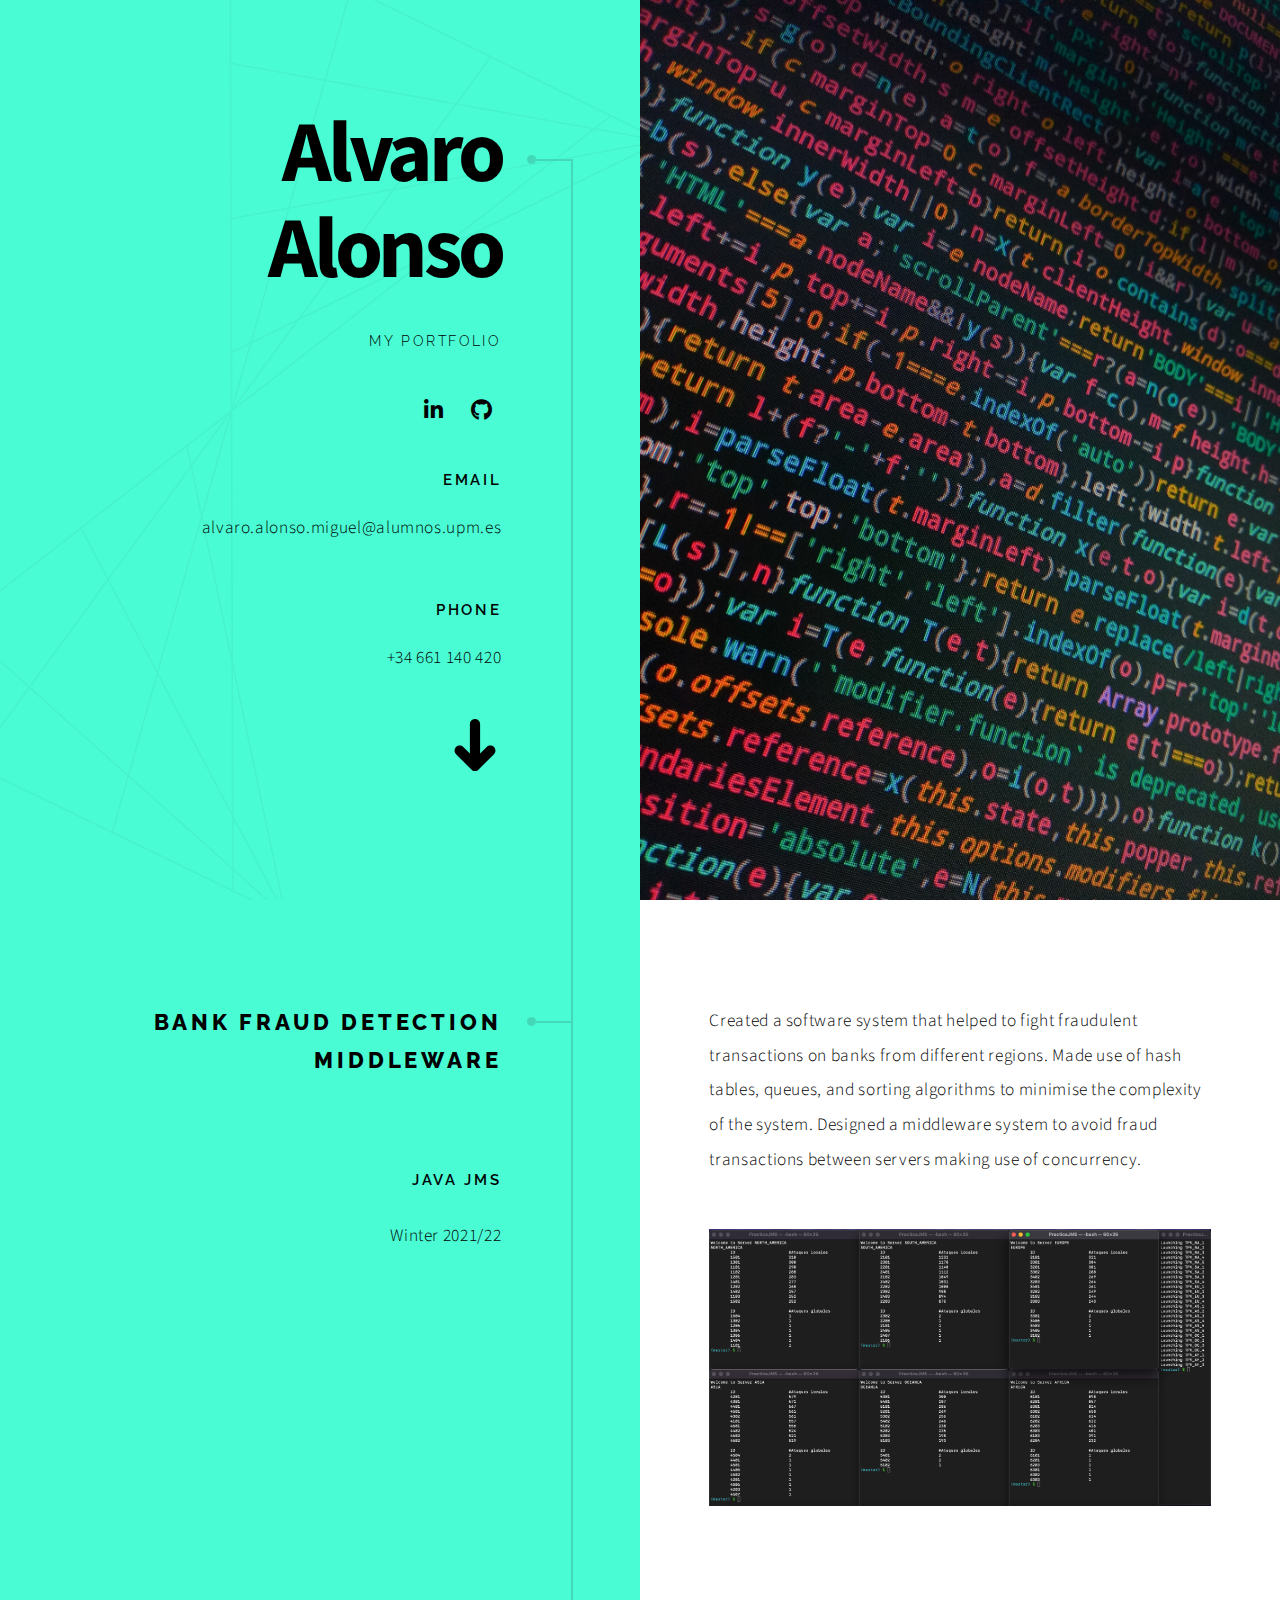
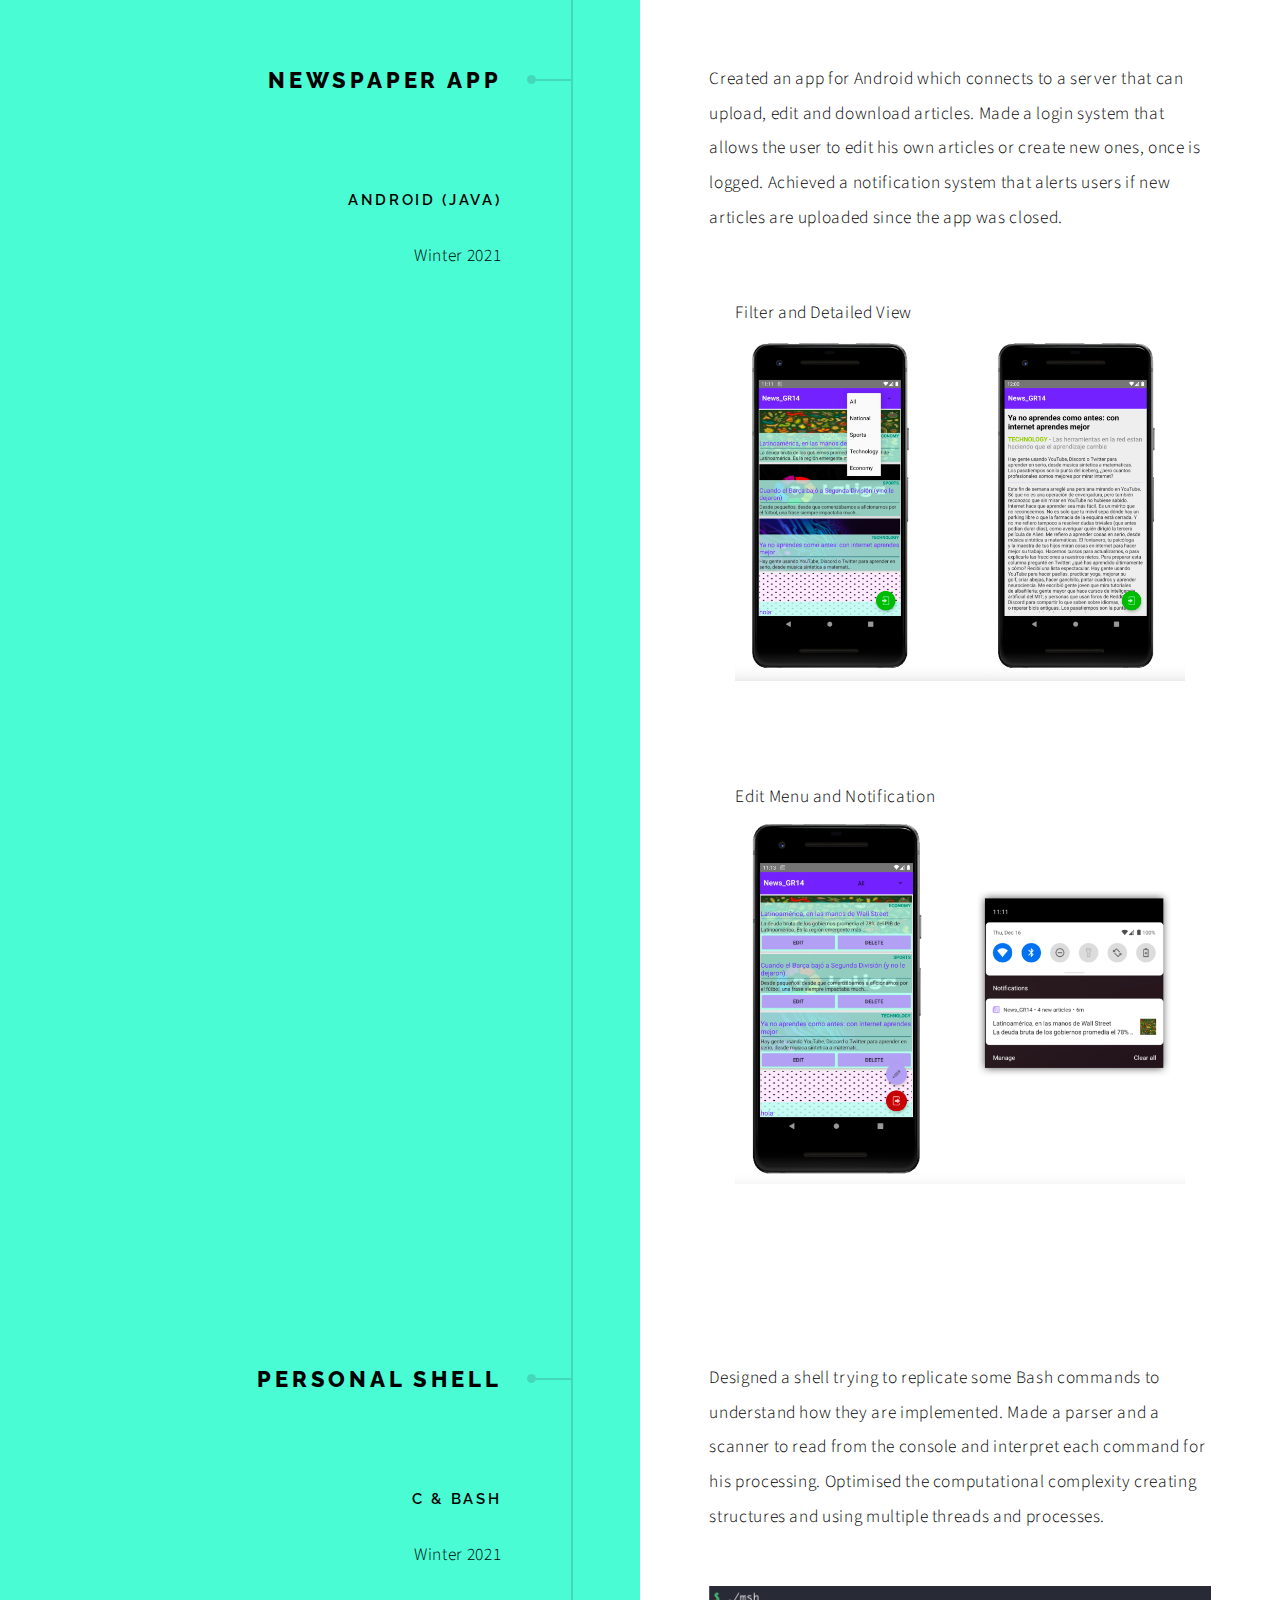
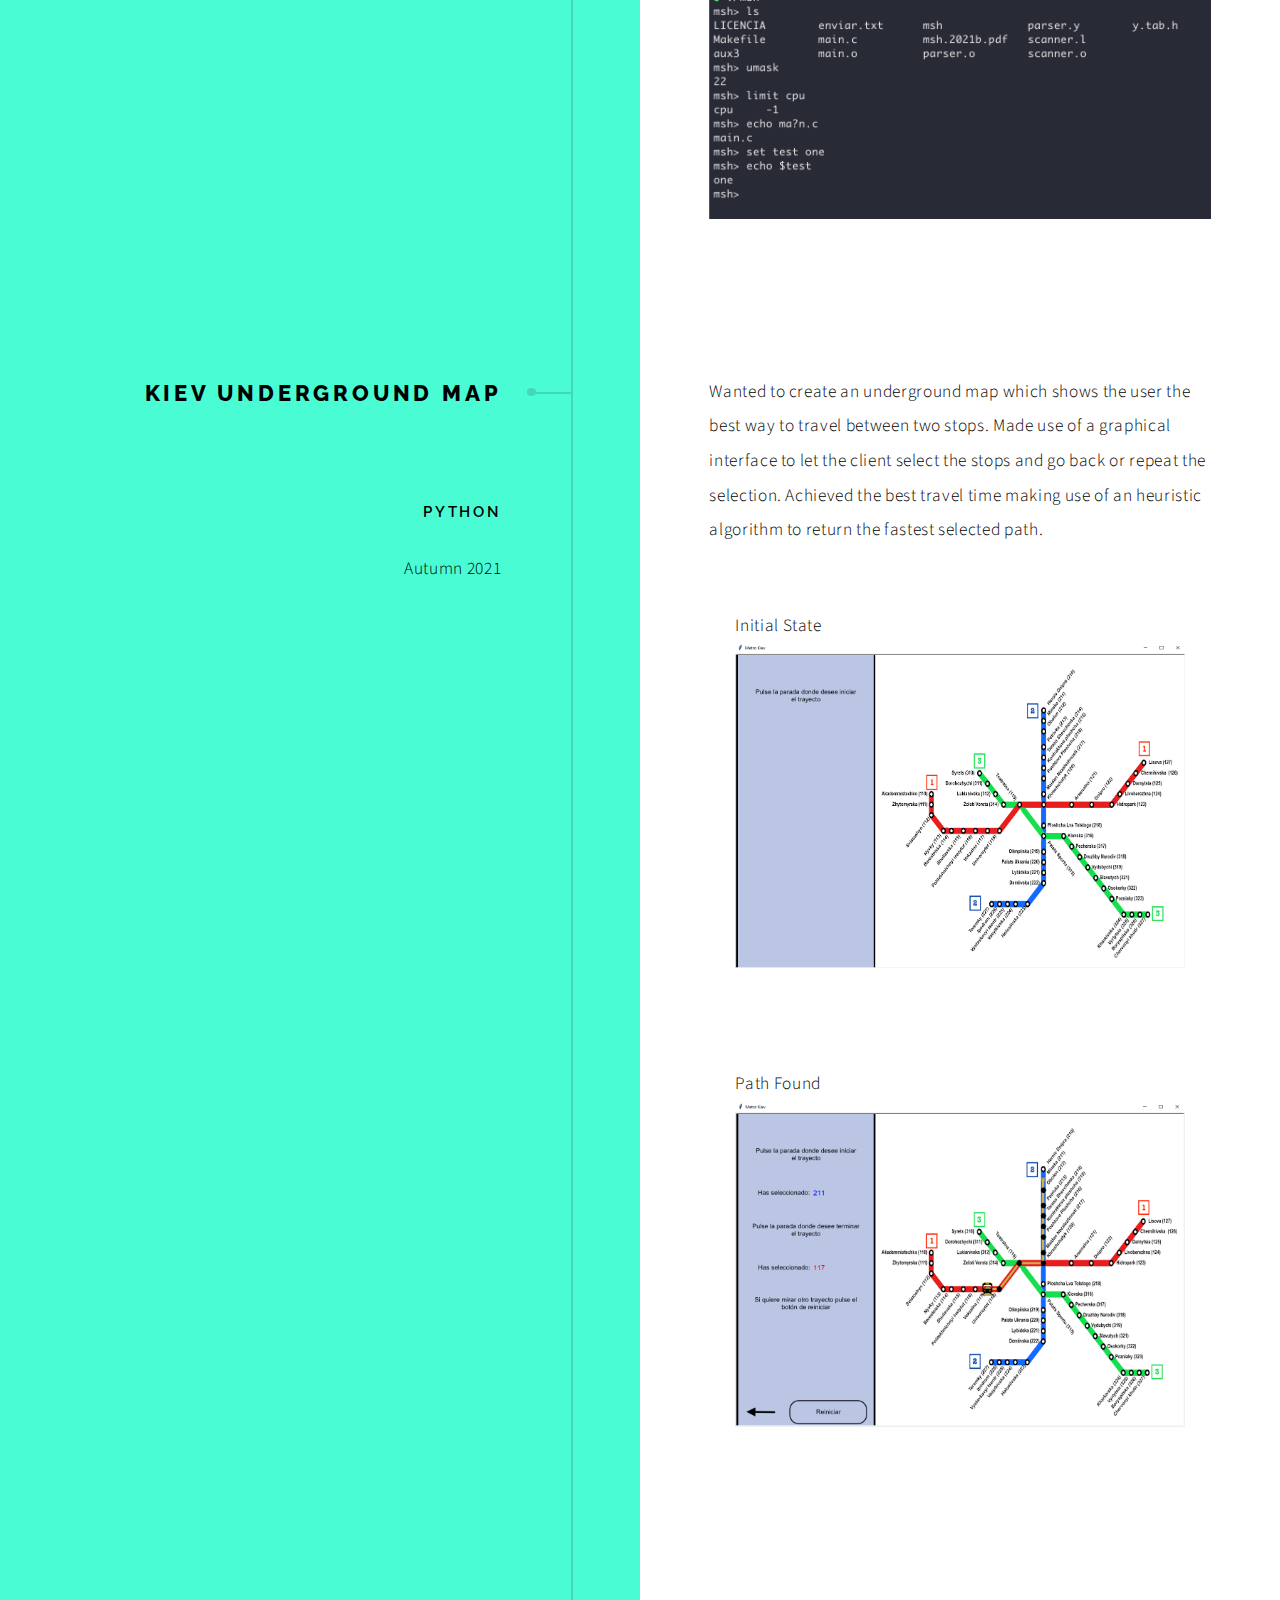
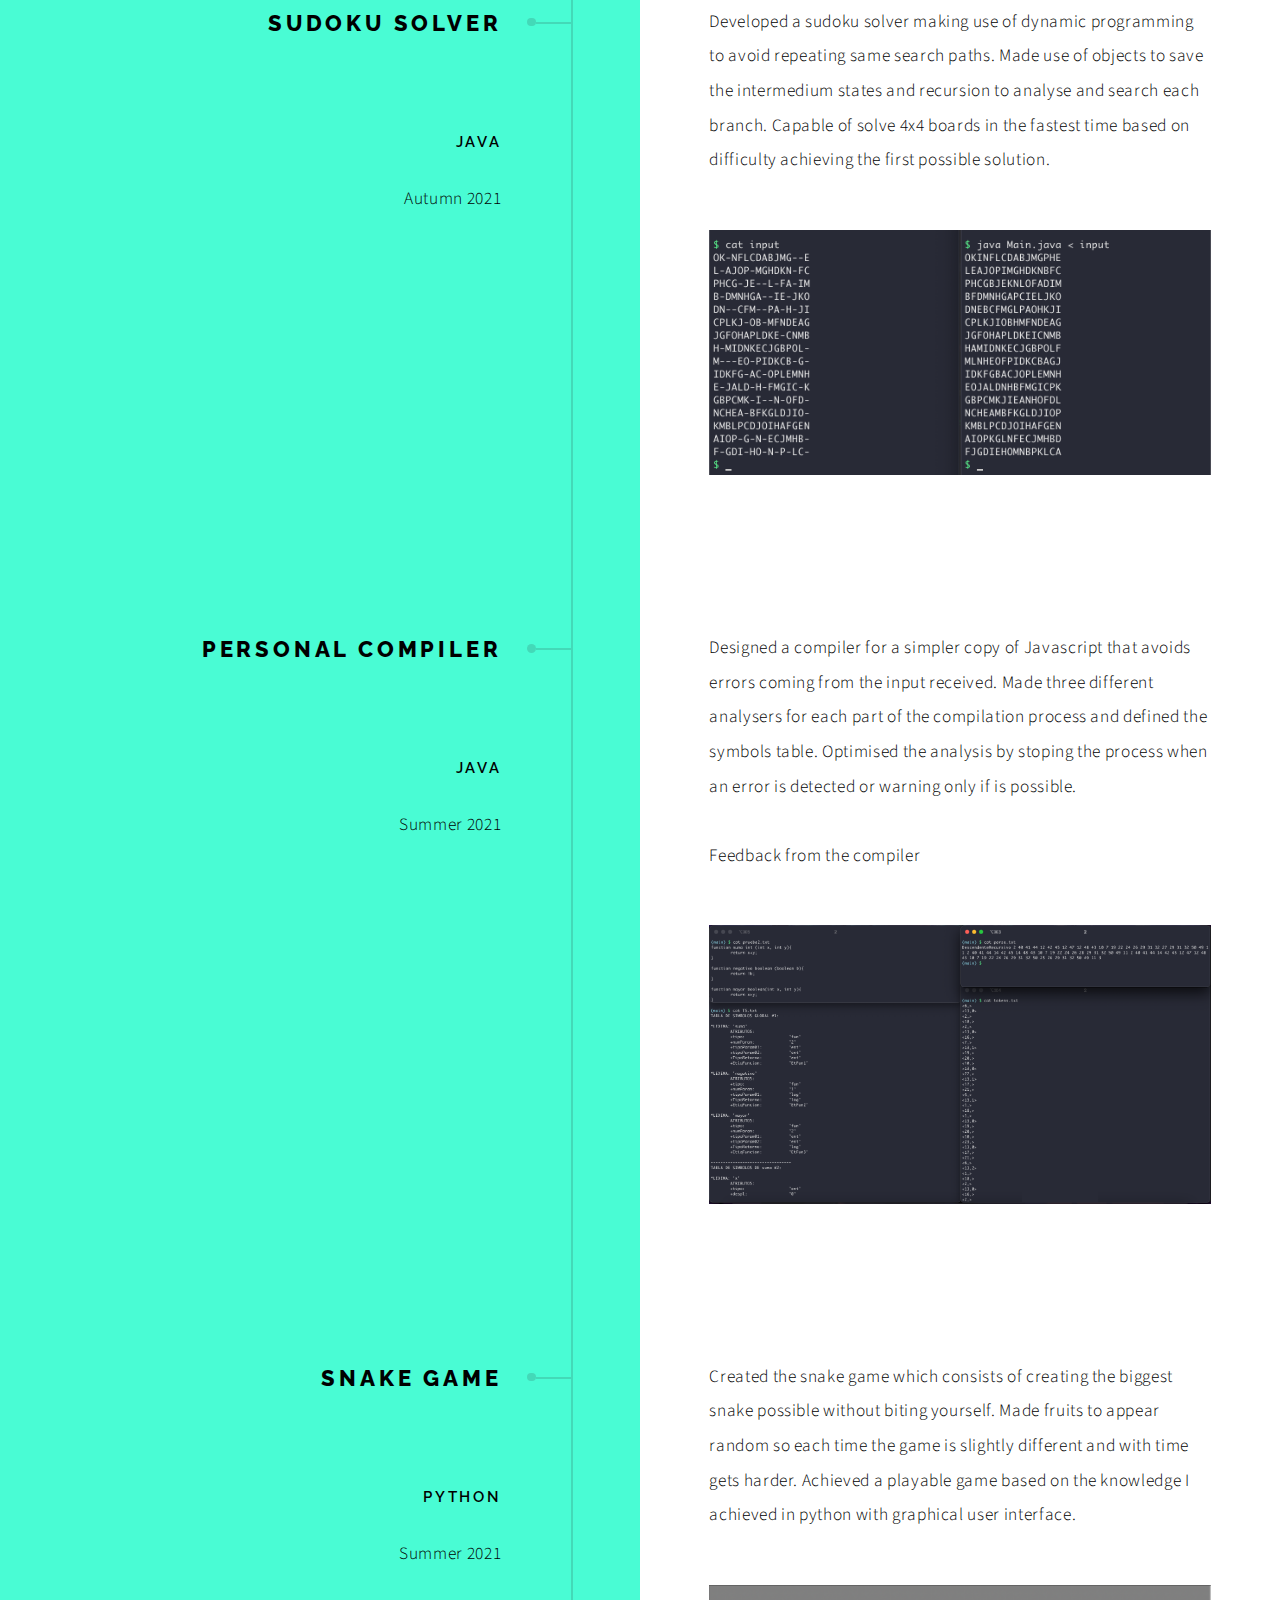
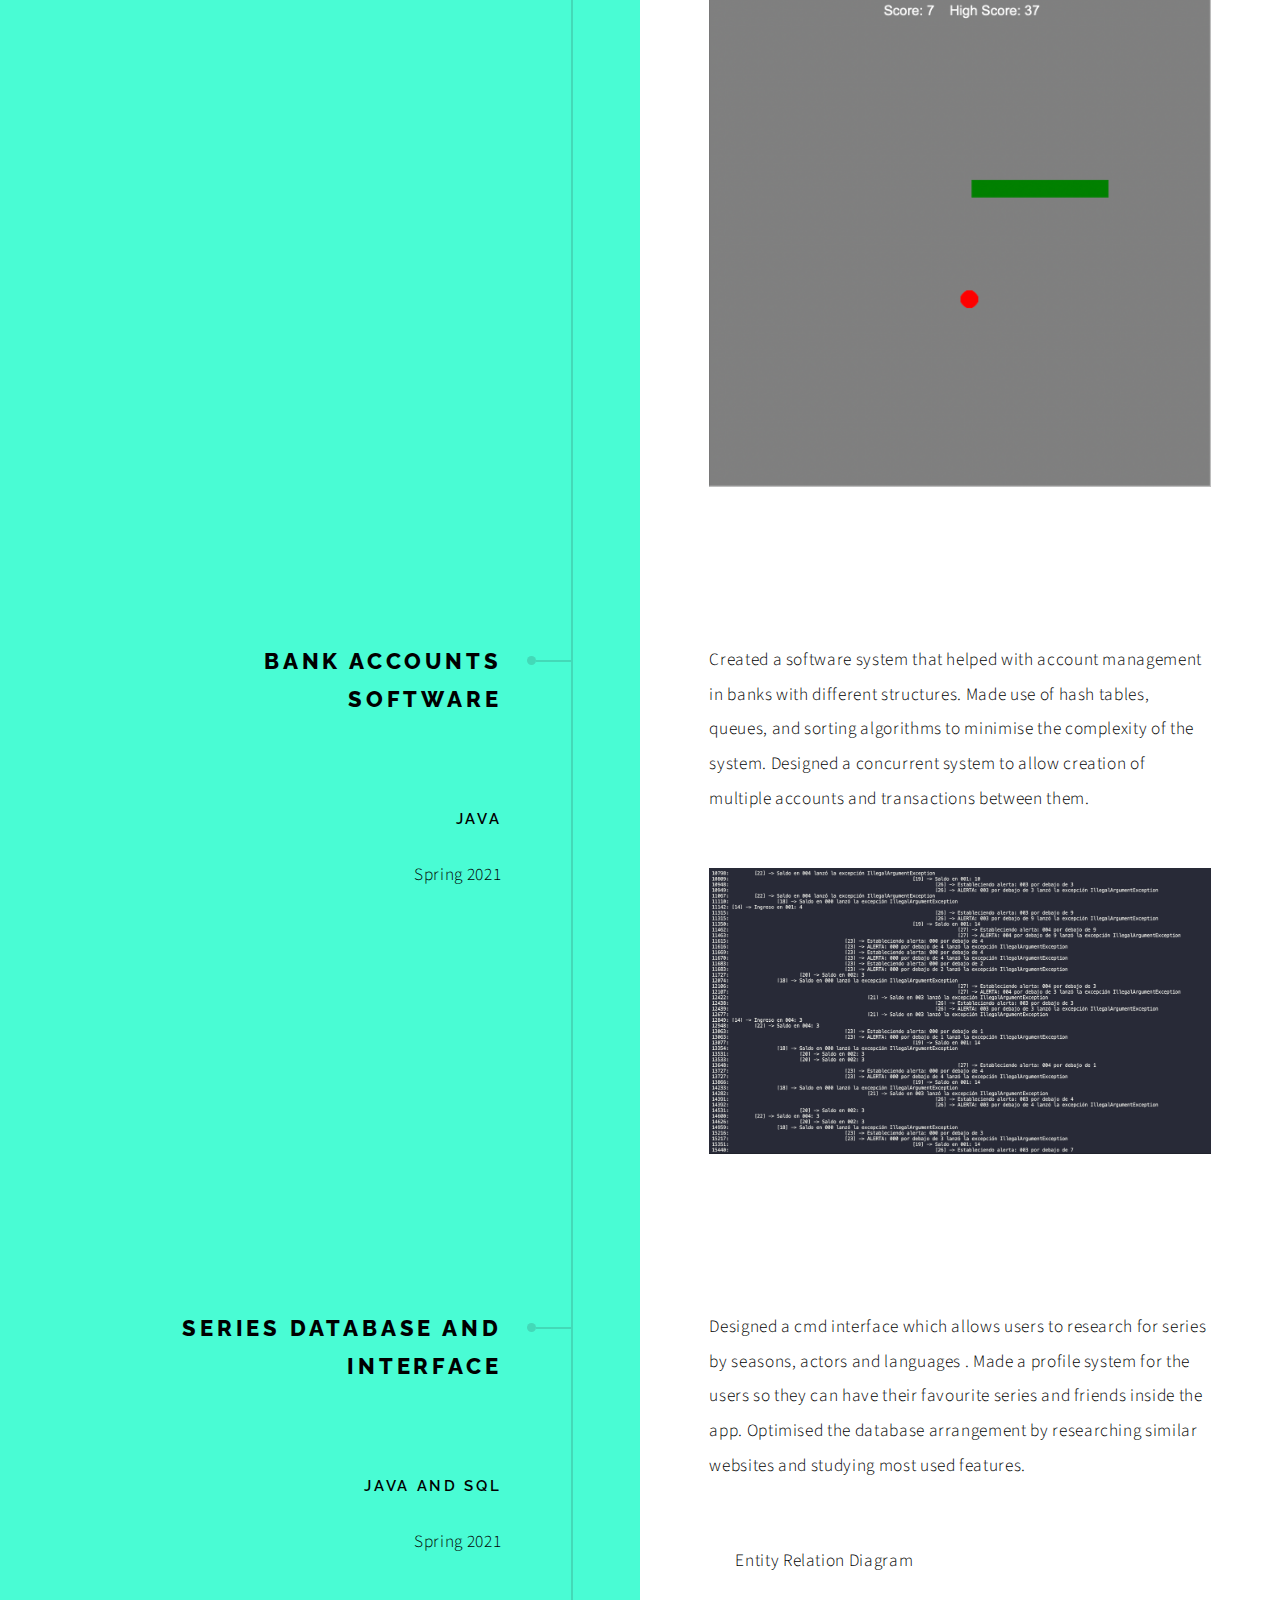
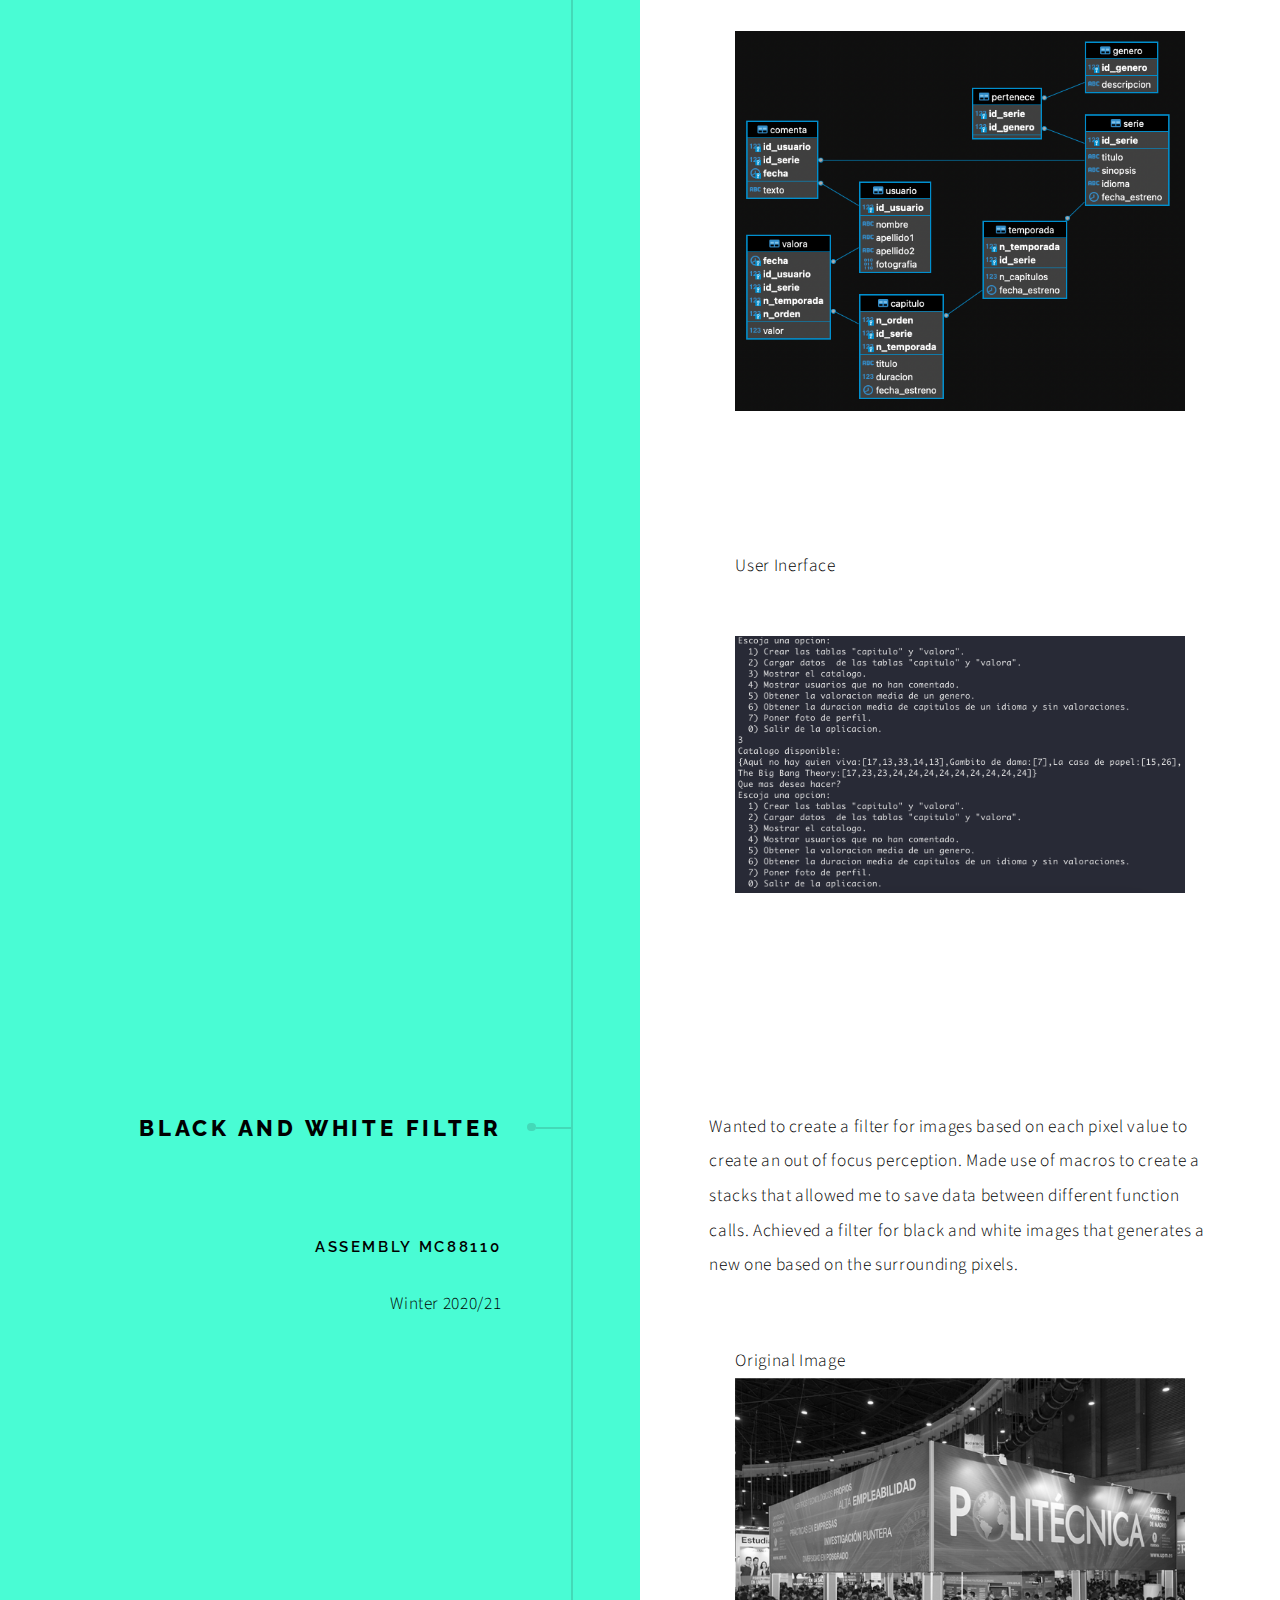
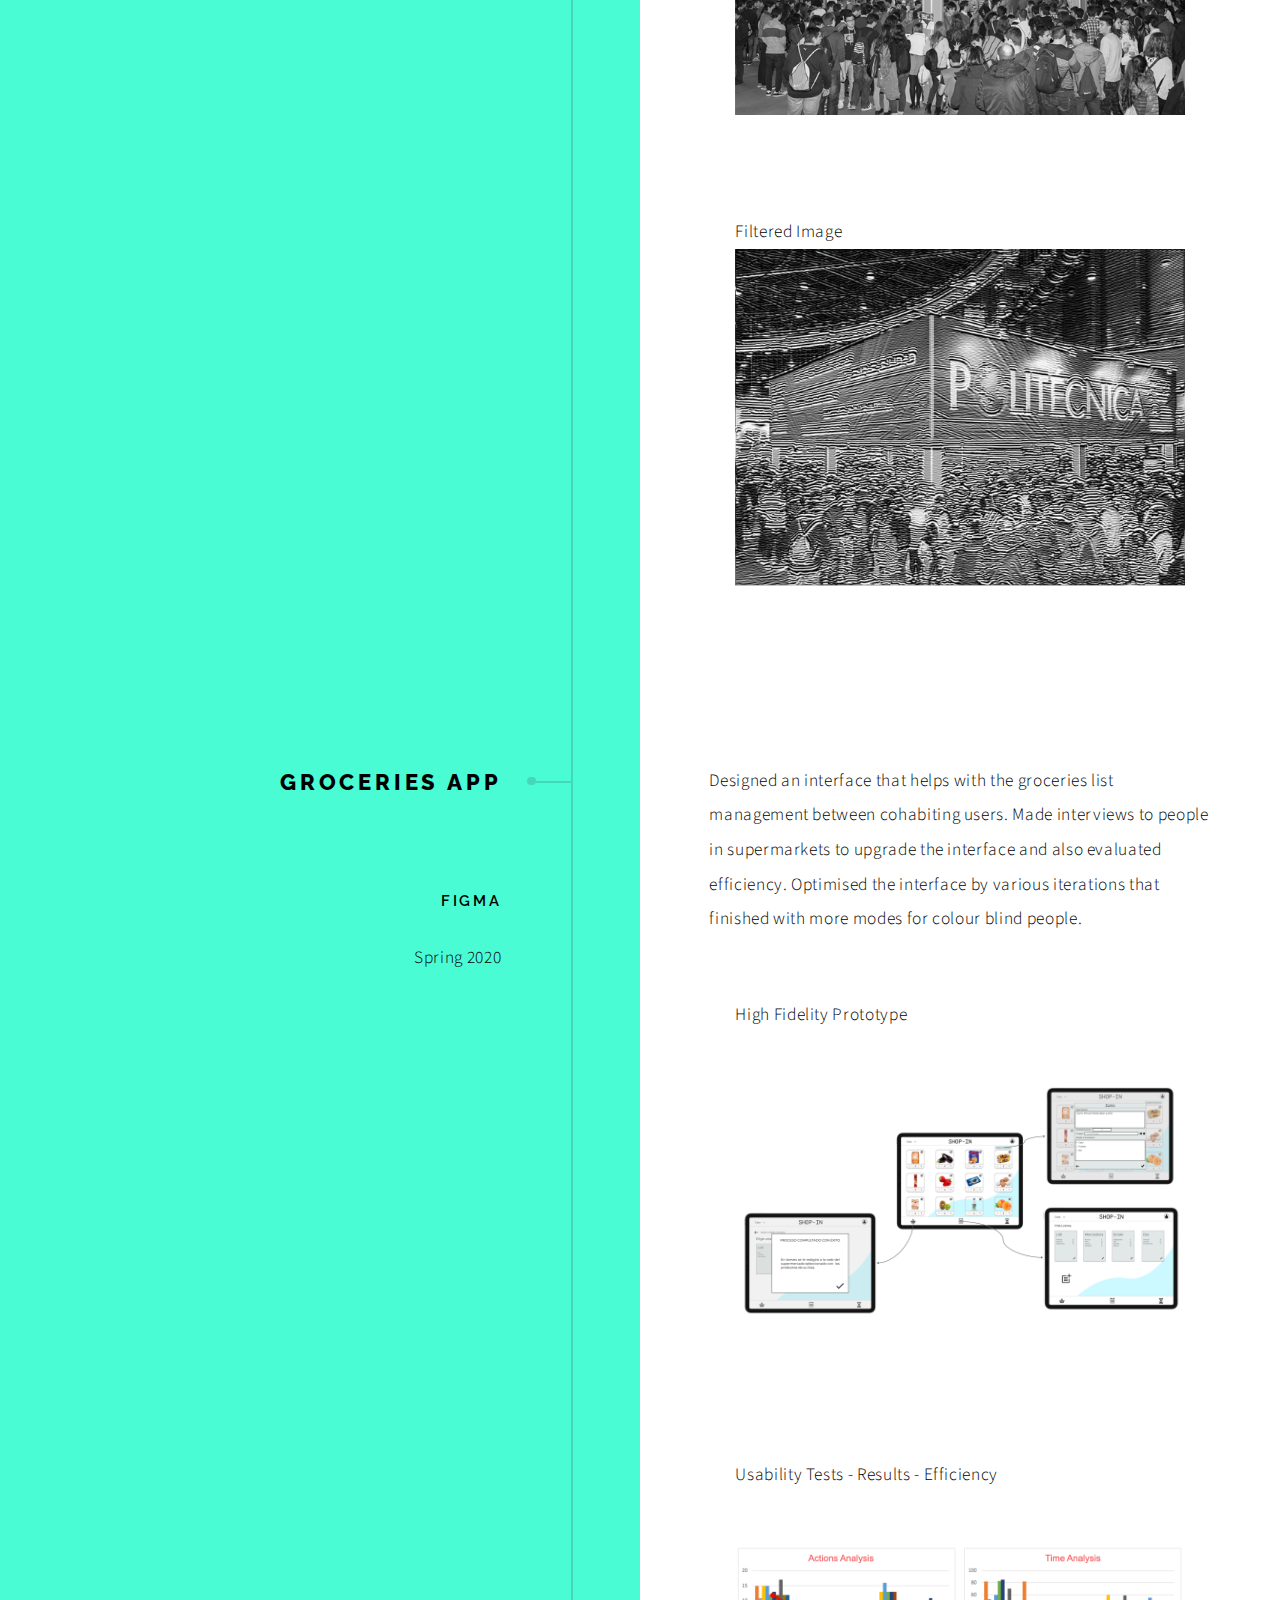
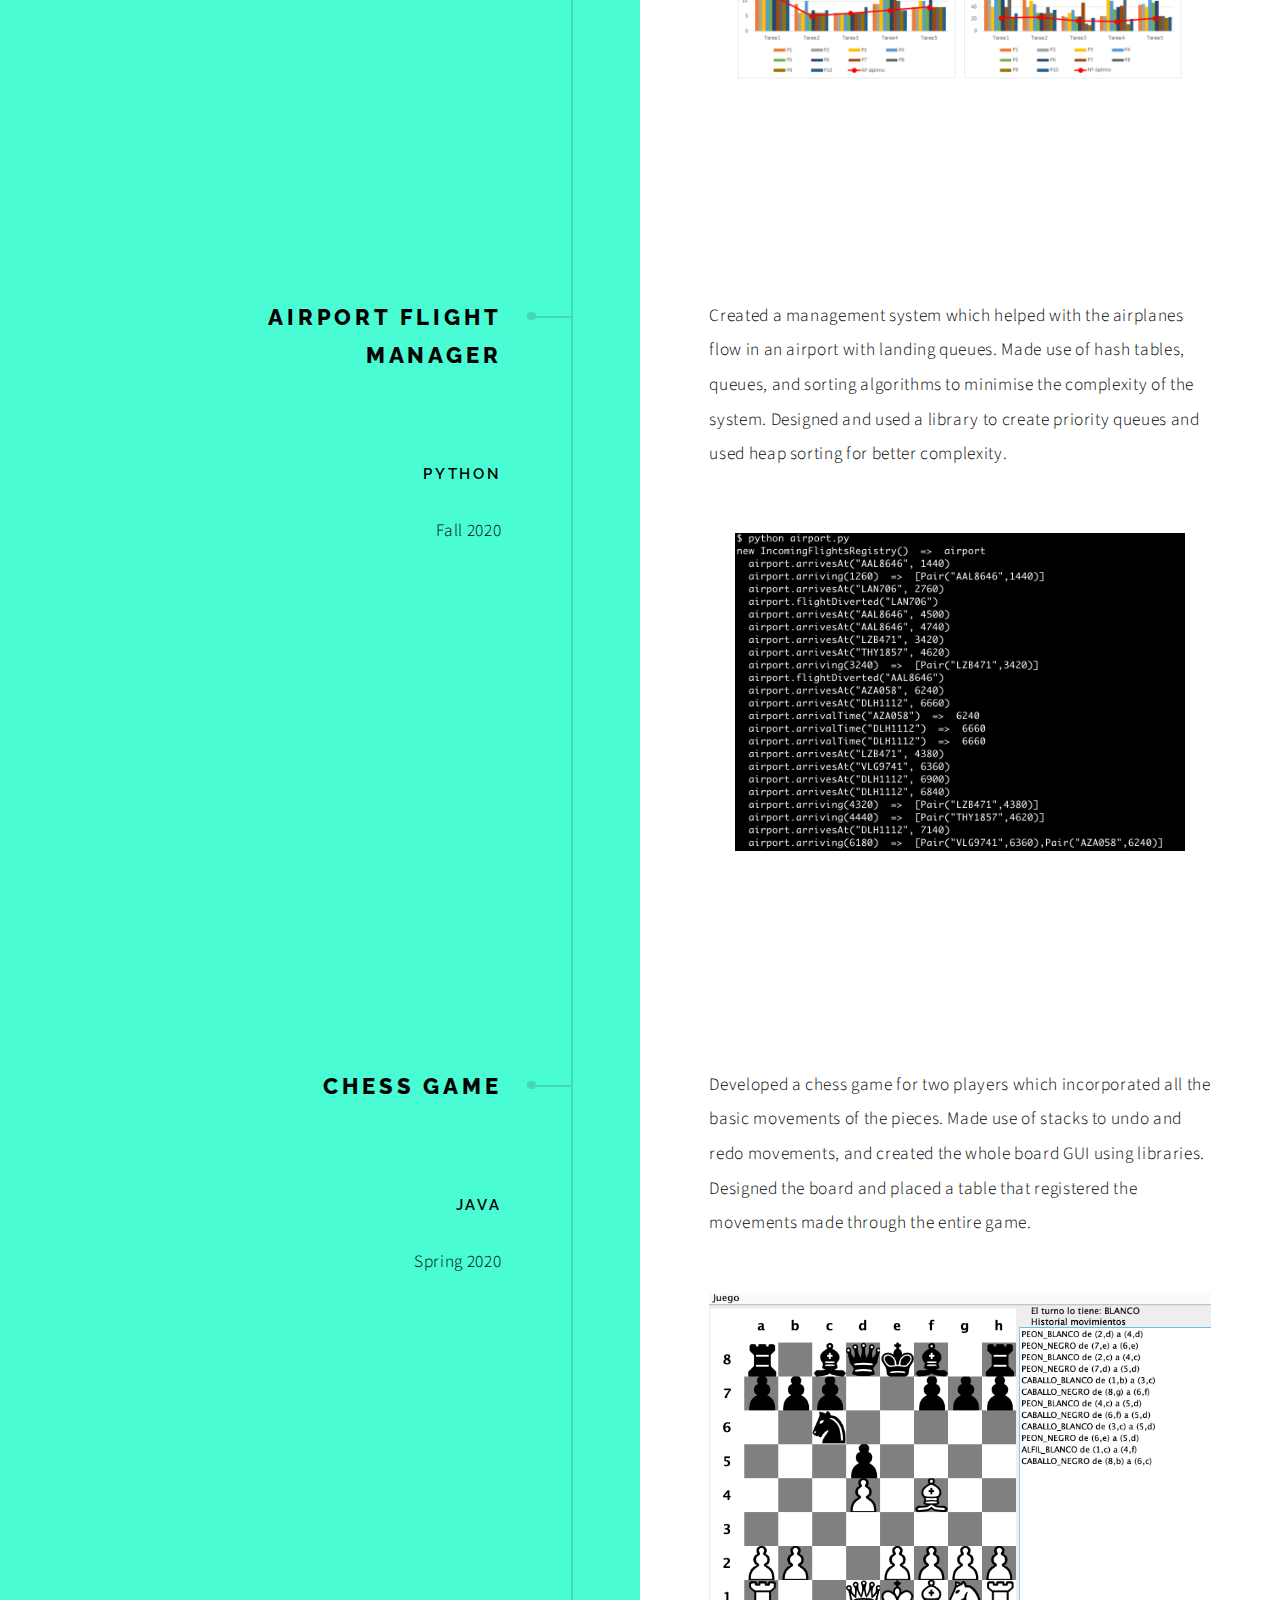
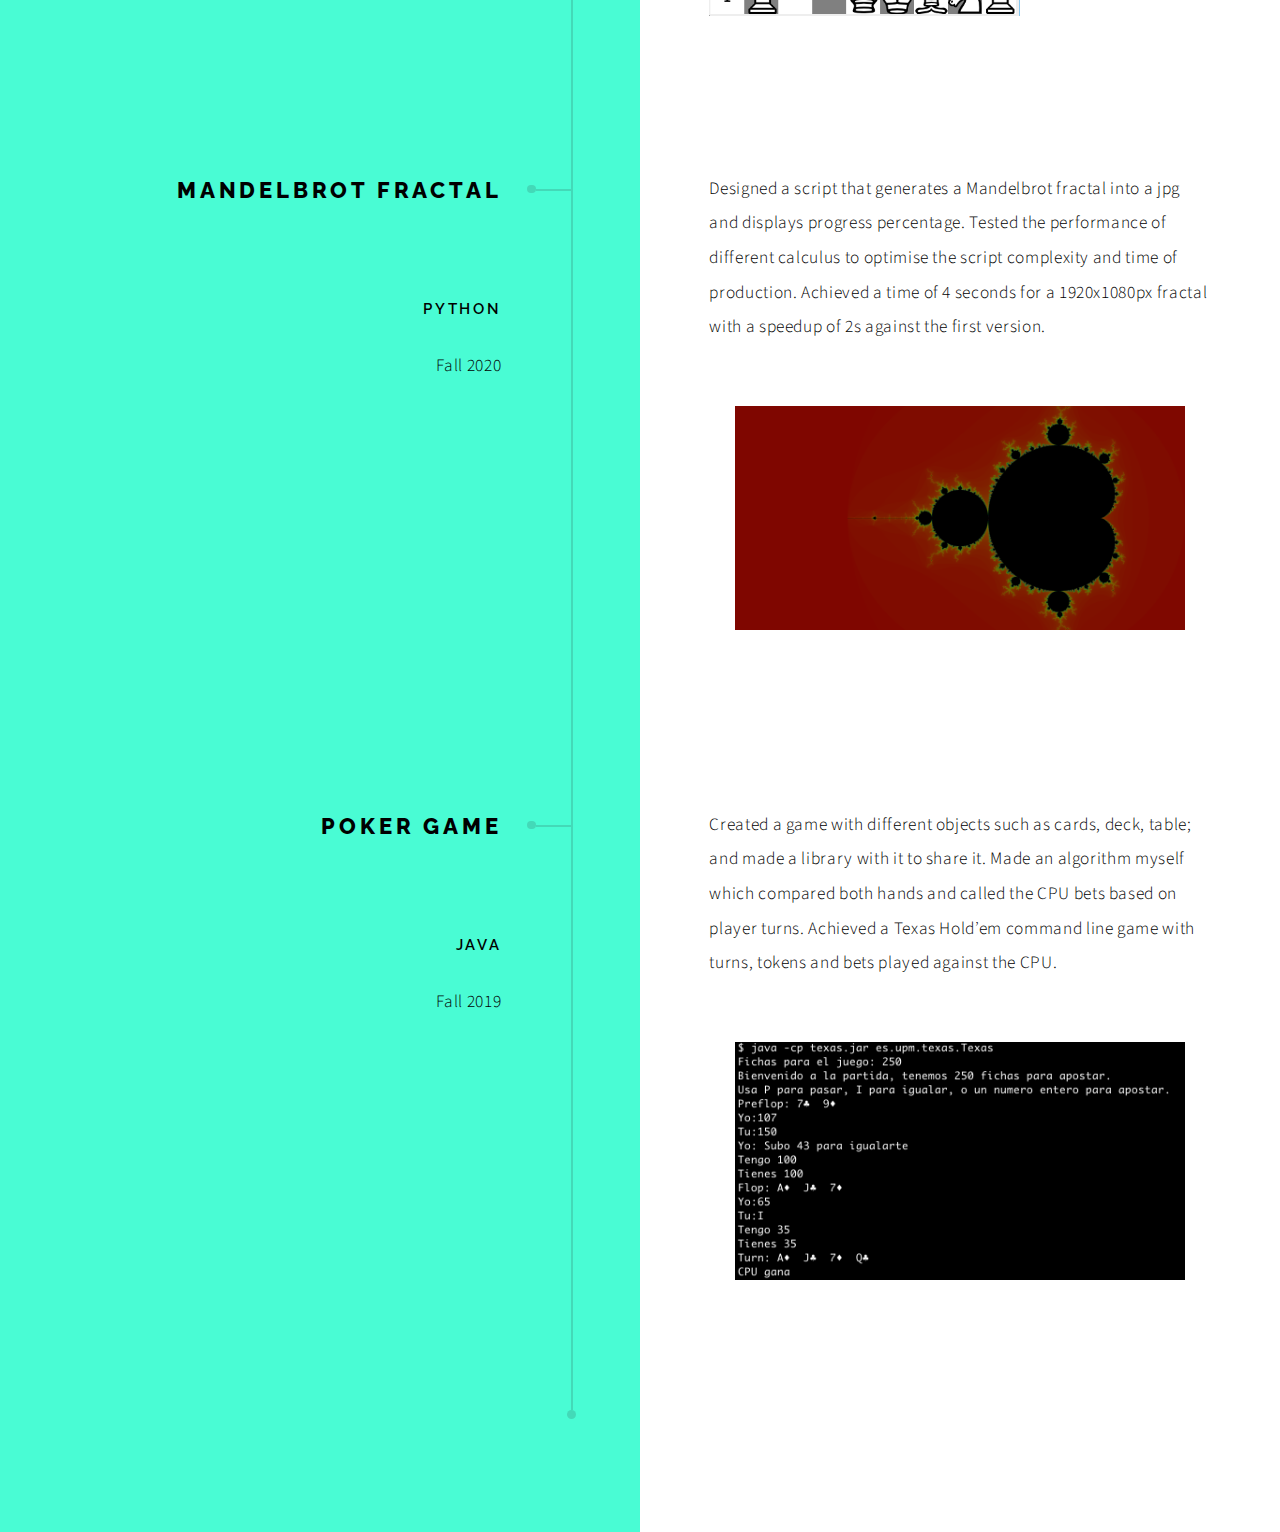
==== index.html @ 6610f08a "Middleware Bank Fraud Section" ====
<!DOCTYPE HTML>
<!--
	Paradigm Shift by HTML5 UP
	html5up.net | @ajlkn
	Free for personal and commercial use under the CCA 3.0 license (html5up.net/license)
-->
<html>
	<head>
		<title>Alvaro Alonso</title>
		<meta charset="utf-8" />
		<meta name="viewport" content="width=device-width, initial-scale=1, user-scalable=no" />
		<meta name="description" content="" />
		<meta name="keywords" content="" />
		<link rel="stylesheet" href="assets/css/main.css" />
	</head>
	<body class="is-preload">

		<!-- Wrapper -->
			<div id="wrapper">

				<!-- Intro -->
					<section class="intro">
						<header>
							<h1>Alvaro Alonso</h1>
							<p>My portfolio</p>
							<ul class ="icons">
								<li><a href="https://www.linkedin.com/in/alvaro-alonso-miguel" class="icon brands fa-linkedin-in"><span class="label">LinkedIn</span></a></li>
								<li><a href="https://github.com/AlvaroAlonso-0" class="icon brands fa-github"><span class="label">GitHub</span></a></li>
							</ul>
							<ul class="items">
								<li>
									<h3>Email</h3><p> alvaro.alonso.miguel@alumnos.upm.es </p>
								</li>
								<li>
									<h3>Phone</h3><p>+34 661 140 420</p>
								</li>
							</ul>
							<ul class="actions">
								<li><a href="#first" class="arrow scrolly"><span class="label">Next</span></a></li>
							</ul>
						</header>
						<div class="content">
							<span class="image fill" data-position="center"><img src="images/portada.jpg" alt="Cover" /></span>
						</div>
					</section>
				
				<!-- Section -->
				<section id="first">
					<header>
						<h2>Bank Fraud Detection Middleware</h2>
						<h3>Java JMS</h3>
						<p> Winter 2021/22</p>
					</header>
					<div class="content">
						<p>Created a software system that helped to fight fraudulent transactions on banks from different regions. Made use of hash tables, queues, and sorting algorithms to minimise the complexity of the system. Designed a middleware system to avoid fraud transactions between servers making use of concurrency.</p>
						<span class="image main"><img src="images/bank_fraud/bank_fraud.png" alt="middleware" /></span>
					</div>
				</section>

				<!-- Section -->
				<section>
					<header>
						<h2>Newspaper App</h2>
						<h3>Android (Java)</h3>
						<p> Winter 2021</p>
					</header>
					<div class="content">
						<p>Created an app for Android which connects to a server that can upload, edit and download articles. Made a login system that allows the user to edit his own articles or create new ones, once is logged. Achieved a notification system that alerts users if new articles are uploaded since the app was closed.</p>
						<div class="box">
							<figure>
								<figcaption>Filter and Detailed View</figcaption>
								<img src="images/newspaper_app/main_and_detailed.png" alt="Main and Detailed" /></a>
						</div>	
						</figure>
						<div class="box">
							<figure>
								<figcaption>Edit Menu and Notification</figcaption>
								<img src="images/newspaper_app/edit_and_notification.png" alt="Edit and Notification" /></a>
							</figure>
						</div>
					</div>
				</section>

				<!-- Section -->
				<section>
					<header>
						<h2>Personal Shell</h2>
						<h3>C & Bash</h3>
						<p> Winter 2021</p>
					</header>
					<div class="content">
						<p>Designed a shell trying to replicate some Bash commands to understand how they are implemented. Made a parser and a scanner to read from the console and interpret each command for his processing. Optimised the computational complexity creating structures and using multiple threads and processes.</p>
						<span class="image main"><img src="images/minishell/minishell.png" alt="minishell" /></span>
					</div>
				</section>

				<!-- Section -->
				<section>
					<header>
						<h2>Kiev Underground Map</h2>
						<h3>Python</h3>
						<p> Autumn 2021</p>
					</header>
					<div class="content">
						<p>Wanted to create an underground map which shows the user the best way to travel between two stops. Made use of a graphical interface to let the client select the stops and go back or repeat the selection. Achieved the best travel time making use of an heuristic algorithm to return the fastest selected path.</p>
						<div class="box">
							<figure>
								<figcaption>Initial State</figcaption>
								<img src="images/metro/init.png" alt="Initial" /></a>
						</div>	
						</figure>
						<div class="box">
							<figure>
								<figcaption>Path Found</figcaption>
								<img src="images/metro/end.png" alt="Path found" /></a>
							</figure>
						</div>
					</div>
				</section>

				<!-- Section -->
				<section>
					<header>
						<h2>Sudoku Solver</h2>
						<h3>Java</h3>
						<p> Autumn 2021</p>
					</header>
					<div class="content">
						<p>Developed a sudoku solver making use of dynamic programming to avoid repeating same search paths. Made use of objects to save the intermedium states and recursion to analyse and search each branch. Capable of solve 4x4 boards in the fastest time based on difficulty achieving the first possible solution.</p>
						<span class="image main"><img src="images/sudoku/sudoku.png" alt="Sudoku" /></span>
					</div>
				</section>

				<!-- Section -->
				<section>
					<header>
						<h2>Personal Compiler</h2>
						<h3>Java</h3>
						<p> Summer 2021</p>
					</header>
					<div class="content">
						<p>Designed a compiler for a simpler copy of Javascript that avoids errors coming from the input received. Made three different analysers for each part of the compilation process and defined the symbols table. Optimised the analysis by stoping the process when an error is detected or warning only if is possible.</p>
						<figure>
							<figcaption>Feedback from the compiler</figcaption>
							<a class="image main"><img src="images/compiler/compiler.png" alt="Compiler"/></a>
						</figure>
					</div>
				</section>
				
				<!-- Section -->
				<section>
					<header>
						<h2>Snake Game</h2>
						<h3>Python</h3>
						<p> Summer 2021</p>
					</header>
					<div class="content">
						<p>Created the snake game which consists of creating the biggest snake possible without biting yourself. Made fruits to appear random so each time the game is slightly different and with time gets harder. Achieved a playable game based on the knowledge I achieved in python with graphical user interface.</p>
						<span class="image main"><img src="images/snake/snake_gui.png" alt="Snake" /></span>
					</div>
				</section>

				<!-- Section -->
				<section>
					<header>
						<h2>Bank Accounts Software</h2>
						<h3>Java</h3>
						<p> Spring 2021</p>
					</header>
					<div class="content">
						<p>Created a software system that helped with account management in banks with different structures. Made use of hash tables, queues, and sorting algorithms to minimise the complexity of the system. Designed a concurrent system to allow creation of multiple accounts and transactions between them.</p>
						<span class="image main"><img src="images/bank/bank_cmd.png" alt="Snake" /></span>
					</div>
				</section>

				<!-- Section -->
				<section>
					<header>
						<h2>Series Database and Interface</h2>
						<h3>Java and SQL</h3>
						<p> Spring 2021</p>
					</header>
					<div class="content">
						<p>Designed a cmd interface which allows users to research for series by seasons, actors and languages . Made a profile system for the users so they can have their favourite series and friends inside the app. Optimised the database arrangement by researching similar websites and studying most used features.</p>
						<div class="box">
							<figure>
								<figcaption>Entity Relation Diagram</figcaption>
								<a class="image main"><img src="images/series_database/er_diagram.png"  alt="ERDiagram" /></a>
							</figure>
						</div>
						<div class="box">
							<figure>
								<figcaption>User Inerface</figcaption>	
								<a class="image main"><img src="images/series_database/interface.png" alt="User Interface" /></a>
							</figure>
						</div>
					</div>
				</section>

				<!-- Section -->
					<section>
						<header>
							<h2>Black and White Filter</h2>
							<h3>Assembly MC88110</h3>
							<p> Winter 2020/21</p>
						</header>
						<div class="content">
							<p>Wanted to create a filter for images based on each pixel value to create an out of focus perception. Made use of macros to create a stacks that allowed me to save data between different function calls. Achieved a filter for black and white images that generates a new one based on the surrounding pixels.</p>
							<div class="box">
								<figure>
									<figcaption>Original Image</figcaption>
									<img src="images/filter/filter_original.png" alt="Original Image" /></a>
							</div>	
							</figure>
							<div class="box">
								<figure>
									<figcaption>Filtered Image</figcaption>
									<img src="images/filter/filter_filtrada.png" alt="Filtered Image" /></a>
								</figure>
							</div>
						</div>
					</section>

				<!-- Section -->
					<section>
						<header>
							<h2>Groceries App</h2>
							<h3>Figma</h3>
							<p> Spring 2020</p>
						</header>
						<div class="content">
							<p>Designed an interface that helps with the groceries list management between cohabiting users. Made interviews to people in supermarkets to upgrade the interface and also evaluated efficiency. Optimised the interface by various iterations that finished with more modes for colour blind people.</p>
							<div class="box">
								<figure>
									<figcaption>High Fidelity Prototype</figcaption>
									<a class="image main"><img src="images/ipo/ipo_modelo.png"  alt="HFPrototype" /></a>
								</figure>
							</div>
							<div class="box">
								<figure>
									<figcaption>Usability Tests - Results - Efficiency</figcaption>	
									<a class="image main"><img src="images/ipo/ipo_estadisticas.png" alt="Usability Test" /></a>
								</figure>
							</div>
						</div>
					</section>
				
				<!-- Section -->
					<section>
						<header>
							<h2>Airport Flight Manager</h2>
							<h3>Python</h3>
							<p> Fall 2020</p>
						</header>
						<div class="content">
							<p>Created a management system which helped with the airplanes flow in an airport with landing queues. Made use of hash tables, queues, and sorting algorithms to minimise the complexity of the system. Designed and used a library to create priority queues and used heap sorting for better complexity.</p>
							<div class="box">
								<span class="image main"><img src="images/airport/airport_console.png" alt="Airport Console" /></span>			
							</div>
						</div>
					</section>
			
				<!-- Section -->
					<section>
						<header>
							<h2>Chess Game</h2>
							<h3>Java</h3>
							<p> Spring 2020</p>
						</header>
						<div class="content">
							<p>Developed a chess game for two players which incorporated all the basic movements of the pieces. Made use of stacks to undo and redo movements, and created the whole board GUI using libraries. Designed the board and placed a table that registered the movements made through the entire game.</p>
							<span class="image main"><img src="images/chess/chess_gui.png" alt="Chess" /></span>			
						</div>
					</section>

				<!-- Section -->
					<section>
						<header>
							<h2>Mandelbrot Fractal</h2>
							<h3>Python</h3>
							<p> Fall 2020</p>
						</header>
						<div class="content">
							<p>Designed a script that generates a Mandelbrot fractal into a jpg and displays progress percentage. Tested the performance of different calculus to optimise the script complexity and time of production. Achieved a time of 4 seconds for a 1920x1080px fractal with a speedup of 2s against the first version.</p>
							<div class="box">
								<img src="images/fractal/fractal_image.png"  alt="Fractal" />
							</div>
						</div>
					</section>

				<!-- Section -->
					<section>
						<header>
							<h2>POKER GAME</h2>
							<h3>Java</h3>
							<p> Fall 2019</p>
						</header>
						<div class="content">
							<p>Created a game with different objects such as cards, deck, table; and made a library with it to share it. Made an algorithm myself which compared both hands and called the CPU bets based on player turns. Achieved a Texas Hold’em command line game with turns, tokens and bets played against the CPU.</p>
							<div class="box">
								<span class="image main"><img src="images/poker/poker_consola.png" alt="Poker Console" /></span>			
							</div>
						</div>
					</section>

			</div>
		
		<!-- Scripts -->
			<script src="assets/js/jquery.min.js"></script>
			<script src="assets/js/jquery.scrolly.min.js"></script>
			<script src="assets/js/browser.min.js"></script>
			<script src="assets/js/breakpoints.min.js"></script>
			<script src="assets/js/util.js"></script>
			<script src="assets/js/main.js"></script>

	</body>
</html>
---- assets/css/main.css ----
@import url(fontawesome-all.min.css);
@import url("https://fonts.googleapis.com/css?family=Source+Sans+Pro:300,600,700,300i,600i,700i|Raleway:600,800");

/*
	Paradigm Shift by HTML5 UP
	html5up.net | @ajlkn
	Free for personal and commercial use under the CCA 3.0 license (html5up.net/license)
*/

html, body, div, span, applet, object,
iframe, h1, h2, h3, h4, h5, h6, p, blockquote,
pre, a, abbr, acronym, address, big, cite,
code, del, dfn, em, img, ins, kbd, q, s, samp,
small, strike, strong, sub, sup, tt, var, b,
u, i, center, dl, dt, dd, ol, ul, li, fieldset,
form, label, legend, table, caption, tbody,
tfoot, thead, tr, th, td, article, aside,
canvas, details, embed, figure, figcaption,
footer, header, hgroup, menu, nav, output, ruby,
section, summary, time, mark, audio, video {
	margin: 0;
	padding: 0;
	border: 0;
	font-size: 100%;
	font: inherit;
	vertical-align: baseline;}

article, aside, details, figcaption, figure,
footer, header, hgroup, menu, nav, section {
	display: block;}

body {
	line-height: 1;
}

ol, ul {
	list-style: none;
}

blockquote, q {
	quotes: none;
}

	blockquote:before, blockquote:after, q:before, q:after {
		content: '';
		content: none;
	}

table {
	border-collapse: collapse;
	border-spacing: 0;
}

body {
	-webkit-text-size-adjust: none;
}

mark {
	background-color: transparent;
	color: inherit;
}

input::-moz-focus-inner {
	border: 0;
	padding: 0;
}

input, select, textarea {
	-moz-appearance: none;
	-webkit-appearance: none;
	-ms-appearance: none;
	appearance: none;
}

/* Basic */

	@-ms-viewport {
		width: device-width;
	}

	body {
		-ms-overflow-style: scrollbar;
	}

	@media screen and (max-width: 480px) {

		html, body {
			min-width: 320px;
		}

	}

	html {
		box-sizing: border-box;
	}

	*, *:before, *:after {
		box-sizing: inherit;
	}

	html {
		overflow-x: hidden;
	}

	body {
		background: #ffffff;
		overflow-x: hidden;
	}

		body.is-preload *, body.is-preload *:before, body.is-preload *:after {
			-moz-animation: none !important;
			-webkit-animation: none !important;
			-ms-animation: none !important;
			animation: none !important;
			-moz-transition: none !important;
			-webkit-transition: none !important;
			-ms-transition: none !important;
			transition: none !important;
		}

/* Typography */

	html {
		font-size: 18pt;
	}

		@media screen and (max-width: 1920px) {

			html {
				font-size: 13pt;
			}

		}

		@media screen and (max-width: 1152px) {

			html {
				font-size: 14pt;
			}

		}

		@media screen and (max-width: 736px) {

			html {
				font-size: 12pt;
			}

		}

		@media screen and (max-width: 480px) {

			html {
				font-size: 11pt;
			}

		}

	body {
		background-color: #ffffff;
		color: #000000;
	}

	body, input, select, textarea {
		color: #000000;
		font-family: "Source Sans Pro", Helvetica, sans-serif;
		font-size: 1rem;
		font-weight: 300;
		letter-spacing: 0.0375em;
		line-height: 2;
	}

	a {
		-moz-transition: border-bottom-color 0.25s ease-in-out;
		-webkit-transition: border-bottom-color 0.25s ease-in-out;
		-ms-transition: border-bottom-color 0.25s ease-in-out;
		transition: border-bottom-color 0.25s ease-in-out;
		text-decoration: none;
		color: #000000;
		border-bottom: dotted 1px;
	}

		a:hover {
			text-decoration: none;
			border-bottom-color: transparent;
		}

	strong, b {
		font-weight: 600;
		color: #000000;
	}

	em, i {
		font-style: italic;
	}

	p {
		margin: 0 0 2rem 0;
	}

	h1, h2, h3, h4, h5, h6 {
		color: #000000;
		font-family: "Raleway", Helvetica, sans-serif;
		font-weight: 600;
		letter-spacing: 0.175em;
		line-height: 1.75;
		margin: 0 0 1.5rem 0;
		text-transform: uppercase;
	}

		h1 a, h2 a, h3 a, h4 a, h5 a, h6 a {
			color: inherit;
			text-decoration: none;
		}

	h1 {
		font-family: "Source Sans Pro", Helvetica, sans-serif;
		font-size: 5rem;
		font-weight: 700;
		letter-spacing: -0.05em;
		line-height: 1.1;
		margin: 0 0 1.5rem 0;
		text-transform: none;
	}

	h2 {
		font-size: 1.25rem;
		font-weight: 800;
		margin: 0 0 2rem 0;
	}

	h3 {
		font-size: 0.875rem;
	}

	h4 {
		font-size: 0.875rem;
	}

	h5 {
		font-size: 0.75rem;
	}

	h6 {
		font-size: 0.625rem;
	}

	@media screen and (max-width: 736px) {

		h1 {
			font-size: 4.5rem;
			line-height: 1.1;
		}

		h2 {
			font-size: 1.25rem;
			line-height: 1.7;
		}

		h3 {
			font-size: 0.9rem;
		}

		h4 {
			font-size: 0.75rem;
		}

		h5 {
			font-size: 0.675rem;
		}

	}

	@media screen and (max-width: 360px) {

		h1 {
			font-size: 3.75rem;
		}

		h2 {
			font-size: 1.125rem;
		}

		h3 {
			font-size: 0.8rem;
		}

		h4 {
			font-size: 0.675rem;
		}

		h5 {
			font-size: 0.675rem;
		}

	}

	sub {
		font-size: 0.8rem;
		position: relative;
		top: 0.5rem;
	}

	sup {
		font-size: 0.8rem;
		position: relative;
		top: -0.5rem;
	}

	blockquote {
		border-left: solid 0.5rem rgba(144, 144, 144, 0.25);
		font-style: italic;
		margin: 0 0 2rem 0;
		padding: 1rem 0 1rem 2rem;
	}

	code {
		background: rgba(144, 144, 144, 0.1);
		border-radius: 0.325rem;
		font-family: "Courier New", monospace;
		font-size: 0.9rem;
		margin: 0 0.25rem;
		padding: 0.25rem 0.65rem;
	}

	pre {
		-webkit-overflow-scrolling: touch;
		font-family: "Courier New", monospace;
		font-size: 0.9rem;
		margin: 0 0 2rem 0;
		width: 100%;
	}

		pre code {
			display: block;
			line-height: 1.75;
			padding: 1rem 1.5rem;
			overflow-x: auto;
		}

	hr {
		border: 0;
		border-bottom: solid 2px rgba(144, 144, 144, 0.25);
		margin: 3rem 0;
	}

		hr.major {
			margin: 5rem 0;
		}

		@media screen and (max-width: 736px) {

			hr.major {
				margin: 3rem 0;
			}

		}

/* Row */

	.row {
		display: flex;
		flex-wrap: wrap;
		box-sizing: border-box;
		align-items: stretch;
	}

		.row > * {
			box-sizing: border-box;
		}

		.row.gtr-uniform > * > :last-child {
			margin-bottom: 0;
		}

		.row.aln-left {
			justify-content: flex-start;
		}

		.row.aln-center {
			justify-content: center;
		}

		.row.aln-right {
			justify-content: flex-end;
		}

		.row.aln-top {
			align-items: flex-start;
		}

		.row.aln-middle {
			align-items: center;
		}

		.row.aln-bottom {
			align-items: flex-end;
		}

		.row > .imp {
			order: -1;
		}

		.row > .col-1 {
			width: 8.33333%;
		}

		.row > .off-1 {
			margin-left: 8.33333%;
		}

		.row > .col-2 {
			width: 16.66667%;
		}

		.row > .off-2 {
			margin-left: 16.66667%;
		}

		.row > .col-3 {
			width: 25%;
		}

		.row > .off-3 {
			margin-left: 25%;
		}

		.row > .col-4 {
			width: 33.33333%;
		}

		.row > .off-4 {
			margin-left: 33.33333%;
		}

		.row > .col-5 {
			width: 41.66667%;
		}

		.row > .off-5 {
			margin-left: 41.66667%;
		}

		.row > .col-6 {
			width: 50%;
		}

		.row > .off-6 {
			margin-left: 50%;
		}

		.row > .col-7 {
			width: 58.33333%;
		}

		.row > .off-7 {
			margin-left: 58.33333%;
		}

		.row > .col-8 {
			width: 66.66667%;
		}

		.row > .off-8 {
			margin-left: 66.66667%;
		}

		.row > .col-9 {
			width: 75%;
		}

		.row > .off-9 {
			margin-left: 75%;
		}

		.row > .col-10 {
			width: 83.33333%;
		}

		.row > .off-10 {
			margin-left: 83.33333%;
		}

		.row > .col-11 {
			width: 91.66667%;
		}

		.row > .off-11 {
			margin-left: 91.66667%;
		}

		.row > .col-12 {
			width: 100%;
		}

		.row > .off-12 {
			margin-left: 100%;
		}

		.row.gtr-0 {
			margin-top: 0;
			margin-left: 0rem;
		}

			.row.gtr-0 > * {
				padding: 0 0 0 0rem;
			}

			.row.gtr-0.gtr-uniform {
				margin-top: 0rem;
			}

				.row.gtr-0.gtr-uniform > * {
					padding-top: 0rem;
				}

		.row.gtr-25 {
			margin-top: 0;
			margin-left: -0.5rem;
		}

			.row.gtr-25 > * {
				padding: 0 0 0 0.5rem;
			}

			.row.gtr-25.gtr-uniform {
				margin-top: -0.5rem;
			}

				.row.gtr-25.gtr-uniform > * {
					padding-top: 0.5rem;
				}

		.row.gtr-50 {
			margin-top: 0;
			margin-left: -1rem;
		}

			.row.gtr-50 > * {
				padding: 0 0 0 1rem;
			}

			.row.gtr-50.gtr-uniform {
				margin-top: -1rem;
			}

				.row.gtr-50.gtr-uniform > * {
					padding-top: 1rem;
				}

		.row {
			margin-top: 0;
			margin-left: -2rem;
		}

			.row > * {
				padding: 0 0 0 2rem;
			}

			.row.gtr-uniform {
				margin-top: -2rem;
			}

				.row.gtr-uniform > * {
					padding-top: 2rem;
				}

		.row.gtr-150 {
			margin-top: 0;
			margin-left: -3rem;
		}

			.row.gtr-150 > * {
				padding: 0 0 0 3rem;
			}

			.row.gtr-150.gtr-uniform {
				margin-top: -3rem;
			}

				.row.gtr-150.gtr-uniform > * {
					padding-top: 3rem;
				}

		.row.gtr-200 {
			margin-top: 0;
			margin-left: -4rem;
		}

			.row.gtr-200 > * {
				padding: 0 0 0 4rem;
			}

			.row.gtr-200.gtr-uniform {
				margin-top: -4rem;
			}

				.row.gtr-200.gtr-uniform > * {
					padding-top: 4rem;
				}

		@media screen and (max-width: 1920px) {

			.row {
				display: flex;
				flex-wrap: wrap;
				box-sizing: border-box;
				align-items: stretch;
			}

				.row > * {
					box-sizing: border-box;
				}

				.row.gtr-uniform > * > :last-child {
					margin-bottom: 0;
				}

				.row.aln-left {
					justify-content: flex-start;
				}

				.row.aln-center {
					justify-content: center;
				}

				.row.aln-right {
					justify-content: flex-end;
				}

				.row.aln-top {
					align-items: flex-start;
				}

				.row.aln-middle {
					align-items: center;
				}

				.row.aln-bottom {
					align-items: flex-end;
				}

				.row > .imp-xlarge {
					order: -1;
				}

				.row > .col-1-xlarge {
					width: 8.33333%;
				}

				.row > .off-1-xlarge {
					margin-left: 8.33333%;
				}

				.row > .col-2-xlarge {
					width: 16.66667%;
				}

				.row > .off-2-xlarge {
					margin-left: 16.66667%;
				}

				.row > .col-3-xlarge {
					width: 25%;
				}

				.row > .off-3-xlarge {
					margin-left: 25%;
				}

				.row > .col-4-xlarge {
					width: 33.33333%;
				}

				.row > .off-4-xlarge {
					margin-left: 33.33333%;
				}

				.row > .col-5-xlarge {
					width: 41.66667%;
				}

				.row > .off-5-xlarge {
					margin-left: 41.66667%;
				}

				.row > .col-6-xlarge {
					width: 50%;
				}

				.row > .off-6-xlarge {
					margin-left: 50%;
				}

				.row > .col-7-xlarge {
					width: 58.33333%;
				}

				.row > .off-7-xlarge {
					margin-left: 58.33333%;
				}

				.row > .col-8-xlarge {
					width: 66.66667%;
				}

				.row > .off-8-xlarge {
					margin-left: 66.66667%;
				}

				.row > .col-9-xlarge {
					width: 75%;
				}

				.row > .off-9-xlarge {
					margin-left: 75%;
				}

				.row > .col-10-xlarge {
					width: 83.33333%;
				}

				.row > .off-10-xlarge {
					margin-left: 83.33333%;
				}

				.row > .col-11-xlarge {
					width: 91.66667%;
				}

				.row > .off-11-xlarge {
					margin-left: 91.66667%;
				}

				.row > .col-12-xlarge {
					width: 100%;
				}

				.row > .off-12-xlarge {
					margin-left: 100%;
				}

				.row.gtr-0 {
					margin-top: 0;
					margin-left: 0rem;
				}

					.row.gtr-0 > * {
						padding: 0 0 0 0rem;
					}

					.row.gtr-0.gtr-uniform {
						margin-top: 0rem;
					}

						.row.gtr-0.gtr-uniform > * {
							padding-top: 0rem;
						}

				.row.gtr-25 {
					margin-top: 0;
					margin-left: -0.5rem;
				}

					.row.gtr-25 > * {
						padding: 0 0 0 0.5rem;
					}

					.row.gtr-25.gtr-uniform {
						margin-top: -0.5rem;
					}

						.row.gtr-25.gtr-uniform > * {
							padding-top: 0.5rem;
						}

				.row.gtr-50 {
					margin-top: 0;
					margin-left: -1rem;
				}

					.row.gtr-50 > * {
						padding: 0 0 0 1rem;
					}

					.row.gtr-50.gtr-uniform {
						margin-top: -1rem;
					}

						.row.gtr-50.gtr-uniform > * {
							padding-top: 1rem;
						}

				.row {
					margin-top: 0;
					margin-left: -2rem;
				}

					.row > * {
						padding: 0 0 0 2rem;
					}

					.row.gtr-uniform {
						margin-top: -2rem;
					}

						.row.gtr-uniform > * {
							padding-top: 2rem;
						}

				.row.gtr-150 {
					margin-top: 0;
					margin-left: -3rem;
				}

					.row.gtr-150 > * {
						padding: 0 0 0 3rem;
					}

					.row.gtr-150.gtr-uniform {
						margin-top: -3rem;
					}

						.row.gtr-150.gtr-uniform > * {
							padding-top: 3rem;
						}

				.row.gtr-200 {
					margin-top: 0;
					margin-left: -4rem;
				}

					.row.gtr-200 > * {
						padding: 0 0 0 4rem;
					}

					.row.gtr-200.gtr-uniform {
						margin-top: -4rem;
					}

						.row.gtr-200.gtr-uniform > * {
							padding-top: 4rem;
						}

		}

		@media screen and (max-width: 1280px) {

			.row {
				display: flex;
				flex-wrap: wrap;
				box-sizing: border-box;
				align-items: stretch;
			}

				.row > * {
					box-sizing: border-box;
				}

				.row.gtr-uniform > * > :last-child {
					margin-bottom: 0;
				}

				.row.aln-left {
					justify-content: flex-start;
				}

				.row.aln-center {
					justify-content: center;
				}

				.row.aln-right {
					justify-content: flex-end;
				}

				.row.aln-top {
					align-items: flex-start;
				}

				.row.aln-middle {
					align-items: center;
				}

				.row.aln-bottom {
					align-items: flex-end;
				}

				.row > .imp-large {
					order: -1;
				}

				.row > .col-1-large {
					width: 8.33333%;
				}

				.row > .off-1-large {
					margin-left: 8.33333%;
				}

				.row > .col-2-large {
					width: 16.66667%;
				}

				.row > .off-2-large {
					margin-left: 16.66667%;
				}

				.row > .col-3-large {
					width: 25%;
				}

				.row > .off-3-large {
					margin-left: 25%;
				}

				.row > .col-4-large {
					width: 33.33333%;
				}

				.row > .off-4-large {
					margin-left: 33.33333%;
				}

				.row > .col-5-large {
					width: 41.66667%;
				}

				.row > .off-5-large {
					margin-left: 41.66667%;
				}

				.row > .col-6-large {
					width: 50%;
				}

				.row > .off-6-large {
					margin-left: 50%;
				}

				.row > .col-7-large {
					width: 58.33333%;
				}

				.row > .off-7-large {
					margin-left: 58.33333%;
				}

				.row > .col-8-large {
					width: 66.66667%;
				}

				.row > .off-8-large {
					margin-left: 66.66667%;
				}

				.row > .col-9-large {
					width: 75%;
				}

				.row > .off-9-large {
					margin-left: 75%;
				}

				.row > .col-10-large {
					width: 83.33333%;
				}

				.row > .off-10-large {
					margin-left: 83.33333%;
				}

				.row > .col-11-large {
					width: 91.66667%;
				}

				.row > .off-11-large {
					margin-left: 91.66667%;
				}

				.row > .col-12-large {
					width: 100%;
				}

				.row > .off-12-large {
					margin-left: 100%;
				}

				.row.gtr-0 {
					margin-top: 0;
					margin-left: 0rem;
				}

					.row.gtr-0 > * {
						padding: 0 0 0 0rem;
					}

					.row.gtr-0.gtr-uniform {
						margin-top: 0rem;
					}

						.row.gtr-0.gtr-uniform > * {
							padding-top: 0rem;
						}

				.row.gtr-25 {
					margin-top: 0;
					margin-left: -0.375rem;
				}

					.row.gtr-25 > * {
						padding: 0 0 0 0.375rem;
					}

					.row.gtr-25.gtr-uniform {
						margin-top: -0.375rem;
					}

						.row.gtr-25.gtr-uniform > * {
							padding-top: 0.375rem;
						}

				.row.gtr-50 {
					margin-top: 0;
					margin-left: -0.75rem;
				}

					.row.gtr-50 > * {
						padding: 0 0 0 0.75rem;
					}

					.row.gtr-50.gtr-uniform {
						margin-top: -0.75rem;
					}

						.row.gtr-50.gtr-uniform > * {
							padding-top: 0.75rem;
						}

				.row {
					margin-top: 0;
					margin-left: -1.5rem;
				}

					.row > * {
						padding: 0 0 0 1.5rem;
					}

					.row.gtr-uniform {
						margin-top: -1.5rem;
					}

						.row.gtr-uniform > * {
							padding-top: 1.5rem;
						}

				.row.gtr-150 {
					margin-top: 0;
					margin-left: -2.25rem;
				}

					.row.gtr-150 > * {
						padding: 0 0 0 2.25rem;
					}

					.row.gtr-150.gtr-uniform {
						margin-top: -2.25rem;
					}

						.row.gtr-150.gtr-uniform > * {
							padding-top: 2.25rem;
						}

				.row.gtr-200 {
					margin-top: 0;
					margin-left: -3rem;
				}

					.row.gtr-200 > * {
						padding: 0 0 0 3rem;
					}

					.row.gtr-200.gtr-uniform {
						margin-top: -3rem;
					}

						.row.gtr-200.gtr-uniform > * {
							padding-top: 3rem;
						}

		}

		@media screen and (max-width: 1152px) {

			.row {
				display: flex;
				flex-wrap: wrap;
				box-sizing: border-box;
				align-items: stretch;
			}

				.row > * {
					box-sizing: border-box;
				}

				.row.gtr-uniform > * > :last-child {
					margin-bottom: 0;
				}

				.row.aln-left {
					justify-content: flex-start;
				}

				.row.aln-center {
					justify-content: center;
				}

				.row.aln-right {
					justify-content: flex-end;
				}

				.row.aln-top {
					align-items: flex-start;
				}

				.row.aln-middle {
					align-items: center;
				}

				.row.aln-bottom {
					align-items: flex-end;
				}

				.row > .imp-medium {
					order: -1;
				}

				.row > .col-1-medium {
					width: 8.33333%;
				}

				.row > .off-1-medium {
					margin-left: 8.33333%;
				}

				.row > .col-2-medium {
					width: 16.66667%;
				}

				.row > .off-2-medium {
					margin-left: 16.66667%;
				}

				.row > .col-3-medium {
					width: 25%;
				}

				.row > .off-3-medium {
					margin-left: 25%;
				}

				.row > .col-4-medium {
					width: 33.33333%;
				}

				.row > .off-4-medium {
					margin-left: 33.33333%;
				}

				.row > .col-5-medium {
					width: 41.66667%;
				}

				.row > .off-5-medium {
					margin-left: 41.66667%;
				}

				.row > .col-6-medium {
					width: 50%;
				}

				.row > .off-6-medium {
					margin-left: 50%;
				}

				.row > .col-7-medium {
					width: 58.33333%;
				}

				.row > .off-7-medium {
					margin-left: 58.33333%;
				}

				.row > .col-8-medium {
					width: 66.66667%;
				}

				.row > .off-8-medium {
					margin-left: 66.66667%;
				}

				.row > .col-9-medium {
					width: 75%;
				}

				.row > .off-9-medium {
					margin-left: 75%;
				}

				.row > .col-10-medium {
					width: 83.33333%;
				}

				.row > .off-10-medium {
					margin-left: 83.33333%;
				}

				.row > .col-11-medium {
					width: 91.66667%;
				}

				.row > .off-11-medium {
					margin-left: 91.66667%;
				}

				.row > .col-12-medium {
					width: 100%;
				}

				.row > .off-12-medium {
					margin-left: 100%;
				}

				.row.gtr-0 {
					margin-top: 0;
					margin-left: 0rem;
				}

					.row.gtr-0 > * {
						padding: 0 0 0 0rem;
					}

					.row.gtr-0.gtr-uniform {
						margin-top: 0rem;
					}

						.row.gtr-0.gtr-uniform > * {
							padding-top: 0rem;
						}

				.row.gtr-25 {
					margin-top: 0;
					margin-left: -0.375rem;
				}

					.row.gtr-25 > * {
						padding: 0 0 0 0.375rem;
					}

					.row.gtr-25.gtr-uniform {
						margin-top: -0.375rem;
					}

						.row.gtr-25.gtr-uniform > * {
							padding-top: 0.375rem;
						}

				.row.gtr-50 {
					margin-top: 0;
					margin-left: -0.75rem;
				}

					.row.gtr-50 > * {
						padding: 0 0 0 0.75rem;
					}

					.row.gtr-50.gtr-uniform {
						margin-top: -0.75rem;
					}

						.row.gtr-50.gtr-uniform > * {
							padding-top: 0.75rem;
						}

				.row {
					margin-top: 0;
					margin-left: -1.5rem;
				}

					.row > * {
						padding: 0 0 0 1.5rem;
					}

					.row.gtr-uniform {
						margin-top: -1.5rem;
					}

						.row.gtr-uniform > * {
							padding-top: 1.5rem;
						}

				.row.gtr-150 {
					margin-top: 0;
					margin-left: -2.25rem;
				}

					.row.gtr-150 > * {
						padding: 0 0 0 2.25rem;
					}

					.row.gtr-150.gtr-uniform {
						margin-top: -2.25rem;
					}

						.row.gtr-150.gtr-uniform > * {
							padding-top: 2.25rem;
						}

				.row.gtr-200 {
					margin-top: 0;
					margin-left: -3rem;
				}

					.row.gtr-200 > * {
						padding: 0 0 0 3rem;
					}

					.row.gtr-200.gtr-uniform {
						margin-top: -3rem;
					}

						.row.gtr-200.gtr-uniform > * {
							padding-top: 3rem;
						}

		}

		@media screen and (max-width: 736px) {

			.row {
				display: flex;
				flex-wrap: wrap;
				box-sizing: border-box;
				align-items: stretch;
			}

				.row > * {
					box-sizing: border-box;
				}

				.row.gtr-uniform > * > :last-child {
					margin-bottom: 0;
				}

				.row.aln-left {
					justify-content: flex-start;
				}

				.row.aln-center {
					justify-content: center;
				}

				.row.aln-right {
					justify-content: flex-end;
				}

				.row.aln-top {
					align-items: flex-start;
				}

				.row.aln-middle {
					align-items: center;
				}

				.row.aln-bottom {
					align-items: flex-end;
				}

				.row > .imp-small {
					order: -1;
				}

				.row > .col-1-small {
					width: 8.33333%;
				}

				.row > .off-1-small {
					margin-left: 8.33333%;
				}

				.row > .col-2-small {
					width: 16.66667%;
				}

				.row > .off-2-small {
					margin-left: 16.66667%;
				}

				.row > .col-3-small {
					width: 25%;
				}

				.row > .off-3-small {
					margin-left: 25%;
				}

				.row > .col-4-small {
					width: 33.33333%;
				}

				.row > .off-4-small {
					margin-left: 33.33333%;
				}

				.row > .col-5-small {
					width: 41.66667%;
				}

				.row > .off-5-small {
					margin-left: 41.66667%;
				}

				.row > .col-6-small {
					width: 50%;
				}

				.row > .off-6-small {
					margin-left: 50%;
				}

				.row > .col-7-small {
					width: 58.33333%;
				}

				.row > .off-7-small {
					margin-left: 58.33333%;
				}

				.row > .col-8-small {
					width: 66.66667%;
				}

				.row > .off-8-small {
					margin-left: 66.66667%;
				}

				.row > .col-9-small {
					width: 75%;
				}

				.row > .off-9-small {
					margin-left: 75%;
				}

				.row > .col-10-small {
					width: 83.33333%;
				}

				.row > .off-10-small {
					margin-left: 83.33333%;
				}

				.row > .col-11-small {
					width: 91.66667%;
				}

				.row > .off-11-small {
					margin-left: 91.66667%;
				}

				.row > .col-12-small {
					width: 100%;
				}

				.row > .off-12-small {
					margin-left: 100%;
				}

				.row.gtr-0 {
					margin-top: 0;
					margin-left: 0rem;
				}

					.row.gtr-0 > * {
						padding: 0 0 0 0rem;
					}

					.row.gtr-0.gtr-uniform {
						margin-top: 0rem;
					}

						.row.gtr-0.gtr-uniform > * {
							padding-top: 0rem;
						}

				.row.gtr-25 {
					margin-top: 0;
					margin-left: -0.3125rem;
				}

					.row.gtr-25 > * {
						padding: 0 0 0 0.3125rem;
					}

					.row.gtr-25.gtr-uniform {
						margin-top: -0.3125rem;
					}

						.row.gtr-25.gtr-uniform > * {
							padding-top: 0.3125rem;
						}

				.row.gtr-50 {
					margin-top: 0;
					margin-left: -0.625rem;
				}

					.row.gtr-50 > * {
						padding: 0 0 0 0.625rem;
					}

					.row.gtr-50.gtr-uniform {
						margin-top: -0.625rem;
					}

						.row.gtr-50.gtr-uniform > * {
							padding-top: 0.625rem;
						}

				.row {
					margin-top: 0;
					margin-left: -1.25rem;
				}

					.row > * {
						padding: 0 0 0 1.25rem;
					}

					.row.gtr-uniform {
						margin-top: -1.25rem;
					}

						.row.gtr-uniform > * {
							padding-top: 1.25rem;
						}

				.row.gtr-150 {
					margin-top: 0;
					margin-left: -1.875rem;
				}

					.row.gtr-150 > * {
						padding: 0 0 0 1.875rem;
					}

					.row.gtr-150.gtr-uniform {
						margin-top: -1.875rem;
					}

						.row.gtr-150.gtr-uniform > * {
							padding-top: 1.875rem;
						}

				.row.gtr-200 {
					margin-top: 0;
					margin-left: -2.5rem;
				}

					.row.gtr-200 > * {
						padding: 0 0 0 2.5rem;
					}

					.row.gtr-200.gtr-uniform {
						margin-top: -2.5rem;
					}

						.row.gtr-200.gtr-uniform > * {
							padding-top: 2.5rem;
						}

		}

		@media screen and (max-width: 480px) {

			.row {
				display: flex;
				flex-wrap: wrap;
				box-sizing: border-box;
				align-items: stretch;
			}

				.row > * {
					box-sizing: border-box;
				}

				.row.gtr-uniform > * > :last-child {
					margin-bottom: 0;
				}

				.row.aln-left {
					justify-content: flex-start;
				}

				.row.aln-center {
					justify-content: center;
				}

				.row.aln-right {
					justify-content: flex-end;
				}

				.row.aln-top {
					align-items: flex-start;
				}

				.row.aln-middle {
					align-items: center;
				}

				.row.aln-bottom {
					align-items: flex-end;
				}

				.row > .imp-xsmall {
					order: -1;
				}

				.row > .col-1-xsmall {
					width: 8.33333%;
				}

				.row > .off-1-xsmall {
					margin-left: 8.33333%;
				}

				.row > .col-2-xsmall {
					width: 16.66667%;
				}

				.row > .off-2-xsmall {
					margin-left: 16.66667%;
				}

				.row > .col-3-xsmall {
					width: 25%;
				}

				.row > .off-3-xsmall {
					margin-left: 25%;
				}

				.row > .col-4-xsmall {
					width: 33.33333%;
				}

				.row > .off-4-xsmall {
					margin-left: 33.33333%;
				}

				.row > .col-5-xsmall {
					width: 41.66667%;
				}

				.row > .off-5-xsmall {
					margin-left: 41.66667%;
				}

				.row > .col-6-xsmall {
					width: 50%;
				}

				.row > .off-6-xsmall {
					margin-left: 50%;
				}

				.row > .col-7-xsmall {
					width: 58.33333%;
				}

				.row > .off-7-xsmall {
					margin-left: 58.33333%;
				}

				.row > .col-8-xsmall {
					width: 66.66667%;
				}

				.row > .off-8-xsmall {
					margin-left: 66.66667%;
				}

				.row > .col-9-xsmall {
					width: 75%;
				}

				.row > .off-9-xsmall {
					margin-left: 75%;
				}

				.row > .col-10-xsmall {
					width: 83.33333%;
				}

				.row > .off-10-xsmall {
					margin-left: 83.33333%;
				}

				.row > .col-11-xsmall {
					width: 91.66667%;
				}

				.row > .off-11-xsmall {
					margin-left: 91.66667%;
				}

				.row > .col-12-xsmall {
					width: 100%;
				}

				.row > .off-12-xsmall {
					margin-left: 100%;
				}

				.row.gtr-0 {
					margin-top: 0;
					margin-left: 0rem;
				}

					.row.gtr-0 > * {
						padding: 0 0 0 0rem;
					}

					.row.gtr-0.gtr-uniform {
						margin-top: 0rem;
					}

						.row.gtr-0.gtr-uniform > * {
							padding-top: 0rem;
						}

				.row.gtr-25 {
					margin-top: 0;
					margin-left: -0.3125rem;
				}

					.row.gtr-25 > * {
						padding: 0 0 0 0.3125rem;
					}

					.row.gtr-25.gtr-uniform {
						margin-top: -0.3125rem;
					}

						.row.gtr-25.gtr-uniform > * {
							padding-top: 0.3125rem;
						}

				.row.gtr-50 {
					margin-top: 0;
					margin-left: -0.625rem;
				}

					.row.gtr-50 > * {
						padding: 0 0 0 0.625rem;
					}

					.row.gtr-50.gtr-uniform {
						margin-top: -0.625rem;
					}

						.row.gtr-50.gtr-uniform > * {
							padding-top: 0.625rem;
						}

				.row {
					margin-top: 0;
					margin-left: -1.25rem;
				}

					.row > * {
						padding: 0 0 0 1.25rem;
					}

					.row.gtr-uniform {
						margin-top: -1.25rem;
					}

						.row.gtr-uniform > * {
							padding-top: 1.25rem;
						}

				.row.gtr-150 {
					margin-top: 0;
					margin-left: -1.875rem;
				}

					.row.gtr-150 > * {
						padding: 0 0 0 1.875rem;
					}

					.row.gtr-150.gtr-uniform {
						margin-top: -1.875rem;
					}

						.row.gtr-150.gtr-uniform > * {
							padding-top: 1.875rem;
						}

				.row.gtr-200 {
					margin-top: 0;
					margin-left: -2.5rem;
				}

					.row.gtr-200 > * {
						padding: 0 0 0 2.5rem;
					}

					.row.gtr-200.gtr-uniform {
						margin-top: -2.5rem;
					}

						.row.gtr-200.gtr-uniform > * {
							padding-top: 2.5rem;
						}

		}

/* Box */

	.box {
		border: solid 2px rgba(144, 144, 144, 0.25);
		border-radius: 0.325rem;
		margin-bottom: 2rem;
		padding: 1.5rem;
	}

		.box > :last-child {
			margin-bottom: 0;
		}

		.box.alt {
			border: 0;
			border-radius: 0;
			padding: 0;
		}

/* Button */

	input[type="submit"],
	input[type="reset"],
	input[type="button"],
	button,
	.button {
		-moz-appearance: none;
		-webkit-appearance: none;
		-ms-appearance: none;
		appearance: none;
		-moz-transition: background-color 0.25s ease-in-out, box-shadow 0.25s ease-in-out, color 0.25s ease-in-out;
		-webkit-transition: background-color 0.25s ease-in-out, box-shadow 0.25s ease-in-out, color 0.25s ease-in-out;
		-ms-transition: background-color 0.25s ease-in-out, box-shadow 0.25s ease-in-out, color 0.25s ease-in-out;
		transition: background-color 0.25s ease-in-out, box-shadow 0.25s ease-in-out, color 0.25s ease-in-out;
		background-color: transparent;
		border-radius: 0.325rem;
		border: 0;
		box-shadow: inset 0 0 0 2px rgba(144, 144, 144, 0.25);
		color: #000000 !important;
		cursor: pointer;
		display: inline-block;
		font-family: "Raleway", Helvetica, sans-serif;
		font-size: 0.6rem;
		font-weight: 600;
		height: 3rem;
		letter-spacing: 0.175em;
		line-height: 3rem;
		padding: 0 2rem;
		text-align: center;
		text-decoration: none;
		text-transform: uppercase;
		white-space: nowrap;
	}

		input[type="submit"]:hover,
		input[type="reset"]:hover,
		input[type="button"]:hover,
		button:hover,
		.button:hover {
			box-shadow: inset 0 0 0 2px #2ee4bb;
			color: #2ee4bb !important;
		}

		input[type="submit"]:active,
		input[type="reset"]:active,
		input[type="button"]:active,
		button:active,
		.button:active {
			background-color: rgba(73, 252, 212, 0.25);
			box-shadow: inset 0 0 0 2px #2ee4bb;
			color: #2ee4bb !important;
		}

		input[type="submit"].small,
		input[type="reset"].small,
		input[type="button"].small,
		button.small,
		.button.small {
			font-size: 0.5rem;
			height: 2.25rem;
			line-height: 2.25rem;
			padding: 0 1.25rem;
		}

		input[type="submit"].large,
		input[type="reset"].large,
		input[type="button"].large,
		button.large,
		.button.large {
			font-size: 0.7rem;
			height: 3.2625rem;
			line-height: 3.2625rem;
			padding: 0 3.25rem;
		}

		input[type="submit"].wide,
		input[type="reset"].wide,
		input[type="button"].wide,
		button.wide,
		.button.wide {
			min-width: 13rem;
		}

		input[type="submit"].icon:before,
		input[type="reset"].icon:before,
		input[type="button"].icon:before,
		button.icon:before,
		.button.icon:before {
			margin-right: 0.5rem;
		}

		input[type="submit"].fit,
		input[type="reset"].fit,
		input[type="button"].fit,
		button.fit,
		.button.fit {
			width: 100%;
		}

		input[type="submit"].disabled, input[type="submit"]:disabled,
		input[type="reset"].disabled,
		input[type="reset"]:disabled,
		input[type="button"].disabled,
		input[type="button"]:disabled,
		button.disabled,
		button:disabled,
		.button.disabled,
		.button:disabled {
			pointer-events: none;
			opacity: 0.25;
		}

		input[type="submit"].primary,
		input[type="reset"].primary,
		input[type="button"].primary,
		button.primary,
		.button.primary {
			background-color: #49fcd4;
			box-shadow: none;
			color: #000000 !important;
		}

			input[type="submit"].primary:hover,
			input[type="reset"].primary:hover,
			input[type="button"].primary:hover,
			button.primary:hover,
			.button.primary:hover {
				background-color: #93ffe7;
			}

			input[type="submit"].primary:active,
			input[type="reset"].primary:active,
			input[type="button"].primary:active,
			button.primary:active,
			.button.primary:active {
				background-color: #44f2cb;
			}

		@media screen and (max-width: 736px) {

			input[type="submit"],
			input[type="reset"],
			input[type="button"],
			button,
			.button {
				font-size: 0.7rem;
				height: 3.3rem;
				line-height: 3.3rem;
			}

				input[type="submit"].large,
				input[type="reset"].large,
				input[type="button"].large,
				button.large,
				.button.large {
					font-size: 0.8rem;
					height: 3.75rem;
					line-height: 3.75rem;
				}

				input[type="submit"].small,
				input[type="reset"].small,
				input[type="button"].small,
				button.small,
				.button.small {
					font-size: 0.6rem;
					height: 3rem;
					line-height: 3rem;
				}

		}

/* Form */

	form {
		margin: 0 0 2rem 0;
	}

		form > :last-child {
			margin-bottom: 0;
		}

		form > .fields {
			display: -moz-flex;
			display: -webkit-flex;
			display: -ms-flex;
			display: flex;
			-moz-flex-wrap: wrap;
			-webkit-flex-wrap: wrap;
			-ms-flex-wrap: wrap;
			flex-wrap: wrap;
			margin: -2rem 0 2rem -2rem;
			width: calc(100% + 4rem);
		}

			form > .fields > .field {
				-moz-flex-grow: 0;
				-webkit-flex-grow: 0;
				-ms-flex-grow: 0;
				flex-grow: 0;
				-moz-flex-shrink: 0;
				-webkit-flex-shrink: 0;
				-ms-flex-shrink: 0;
				flex-shrink: 0;
				padding: 2rem 0 0 2rem;
				width: calc(100% - 2rem);
			}

				form > .fields > .field > :last-child {
					margin-bottom: 0;
				}

				form > .fields > .field.half {
					width: calc(50% - 1rem);
				}

				form > .fields > .field.third {
					width: calc(100%/3 - 0.66667rem);
				}

				form > .fields > .field.quarter {
					width: calc(25% - 0.5rem);
				}

		@media screen and (max-width: 480px) {

			form > .fields {
				margin: -1.5rem 0 2rem -1.5rem;
				width: calc(100% + 3rem);
			}

				form > .fields > .field {
					padding: 1.5rem 0 0 1.5rem;
					width: calc(100% - 1.5rem);
				}

					form > .fields > .field.half {
						width: calc(100% - 1.5rem);
					}

					form > .fields > .field.third {
						width: calc(100% - 1.5rem);
					}

					form > .fields > .field.quarter {
						width: calc(100% - 1.5rem);
					}

		}

	input[type="text"],
	input[type="password"],
	input[type="email"],
	input[type="tel"],
	input[type="search"],
	input[type="url"],
	select,
	textarea {
		-moz-appearance: none;
		-webkit-appearance: none;
		-ms-appearance: none;
		appearance: none;
		border-radius: 0.325rem;
		border: solid 2px rgba(144, 144, 144, 0.25);
		color: inherit;
		display: block;
		outline: 0;
		padding: 0 1rem;
		text-decoration: none;
		width: 100%;
	}

		input[type="text"]:invalid,
		input[type="password"]:invalid,
		input[type="email"]:invalid,
		input[type="tel"]:invalid,
		input[type="search"]:invalid,
		input[type="url"]:invalid,
		select:invalid,
		textarea:invalid {
			box-shadow: none;
		}

		input[type="text"]:focus,
		input[type="password"]:focus,
		input[type="email"]:focus,
		input[type="tel"]:focus,
		input[type="search"]:focus,
		input[type="url"]:focus,
		select:focus,
		textarea:focus {
			border-color: #2ee4bb;
		}

	label {
		color: #000000;
		display: block;
		font-family: "Raleway", Helvetica, sans-serif;
		font-size: 0.75rem;
		font-weight: 600;
		letter-spacing: 0.175em;
		line-height: 1.75;
		margin: 0 0 1rem 0;
		text-transform: uppercase;
	}

	input[type="text"],
	input[type="password"],
	input[type="email"],
	input[type="tel"],
	input[type="search"],
	input[type="url"] {
		height: 3rem;
	}

	select {
		background-image: url("data:image/svg+xml;charset=utf8,%3Csvg xmlns='http://www.w3.org/2000/svg' width='40' height='40' preserveAspectRatio='none' viewBox='0 0 40 40'%3E%3Cpath d='M9.4,12.3l10.4,10.4l10.4-10.4c0.2-0.2,0.5-0.4,0.9-0.4c0.3,0,0.6,0.1,0.9,0.4l3.3,3.3c0.2,0.2,0.4,0.5,0.4,0.9 c0,0.4-0.1,0.6-0.4,0.9L20.7,31.9c-0.2,0.2-0.5,0.4-0.9,0.4c-0.3,0-0.6-0.1-0.9-0.4L4.3,17.3c-0.2-0.2-0.4-0.5-0.4-0.9 c0-0.4,0.1-0.6,0.4-0.9l3.3-3.3c0.2-0.2,0.5-0.4,0.9-0.4S9.1,12.1,9.4,12.3z' fill='rgba(144, 144, 144, 0.25)' /%3E%3C/svg%3E");
		background-position: calc(100% - 1rem) center;
		background-repeat: no-repeat;
		background-size: 1.25rem;
		height: 3rem;
		padding-right: 3rem;
		text-overflow: ellipsis;
	}

		select option {
			background-color: #ffffff;
			color: #000000;
		}

		select:focus::-ms-value {
			background-color: transparent;
		}

		select::-ms-expand {
			display: none;
		}

	textarea {
		padding: 0.75rem 1rem;
	}

	input[type="checkbox"],
	input[type="radio"] {
		-moz-appearance: none;
		-webkit-appearance: none;
		-ms-appearance: none;
		appearance: none;
		display: block;
		float: left;
		margin-right: -2rem;
		opacity: 0;
		width: 1rem;
		z-index: -1;
	}

		input[type="checkbox"] + label,
		input[type="radio"] + label {
			text-decoration: none;
			color: #000000;
			cursor: pointer;
			display: inline-block;
			font-family: "Source Sans Pro", Helvetica, sans-serif;
			font-size: 1rem;
			font-weight: 300;
			letter-spacing: 0.0375em;
			padding-left: 2.675rem;
			padding-right: 0.875rem;
			position: relative;
			text-transform: none;
		}

			input[type="checkbox"] + label:before,
			input[type="radio"] + label:before {
				-moz-osx-font-smoothing: grayscale;
				-webkit-font-smoothing: antialiased;
				display: inline-block;
				font-style: normal;
				font-variant: normal;
				text-rendering: auto;
				line-height: 1;
				text-transform: none !important;
				font-family: 'Font Awesome 5 Free';
				font-weight: 900;
			}

			input[type="checkbox"] + label:before,
			input[type="radio"] + label:before {
				border-radius: 0.325rem;
				border: solid 2px rgba(144, 144, 144, 0.25);
				content: '';
				display: inline-block;
				font-size: 0.8rem;
				height: 2.25rem;
				left: 0;
				line-height: 2.25rem;
				position: absolute;
				text-align: center;
				top: -0.15rem;
				width: 2.25rem;
			}

		input[type="checkbox"]:checked + label:before,
		input[type="radio"]:checked + label:before {
			content: '\f00c';
			background-color: #49fcd4;
			border-color: #49fcd4;
			color: #ffffff;
		}

		input[type="checkbox"]:focus + label:before,
		input[type="radio"]:focus + label:before {
			border-color: #49fcd4;
			box-shadow: 0 0 0 1px #49fcd4;
		}

	input[type="checkbox"] + label:before {
		border-radius: 0.325rem;
	}

	input[type="radio"] + label:before {
		border-radius: 100%;
	}

	::-webkit-input-placeholder {
		opacity: 1.0;
		color: rgba(0, 0, 0, 0.25) !important;
	}

	:-moz-placeholder {
		opacity: 1.0;
		color: rgba(0, 0, 0, 0.25) !important;
	}

	::-moz-placeholder {
		opacity: 1.0;
		color: rgba(0, 0, 0, 0.25) !important;
	}

	:-ms-input-placeholder {
		opacity: 1.0;
		color: rgba(0, 0, 0, 0.25) !important;
	}

	@media screen and (max-width: 736px) {

		label {
			font-size: 0.675rem;
		}

		input[type="checkbox"] + label,
		input[type="radio"] + label {
			font-size: 1rem;
		}

	}

	@media screen and (max-width: 360px) {

		label {
			font-size: 0.675rem;
		}

		input[type="checkbox"] + label,
		input[type="radio"] + label {
			font-size: 1rem;
		}

	}

/* Icon */

	.icon {
		text-decoration: none;
		border-bottom: none;
		position: relative;
	}

		.icon:before {
			-moz-osx-font-smoothing: grayscale;
			-webkit-font-smoothing: antialiased;
			display: inline-block;
			font-style: normal;
			font-variant: normal;
			text-rendering: auto;
			line-height: 1;
			text-transform: none !important;
			font-family: 'Font Awesome 5 Free';
			font-weight: 400;
		}

		.icon > .label {
			display: none;
		}

		.icon.solid:before {
			font-weight: 900;
		}

		.icon.brands:before {
			font-family: 'Font Awesome 5 Brands';
		}

/* Box */
	.box{
		width:auto;
		height:auto;
		border: 0px;
	}
	img{
		width: 100%;
		height: 100%;
	}

/* Image */
	.image {
		border: 0;
		display: inline-block;
		position: relative;
	}

		.image img {
			display: block;
		}

		.image[data-position] img {
			-moz-object-fit: cover;
			-webkit-object-fit: cover;
			-ms-object-fit: cover;
			object-fit: cover;
			display: block;
			position: absolute;
			top: 0;
			left: 0;
			width: 100%;
			height: 100%;
		}

		.image[data-position="top left"] img {
			-moz-object-position: top left;
			-webkit-object-position: top left;
			-ms-object-position: top left;
			object-position: top left;
		}

		.image[data-position="top"] img {
			-moz-object-position: top;
			-webkit-object-position: top;
			-ms-object-position: top;
			object-position: top;
		}

		.image[data-position="top right"] img {
			-moz-object-position: top right;
			-webkit-object-position: top right;
			-ms-object-position: top right;
			object-position: top right;
		}

		.image[data-position="right"] img {
			-moz-object-position: right;
			-webkit-object-position: right;
			-ms-object-position: right;
			object-position: right;
		}

		.image[data-position="bottom right"] img {
			-moz-object-position: bottom right;
			-webkit-object-position: bottom right;
			-ms-object-position: bottom right;
			object-position: bottom right;
		}

		.image[data-position="bottom"] img {
			-moz-object-position: bottom;
			-webkit-object-position: bottom;
			-ms-object-position: bottom;
			object-position: bottom;
		}

		.image[data-position="bottom left"] img {
			-moz-object-position: bottom left;
			-webkit-object-position: bottom left;
			-ms-object-position: bottom left;
			object-position: bottom left;
		}

		.image[data-position="left"] img {
			-moz-object-position: left;
			-webkit-object-position: left;
			-ms-object-position: left;
			object-position: left;
		}

		.image[data-position="center"] img {
			-moz-object-position: center;
			-webkit-object-position: center;
			-ms-object-position: center;
			object-position: center;
		}

		.image[data-position="25% 25%"] img {
			-moz-object-position: 25% 25%;
			-webkit-object-position: 25% 25%;
			-ms-object-position: 25% 25%;
			object-position: 25% 25%;
		}

		.image[data-position="75% 25%"] img {
			-moz-object-position: 75% 25%;
			-webkit-object-position: 75% 25%;
			-ms-object-position: 75% 25%;
			object-position: 75% 25%;
		}

		.image[data-position="75% 75%"] img {
			-moz-object-position: 75% 75%;
			-webkit-object-position: 75% 75%;
			-ms-object-position: 75% 75%;
			object-position: 75% 75%;
		}

		.image[data-position="25% 75%"] img {
			-moz-object-position: 25% 75%;
			-webkit-object-position: 25% 75%;
			-ms-object-position: 25% 75%;
			object-position: 25% 75%;
		}

		.image.left, .image.right {
			max-width: 40%;
		}

			.image.left img, .image.right img {
				width: 100%;
			}

		.image.left {
			float: left;
			margin: 0 2rem 2rem 0;
			top: 0.25rem;
		}

		.image.right {
			float: right;
			margin: 0 0 2rem 2rem;
			top: 0.25rem;
		}

		.image.fit {
			display: block;
			margin: 0 0 2rem 0;
			width: 100%;
		}

			.image.fit img {
				width: 100%;
			}

		.image.main {
			display: block;
			margin: 3rem 0;
			width: 100%;
		}

			.image.main img {
				width: 100%;
			}

			.image.main:first-child {
				margin-top: 0;
			}

		.image.fill {
			height: 100%;
			left: 0;
			position: absolute;
			top: 0;
			width: 100%;
		}

			.image.fill img {
				height: 100%;
				left: 0;
				position: absolute;
				top: 0;
				width: 100%;
			}

/* List */

	ol {
		list-style: decimal;
		margin: 0 0 2rem 0;
		padding-left: 1.25rem;
	}

		ol li {
			padding-left: 0.25rem;
		}

	ul {
		list-style: disc;
		margin: 0 0 2rem 0;
		padding-left: 1rem;
	}

		ul li {
			padding-left: 0.325rem;
		}

		ul.alt {
			list-style: none;
			padding-left: 0;
		}

			ul.alt > li {
				border-top: solid 1px rgba(144, 144, 144, 0.25);
				padding: 0.75rem 0;
			}

				ul.alt > li:first-child {
					border-top: 0;
					padding-top: 0;
				}

				ul.alt > li:last-child {
					padding-bottom: 0;
				}

		ul.items {
			list-style: none;
			padding-left: 0;
		}

			ul.items > li {
				padding-left: 0;
				margin: 0 0 3rem 0;
			}

				ul.items > li > h3 {
					margin: 0 0 1rem 0;
				}

				ul.items > li > :last-child {
					margin-bottom: 0;
				}

				ul.items > li:last-child {
					margin-bottom: 0;
				}

		@media screen and (max-width: 736px) {

			ul.items > li {
				margin: 0 0 2rem 0;
			}

		}

	dl {
		margin: 0 0 2rem 0;
	}

		dl dt {
			display: block;
			font-weight: 600;
			margin: 0 0 1rem 0;
		}

		dl dd {
			margin-left: 1.5rem;
		}

/* Actions */

	ul.actions {
		display: -moz-flex;
		display: -webkit-flex;
		display: -ms-flex;
		display: flex;
		cursor: default;
		list-style: none;
		margin-left: -1rem;
		padding-left: 0;
	}

		ul.actions li {
			padding: 0 0 0 1rem;
			vertical-align: middle;
		}

		ul.actions.special {
			-moz-justify-content: center;
			-webkit-justify-content: center;
			-ms-justify-content: center;
			justify-content: center;
			width: 100%;
			margin-left: 0;
		}

			ul.actions.special li:first-child {
				padding-left: 0;
			}

		ul.actions.stacked {
			-moz-flex-direction: column;
			-webkit-flex-direction: column;
			-ms-flex-direction: column;
			flex-direction: column;
			margin-left: 0;
		}

			ul.actions.stacked li {
				padding: 1.3rem 0 0 0;
			}

				ul.actions.stacked li:first-child {
					padding-top: 0;
				}

		ul.actions.fit {
			width: calc(100% + 1rem);
		}

			ul.actions.fit li {
				-moz-flex-grow: 1;
				-webkit-flex-grow: 1;
				-ms-flex-grow: 1;
				flex-grow: 1;
				-moz-flex-shrink: 1;
				-webkit-flex-shrink: 1;
				-ms-flex-shrink: 1;
				flex-shrink: 1;
				width: 100%;
			}

				ul.actions.fit li > * {
					width: 100%;
				}

			ul.actions.fit.stacked {
				width: 100%;
			}

		@media screen and (max-width: 480px) {

			ul.actions:not(.fixed) {
				-moz-flex-direction: column;
				-webkit-flex-direction: column;
				-ms-flex-direction: column;
				flex-direction: column;
				margin-left: 0;
				width: 100% !important;
			}

				ul.actions:not(.fixed) li {
					-moz-flex-grow: 1;
					-webkit-flex-grow: 1;
					-ms-flex-grow: 1;
					flex-grow: 1;
					-moz-flex-shrink: 1;
					-webkit-flex-shrink: 1;
					-ms-flex-shrink: 1;
					flex-shrink: 1;
					padding: 1rem 0 0 0;
					text-align: center;
					width: 100%;
				}

					ul.actions:not(.fixed) li > * {
						width: 100%;
					}

					ul.actions:not(.fixed) li:first-child {
						padding-top: 0;
					}

					ul.actions:not(.fixed) li input[type="submit"],
					ul.actions:not(.fixed) li input[type="reset"],
					ul.actions:not(.fixed) li input[type="button"],
					ul.actions:not(.fixed) li button,
					ul.actions:not(.fixed) li .button {
						width: 100%;
					}

						ul.actions:not(.fixed) li input[type="submit"].icon:before,
						ul.actions:not(.fixed) li input[type="reset"].icon:before,
						ul.actions:not(.fixed) li input[type="button"].icon:before,
						ul.actions:not(.fixed) li button.icon:before,
						ul.actions:not(.fixed) li .button.icon:before {
							margin-left: -0.5rem;
						}

		}

/* Icons */

	ul.icons {
		cursor: default;
		list-style: none;
		padding-left: 0;
	}

		ul.icons li {
			display: inline-block;
		}

			ul.icons li:last-child {
				padding-right: 0;
			}

			ul.icons li .icon {
				-moz-transition: background-color 0.25s ease-in-out;
				-webkit-transition: background-color 0.25s ease-in-out;
				-ms-transition: background-color 0.25s ease-in-out;
				transition: background-color 0.25s ease-in-out;
				width: 2.25rem;
				height: 2.25rem;
				text-align: center;
				line-height: 2.25rem;
				border-radius: 2.25rem;
				display: inline-block;
			}

				ul.icons li .icon:before {
					font-size: 1.25rem;
				}

				ul.icons li .icon:hover {
					background-color: rgba(144, 144, 144, 0.1);
				}

/* Table */

	.table-wrapper {
		-webkit-overflow-scrolling: touch;
		overflow-x: auto;
	}

	table {
		margin: 0 0 2rem 0;
		width: 100%;
	}

		table tbody tr {
			border: solid 1px rgba(144, 144, 144, 0.25);
			border-left: 0;
			border-right: 0;
		}

			table tbody tr:nth-child(2n + 1) {
				background-color: rgba(144, 144, 144, 0.1);
			}

		table td {
			padding: 0.75rem 0.75rem;
		}

		table th {
			color: #000000;
			font-size: 0.9rem;
			font-weight: 600;
			padding: 0 0.75rem 0.75rem 0.75rem;
			text-align: left;
		}

		table thead {
			border-bottom: solid 2px rgba(144, 144, 144, 0.25);
		}

		table tfoot {
			border-top: solid 2px rgba(144, 144, 144, 0.25);
		}

		table.alt {
			border-collapse: separate;
		}

			table.alt tbody tr td {
				border: solid 1px rgba(144, 144, 144, 0.25);
				border-left-width: 0;
				border-top-width: 0;
			}

				table.alt tbody tr td:first-child {
					border-left-width: 1px;
				}

			table.alt tbody tr:first-child td {
				border-top-width: 1px;
			}

			table.alt thead {
				border-bottom: 0;
			}

			table.alt tfoot {
				border-top: 0;
			}

/* Arrow */

	a.arrow {
		border-bottom: 0;
		display: inline-block;
		height: 4rem;
		position: relative;
		width: 6rem;
	}

		a.arrow .label {
			display: none;
		}

		a.arrow:before {
			background-image: url("data:image/svg+xml;charset=utf8,%3Csvg xmlns='http://www.w3.org/2000/svg' x='0px' y='0px' viewBox='0 0 512 512'%3E%3Cpath d='M442.53,346.28L293.65,495.16c-0.33,0.33-0.7,0.62-1.05,0.94c-9.16,9.77-22.15,15.9-36.6,15.9 c-14.44,0-27.43-6.13-36.59-15.88c-0.35-0.33-0.72-0.62-1.06-0.96L69.47,346.28c-19.62-19.62-19.62-51.44,0-71.05 c19.62-19.62,51.43-19.62,71.06,0l65.23,65.23V50.24C205.76,22.5,228.25,0,256,0s50.24,22.5,50.24,50.24v290.21l65.23-65.23 c19.62-19.62,51.43-19.62,71.05,0C462.15,294.84,462.15,326.66,442.53,346.28z' fill='%23000000' /%3E%3C/svg%3E");
			background-position: center;
			background-repeat: no-repeat;
			background-size: contain;
			content: '';
			display: inline-block;
			height: 100%;
			position: relative;
			width: 3rem;
		}

/* Gallery */

	@-moz-keyframes gallery-modal-spinner {
		0% {
			-moz-transform: rotate(0deg);
			-webkit-transform: rotate(0deg);
			-ms-transform: rotate(0deg);
			transform: rotate(0deg);
		}

		100% {
			-moz-transform: rotate(360deg);
			-webkit-transform: rotate(360deg);
			-ms-transform: rotate(360deg);
			transform: rotate(360deg);
		}
	}

	@-webkit-keyframes gallery-modal-spinner {
		0% {
			-moz-transform: rotate(0deg);
			-webkit-transform: rotate(0deg);
			-ms-transform: rotate(0deg);
			transform: rotate(0deg);
		}

		100% {
			-moz-transform: rotate(360deg);
			-webkit-transform: rotate(360deg);
			-ms-transform: rotate(360deg);
			transform: rotate(360deg);
		}
	}

	@-ms-keyframes gallery-modal-spinner {
		0% {
			-moz-transform: rotate(0deg);
			-webkit-transform: rotate(0deg);
			-ms-transform: rotate(0deg);
			transform: rotate(0deg);
		}

		100% {
			-moz-transform: rotate(360deg);
			-webkit-transform: rotate(360deg);
			-ms-transform: rotate(360deg);
			transform: rotate(360deg);
		}
	}

	@keyframes gallery-modal-spinner {
		0% {
			-moz-transform: rotate(0deg);
			-webkit-transform: rotate(0deg);
			-ms-transform: rotate(0deg);
			transform: rotate(0deg);
		}

		100% {
			-moz-transform: rotate(360deg);
			-webkit-transform: rotate(360deg);
			-ms-transform: rotate(360deg);
			transform: rotate(360deg);
		}
	}

	.gallery {
		display: flex;
		flex-wrap: wrap;
		margin: -1.25rem 0 0 -1.25rem;
		width: calc(100% + 1.25rem);
	}

		.gallery a {
			border-bottom: 0;
			display: block;
			margin: 1.25rem 0 0 1.25rem;
			outline: 0;
			position: relative;
			width: calc(50% - 1.25rem);
		}

			.gallery a img {
				display: block;
				height: 25vw;
				min-height: 18rem;
				object-fit: cover;
				object-position: center;
				width: 100%;
			}

			.gallery a.landscape {
				width: 100%;
			}

				.gallery a.landscape img {
					height: 30vw;
				}

			.gallery a.portrait img {
				height: 30vw;
			}

		.gallery .modal {
			display: -moz-flex;
			display: -webkit-flex;
			display: -ms-flex;
			display: flex;
			-moz-align-items: center;
			-webkit-align-items: center;
			-ms-align-items: center;
			align-items: center;
			-moz-justify-content: center;
			-webkit-justify-content: center;
			-ms-justify-content: center;
			justify-content: center;
			pointer-events: none;
			-moz-user-select: none;
			-webkit-user-select: none;
			-ms-user-select: none;
			user-select: none;
			-moz-transition: opacity 0.5s ease, visibility 0.5s, z-index 0.5s;
			-webkit-transition: opacity 0.5s ease, visibility 0.5s, z-index 0.5s;
			-ms-transition: opacity 0.5s ease, visibility 0.5s, z-index 0.5s;
			transition: opacity 0.5s ease, visibility 0.5s, z-index 0.5s;
			-webkit-tap-highlight-color: rgba(0, 0, 0, 0);
			background-color: rgba(255, 255, 255, 0.875);
			height: 100%;
			left: 0;
			opacity: 0;
			outline: 0;
			position: fixed;
			top: 0;
			visibility: none;
			width: 100%;
			z-index: 0;
		}

			.gallery .modal:before {
				-moz-animation: gallery-modal-spinner 1s infinite linear;
				-webkit-animation: gallery-modal-spinner 1s infinite linear;
				-ms-animation: gallery-modal-spinner 1s infinite linear;
				animation: gallery-modal-spinner 1s infinite linear;
				-moz-transition: opacity 0.25s ease;
				-webkit-transition: opacity 0.25s ease;
				-ms-transition: opacity 0.25s ease;
				transition: opacity 0.25s ease;
				-moz-transition-delay: 0.5s;
				-webkit-transition-delay: 0.5s;
				-ms-transition-delay: 0.5s;
				transition-delay: 0.5s;
				background-image: url("data:image/svg+xml;charset=utf8,%3Csvg xmlns='http://www.w3.org/2000/svg' xmlns:xlink='http://www.w3.org/1999/xlink' width='96px' height='96px' viewBox='0 0 96 96' zoomAndPan='disable'%3E%3Cstyle%3Ecircle %7Bfill: transparent%3B stroke: %23000000%3B stroke-width: 2px%3B %7D%3C/style%3E%3Cdefs%3E%3CclipPath id='corner'%3E%3Cpolygon points='0,0 48,0 48,48 96,48 96,96 0,96' /%3E%3C/clipPath%3E%3C/defs%3E%3Cg clip-path='url(%23corner)'%3E%3Ccircle cx='48' cy='48' r='32'/%3E%3C/g%3E%3C/svg%3E");
				background-position: center;
				background-repeat: no-repeat;
				background-size: 4rem;
				content: '';
				display: block;
				height: 4rem;
				left: 50%;
				margin: -2rem 0 0 -2rem;
				opacity: 0;
				position: absolute;
				top: 50%;
				width: 4rem;
			}

			.gallery .modal:after {
				background-image: url("data:image/svg+xml;charset=utf8,%3Csvg xmlns='http://www.w3.org/2000/svg' xmlns:xlink='http://www.w3.org/1999/xlink' width='64px' height='64px' viewBox='0 0 64 64' zoomAndPan='disable'%3E%3Cstyle%3Eline %7Bstroke: %23000000%3Bstroke-width: 2px%3B%7D%3C/style%3E%3Cline x1='20' y1='20' x2='44' y2='44' /%3E%3Cline x1='20' y1='44' x2='44' y2='20' /%3E%3C/svg%3E");
				background-position: center;
				background-repeat: no-repeat;
				background-size: 3rem;
				content: '';
				cursor: pointer;
				display: block;
				height: 4rem;
				position: absolute;
				right: 0.5rem;
				top: 0.5rem;
				width: 4rem;
			}

			.gallery .modal .inner {
				-moz-transform: translateY(0.75rem);
				-webkit-transform: translateY(0.75rem);
				-ms-transform: translateY(0.75rem);
				transform: translateY(0.75rem);
				-moz-transition: opacity 0.25s ease, -moz-transform 0.25s ease;
				-webkit-transition: opacity 0.25s ease, -webkit-transform 0.25s ease;
				-ms-transition: opacity 0.25s ease, -ms-transform 0.25s ease;
				transition: opacity 0.25s ease, transform 0.25s ease;
				opacity: 0;
			}

				.gallery .modal .inner img {
					box-shadow: 0 1rem 3rem 0 rgba(0, 0, 0, 0.35);
					display: block;
					max-height: 90vh;
					max-width: 90vw;
				}

			.gallery .modal.visible {
				pointer-events: auto;
				opacity: 1;
				visibility: visible;
				z-index: 11000;
			}

				.gallery .modal.visible:before {
					opacity: 1;
				}

			.gallery .modal.loaded .inner {
				-moz-transform: translateY(0);
				-webkit-transform: translateY(0);
				-ms-transform: translateY(0);
				transform: translateY(0);
				-moz-transition: opacity 0.5s ease, -moz-transform 0.5s ease;
				-webkit-transition: opacity 0.5s ease, -webkit-transform 0.5s ease;
				-ms-transition: opacity 0.5s ease, -ms-transform 0.5s ease;
				transition: opacity 0.5s ease, transform 0.5s ease;
				opacity: 1;
			}

			.gallery .modal.loaded:before {
				-moz-transition-delay: 0s;
				-webkit-transition-delay: 0s;
				-ms-transition-delay: 0s;
				transition-delay: 0s;
				opacity: 0;
			}

		@media screen and (max-width: 1152px) {

			.gallery a img {
				height: 20rem;
			}

			.gallery a.landscape img {
				height: 25rem;
			}

			.gallery a.portrait img {
				height: 25rem;
			}

			.gallery .modal .inner img {
				max-width: 100vw;
			}

		}

		@media screen and (max-width: 736px) {

			.gallery {
				margin: -0.625rem 0 0 -0.625rem;
				width: calc(100% + 0.625rem);
			}

				.gallery a {
					margin: 0.625rem 0 0 0.625rem;
					width: calc(50% - 0.625rem);
				}

					.gallery a img {
						height: 20rem;
					}

					.gallery a.landscape img {
						height: 20rem;
					}

					.gallery a.portrait img {
						height: 30rem;
					}

		}

		@media screen and (max-width: 480px) {

			.gallery a img {
				height: 12rem;
				min-height: 0;
			}

			.gallery a.landscape img {
				height: 12rem;
			}

			.gallery a.portrait img {
				height: 14rem;
			}

		}

/* Feature Icons */

	ul.feature-icons {
		display: flex;
		flex-wrap: wrap;
		list-style: none;
		margin: 3rem 0;
		padding-left: 0;
	}

		ul.feature-icons:first-child {
			margin-top: 0;
		}

		ul.feature-icons li {
			margin: 2.5rem 0 0 0;
			padding: 0.5rem 0 0 4.5rem;
			position: relative;
			width: 50%;
		}

			ul.feature-icons li:before {
				background-image: url("data:image/svg+xml;charset=utf8,%3Csvg xmlns='http://www.w3.org/2000/svg' x='0px' y='0px' viewBox='0 0 512 512'%3E%3Cpath d='M256,0l221.7,128v256L256,512L34.3,384V128L256,0z' fill='rgba(144, 144, 144, 0.1)' /%3E%3C/svg%3E");
				background-position: center;
				background-repeat: no-repeat;
				background-size: contain;
				color: #000000;
				display: block;
				font-size: 1.25rem;
				height: 3.25rem;
				left: 0;
				line-height: 3.25rem;
				position: absolute;
				text-align: center;
				top: 0;
				width: 3.25rem;
			}

			ul.feature-icons li:nth-child(1), ul.feature-icons li:nth-child(2) {
				margin-top: 0;
			}

		@media screen and (max-width: 736px) {

			ul.feature-icons {
				margin: 0 0 3rem 0;
			}

				ul.feature-icons li {
					width: 100%;
				}

					ul.feature-icons li:nth-child(2) {
						margin-top: 2rem;
					}

		}

/* Wrapper */

	#wrapper {
		position: relative;
		width: 100vw;
		padding: 0 0 10rem 0;
	}

		#wrapper:before {
			background-attachment: fixed;
			background-color: #49fcd4;
			background-image: url("data:image/svg+xml;charset=utf8,%3Csvg xmlns='http://www.w3.org/2000/svg' viewBox='0 0 920 1750' x='0px' y='0px'%3E %3Cpath style='fill: rgba(67, 217, 184, 0.25)' d='M889.72,1137.55l-2.91-0.75l-364.39,282.94l-0.7-0.9l-0.51,0.11l-94.77-451.5l-32.51-15.75l-16.73-8.11l0,0.68 l-1.46,0l0-1.39l-1.89-0.92l-112.41-54.47l-0.29,1.03l-1.41-0.37l0.37-1.31l-34.14-16.54l-98.56-47.76l-0.59,0.81l-1.16-0.88 l0.42-0.57L11.43,766.33l-0.25,0.2l-0.9-1.15l102.87-79.98l0.08-0.1l0.02,0.02l116.68-90.72l-0.18-0.34l1.3-0.66l0.05,0.09 l100.5-78.14l-0.07-0.32l0.65-0.14l42.3-32.89l-0.15-54.54l-0.59,0.29l-0.64-1.31l1.23-0.6l-0.01-4.54l-0.33-122.47l-0.99,0.18 l-0.28-1.43l1.27-0.23l-0.4-147.49l-0.87-0.16l0.28-1.43l0.58,0.1l-0.35-127.48l-0.13-0.06l0.64-1.31L489.97,76.8l0.73,0.19 l-0.04,0.14l132.63,65.11l0.33-0.45l1.16,0.88l-0.16,0.22l114.21,56.07l0.45-0.35l0.72,0.93l47.89,23.51l2.76-1.36l0.56,4.61 l-3.32-1.63L571.52,330.88L375.95,482.93l0.66,239.95l51.12,243.57l222.53,107.83l236.23,60.93l2.27-1.77 M375.8,425.34l17.25-8.47 l36.13-127.75l-53.73,9.66L375.8,425.34z M551,241.05l38.19-52.2l-123.83-22.27l-34.13,120.68l98.99-17.81L551,241.05z M532.3,269.09l151.34-27.22l37.63-29.25l-130.48-23.47L532.3,269.09z M303.38,733.9l-2.36-4.48l-44.18-83.78L182.5,747.25 l40.78,36.46l52.69,47.11L303.38,733.9z M277.18,831.91l56.95,50.93L375.69,920l-0.13-49.23l-71.19-135L277.18,831.91z M303.96,731.86l41.93-148.25l-9.74-46.39L257.8,644.33L303.96,731.86z M304.94,733.73l9.55,18.12l61.05,115.78l-0.39-144.6 l-16.9-80.53l-11.71-55.81L304.94,733.73z M375.21,211.79l0.23,85.51l54.17-9.74l34.29-121.23l-88.87-15.98L375.21,211.79z M430.78,288.83l-17.88,63.21L394.81,416l44.01-21.6l90.15-123.23L430.78,288.83z M287.76,898.62l87.99,42.64l-0.05-19.29 l-91.37-81.71l-7.59-6.78l-14.88,52.59L287.76,898.62z M174.26,843.62l86.26,41.8l15-53.03l-93.89-83.95l-53.34,72.91L174.26,843.62 z M113.18,687.22L12.71,765.33l55.69,26.99l58.56,28.38l53.58-73.24l-34.83-31.14L113.18,687.22z M230.62,595.92l-116.27,90.4 l63.02,56.36l4.03,3.61l74.67-102.08l-7.47-14.17L230.62,595.92z M331.94,517.15l-100.15,77.86l25.25,47.88l78.71-107.59l-1.71-8.14 L331.94,517.15z M333.22,516.15l2.02,9.64l1.66,7.92l34.65-47.37L333.22,516.15z M337.31,535.63l9.43,44.95l26.67-94.3 L337.31,535.63z M347.39,583.66l27.74,132.16l-0.62-228.04L347.39,583.66z M374.7,21.83l0.35,127.02l89.27,16.06l24.61-87 L374.7,21.83z M490.25,78.56l-22.26,78.7l-2.24,7.91l124.39,22.37l10.23-13.99l22.04-30.12L490.25,78.56z M623.74,144.09 l-12.29,16.8l-19.71,26.95l131.07,23.58l14.73-11.45L623.74,144.09z M739,200.67l-13.3,10.34l-0.96,0.74l58.14,10.46L739,200.67z M723.19,212.96l-25.33,19.69l-11.14,8.66l97.03-17.45L723.19,212.96z M782.89,225.5l-98.64,17.74l-107.06,83.23L782.89,225.5z M631.68,282.26l49.48-38.47l-150.1,27l-89.41,122.22l129.1-63.37L631.68,282.26z M565.06,334.05l-125.28,61.5l-45.94,62.8 l-14.96,20.44L565.06,334.05z M425.31,412.87l11.65-15.93l-42.69,20.96l-13.66,48.3l-3.58,12.67L425.31,412.87z M392.51,418.76 l-16.71,8.2l0.01,4.72l0.12,45.68L392.51,418.76z M377.21,941.96l21.37,10.36l24.14,11.7l-45.56-40.74L377.21,941.96z M377.15,921.31l34.83,31.15l12.57,11.24l-47.53-90.14L377.15,921.31z M376.63,730.07l0.38,140.33l48.29,91.59L376.63,730.07z M806.29,1197.48l75.8-58.86l-28.56,11.47l-25.6,10.28l14.96,7.25l-0.64,1.31l-16.16-7.83l-124.76,50.1l40.56,36.27L806.29,1197.48z M522.43,1146.18l58.88,111.66l52.71-21.17l64.61-25.95l-75.11-67.17L522.43,1146.18z M621.92,1142.14l-115.78-103.53l-46.8-12.07 l62.33,118.2l7.06-0.18L621.92,1142.14z M700.14,1210.12l124.19-49.87l-42.89-20.78l-155.8,4.04L700.14,1210.12z M679.7,1295.77 l61.03-47.39l-40.9-36.57l-117.85,47.32l42.09,79.82L679.7,1295.77z M522.48,1417.85l1.83-1.42l98.6-76.56l-42.28-80.19 l-84.25,33.83L522.48,1417.85z M496.08,1292.06l83.87-33.68l-59.14-112.16l-55.04,1.43L496.08,1292.06z M465.46,1146.2l54.58-1.42 l-62.61-118.74l-18.03-4.65l0.36-1.41l16.74,4.32l-27.63-52.4L465.46,1146.2z M458.42,1024.79l45.35,11.7l-74.14-66.29 L458.42,1024.79z M431.46,969.87l75.38,67.41l136.26,35.15L431.46,969.87z M649.76,1075.65l-140.54-36.25l114.83,102.68l154.53-4.01 L649.76,1075.65z M656.92,1077.5l124.84,60.5l51.97-1.35l47.7-1.24L656.92,1077.5z M784.62,1139.38l41.54,20.13l56.45-22.67 L784.62,1139.38z'/%3E %3C/svg%3E");
			background-position: -50% 10%;
			background-repeat: repeat-y;
			background-size: 75% auto;
			content: '';
			display: block;
			height: 100%;
			left: 0;
			position: absolute;
			top: 0;
			width: 50vw;
			z-index: -1;
		}

		#wrapper section {
			display: grid;
			grid-template-areas: "header content" "footer content";
			grid-template-columns: 50vw 50vw;
			grid-template-rows: 1fr;
		}

			#wrapper section:first-child {
				margin-top: 0;
			}

			#wrapper section > header {
				grid-area: header;
				justify-self: end;
				text-align: right;
			}

				#wrapper section > header h2 {
					margin: 0 0 5rem 0;
				}

				#wrapper section > header h1 + p {
					font-family: "Raleway", Helvetica, sans-serif;
					font-size: 0.8rem;
					letter-spacing: 0.175em;
					line-height: 2.5;
					text-transform: uppercase;
				}

				#wrapper section > header ul.actions {
					justify-content: flex-end;
				}

			#wrapper section > .content {
				grid-area: content;
				max-width: 60rem;
				position: relative;
			}

			#wrapper section > footer {
				grid-area: footer;
				text-align: right;
			}

				#wrapper section > footer ul.actions {
					justify-content: flex-end;
				}

		#wrapper > section {
			position: relative;
		}

			#wrapper > section > header:before {
				background: #43d9b8;
				content: '';
				display: block;
				margin-top: 1rem;
				position: absolute;
				width: 2px;
			}

			#wrapper > section > header h1, #wrapper > section > header h2 {
				position: relative;
			}

				#wrapper > section > header h1:before, #wrapper > section > header h2:before {
					background: #43d9b8;
					content: '';
					display: block;
					height: 2px;
					position: absolute;
					top: 1rem;
				}

				#wrapper > section > header h1:after, #wrapper > section > header h2:after {
					background: #43d9b8;
					border-radius: 0.5rem;
					content: '';
					display: block;
					height: 0.5rem;
					position: absolute;
					top: 0.75rem;
					width: 0.5rem;
				}

			#wrapper > section > header h1 {
				margin-top: -2rem;
			}

				#wrapper > section > header h1:before {
					top: 3rem;
				}

				#wrapper > section > header h1:after {
					top: 2.75rem;
				}

			#wrapper > section > .content > section {
				position: relative;
			}

				#wrapper > section > .content > section:first-child {
					margin-top: 6rem;
				}

			#wrapper > section.intro {
				align-items: center;
			}

				#wrapper > section.intro > header {
					padding-top: 4rem;
					width: 100%;
				}

					#wrapper > section.intro > header > * {
						margin-left: auto;
					}

					#wrapper > section.intro > header:before {
						left: auto;
					}

				#wrapper > section.intro > .content {
					height: 100vh;
					max-width: none;
				}

			#wrapper > section:last-of-type > header:before {
				height: 100%;
			}

			#wrapper > section:last-of-type > header:after {
				background: #43d9b8;
				border-radius: 0.5rem;
				bottom: -1.5rem;
				content: '';
				display: block;
				height: 0.5rem;
				position: absolute;
				width: 0.5rem;
				z-index: 1;
			}

		#wrapper .copyright {
			color: rgba(0, 0, 0, 0.25);
			font-size: 1rem;
			left: 50vw;
			position: relative;
			width: 50vw;
		}

			#wrapper .copyright a {
				color: inherit;
			}

		#wrapper section {
			margin: 7.5rem 0 0 0;
		}

			#wrapper section > header {
				padding: 0 10rem 0 5rem;
				width: 35rem;
			}

			#wrapper section > .content {
				padding: 0 5rem;
			}

			#wrapper section > footer {
				padding: 0 10rem;
			}

		#wrapper > section > header:before {
			height: calc(100% + 10rem);
			left: calc(50vw - 5rem);
		}

		#wrapper > section > header h1:before, #wrapper > section > header h2:before {
			right: -5rem;
			width: 2.5rem;
		}

		#wrapper > section > header h1:after, #wrapper > section > header h2:after {
			right: -2.5rem;
		}

		#wrapper > section > .content > section {
			left: calc(-50vw - 5rem);
		}

			#wrapper > section > .content > section > header {
				width: 32rem;
			}

		#wrapper > section.intro > header > * {
			width: 20rem;
		}

		#wrapper > section.intro > header:before {
			margin-left: calc(50vw - 10rem);
		}

		@media screen and (max-width: 1152px) {

			#wrapper > section.intro > header > * {
				width: 100%;
			}

			#wrapper > section.intro > header:before {
				margin-left: 0;
			}

		}

		#wrapper > section:last-of-type > header:after {
			left: calc(50vw - 5rem - 0.25rem + 1px);
		}

		#wrapper .copyright {
			padding: 0 5rem;
		}

		@media screen and (max-width: 1280px) {

			#wrapper {
				padding: 0 0 8rem 0;
			}

				#wrapper section {
					margin: 6rem 0 0 0;
				}

					#wrapper section > header {
						padding: 0 8rem 0 4rem;
						width: 33rem;
					}

					#wrapper section > .content {
						padding: 0 4rem;
					}

					#wrapper section > footer {
						padding: 0 8rem;
					}

				#wrapper > section > header:before {
					height: calc(100% + 8rem);
					left: calc(50vw - 4rem);
				}

				#wrapper > section > header h1:before, #wrapper > section > header h2:before {
					right: -4rem;
					width: 2rem;
				}

				#wrapper > section > header h1:after, #wrapper > section > header h2:after {
					right: -2rem;
				}

				#wrapper > section > .content > section {
					left: calc(-50vw - 4rem);
				}

					#wrapper > section > .content > section > header {
						width: 30rem;
					}

				#wrapper > section.intro > header > * {
					width: 21rem;
				}

				#wrapper > section.intro > header:before {
					margin-left: calc(50vw - 8rem);
				}

		}

		@media screen and (max-width: 1280px) and (max-width: 1152px) {

			#wrapper > section.intro > header > * {
				width: 100%;
			}

			#wrapper > section.intro > header:before {
				margin-left: 0;
			}

		}

		@media screen and (max-width: 1280px) {

				#wrapper > section:last-of-type > header:after {
					left: calc(50vw - 4rem - 0.25rem + 1px);
				}

				#wrapper .copyright {
					padding: 0 4rem;
				}

		}

		@media screen and (max-width: 1152px) {

			#wrapper {
				padding: 0;
			}

				#wrapper:before {
					display: none;
				}

				#wrapper section {
					grid-template-areas: "header" "content" "footer";
					grid-template-columns: 1fr;
					grid-template-rows: 3fr;
				}

					#wrapper section > header {
						justify-self: start;
						padding: 0;
						text-align: left;
						width: 100%;
					}

						#wrapper section > header ul.actions {
							justify-content: flex-start;
						}

					#wrapper section > .content {
						padding: 0;
						width: 100%;
						overflow-x: hidden;
					}

					#wrapper section > footer {
						padding: 0;
						text-align: left;
					}

						#wrapper section > footer ul.actions {
							justify-content: flex-start;
						}

				#wrapper > section {
					margin: 0;
				}

					#wrapper > section > header {
						background-attachment: fixed;
						background-color: #49fcd4;
						background-image: url("data:image/svg+xml;charset=utf8,%3Csvg xmlns='http://www.w3.org/2000/svg' viewBox='0 0 920 1750' x='0px' y='0px'%3E %3Cpath style='fill: rgba(67, 217, 184, 0.5)' d='M889.72,1137.55l-2.91-0.75l-364.39,282.94l-0.7-0.9l-0.51,0.11l-94.77-451.5l-32.51-15.75l-16.73-8.11l0,0.68 l-1.46,0l0-1.39l-1.89-0.92l-112.41-54.47l-0.29,1.03l-1.41-0.37l0.37-1.31l-34.14-16.54l-98.56-47.76l-0.59,0.81l-1.16-0.88 l0.42-0.57L11.43,766.33l-0.25,0.2l-0.9-1.15l102.87-79.98l0.08-0.1l0.02,0.02l116.68-90.72l-0.18-0.34l1.3-0.66l0.05,0.09 l100.5-78.14l-0.07-0.32l0.65-0.14l42.3-32.89l-0.15-54.54l-0.59,0.29l-0.64-1.31l1.23-0.6l-0.01-4.54l-0.33-122.47l-0.99,0.18 l-0.28-1.43l1.27-0.23l-0.4-147.49l-0.87-0.16l0.28-1.43l0.58,0.1l-0.35-127.48l-0.13-0.06l0.64-1.31L489.97,76.8l0.73,0.19 l-0.04,0.14l132.63,65.11l0.33-0.45l1.16,0.88l-0.16,0.22l114.21,56.07l0.45-0.35l0.72,0.93l47.89,23.51l2.76-1.36l0.56,4.61 l-3.32-1.63L571.52,330.88L375.95,482.93l0.66,239.95l51.12,243.57l222.53,107.83l236.23,60.93l2.27-1.77 M375.8,425.34l17.25-8.47 l36.13-127.75l-53.73,9.66L375.8,425.34z M551,241.05l38.19-52.2l-123.83-22.27l-34.13,120.68l98.99-17.81L551,241.05z M532.3,269.09l151.34-27.22l37.63-29.25l-130.48-23.47L532.3,269.09z M303.38,733.9l-2.36-4.48l-44.18-83.78L182.5,747.25 l40.78,36.46l52.69,47.11L303.38,733.9z M277.18,831.91l56.95,50.93L375.69,920l-0.13-49.23l-71.19-135L277.18,831.91z M303.96,731.86l41.93-148.25l-9.74-46.39L257.8,644.33L303.96,731.86z M304.94,733.73l9.55,18.12l61.05,115.78l-0.39-144.6 l-16.9-80.53l-11.71-55.81L304.94,733.73z M375.21,211.79l0.23,85.51l54.17-9.74l34.29-121.23l-88.87-15.98L375.21,211.79z M430.78,288.83l-17.88,63.21L394.81,416l44.01-21.6l90.15-123.23L430.78,288.83z M287.76,898.62l87.99,42.64l-0.05-19.29 l-91.37-81.71l-7.59-6.78l-14.88,52.59L287.76,898.62z M174.26,843.62l86.26,41.8l15-53.03l-93.89-83.95l-53.34,72.91L174.26,843.62 z M113.18,687.22L12.71,765.33l55.69,26.99l58.56,28.38l53.58-73.24l-34.83-31.14L113.18,687.22z M230.62,595.92l-116.27,90.4 l63.02,56.36l4.03,3.61l74.67-102.08l-7.47-14.17L230.62,595.92z M331.94,517.15l-100.15,77.86l25.25,47.88l78.71-107.59l-1.71-8.14 L331.94,517.15z M333.22,516.15l2.02,9.64l1.66,7.92l34.65-47.37L333.22,516.15z M337.31,535.63l9.43,44.95l26.67-94.3 L337.31,535.63z M347.39,583.66l27.74,132.16l-0.62-228.04L347.39,583.66z M374.7,21.83l0.35,127.02l89.27,16.06l24.61-87 L374.7,21.83z M490.25,78.56l-22.26,78.7l-2.24,7.91l124.39,22.37l10.23-13.99l22.04-30.12L490.25,78.56z M623.74,144.09 l-12.29,16.8l-19.71,26.95l131.07,23.58l14.73-11.45L623.74,144.09z M739,200.67l-13.3,10.34l-0.96,0.74l58.14,10.46L739,200.67z M723.19,212.96l-25.33,19.69l-11.14,8.66l97.03-17.45L723.19,212.96z M782.89,225.5l-98.64,17.74l-107.06,83.23L782.89,225.5z M631.68,282.26l49.48-38.47l-150.1,27l-89.41,122.22l129.1-63.37L631.68,282.26z M565.06,334.05l-125.28,61.5l-45.94,62.8 l-14.96,20.44L565.06,334.05z M425.31,412.87l11.65-15.93l-42.69,20.96l-13.66,48.3l-3.58,12.67L425.31,412.87z M392.51,418.76 l-16.71,8.2l0.01,4.72l0.12,45.68L392.51,418.76z M377.21,941.96l21.37,10.36l24.14,11.7l-45.56-40.74L377.21,941.96z M377.15,921.31l34.83,31.15l12.57,11.24l-47.53-90.14L377.15,921.31z M376.63,730.07l0.38,140.33l48.29,91.59L376.63,730.07z M806.29,1197.48l75.8-58.86l-28.56,11.47l-25.6,10.28l14.96,7.25l-0.64,1.31l-16.16-7.83l-124.76,50.1l40.56,36.27L806.29,1197.48z M522.43,1146.18l58.88,111.66l52.71-21.17l64.61-25.95l-75.11-67.17L522.43,1146.18z M621.92,1142.14l-115.78-103.53l-46.8-12.07 l62.33,118.2l7.06-0.18L621.92,1142.14z M700.14,1210.12l124.19-49.87l-42.89-20.78l-155.8,4.04L700.14,1210.12z M679.7,1295.77 l61.03-47.39l-40.9-36.57l-117.85,47.32l42.09,79.82L679.7,1295.77z M522.48,1417.85l1.83-1.42l98.6-76.56l-42.28-80.19 l-84.25,33.83L522.48,1417.85z M496.08,1292.06l83.87-33.68l-59.14-112.16l-55.04,1.43L496.08,1292.06z M465.46,1146.2l54.58-1.42 l-62.61-118.74l-18.03-4.65l0.36-1.41l16.74,4.32l-27.63-52.4L465.46,1146.2z M458.42,1024.79l45.35,11.7l-74.14-66.29 L458.42,1024.79z M431.46,969.87l75.38,67.41l136.26,35.15L431.46,969.87z M649.76,1075.65l-140.54-36.25l114.83,102.68l154.53-4.01 L649.76,1075.65z M656.92,1077.5l124.84,60.5l51.97-1.35l47.7-1.24L656.92,1077.5z M784.62,1139.38l41.54,20.13l56.45-22.67 L784.62,1139.38z'/%3E %3C/svg%3E");
						background-position: 25% 50%;
						background-repeat: repeat-y;
						background-size: 40rem auto;
					}

						#wrapper > section > header > * {
							max-width: 25rem;
						}

						#wrapper > section > header > :last-child {
							margin-bottom: 0;
						}

						#wrapper > section > header:before {
							display: none;
						}

						#wrapper > section > header h1:before, #wrapper > section > header h2:before {
							display: none;
						}

						#wrapper > section > header h1:after, #wrapper > section > header h2:after {
							display: none;
						}

					#wrapper > section > .content > :last-child {
						margin-bottom: 0;
					}

					#wrapper > section > .content > section {
						left: 0;
					}

						#wrapper > section > .content > section:first-child {
							margin-top: 0;
						}

						#wrapper > section > .content > section > header {
							width: 100%;
						}

						#wrapper > section > .content > section:last-child {
							margin-bottom: 0;
						}

					#wrapper > section > footer > :last-child {
						margin-bottom: 0;
					}

					#wrapper > section.intro {
						margin-bottom: 0;
					}

						#wrapper > section.intro > header {
							margin-bottom: 0;
						}

							#wrapper > section.intro > header ul.actions {
								display: none;
							}

							#wrapper > section.intro > header > * {
								margin-left: 0;
								margin-right: 0;
								width: 100%;
							}

							#wrapper > section.intro > header > ul.actions {
								margin-left: -1rem;
							}

							#wrapper > section.intro > header:before {
								margin-left: 0;
							}

					#wrapper > section:last-of-type > header:after {
						display: none;
					}

				#wrapper .copyright {
					left: 0;
					width: 100%;
				}

				#wrapper section {
					margin: 6rem 0 0 0;
				}

				#wrapper > section {
					margin: 0;
				}

					#wrapper > section > header {
						padding: 4rem 4rem;
					}

					#wrapper > section > .content {
						padding: 4rem 4rem;
					}

						#wrapper > section > .content > section {
							margin: 4rem 0;
						}

					#wrapper > section > footer {
						padding: 0 4rem 4rem 4rem;
					}

					#wrapper > section.intro > header {
						padding: 8rem 4rem 5rem 4rem;
					}

				#wrapper .copyright {
					padding: 0 4rem 4rem 4rem;
				}

		}

		@media screen and (max-width: 736px) {

			#wrapper section {
				margin: 3rem 0 0 0;
			}

			#wrapper > section {
				margin: 0;
			}

				#wrapper > section > header {
					padding: 3rem 2rem;
				}

				#wrapper > section > .content {
					padding: 3rem 2rem;
				}

					#wrapper > section > .content > section {
						margin: 3rem 0;
					}

				#wrapper > section > footer {
					padding: 0 2rem 3rem 2rem;
				}

				#wrapper > section.intro > header {
					padding: 5.5rem 2rem 2.5rem 2rem;
				}

			#wrapper .copyright {
				padding: 0 2rem 2rem 2rem;
			}

		}

		@media screen and (max-width: 360px) {

			#wrapper section {
				margin: 2.25rem 0 0 0;
			}

			#wrapper > section {
				margin: 0;
			}

				#wrapper > section > header {
					padding: 2.25rem 1.5rem;
				}

				#wrapper > section > .content {
					padding: 2.25rem 1.5rem;
				}

					#wrapper > section > .content > section {
						margin: 2.25rem 0;
					}

				#wrapper > section > footer {
					padding: 0 1.5rem 2.25rem 1.5rem;
				}

				#wrapper > section.intro > header {
					padding: 4.875rem 1.5rem 1.875rem 1.5rem;
				}

			#wrapper .copyright {
				padding: 0 1.5rem 1.5rem 1.5rem;
			}

		}

	body.is-mobile #wrapper:before {
		background-attachment: scroll;
		background-position: 50% -3%;
		background-repeat: repeat-y;
		background-size: 150% auto;
	}

	body.is-mobile #wrapper > section > header {
		background-attachment: scroll;
		background-position: 25% 50%;
	}

	body.is-mobile #wrapper > section.intro > header {
		background-position: 25% 23%;
	}

	#wrapper:before {
		transition: opacity 1s ease;
	}

		body.is-preload #wrapper:before {
			opacity: 0;
		}

	#wrapper > section.intro {
		transition: opacity 1s ease;
		opacity: 1;
	}

		#wrapper > section.intro > header {
			transition: transform 1s ease;
		}

		#wrapper > section.intro > .content {
			transition: transform 1s ease;
		}

		body.is-preload #wrapper > section.intro {
			opacity: 0;
		}

			body.is-preload #wrapper > section.intro > header {
				transform: translateY(1rem);
			}

			body.is-preload #wrapper > section.intro > .content {
				transform: translateY(-1rem);
			}

		@media screen and (max-width: 1280px) {

			#wrapper > section.intro > header > * {
				transition: transform 1s ease, opacity 1s ease;
			}

			body.is-preload #wrapper > section.intro > header {
				transform: none;
			}

				body.is-preload #wrapper > section.intro > header > * {
					transform: translate(-0.5rem);
					opacity: 0;
				}

			body.is-preload #wrapper > section.intro > .content {
				transform: none;
			}

		}

	body.is-ie #wrapper section {
		display: flex;
		flex-wrap: wrap;
	}

		body.is-ie #wrapper section > header {
			width: 50%;
		}

		body.is-ie #wrapper section > .content {
			width: 50%;
		}

		body.is-ie #wrapper section > footer {
			width: 50%;
			text-align: left;
			margin-left: 50%;
			padding: 5rem;
		}

	body.is-ie #wrapper > section > .content > section {
		width: 100vw;
	}

	@media screen and (max-width: 1280px) {

		body.is-ie #wrapper section > footer {
			padding: 4rem;
		}

	}
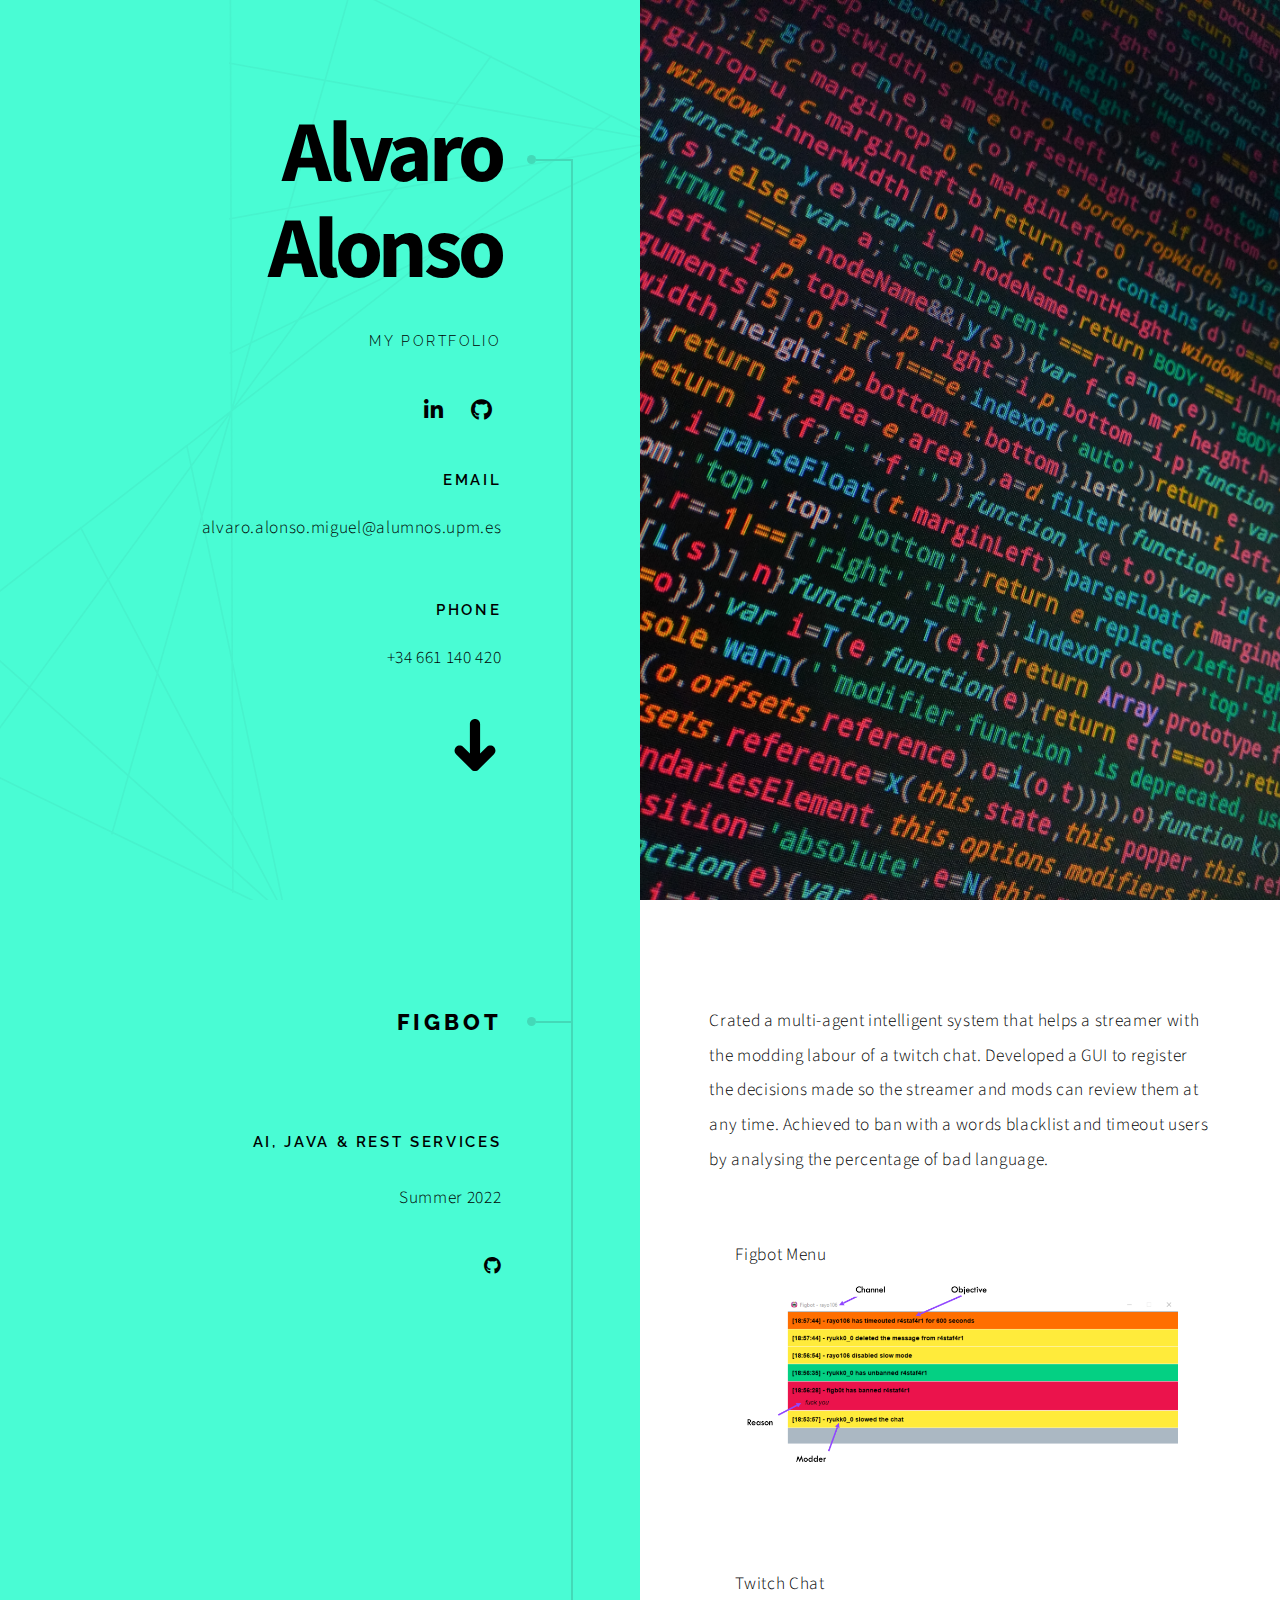
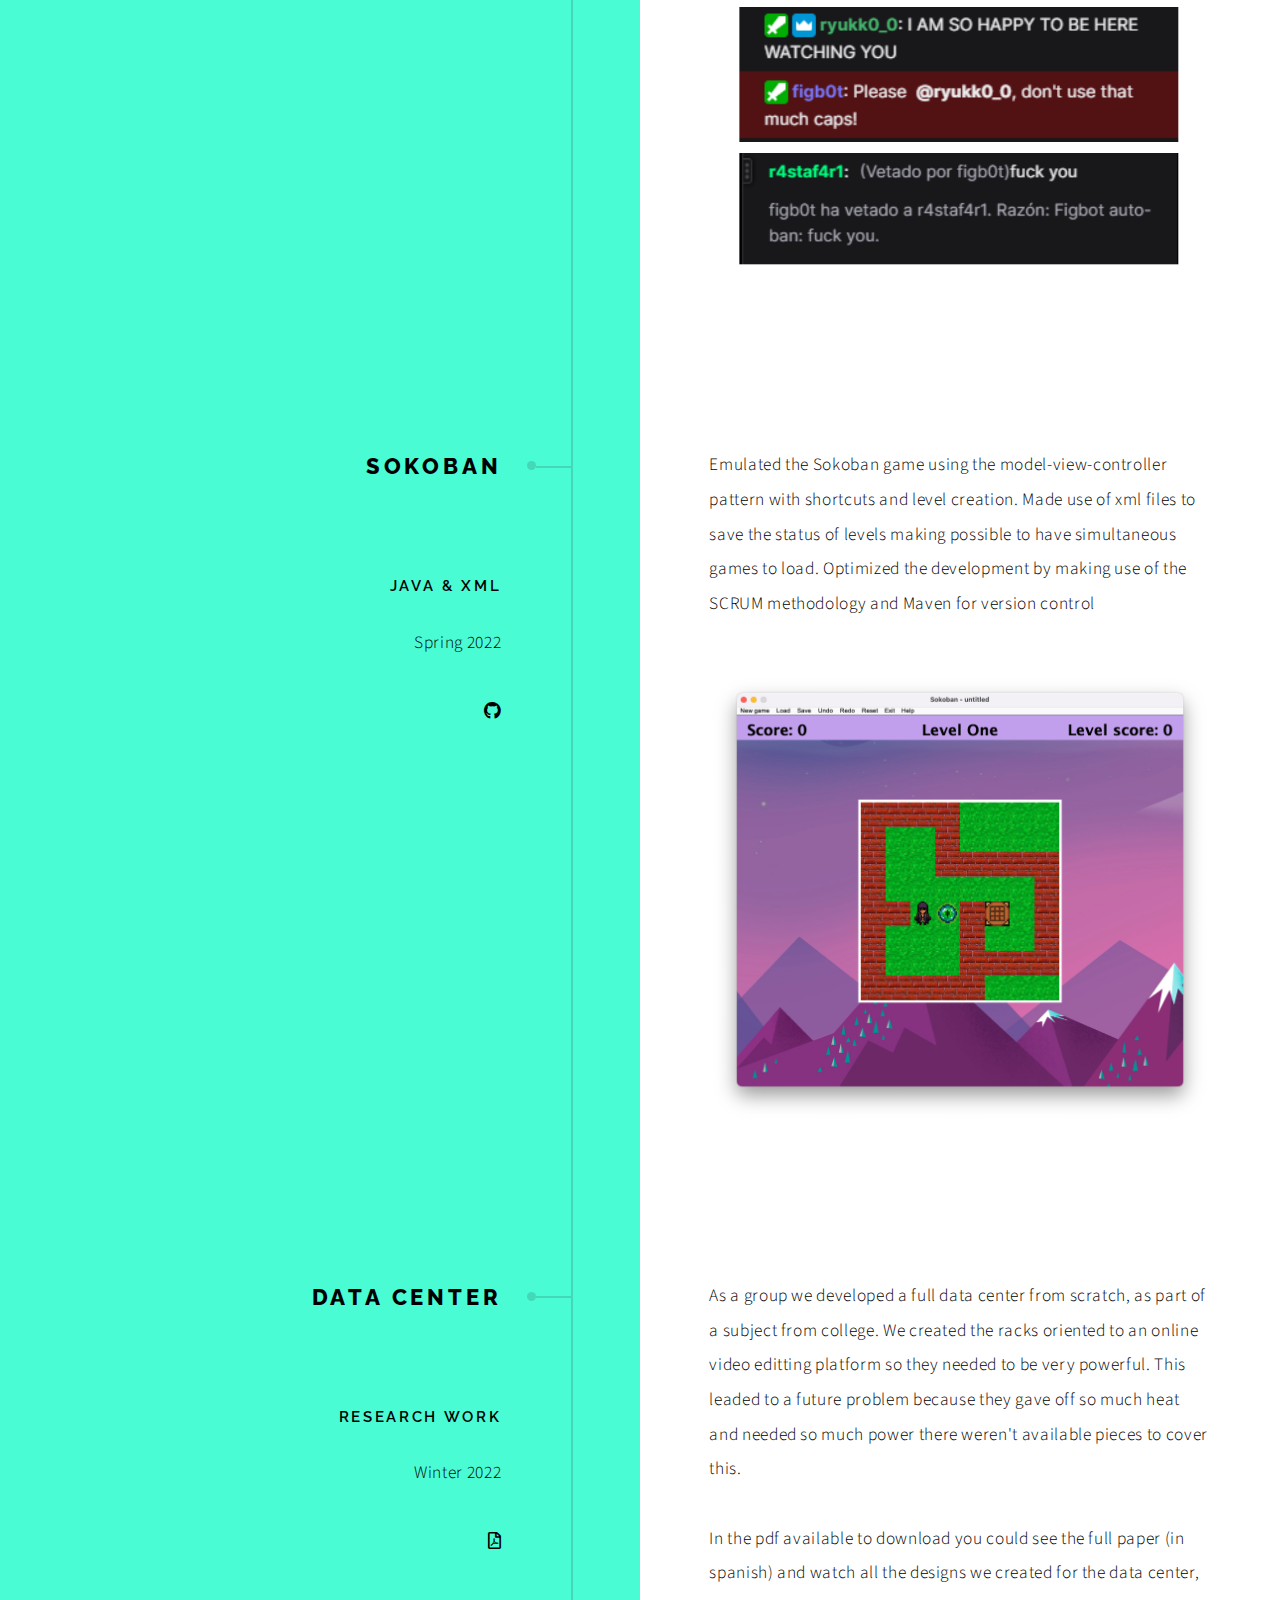
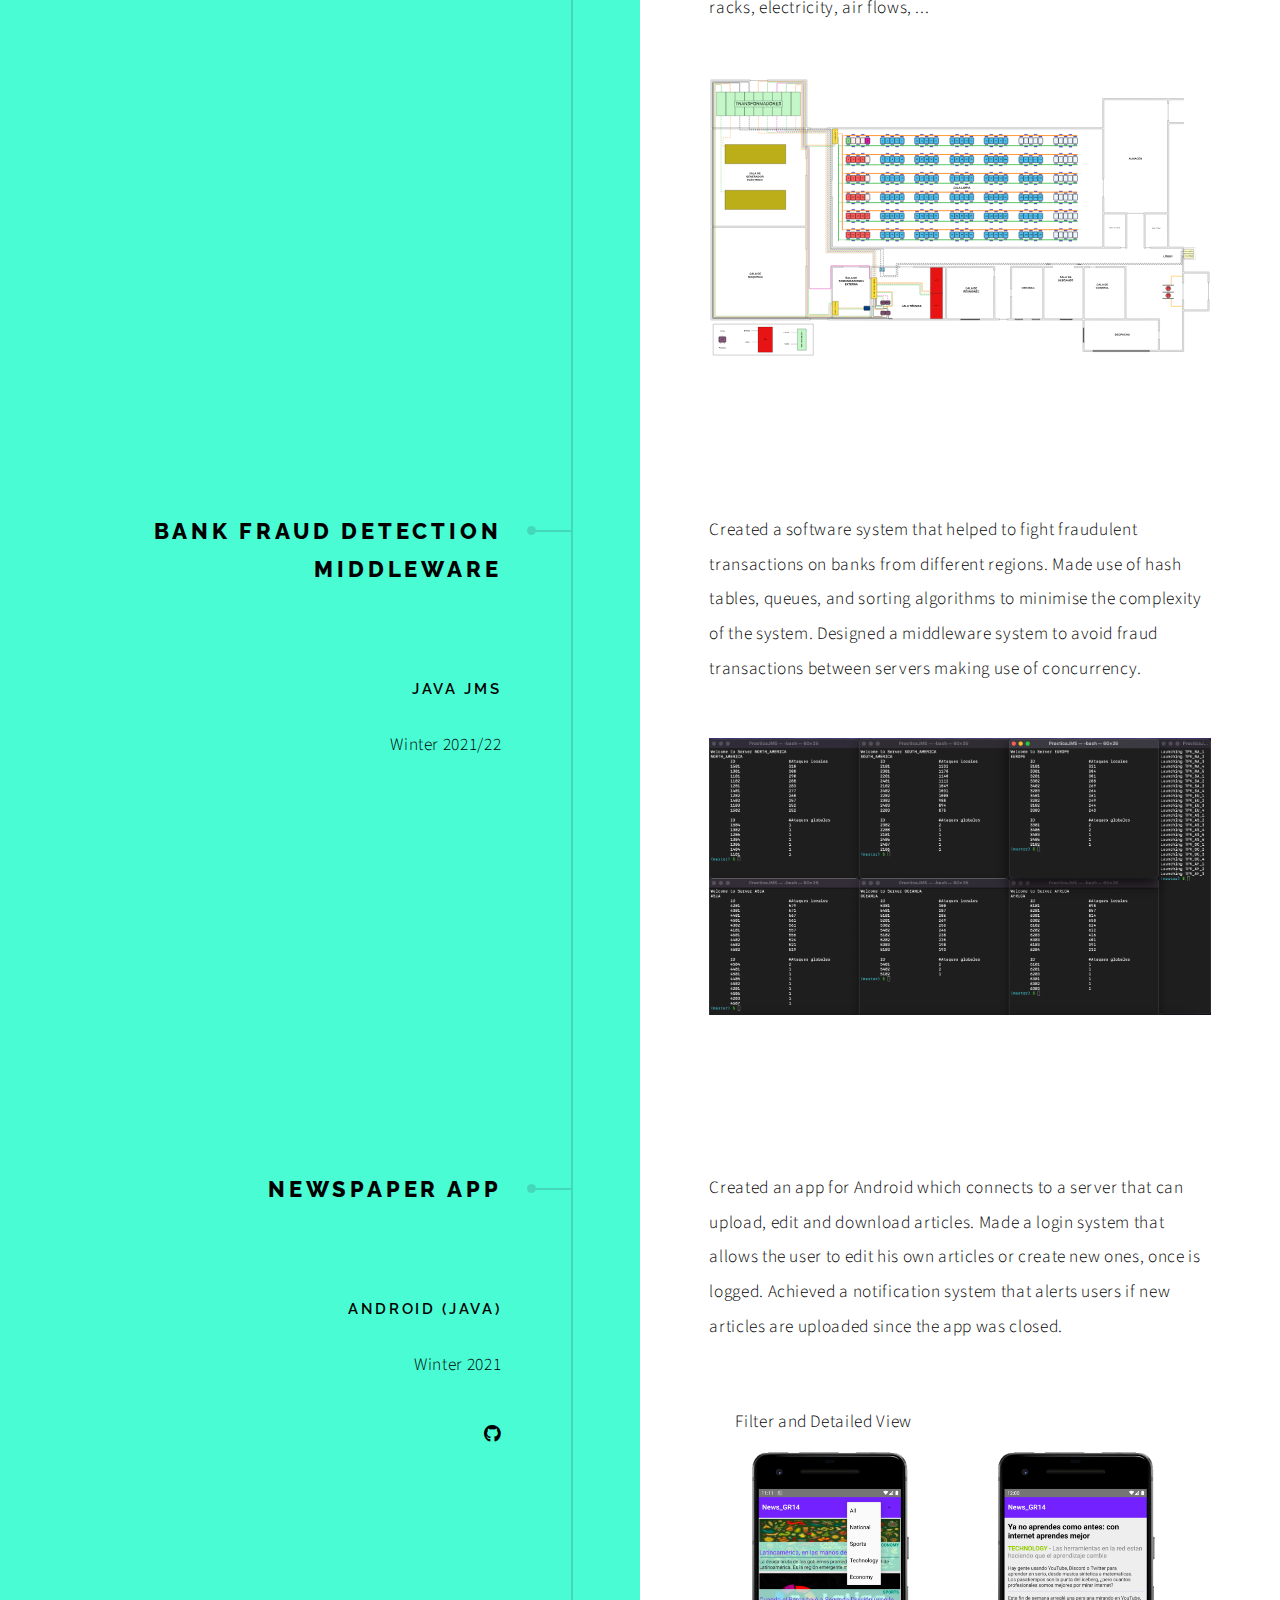
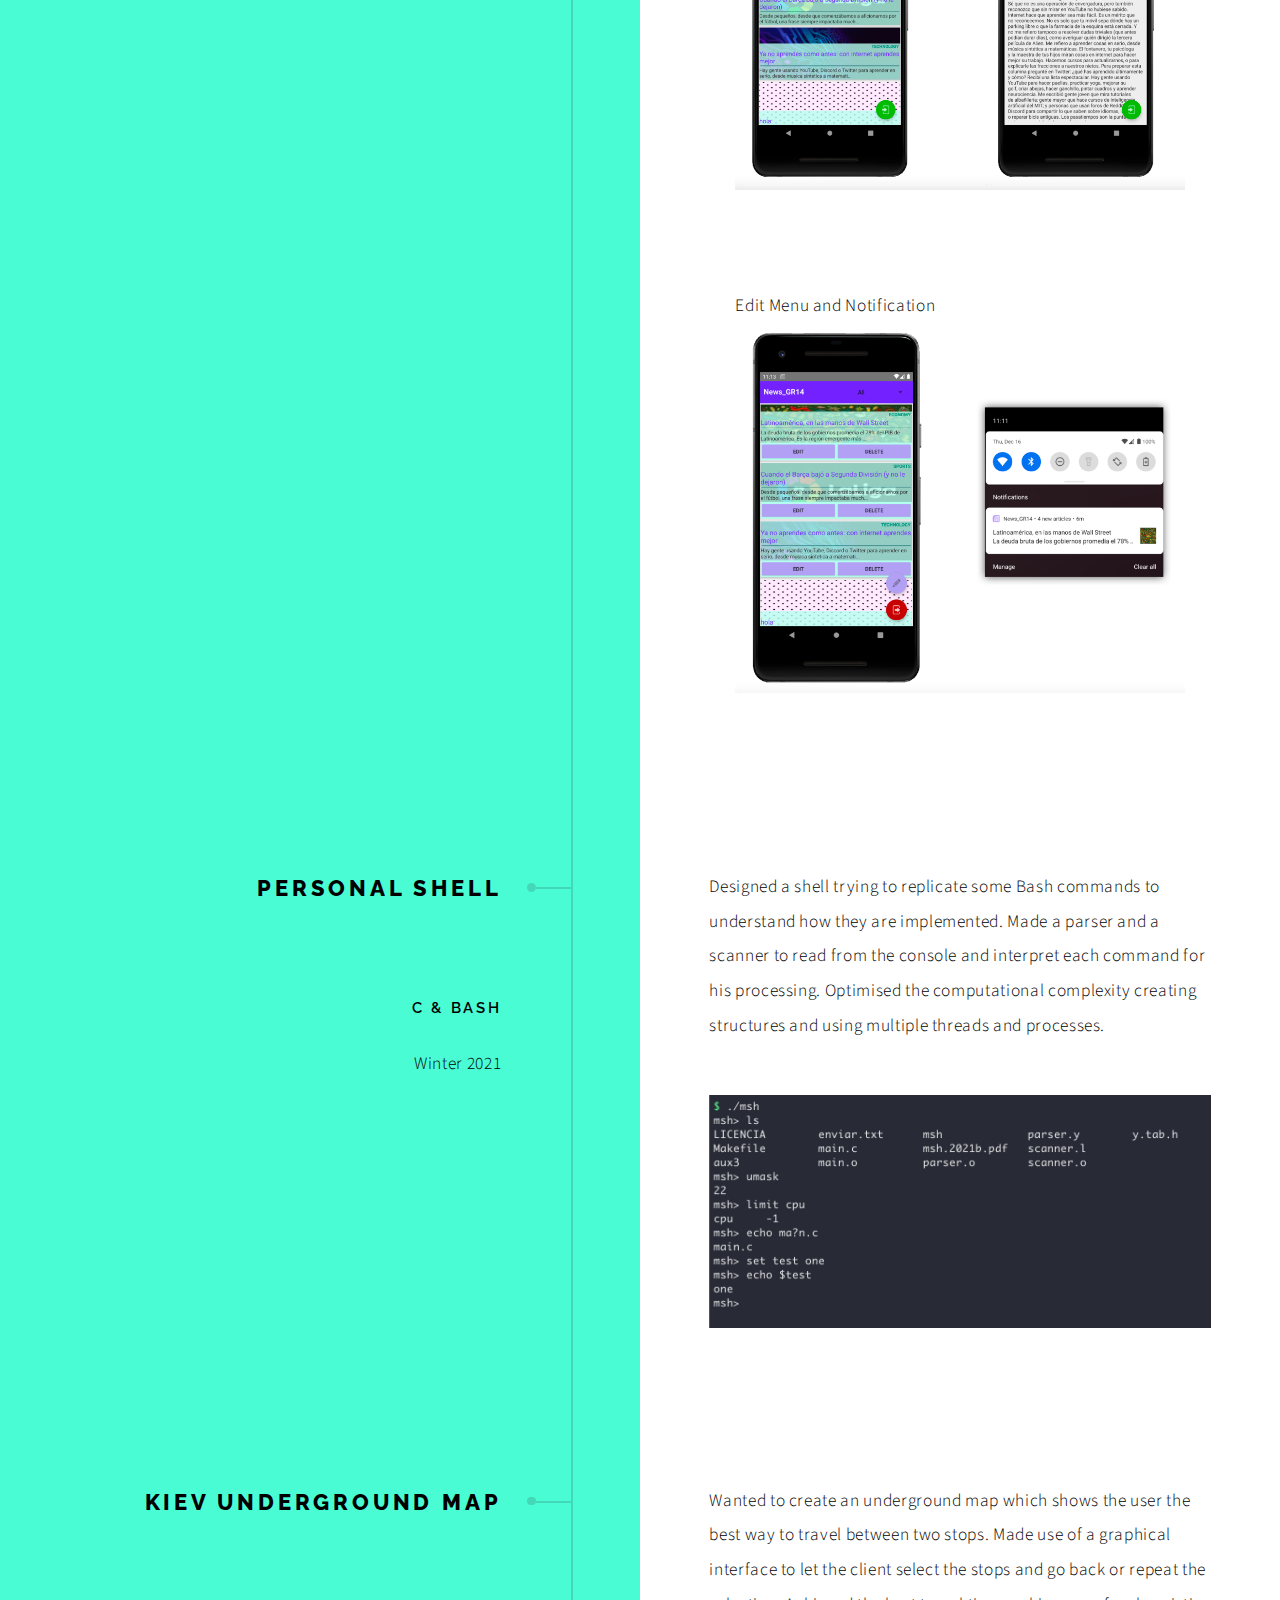
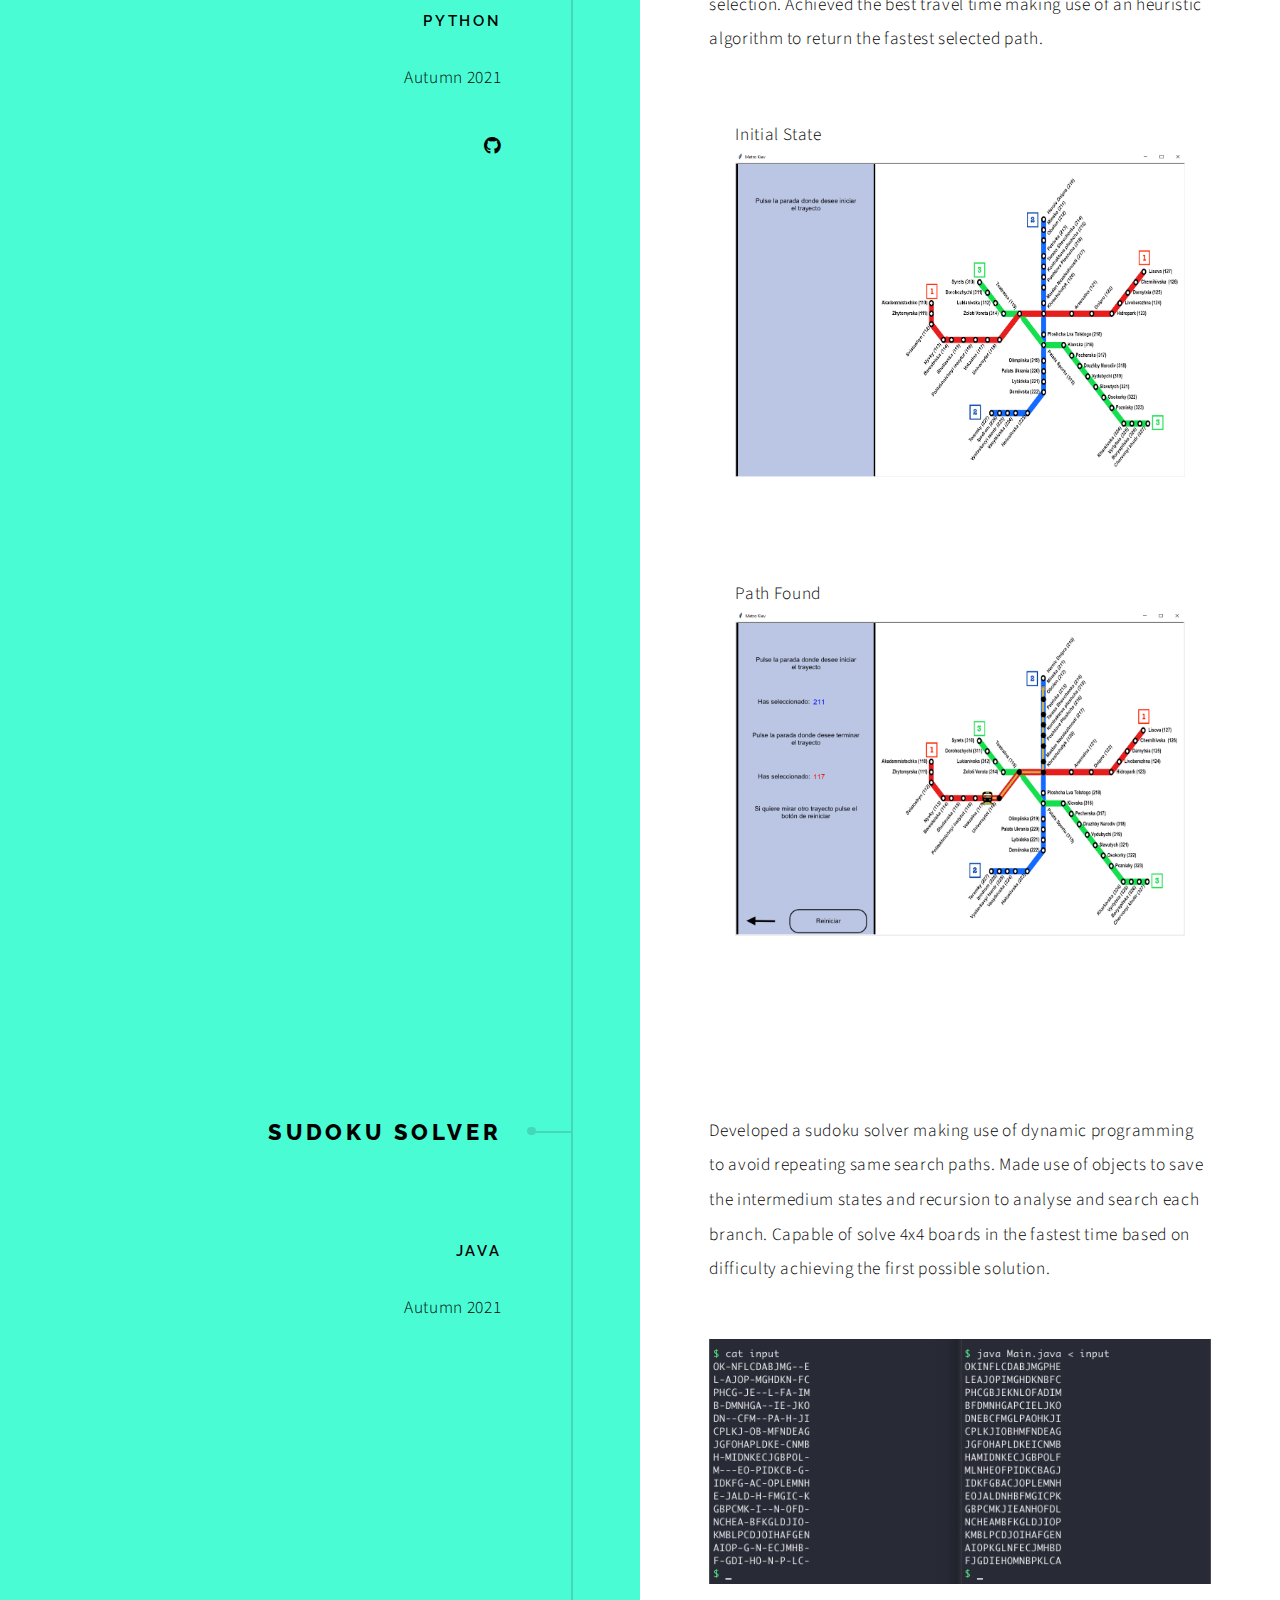
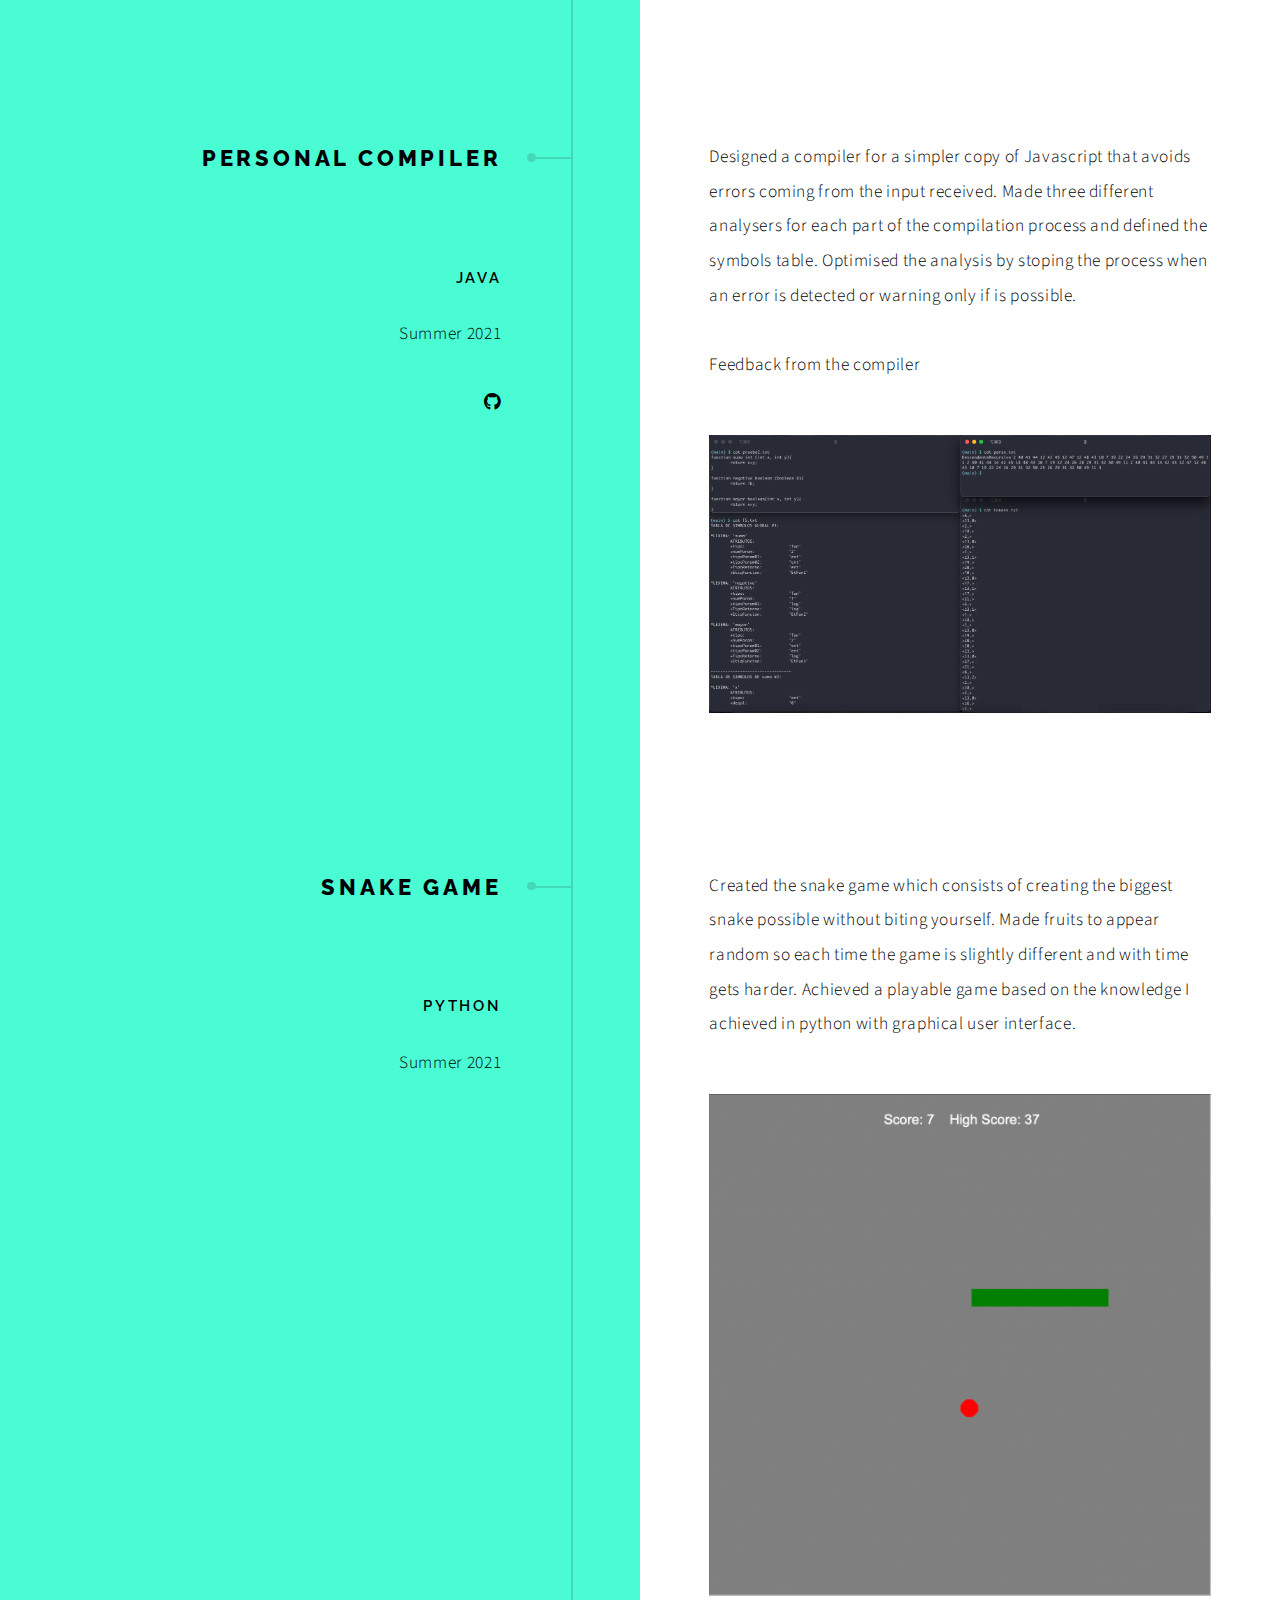
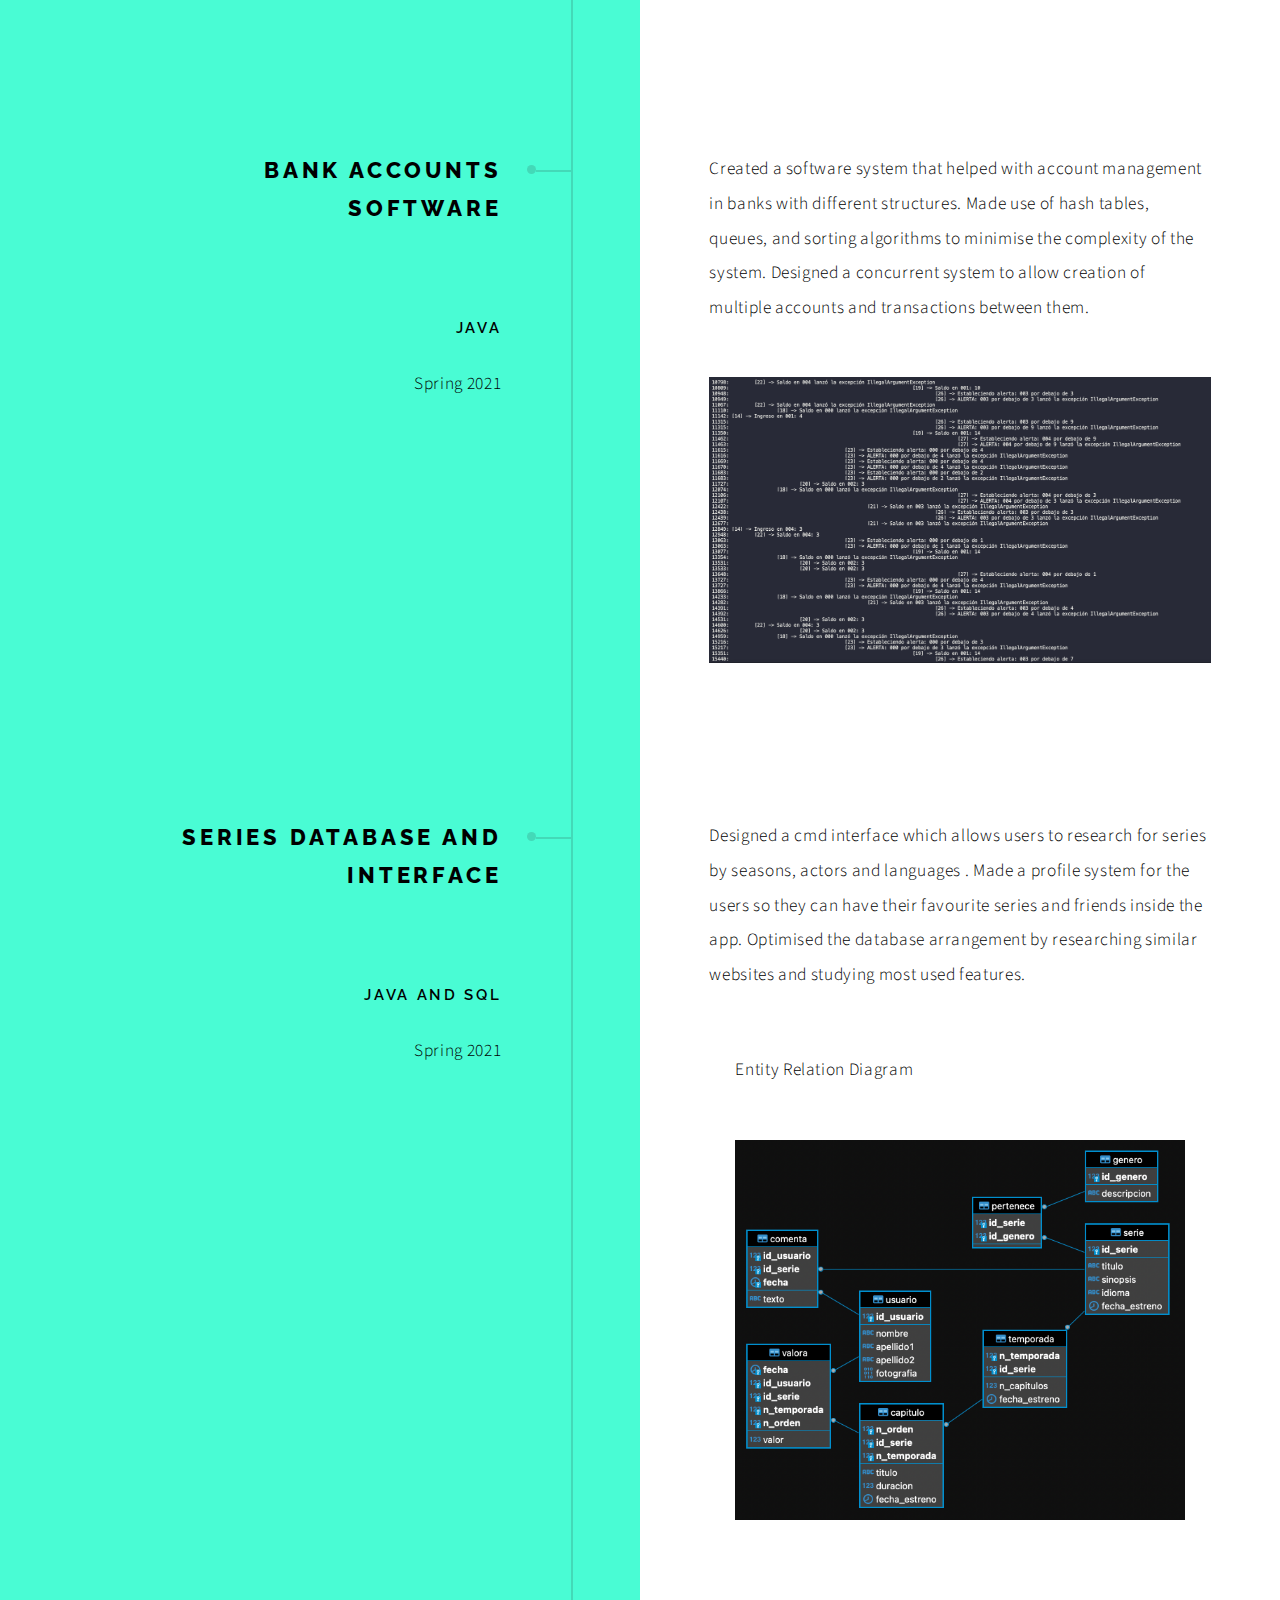
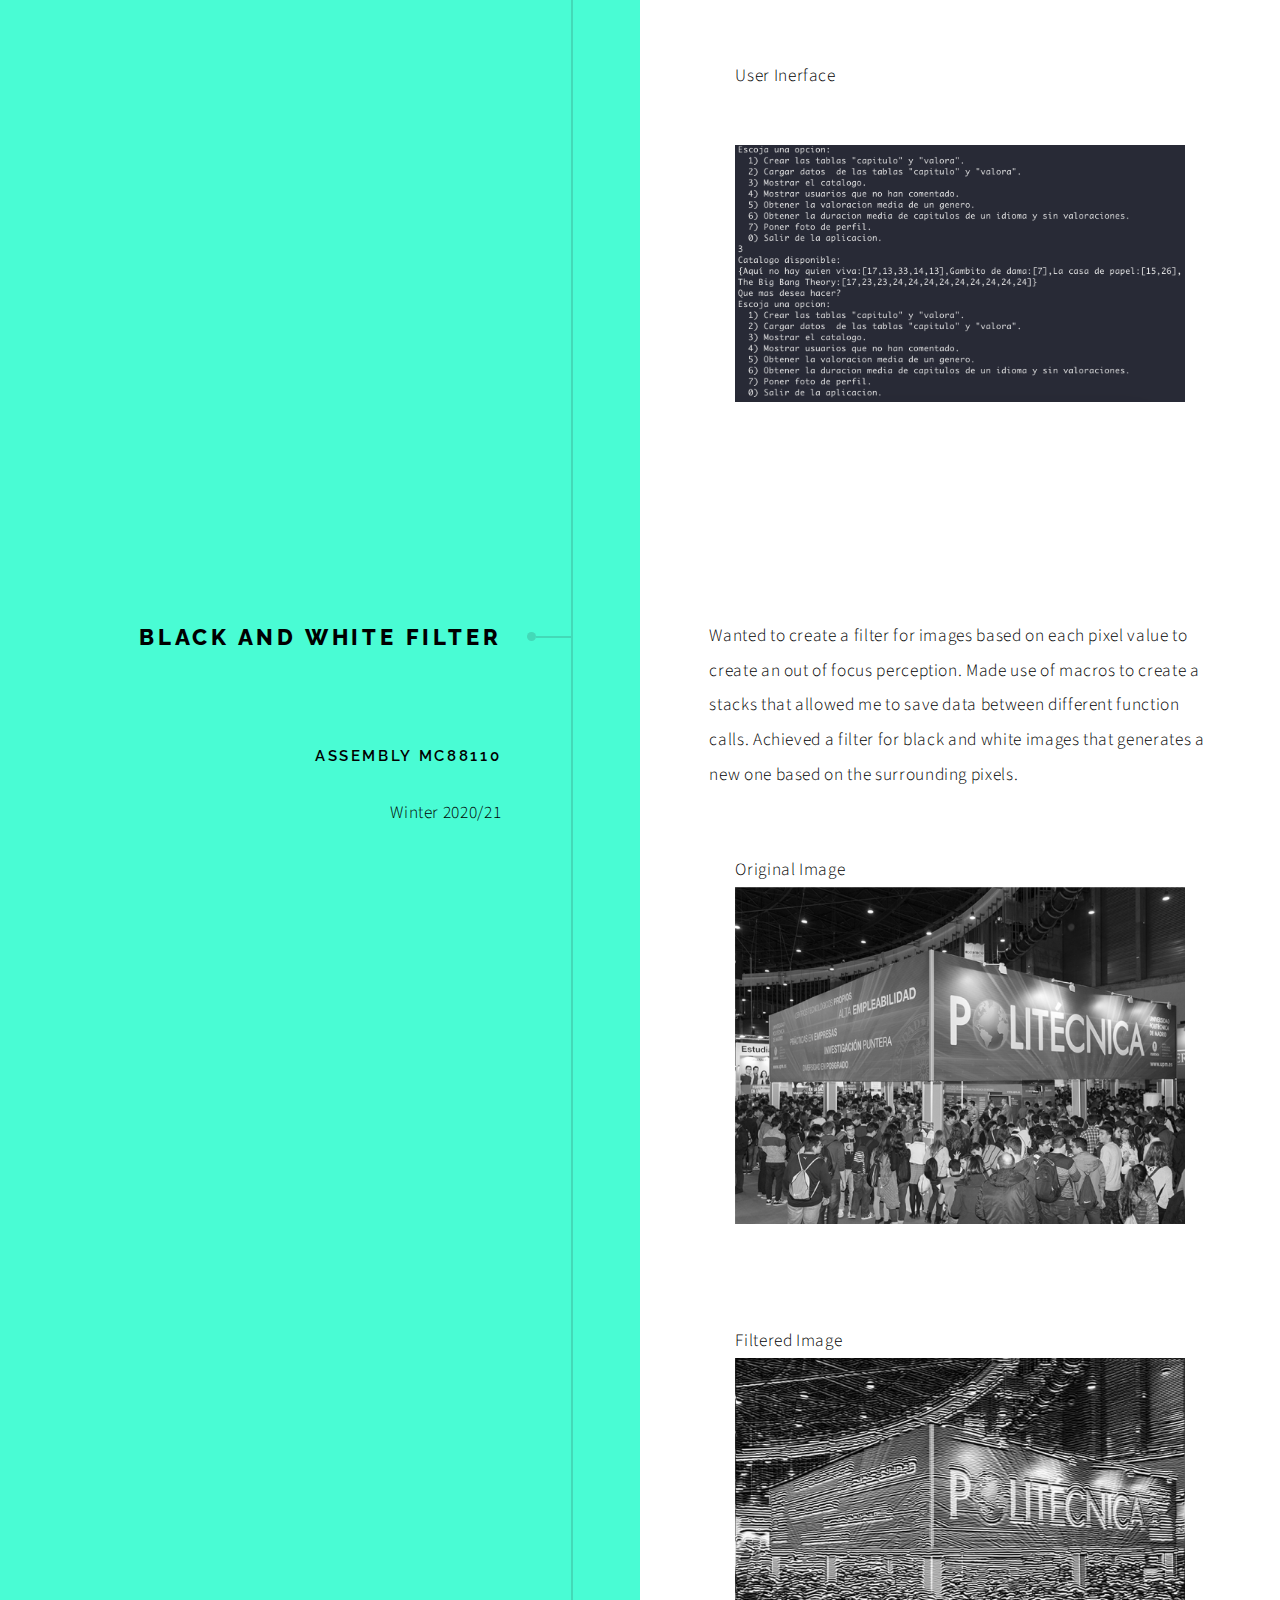
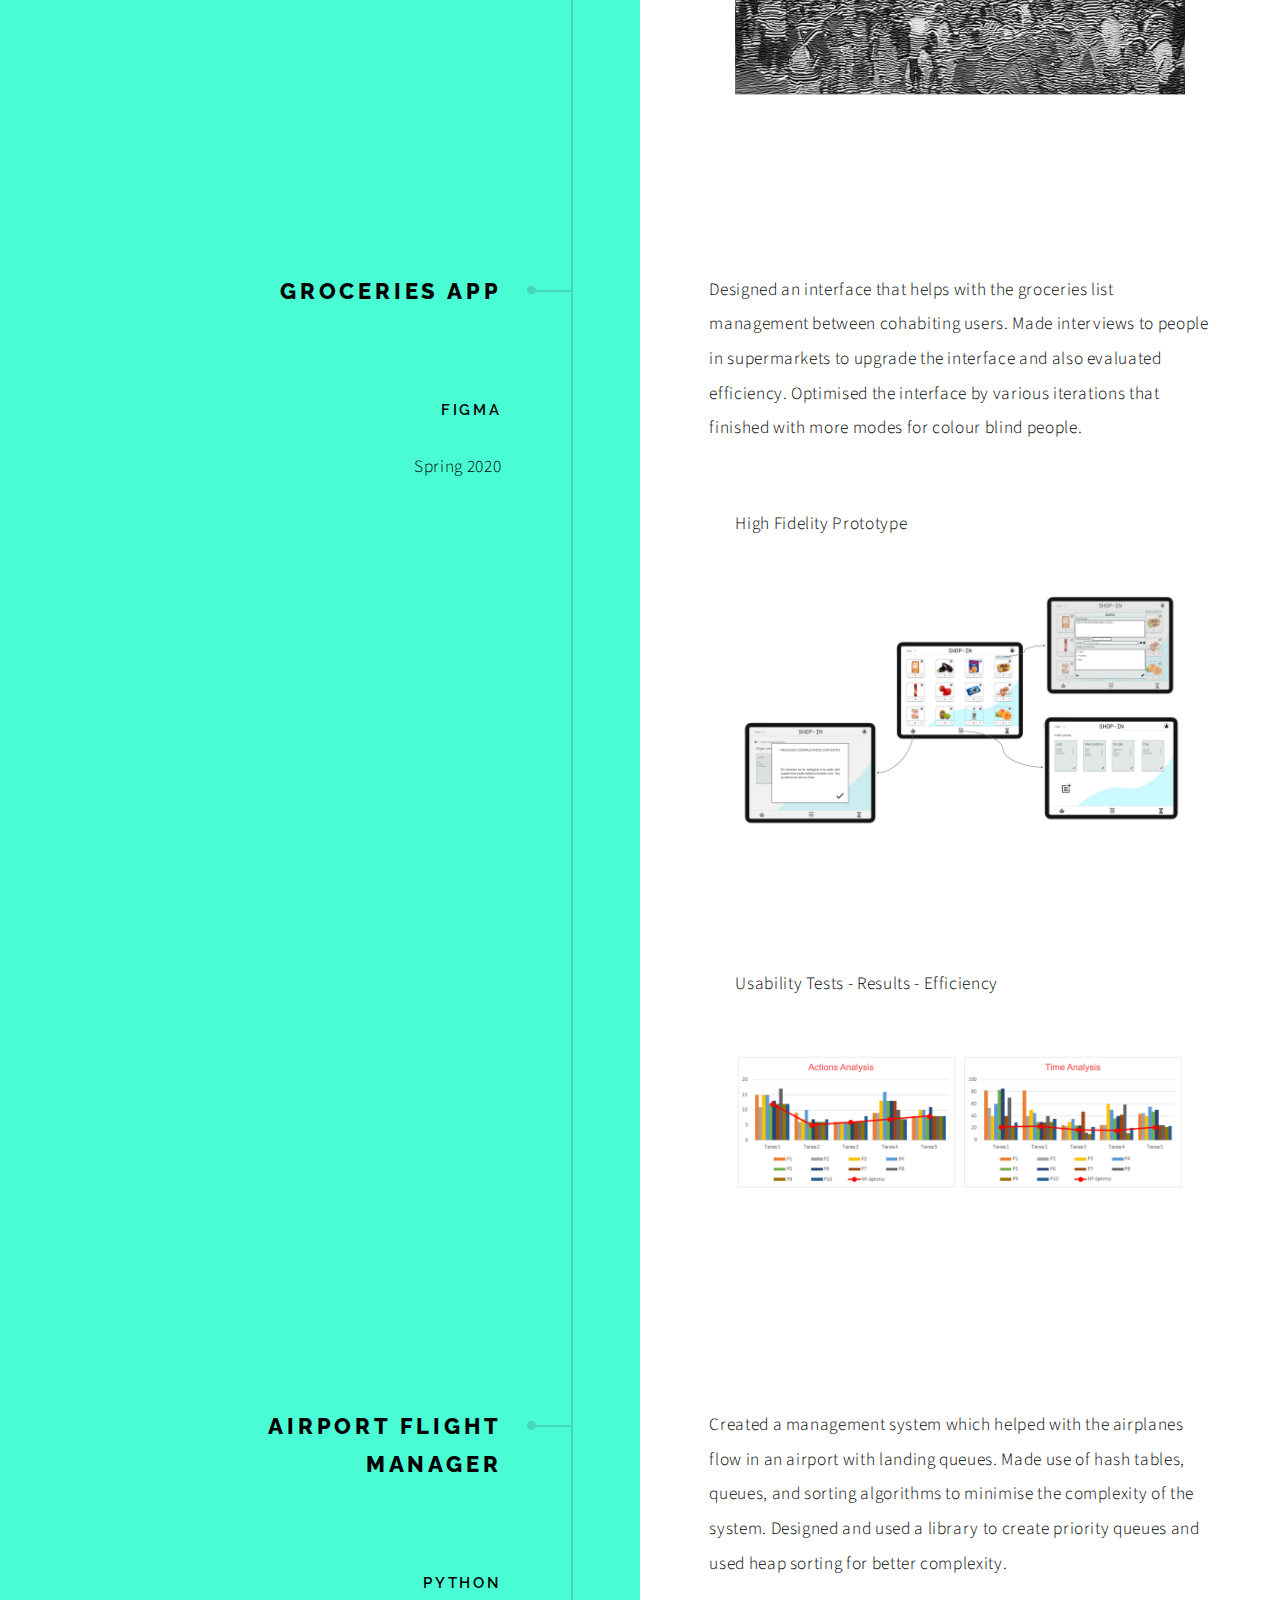
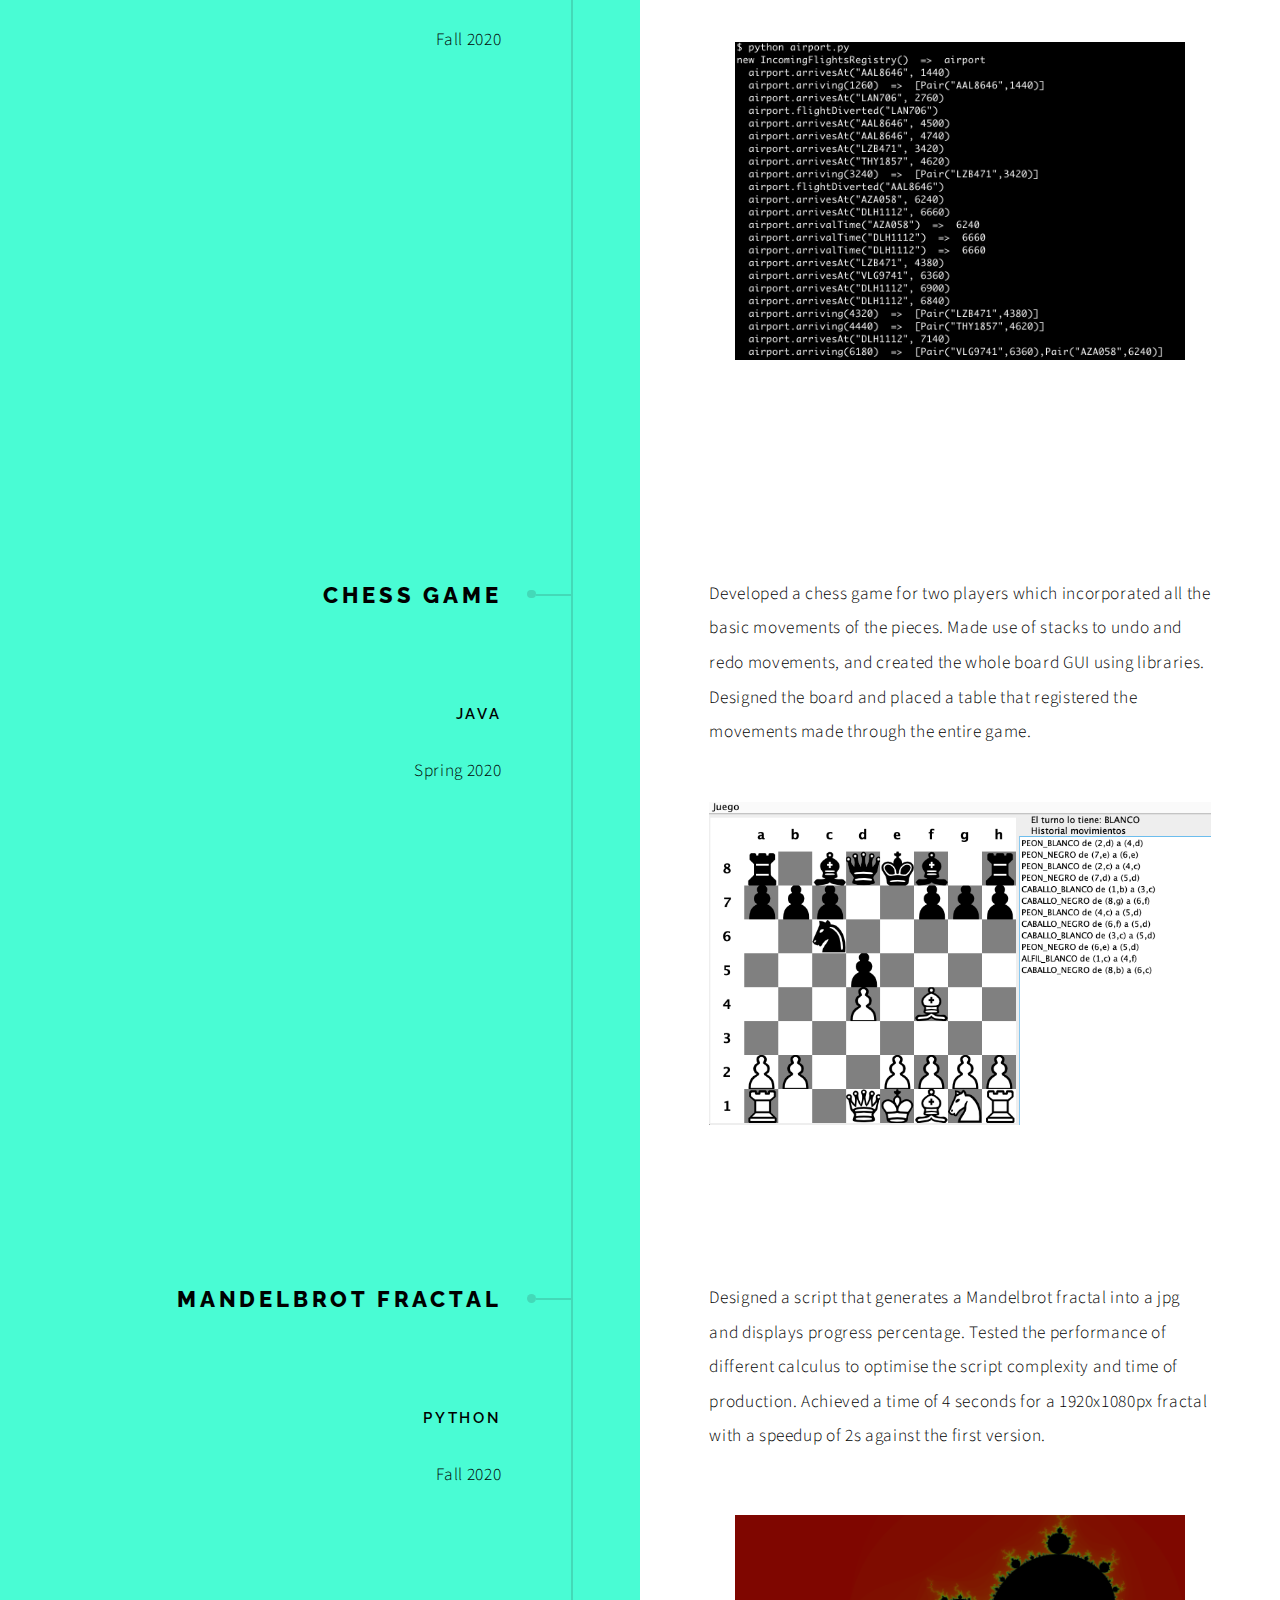
==== commit 4c22f7d7: "Some projects from winter, spring and summer" ====
--- a/index.html
+++ b/index.html
@@ -47,6 +47,60 @@
 				<!-- Section -->
 				<section id="first">
 					<header>
+						<h2>Figbot</h2>
+						<h3>AI, Java & Rest Services</h3>
+						<p> Summer 2022</p>
+						<a href="https://github.com/AlvaroAlonso-0/Figbot" class="icon brands fa-github"><span class="label">GitHub</span></a>
+					</header>
+					<div class="content">
+						<p>Crated a multi-agent intelligent system that helps a streamer with the modding labour of a twitch chat. Developed a GUI to register the decisions made so the streamer and mods can review them at any time. Achieved to ban with a words blacklist and timeout users by analysing the percentage of bad language.</p>
+						<div class="box">
+							<figure>
+								<figcaption>Figbot Menu</figcaption>
+								<img src="images/figbot/figbot_menu.png" alt="Menu" /></a>
+						</div>	
+						</figure>
+						<div class="box">
+							<figure>
+								<figcaption>Twitch Chat</figcaption>
+								<img src="images/figbot/figbot_screenshot.png" alt="Twitch Chat" /></a>
+							</figure>
+						</div>
+					</div>
+				</section>
+
+				<!-- Section -->
+				<section>
+					<header>
+						<h2>Sokoban</h2>
+						<h3>Java & XML</h3>
+						<p> Spring 2022</p>
+						<a href="https://github.com/AlvaroAlonso-0/Sokoban" class="icon brands fa-github"><span class="label">GitHub</span></a>
+					</header>
+					<div class="content">
+						<p>Emulated the Sokoban game using the model-view-controller pattern with shortcuts and level creation. Made use of xml files to save the status of levels making possible to have simultaneous games to load. Optimized the development by making use of the SCRUM methodology and Maven for version control</p>
+						<span class="image main"><img src="images/sokoban/sokoban.png" alt="sokoban" /></span>
+					</div>
+				</section>
+
+				<!-- Section -->
+				<section>
+					<header>
+						<h2>Data Center</h2>
+						<h3>Research Work</h3>
+						<p> Winter 2022</p>
+						<a href="images/cpd/Data_Center_Project.pdf" class="icon regular fa-file-pdf" download><span class="label">PDF</span></a>
+					</header>
+					<div class="content">
+						<p>As a group we developed a full data center from scratch, as part of a subject from college. We created the racks oriented to an online video editting platform so they needed to be very powerful. This leaded to a future problem because they gave off so much heat and needed so much power there weren't available pieces to cover this.</p>
+						<p>In the pdf available to download you could see the full paper (in spanish) and watch all the designs we created for the data center, racks, electricity, air flows, ...</p>
+						<span class="image main"><img src="images/cpd/Planos_CPD_-_Plano_electrico_6.svg" alt="cpd" /></span>
+					</div>
+				</section>
+
+				<!-- Section -->
+				<section>
+					<header>
 						<h2>Bank Fraud Detection Middleware</h2>
 						<h3>Java JMS</h3>
 						<p> Winter 2021/22</p>
@@ -63,6 +117,7 @@
 						<h2>Newspaper App</h2>
 						<h3>Android (Java)</h3>
 						<p> Winter 2021</p>
+						<a href="https://github.com/Rulo401/PMD_Grupo14" class="icon brands fa-github"><span class="label">GitHub</span></a>
 					</header>
 					<div class="content">
 						<p>Created an app for Android which connects to a server that can upload, edit and download articles. Made a login system that allows the user to edit his own articles or create new ones, once is logged. Achieved a notification system that alerts users if new articles are uploaded since the app was closed.</p>
@@ -100,6 +155,7 @@
 						<h2>Kiev Underground Map</h2>
 						<h3>Python</h3>
 						<p> Autumn 2021</p>
+						<a href="https://github.com/AlvaroAlonso-0/KievUndergroundApp" class="icon brands fa-github"><span class="label">GitHub</span></a>
 					</header>
 					<div class="content">
 						<p>Wanted to create an underground map which shows the user the best way to travel between two stops. Made use of a graphical interface to let the client select the stops and go back or repeat the selection. Achieved the best travel time making use of an heuristic algorithm to return the fastest selected path.</p>
@@ -137,6 +193,7 @@
 						<h2>Personal Compiler</h2>
 						<h3>Java</h3>
 						<p> Summer 2021</p>
+						<a href="https://github.com/AlvaroAlonso-0/JavaScript-PDL-Compiler" class="icon brands fa-github"><span class="label">GitHub</span></a>
 					</header>
 					<div class="content">
 						<p>Designed a compiler for a simpler copy of Javascript that avoids errors coming from the input received. Made three different analysers for each part of the compilation process and defined the symbols table. Optimised the analysis by stoping the process when an error is detected or warning only if is possible.</p>
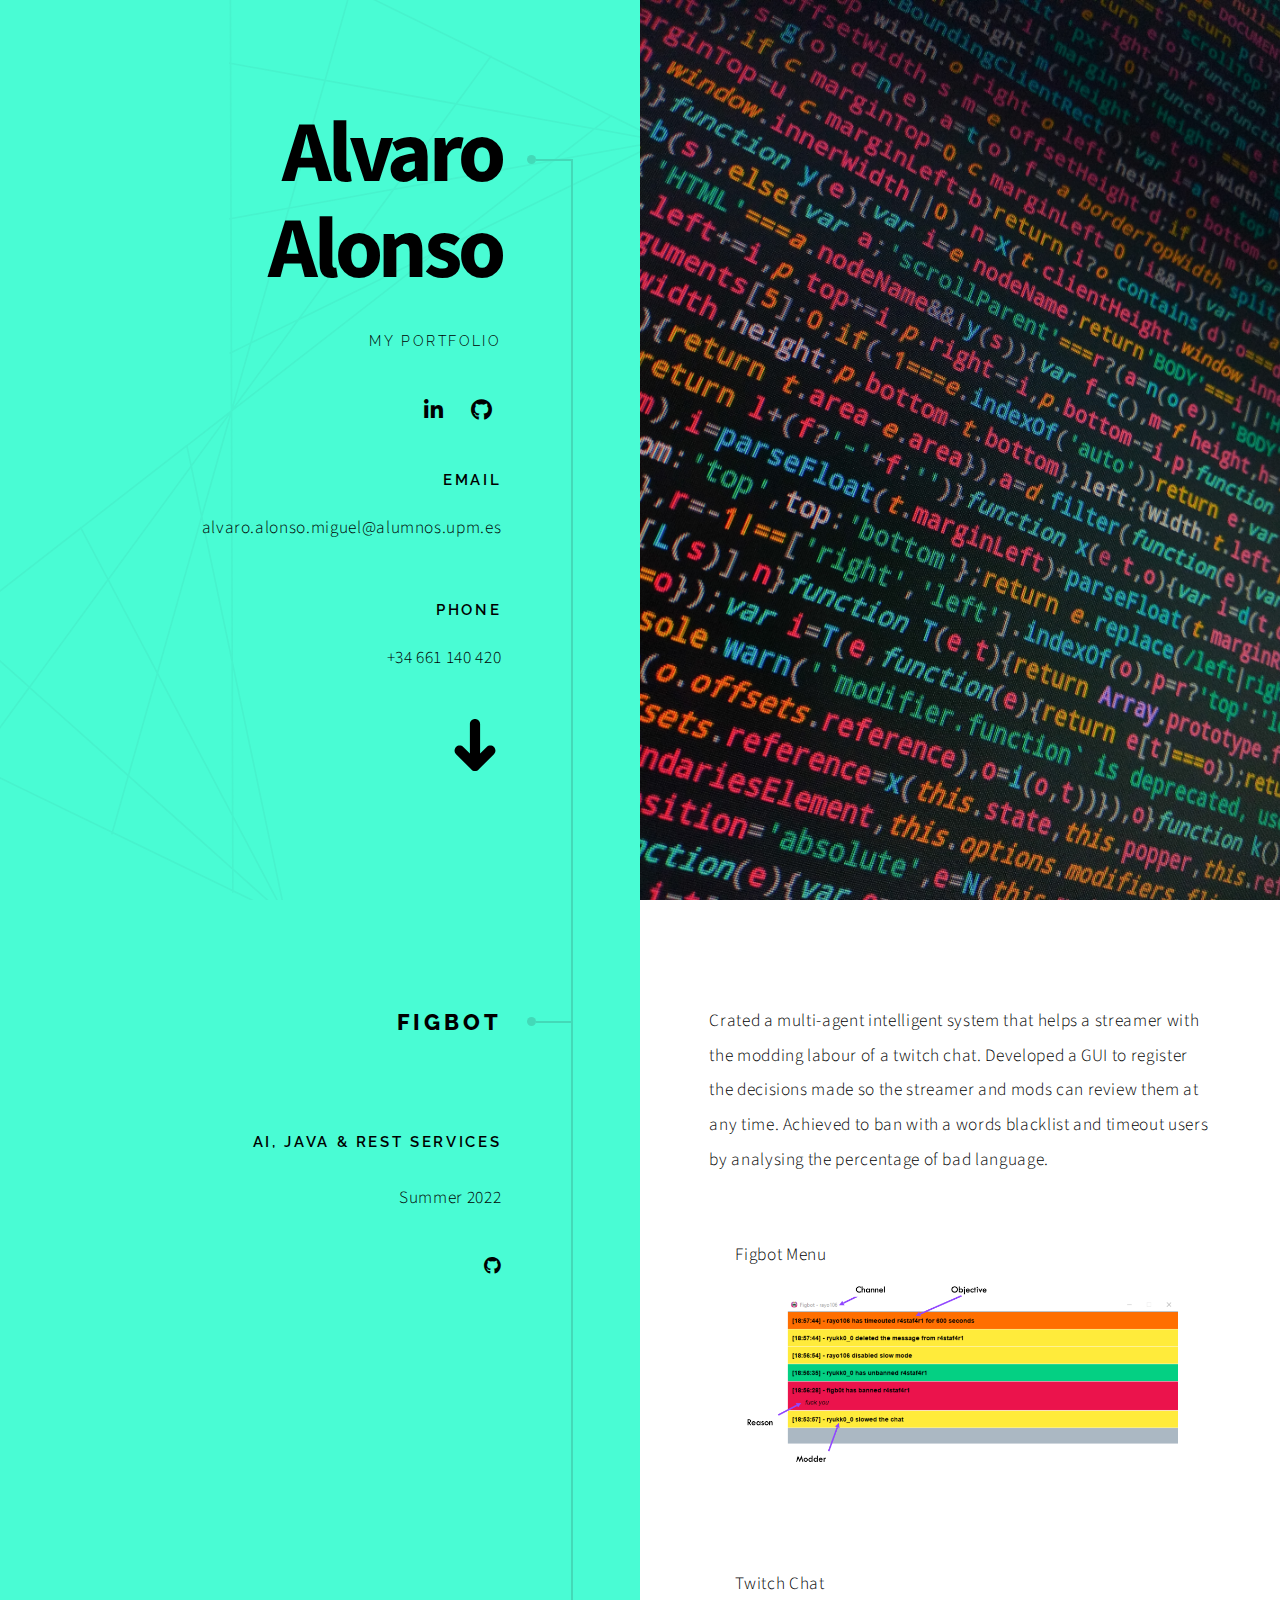
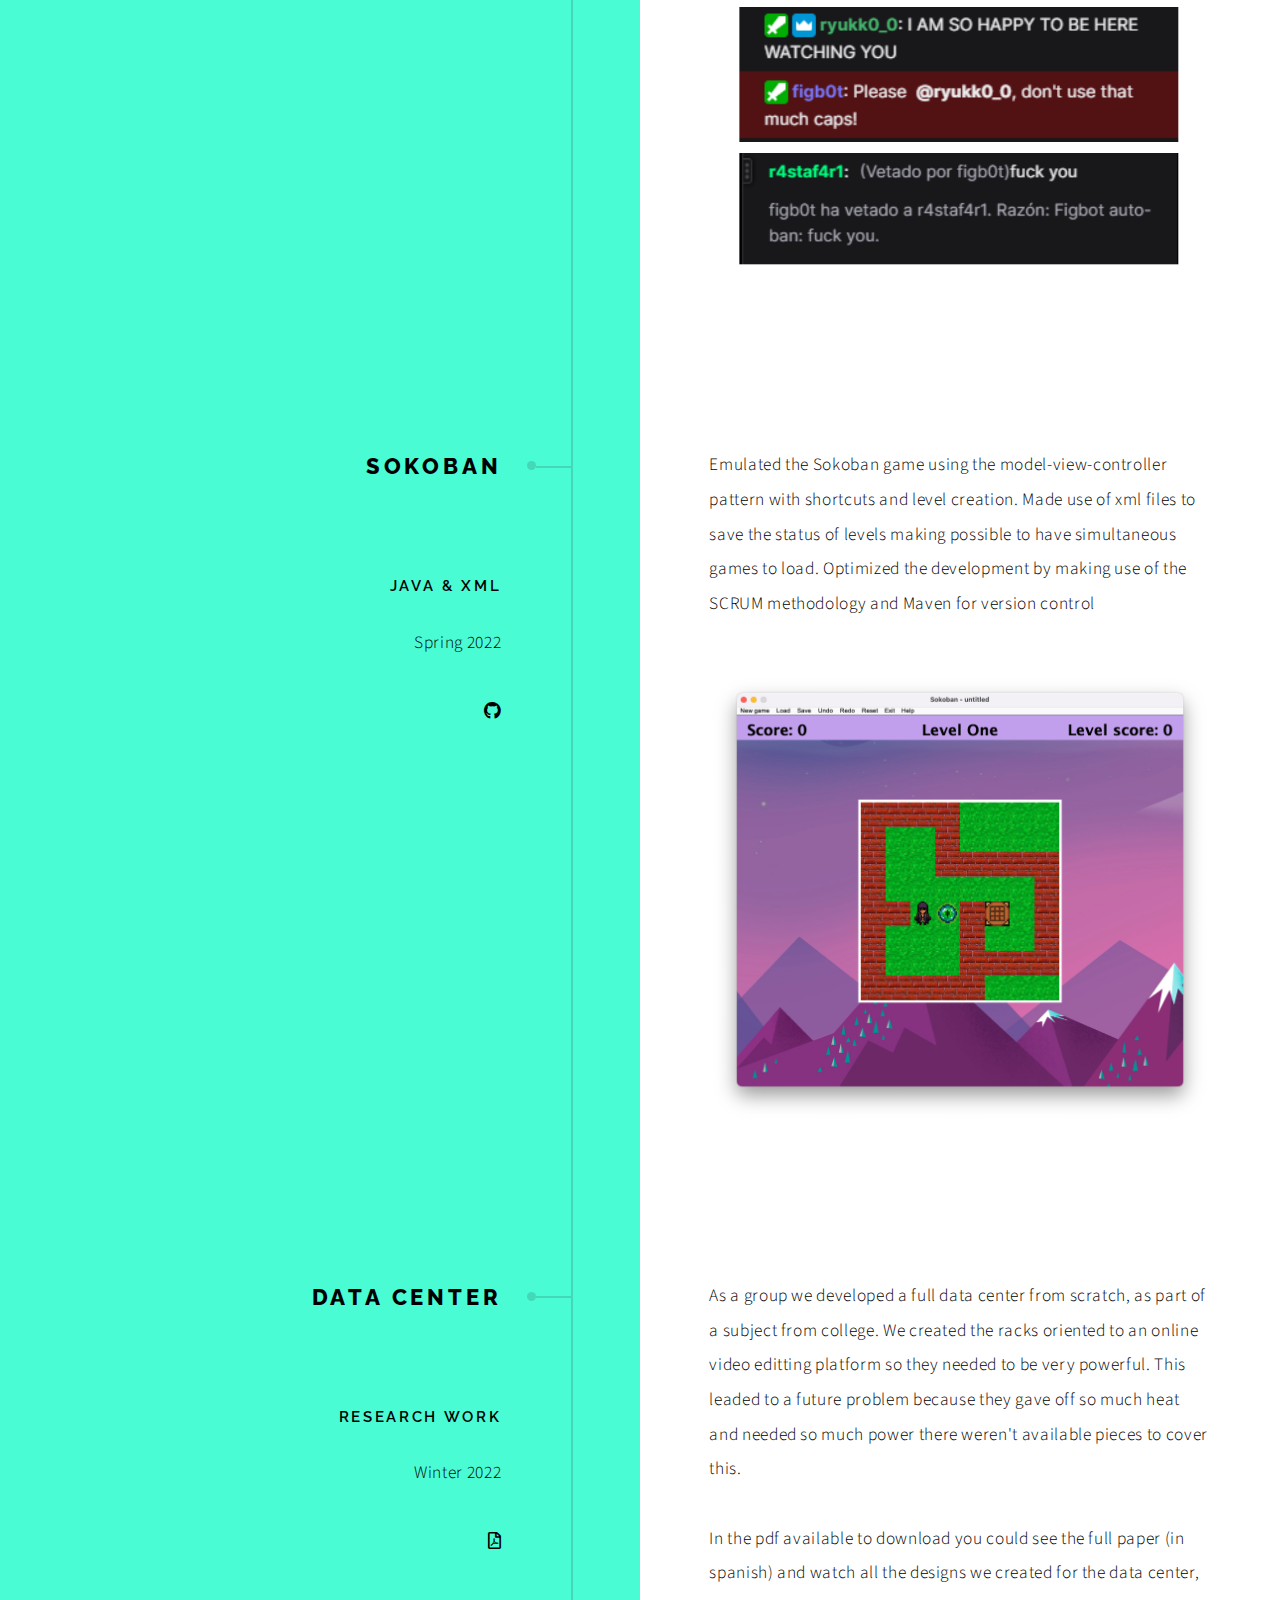
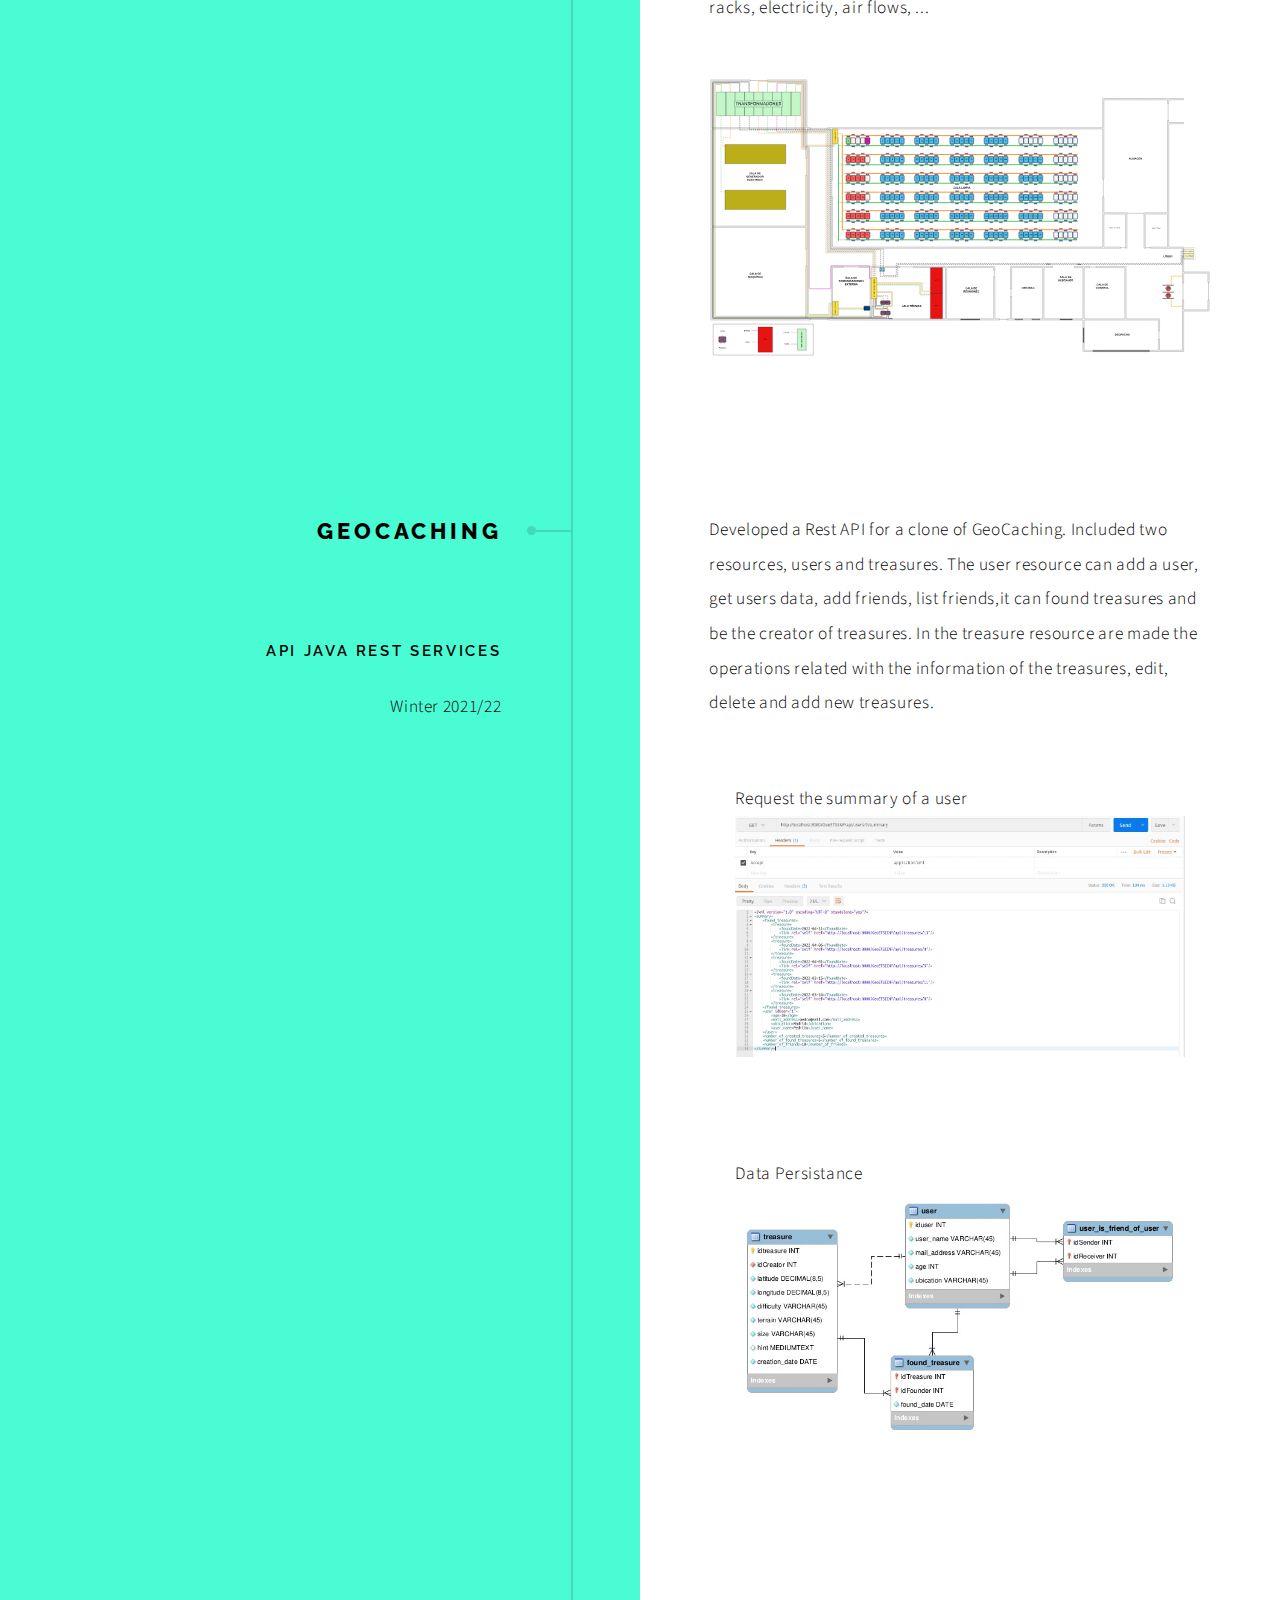
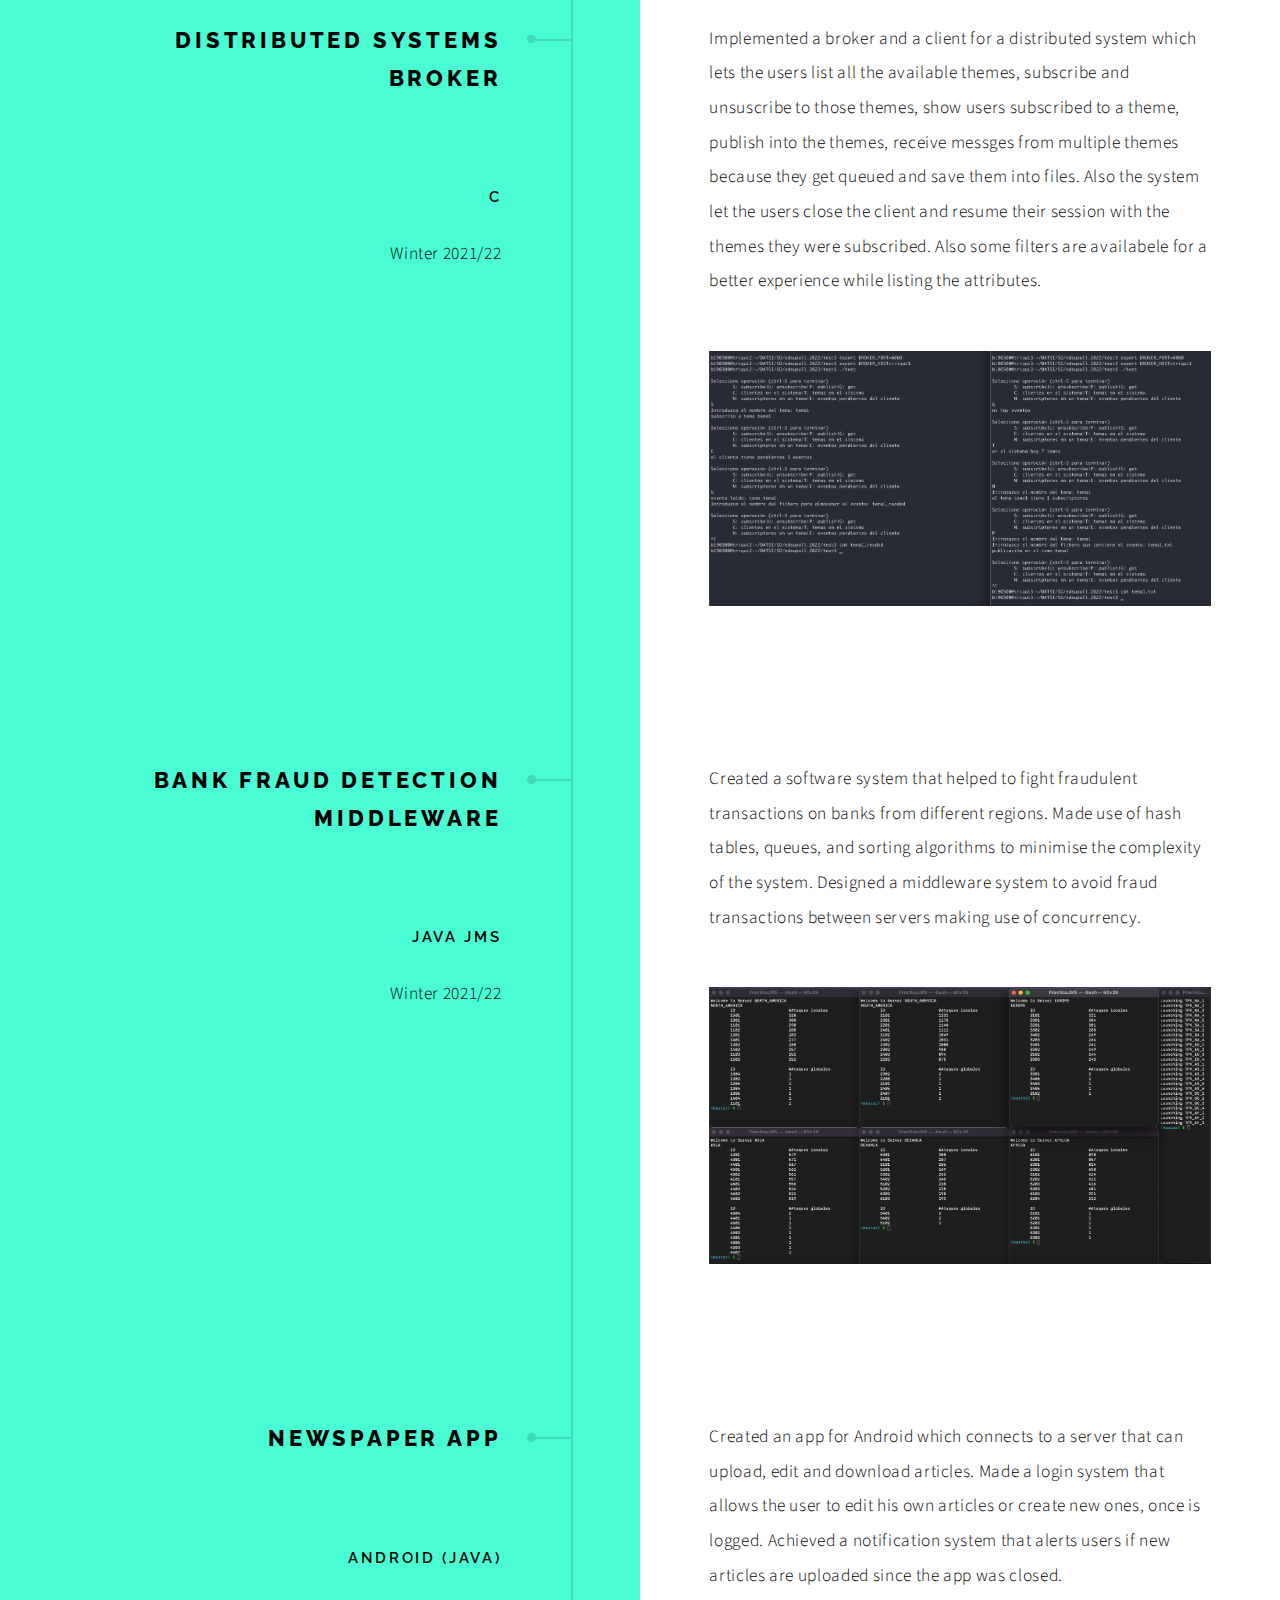
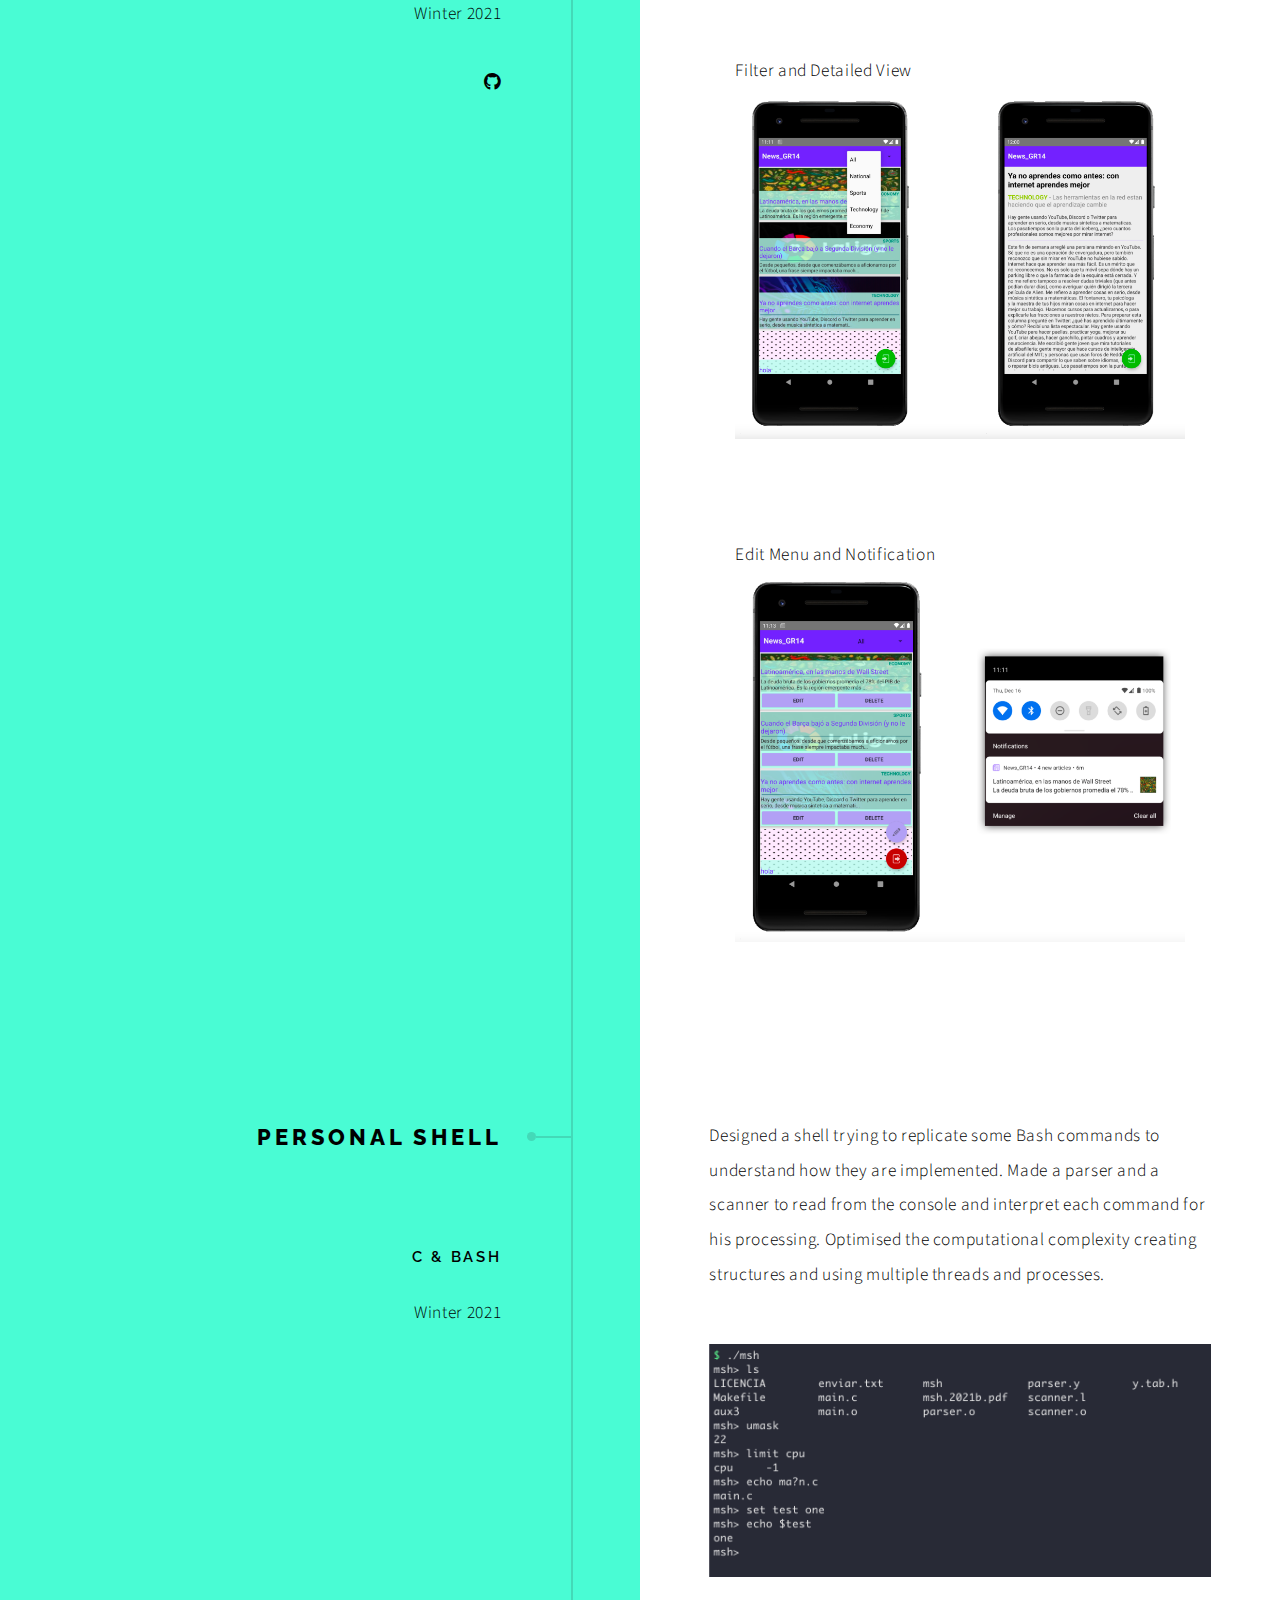
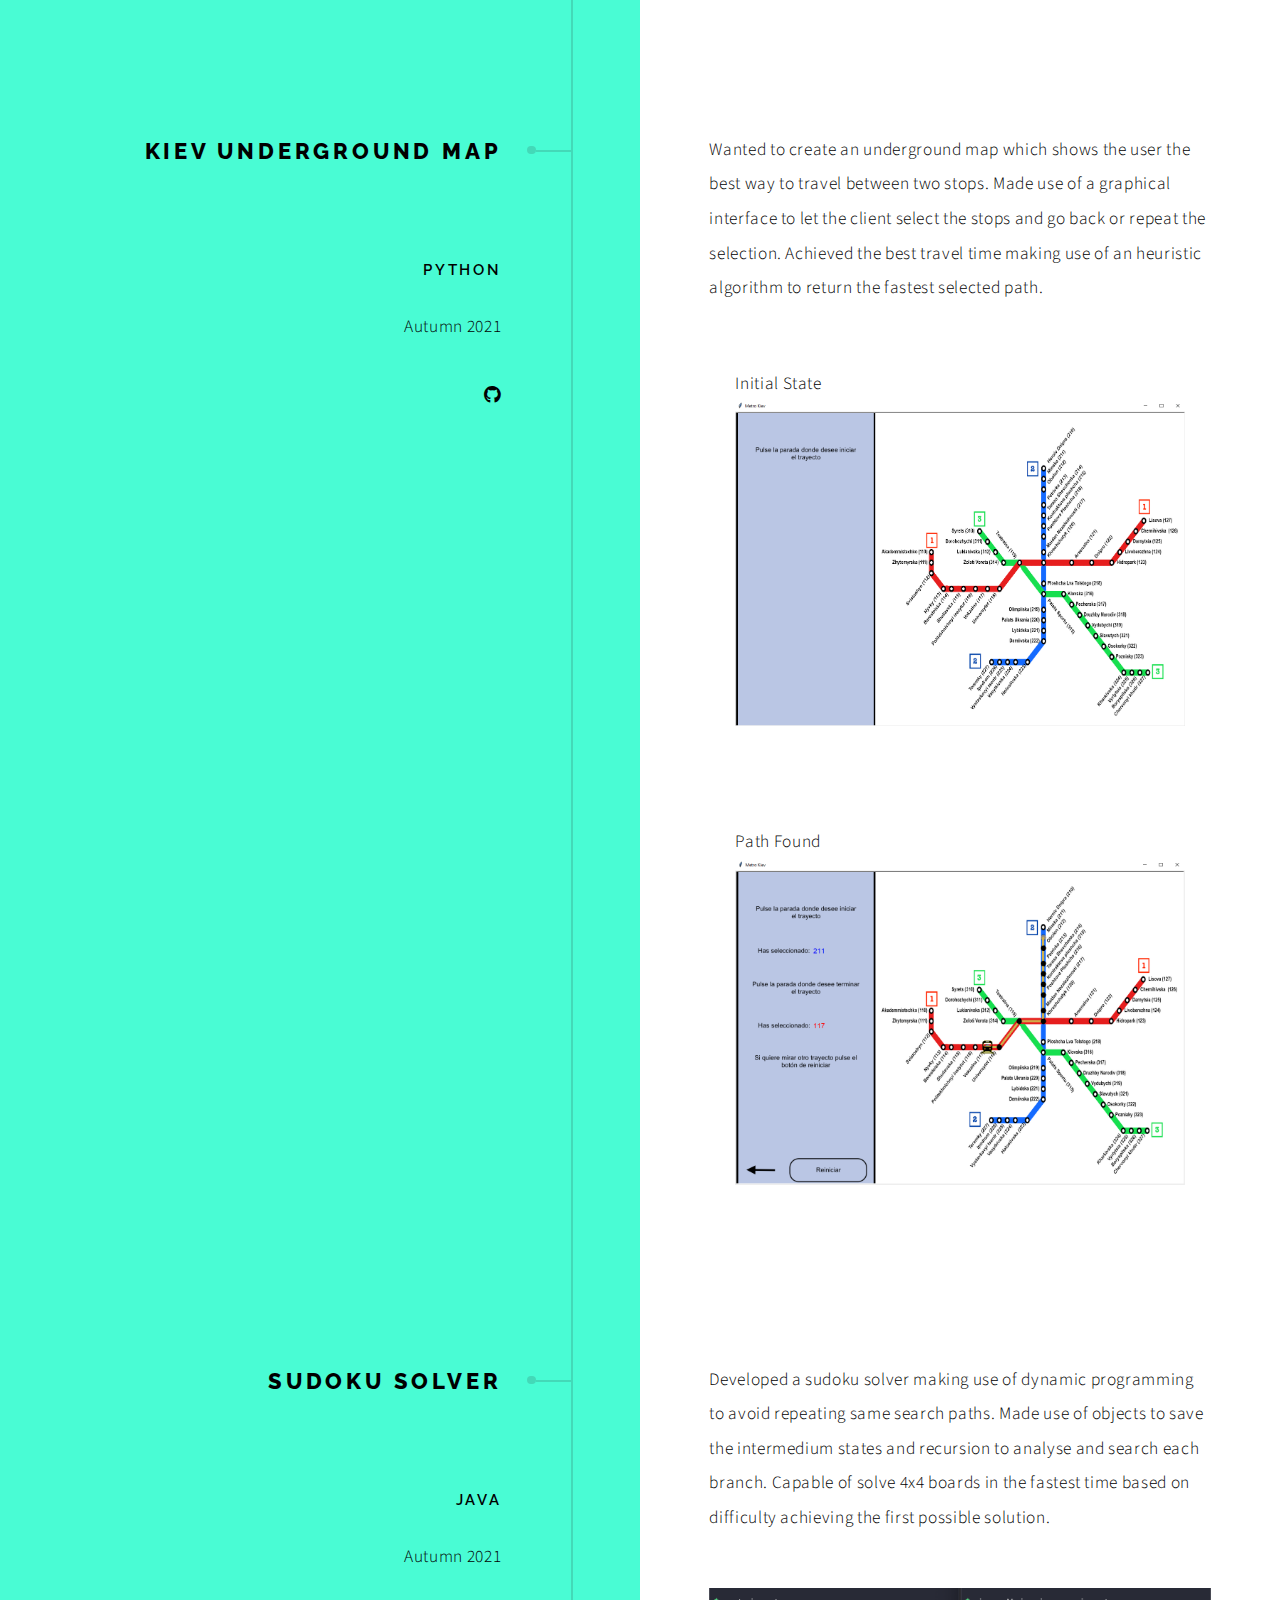
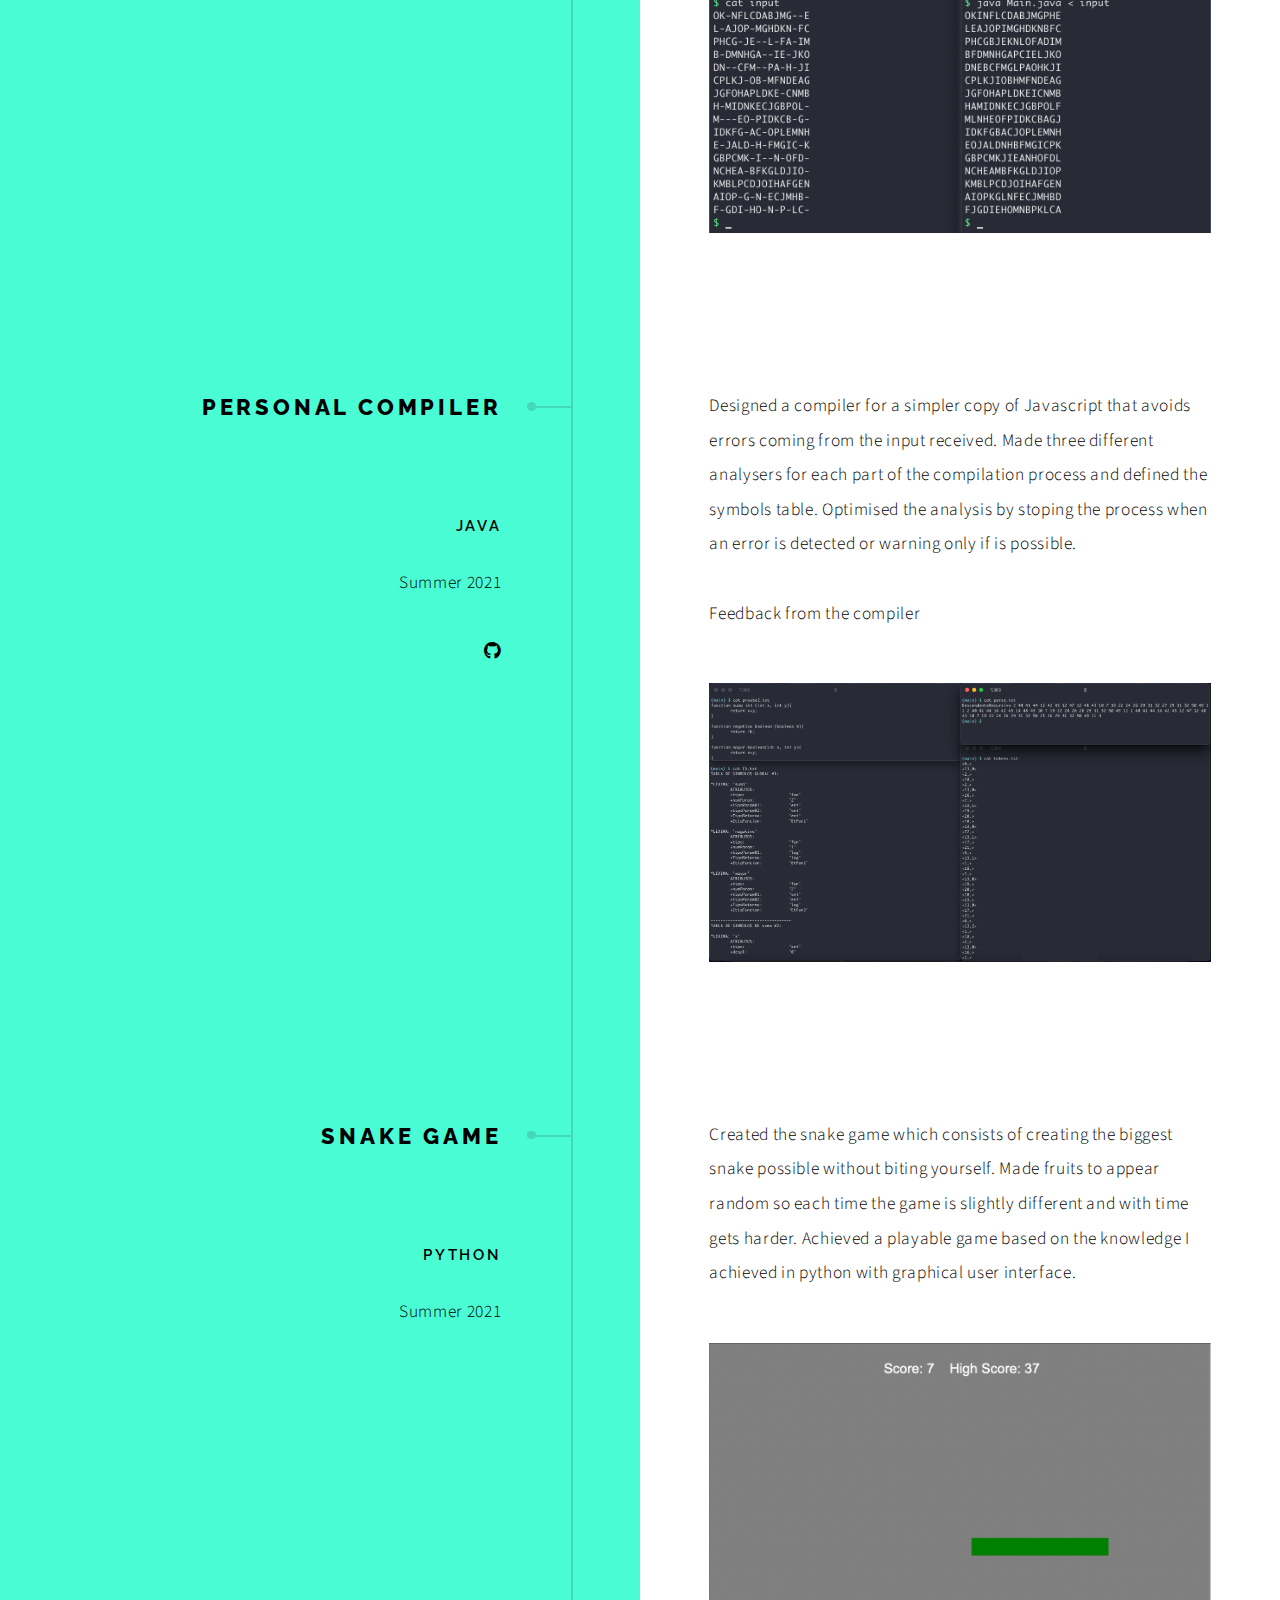
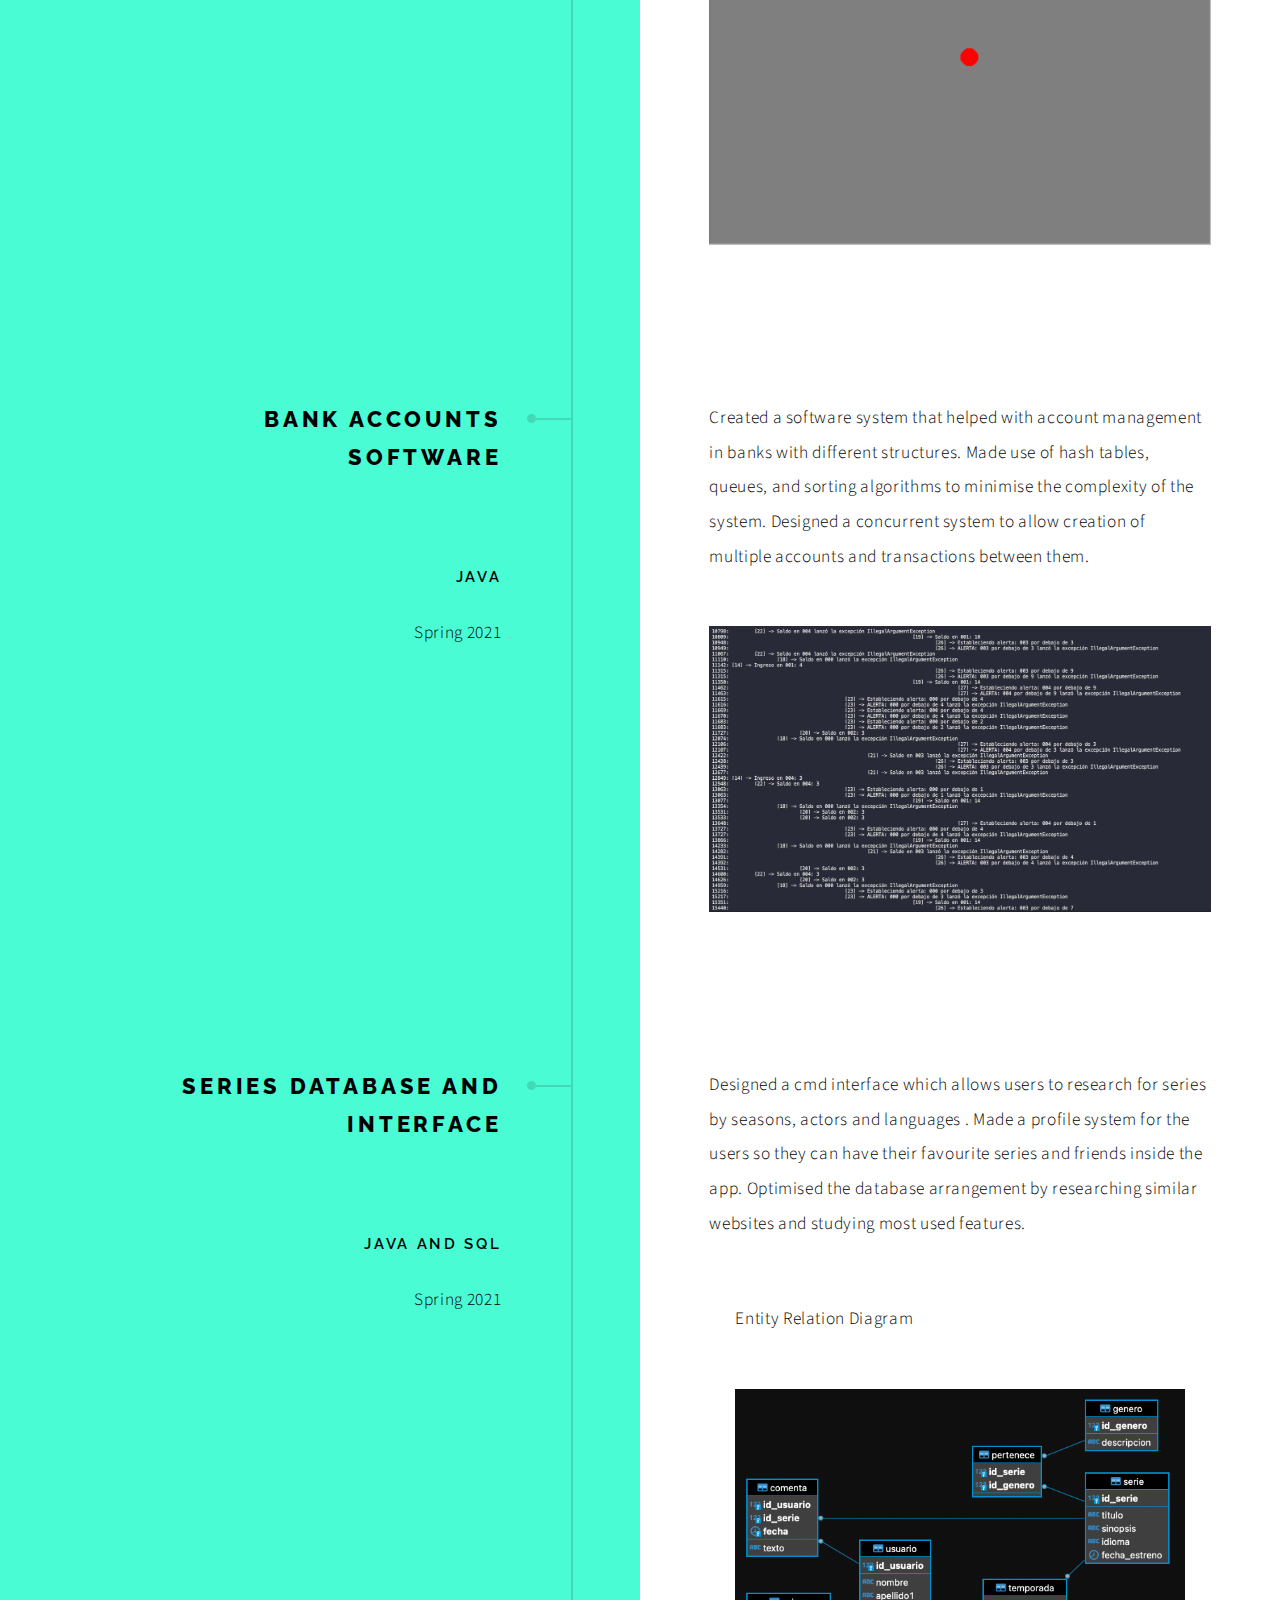
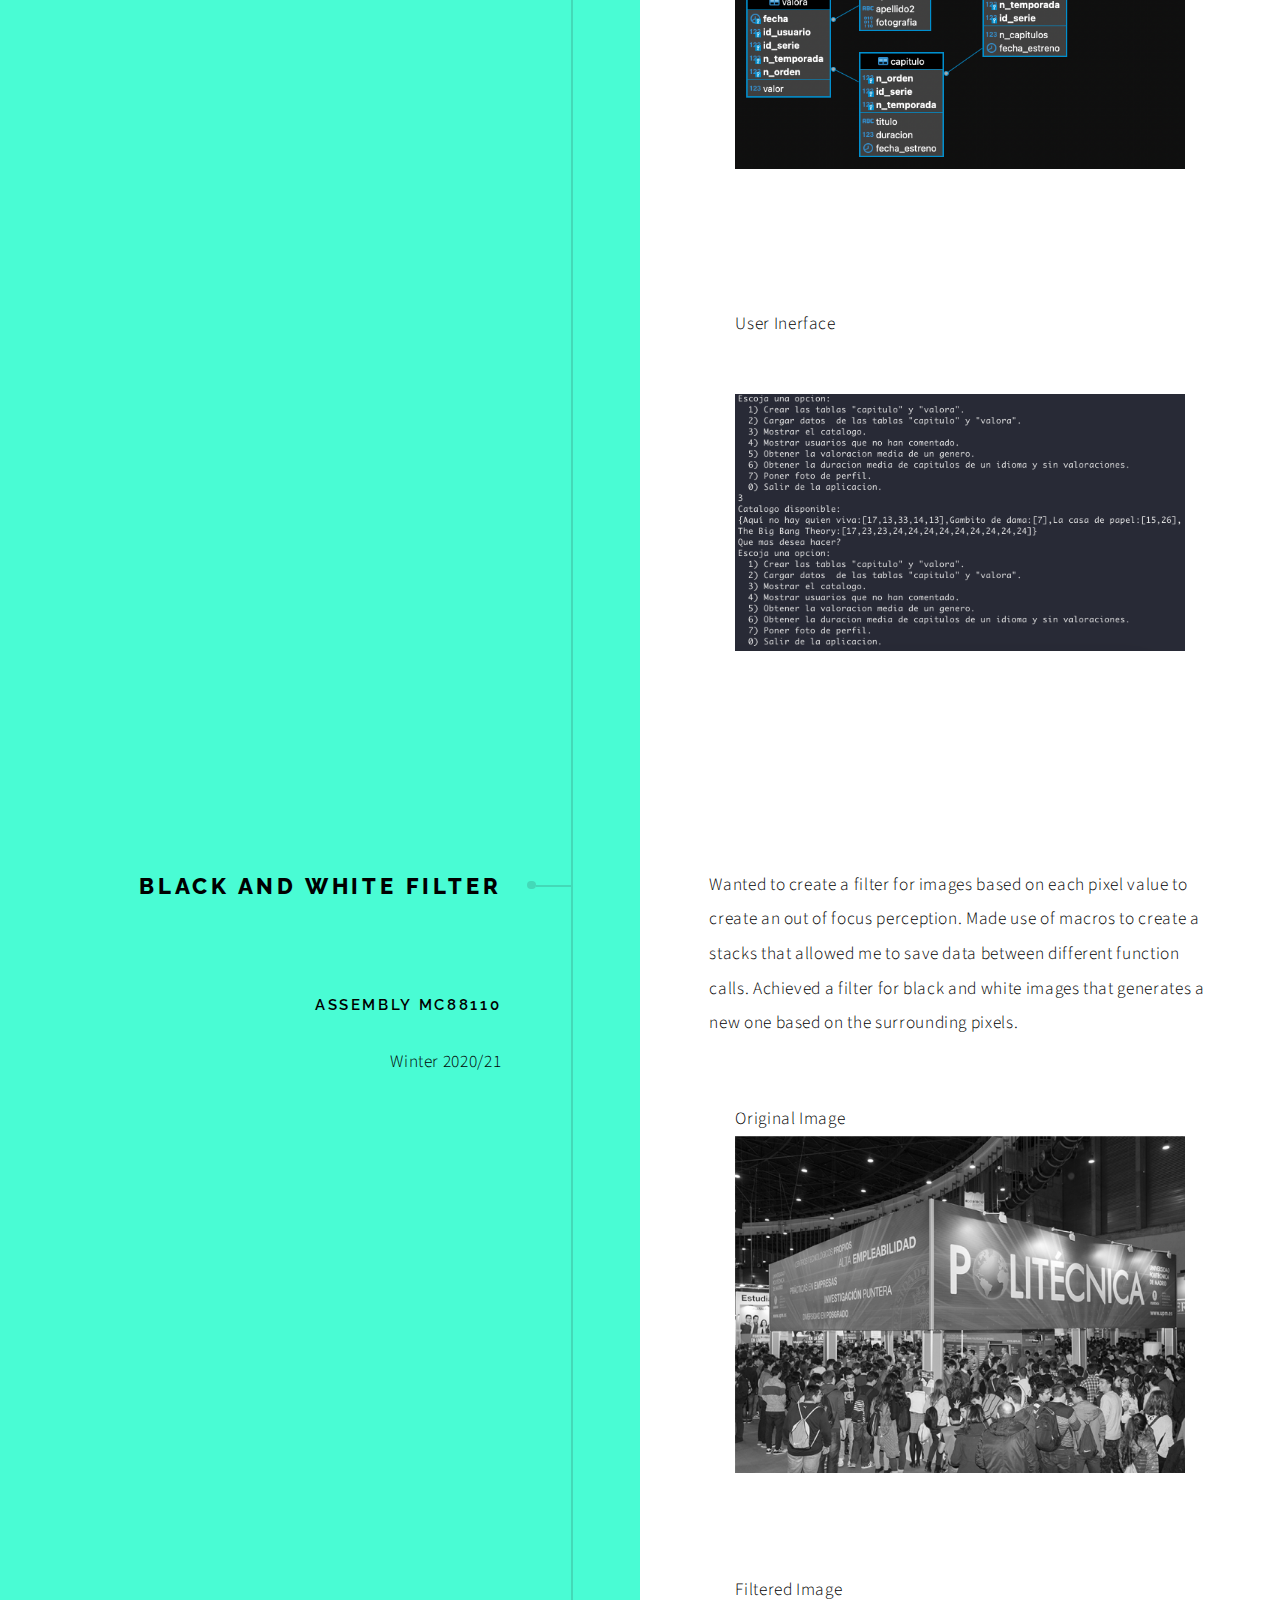
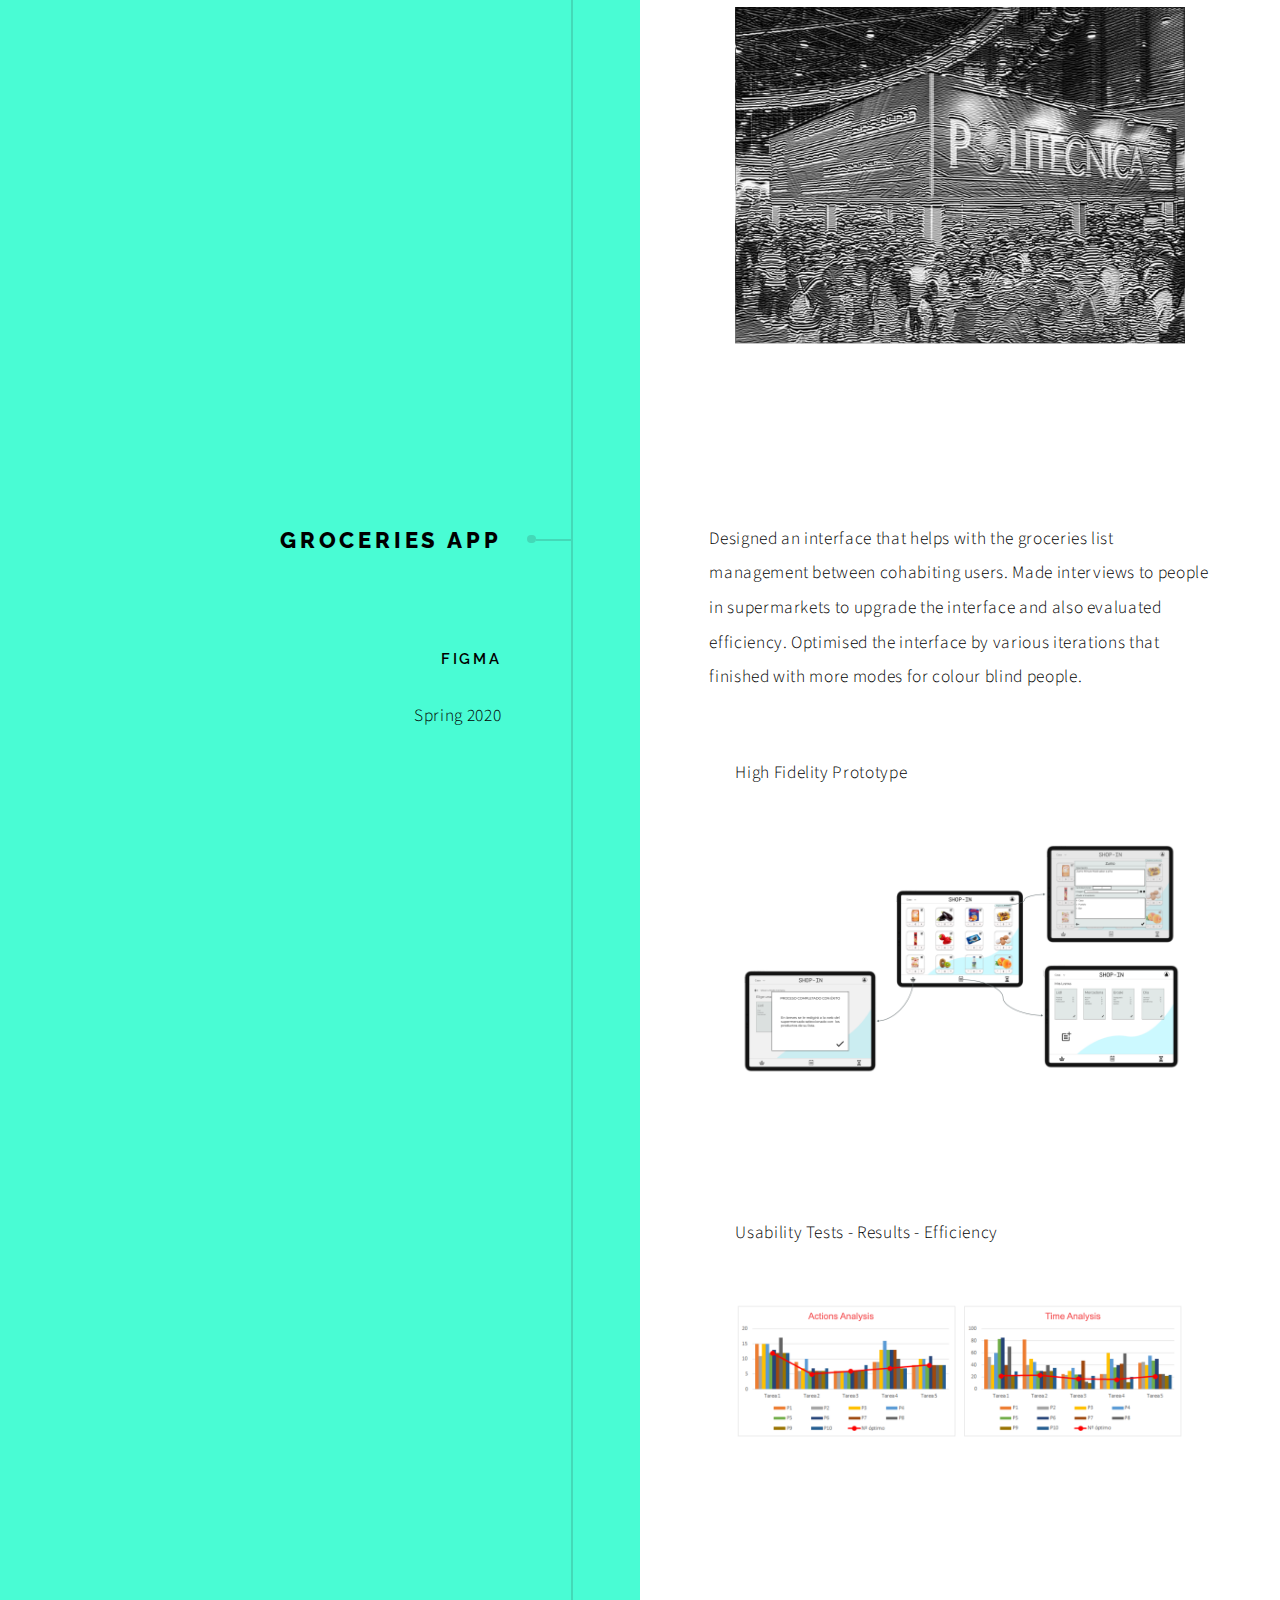
==== commit d79de451: "Added forgotten winter projects" ====
--- a/index.html
+++ b/index.html
@@ -101,6 +101,43 @@
 				<!-- Section -->
 				<section>
 					<header>
+						<h2>GeoCaching</h2>
+						<h3>API Java Rest Services </h3>
+						<p> Winter 2021/22</p>
+					</header>
+					<div class="content">
+						<p>Developed a Rest API for a clone of GeoCaching. Included two resources, users and treasures. The user resource can add a user, get users data, add friends, list friends,it can found treasures and be the creator of treasures. In the treasure resource are made the operations related with the information of the treasures, edit, delete and add new treasures.</p>
+						<div class="box">
+							<figure>
+								<figcaption>Request the summary of a user</figcaption>
+								<img src="images/sos/summary_request.jpeg" alt="Request the summary of a user" /></a>
+						</div>	
+						</figure>
+						<div class="box">
+							<figure>
+								<figcaption>Data Persistance</figcaption>
+								<img src="images/sos/sql_database.jpeg" alt="Data Persistance" /></a>
+							</figure>
+						</div>
+					</div>
+				</section>
+
+				<!-- Section -->
+				<section>
+					<header>
+						<h2>Distributed Systems Broker</h2>
+						<h3>C</h3>
+						<p> Winter 2021/22</p>
+					</header>
+					<div class="content">
+						<p>Implemented a broker and a client for a distributed system which lets the users list all the available themes, subscribe and unsuscribe to those themes, show users subscribed to a theme, publish into the themes, receive messges from multiple themes because they get queued and save them into files. Also the system let the users close the client and resume their session with the themes they were subscribed. Also some filters are availabele for a better experience while listing the attributes.</p>
+						<span class="image main"><img src="images/broker/broker.png" alt="broker ds" /></span>
+					</div>
+				</section>
+				
+				<!-- Section -->
+				<section>
+					<header>
 						<h2>Bank Fraud Detection Middleware</h2>
 						<h3>Java JMS</h3>
 						<p> Winter 2021/22</p>
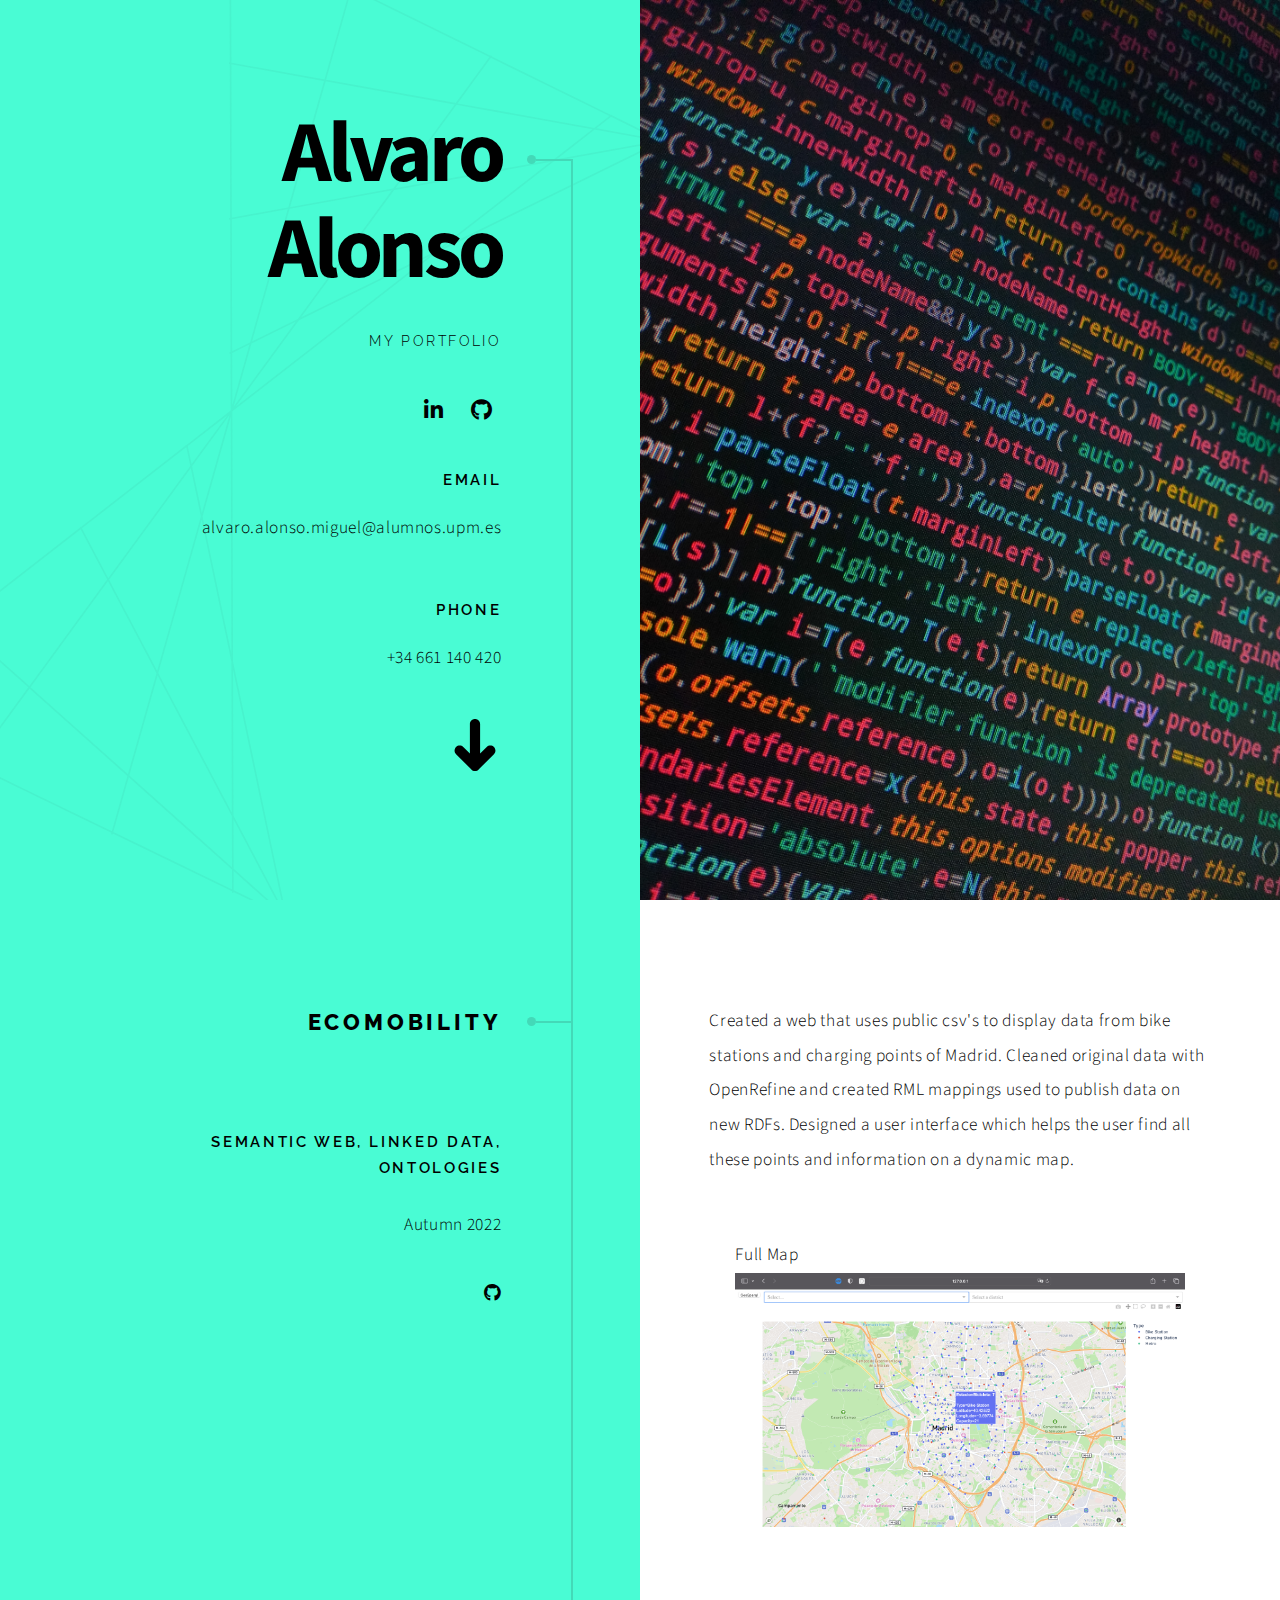
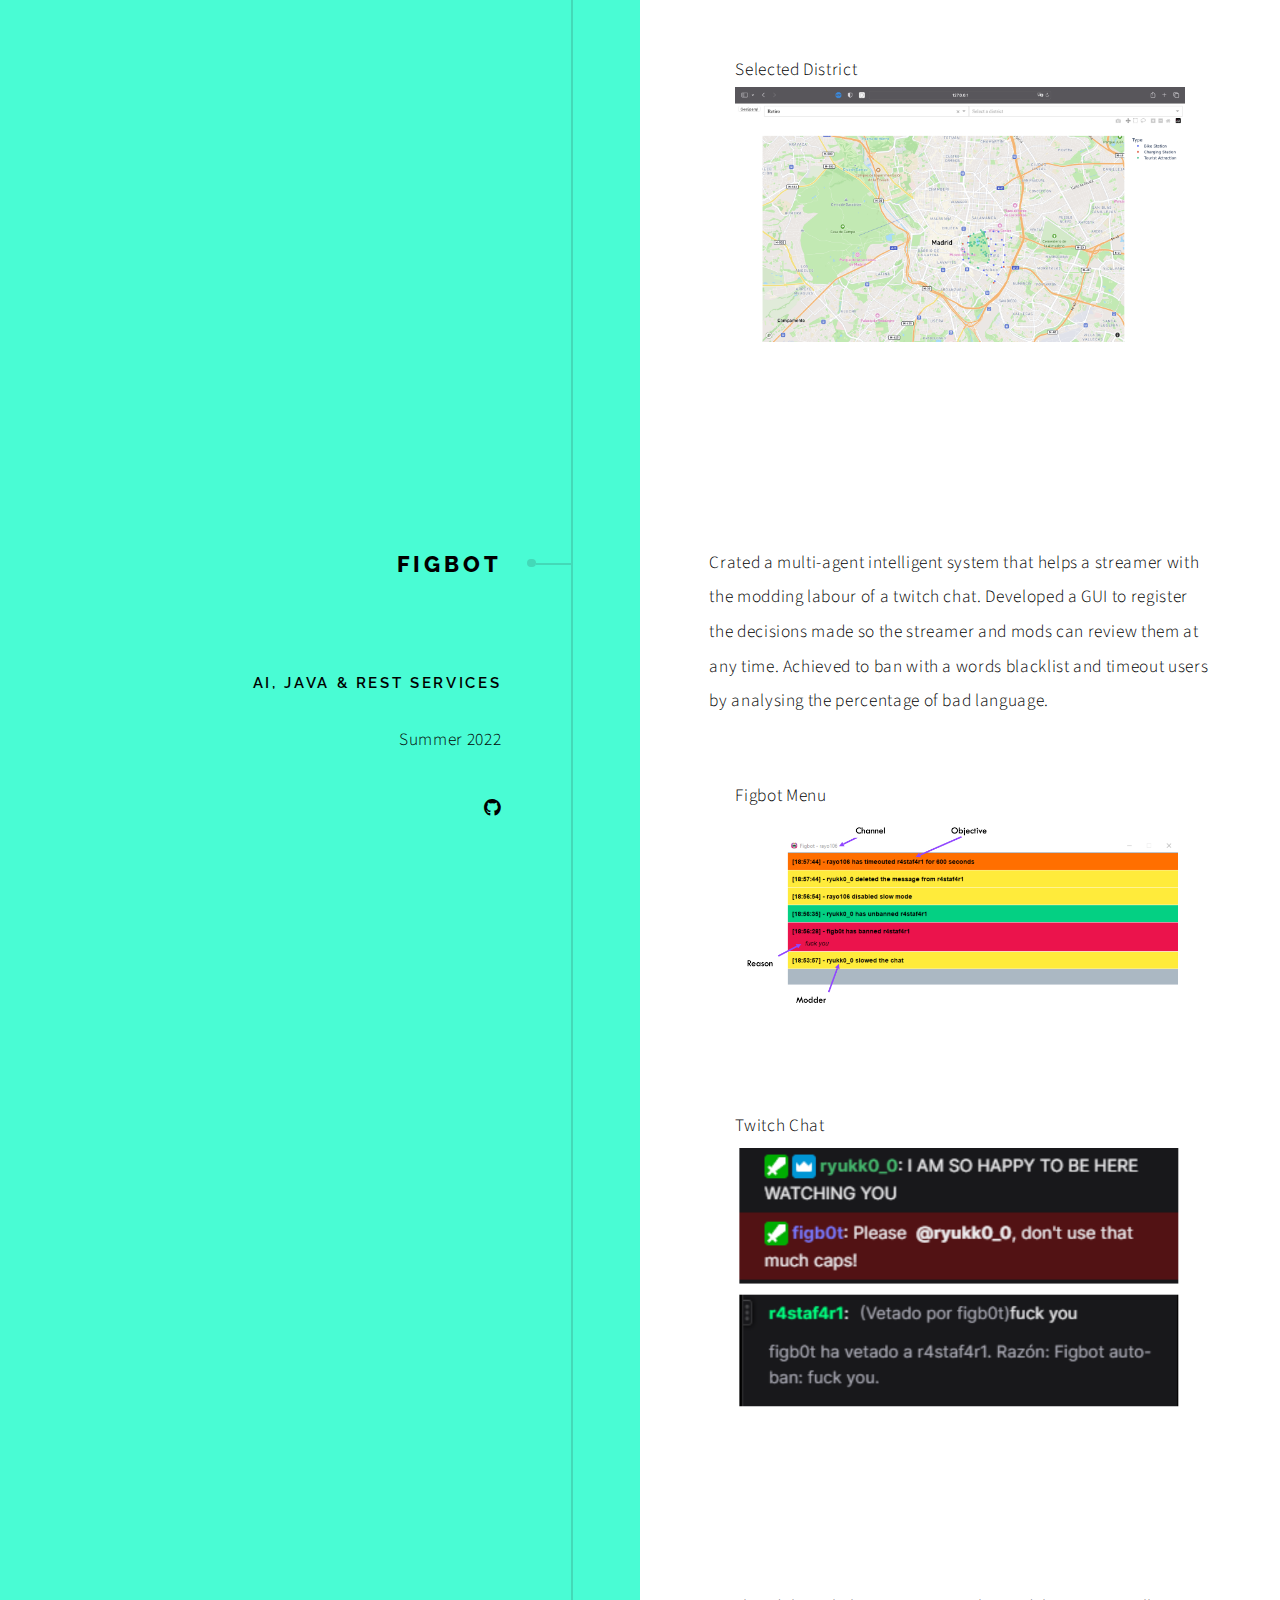
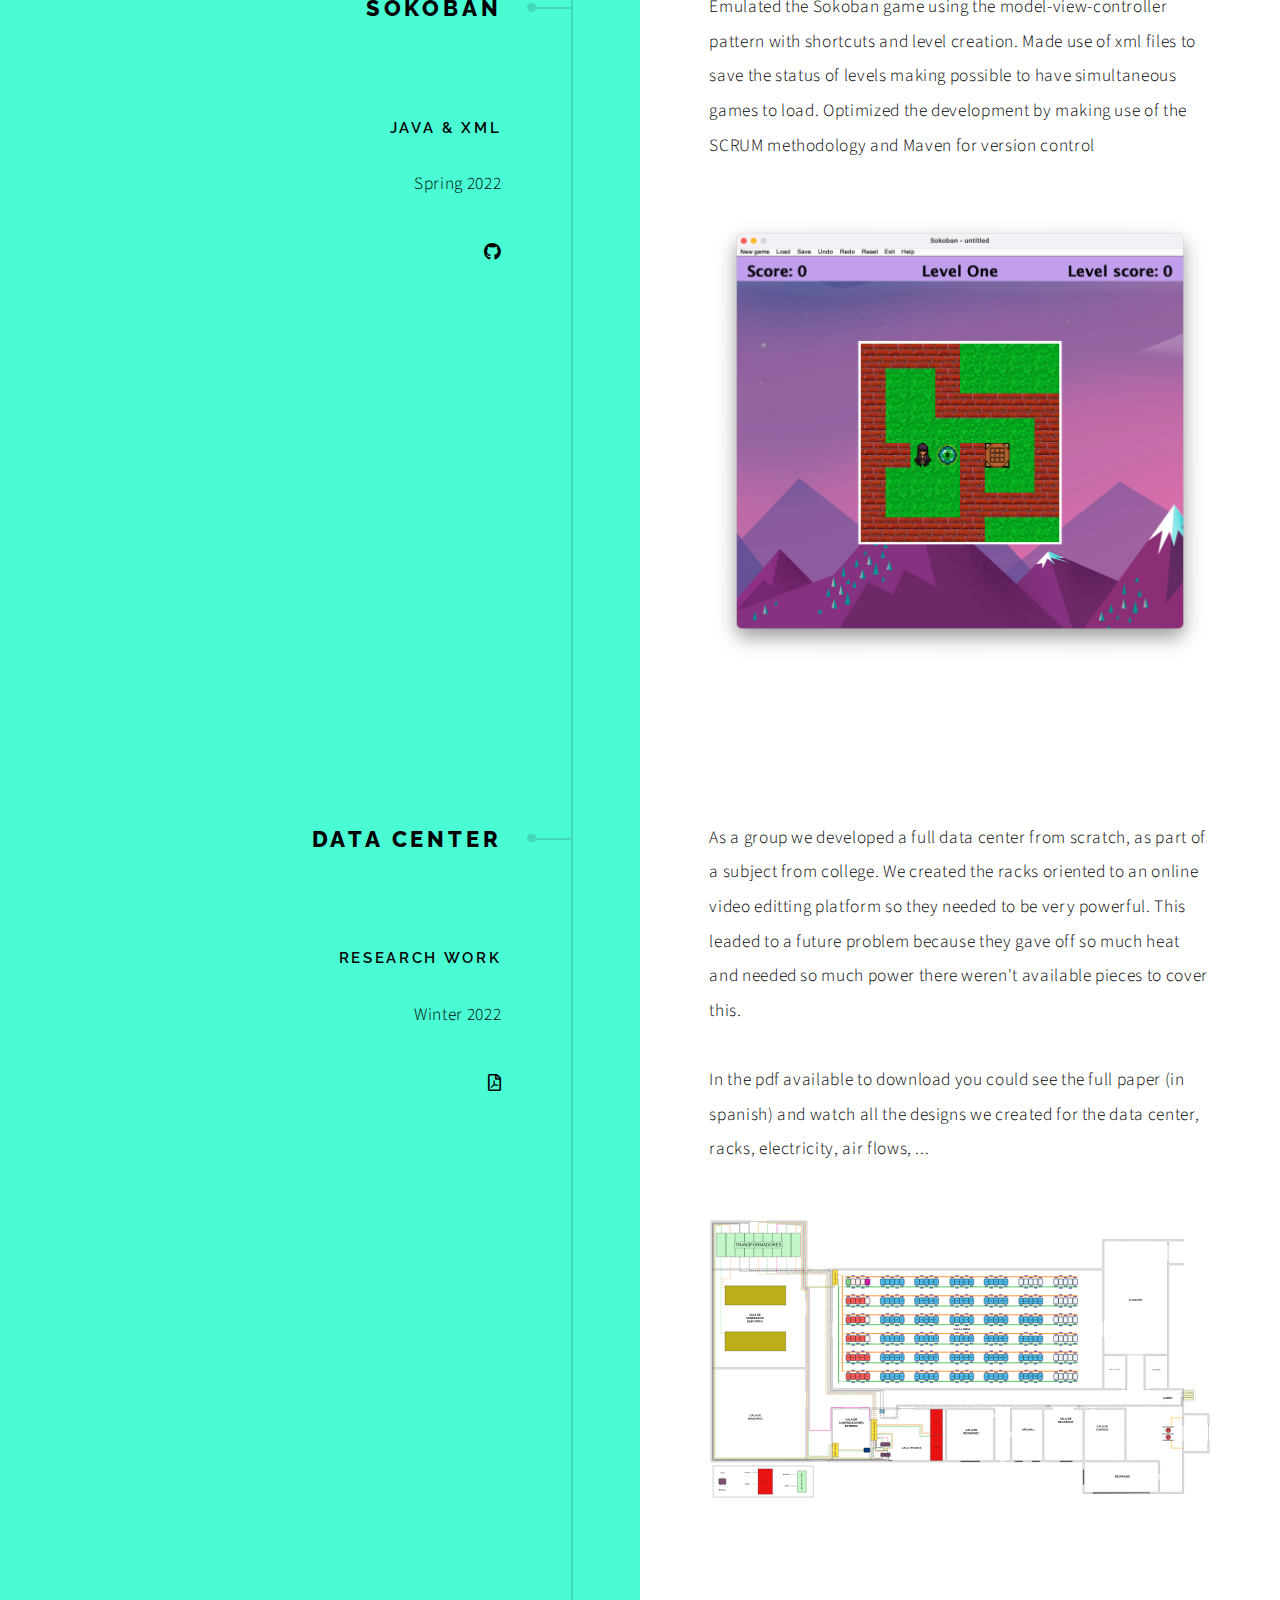
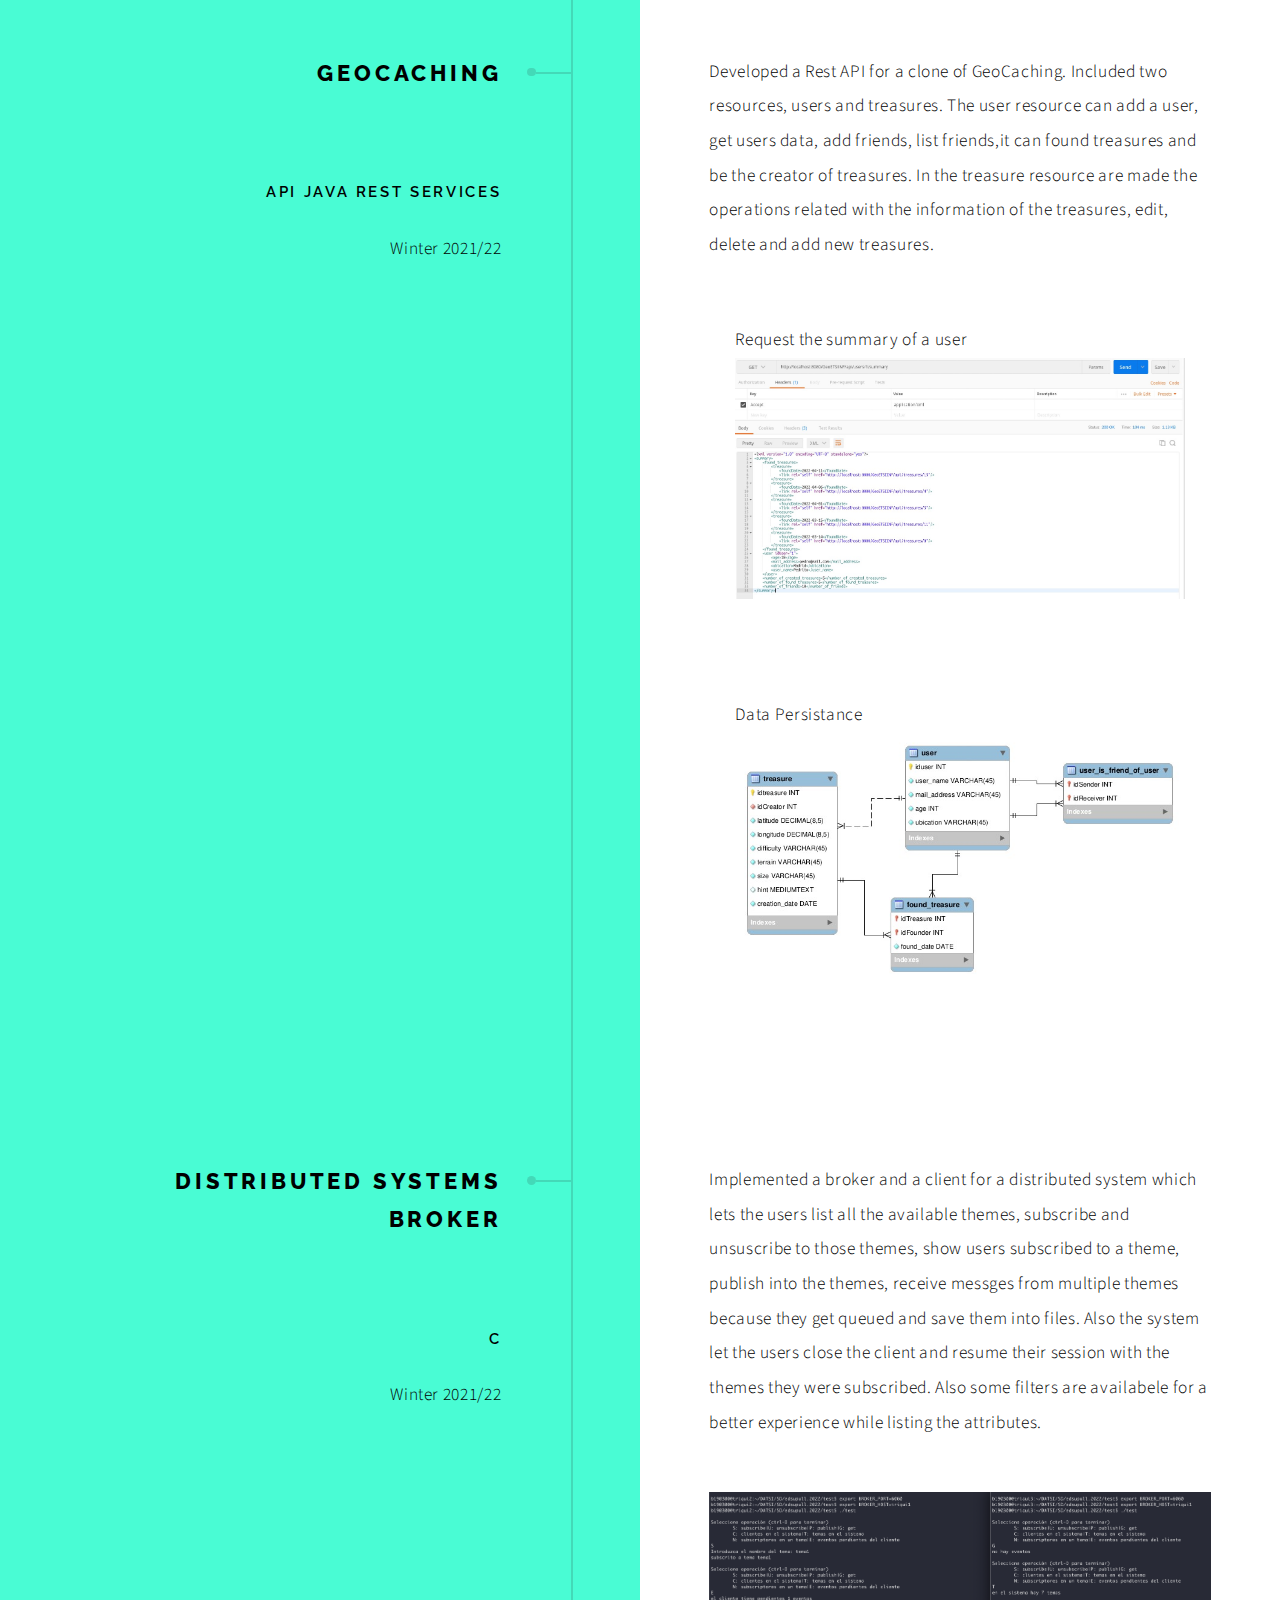
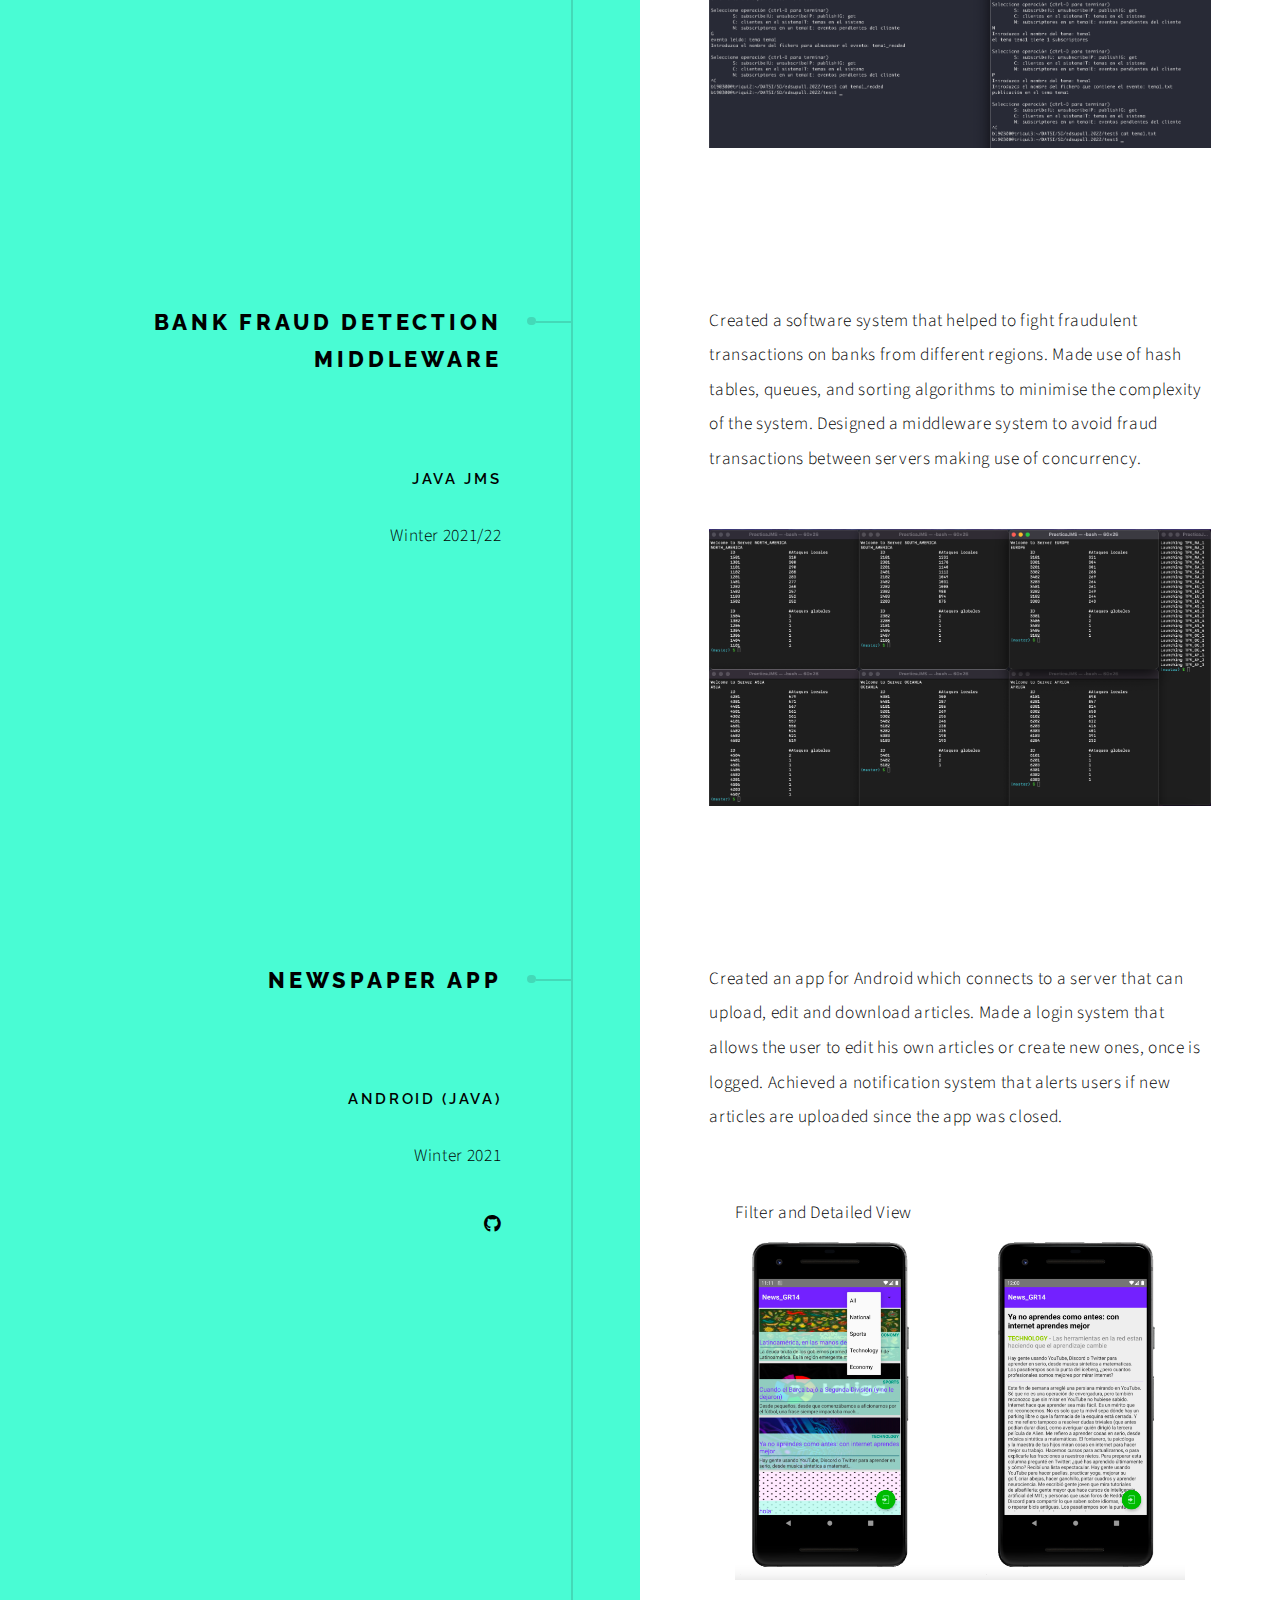
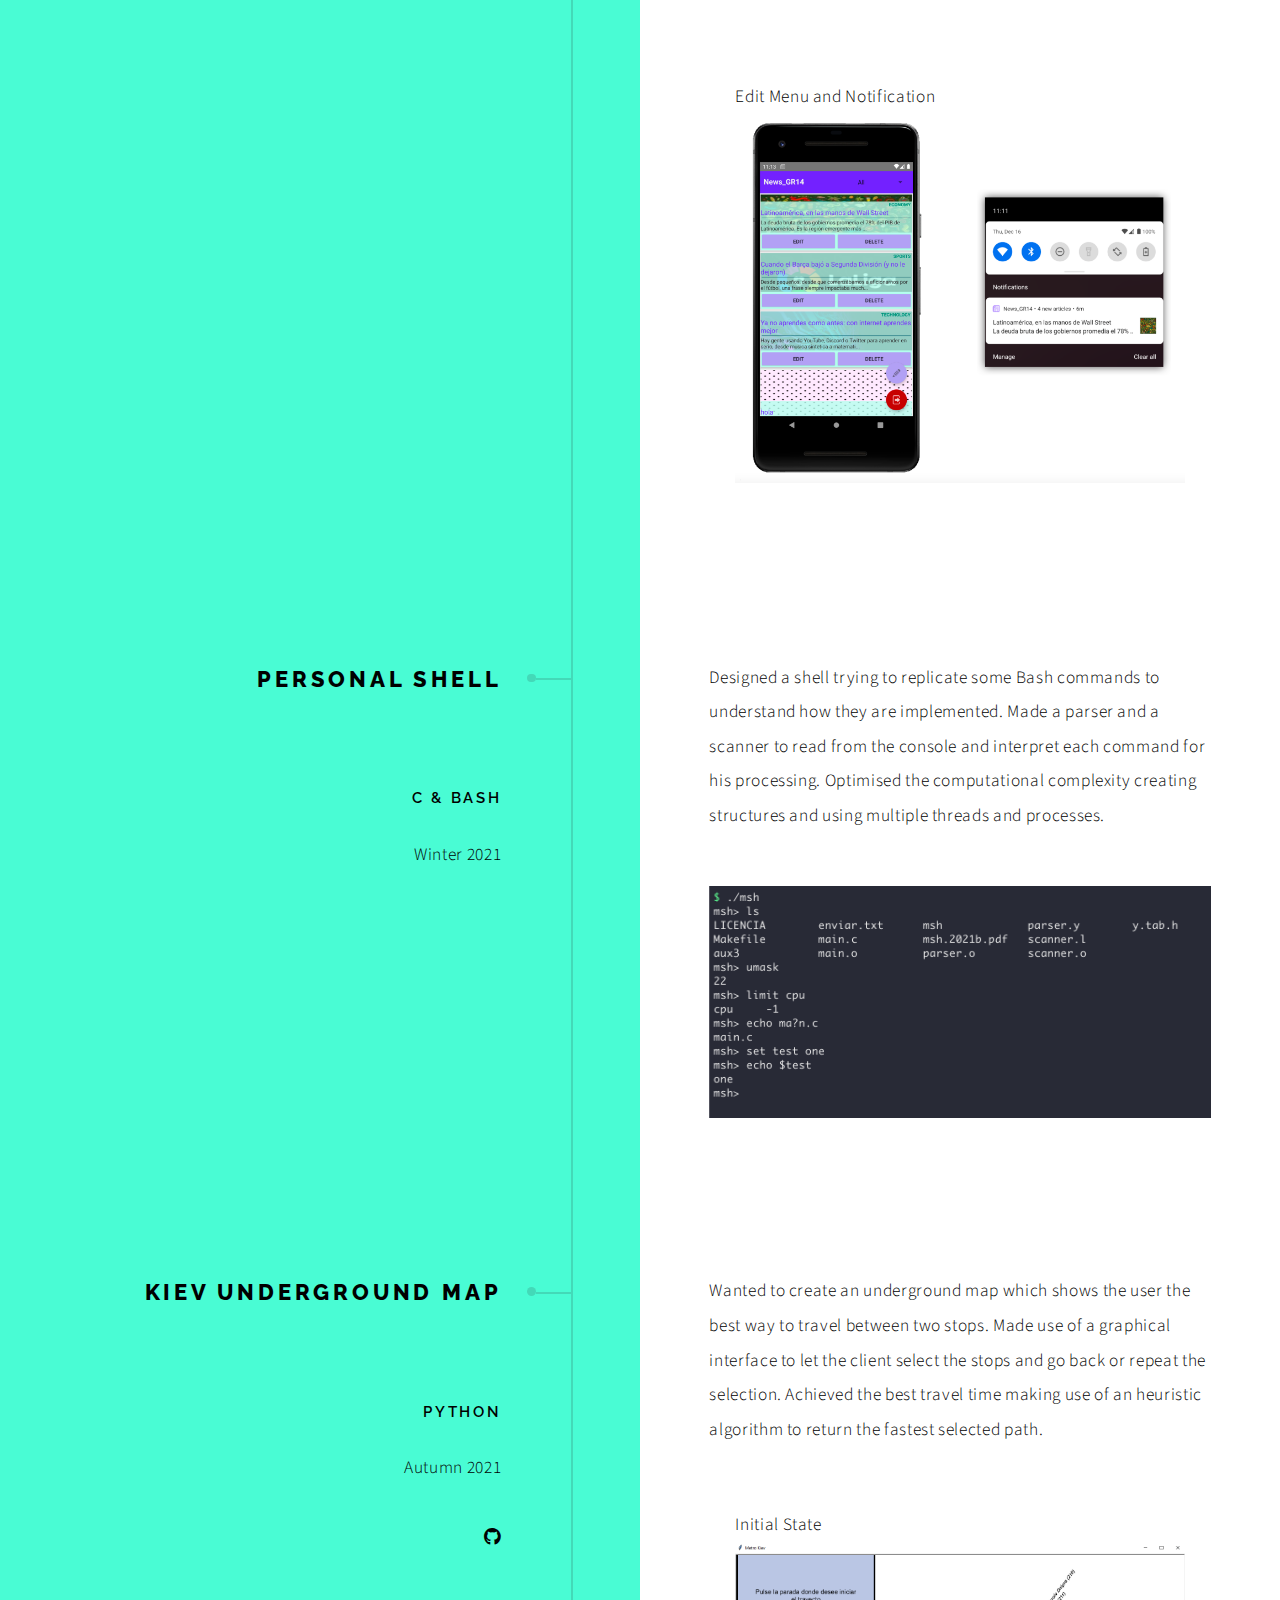
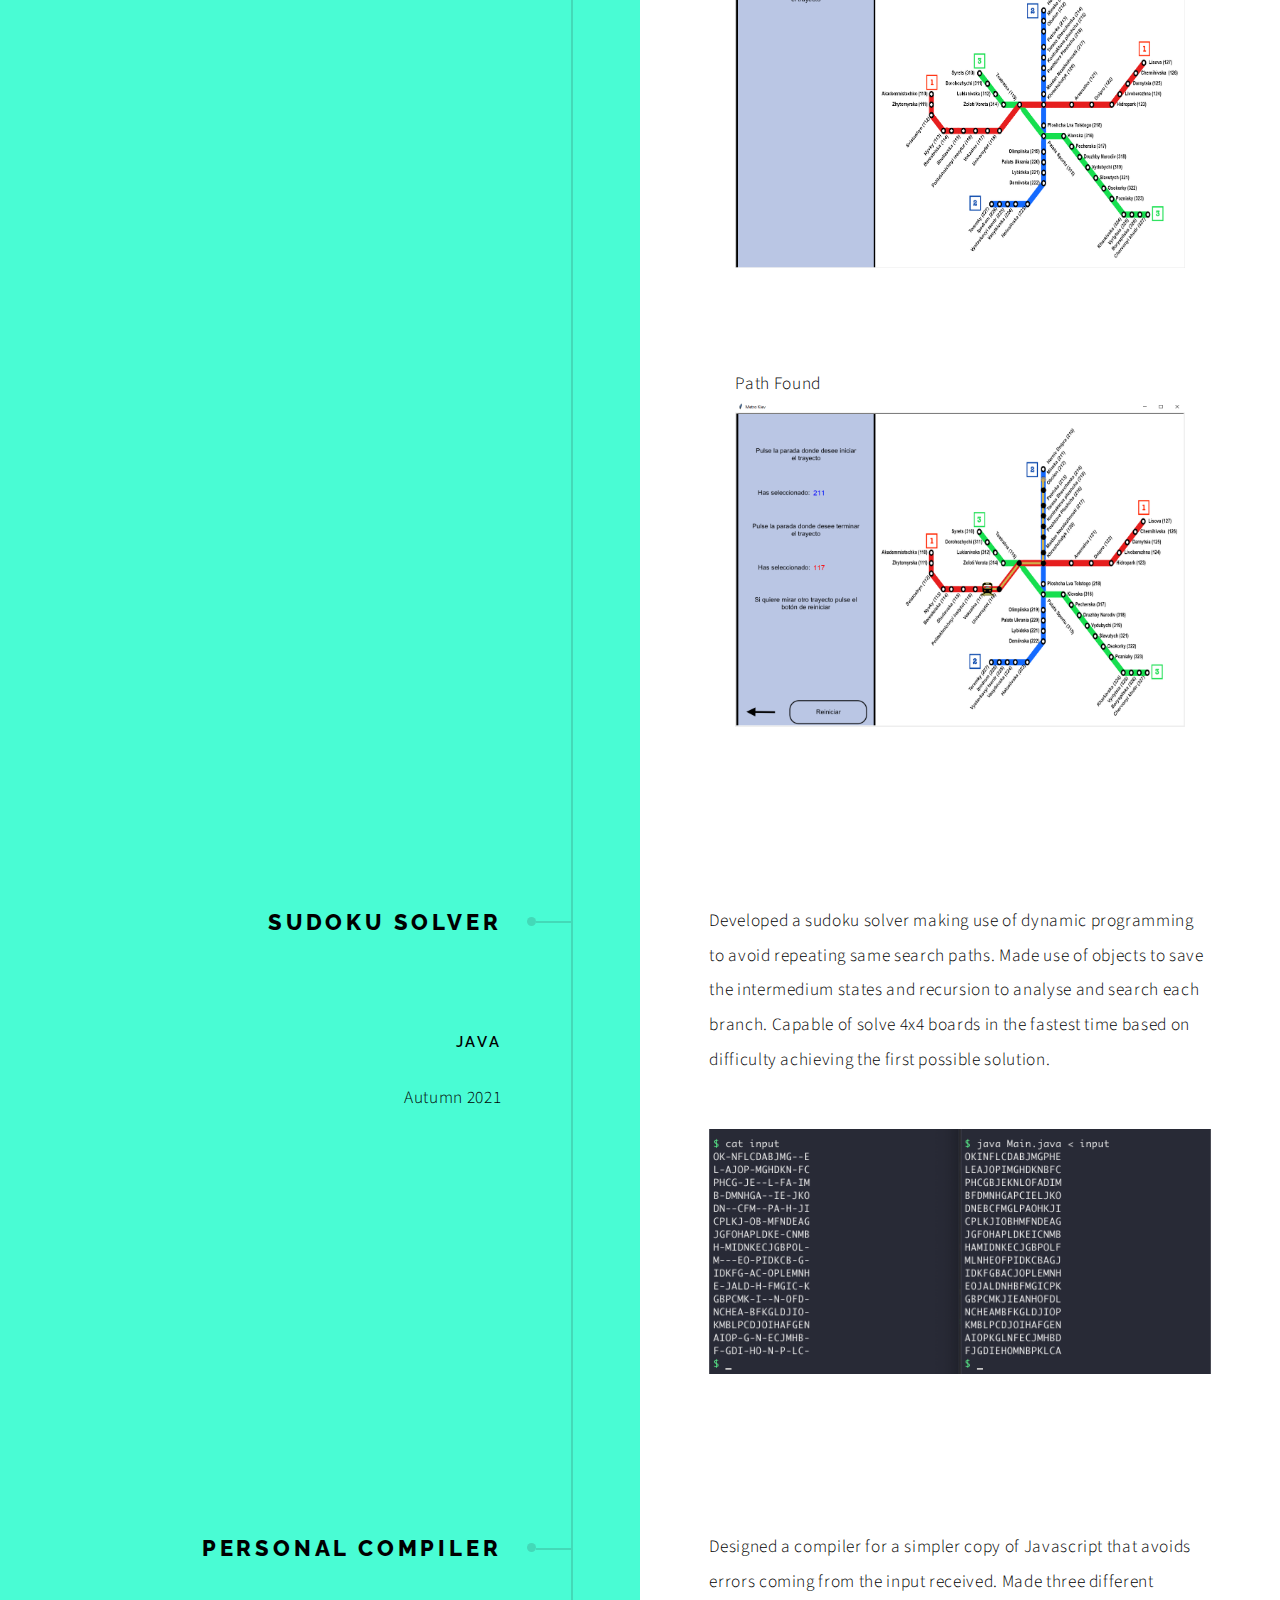
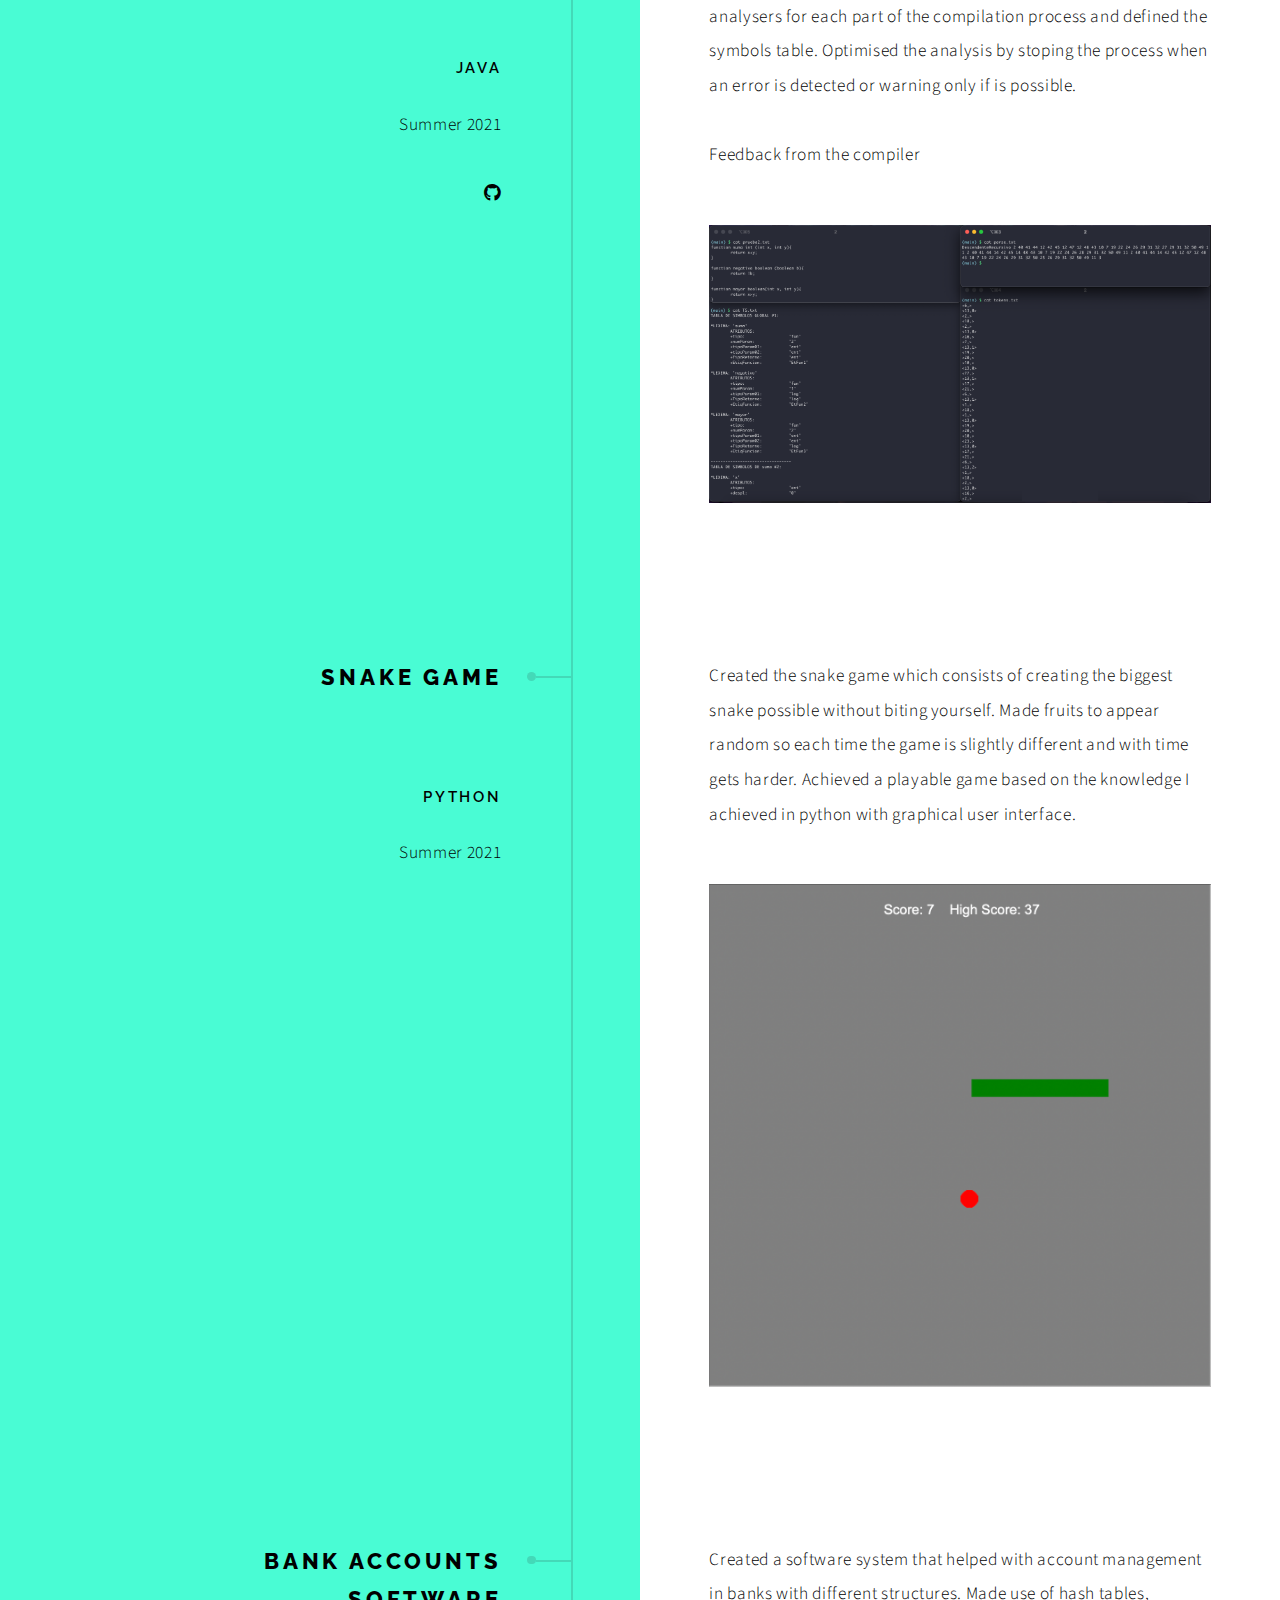
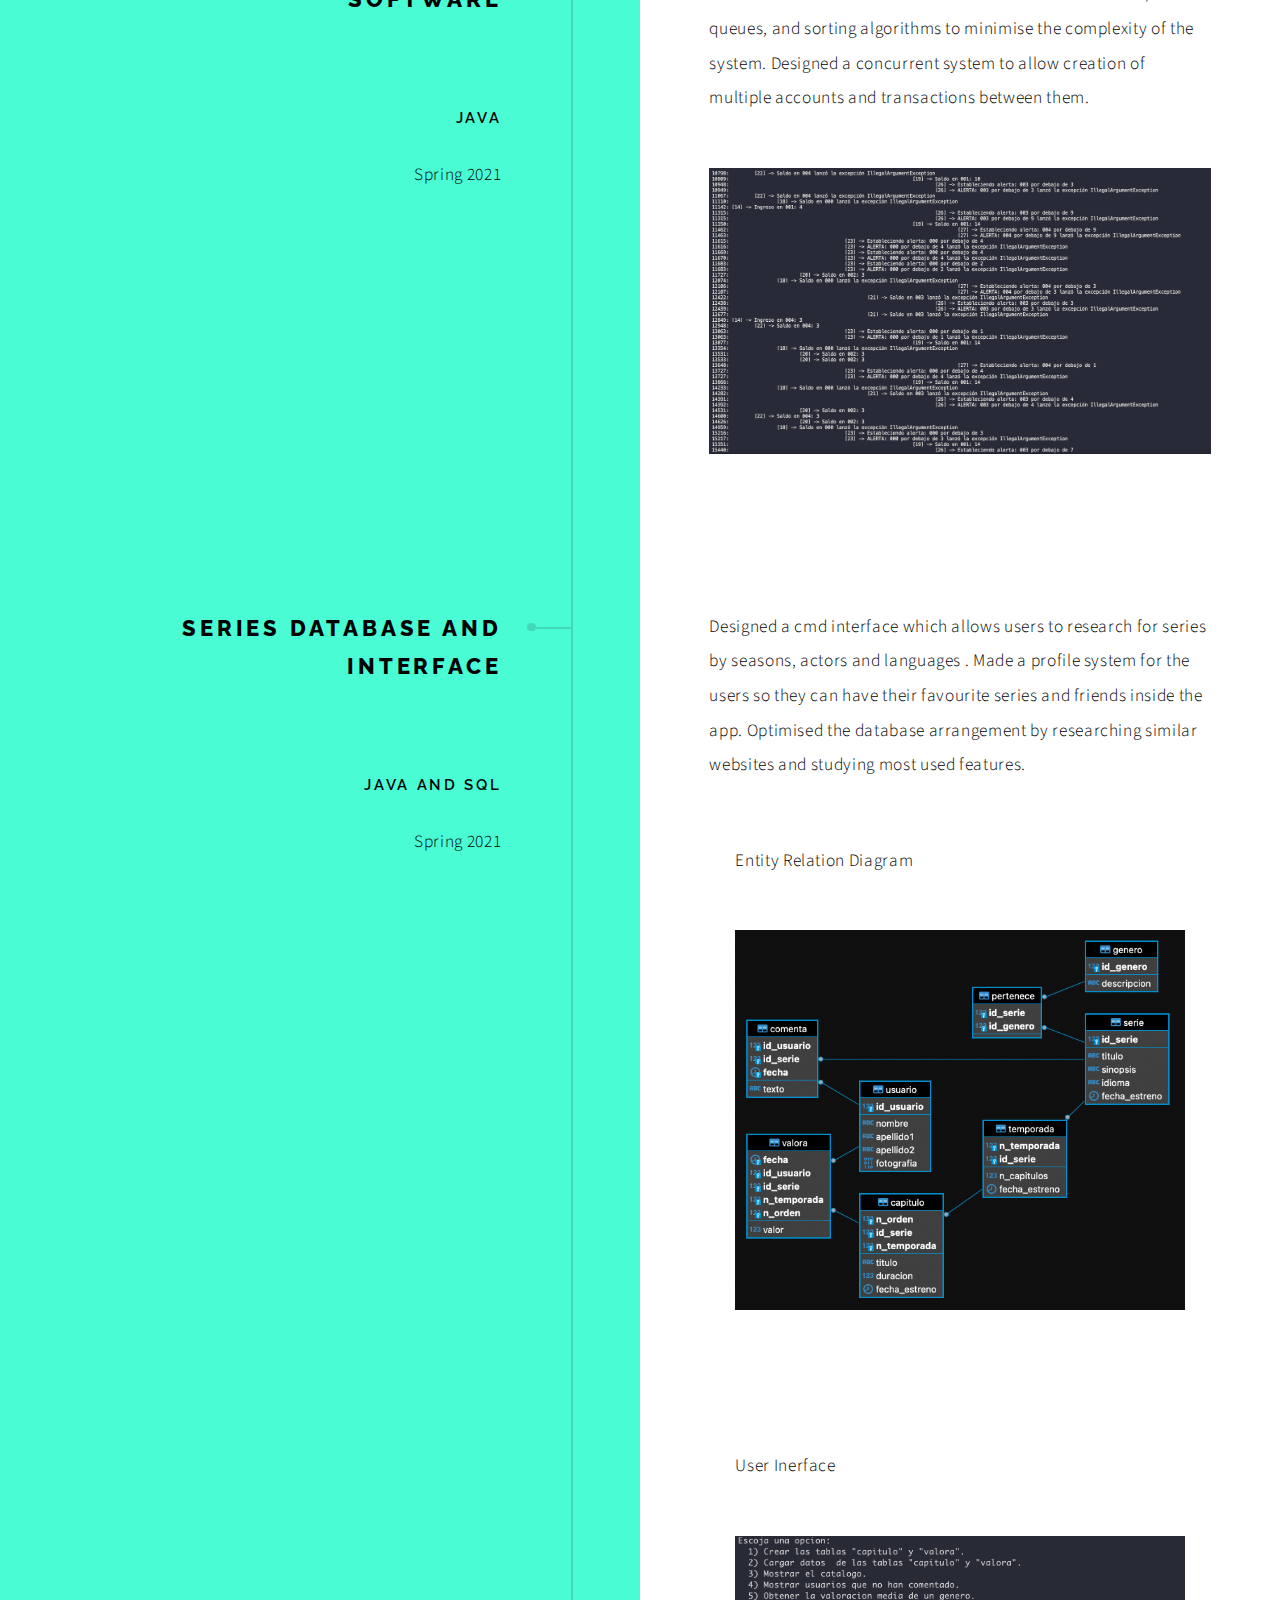
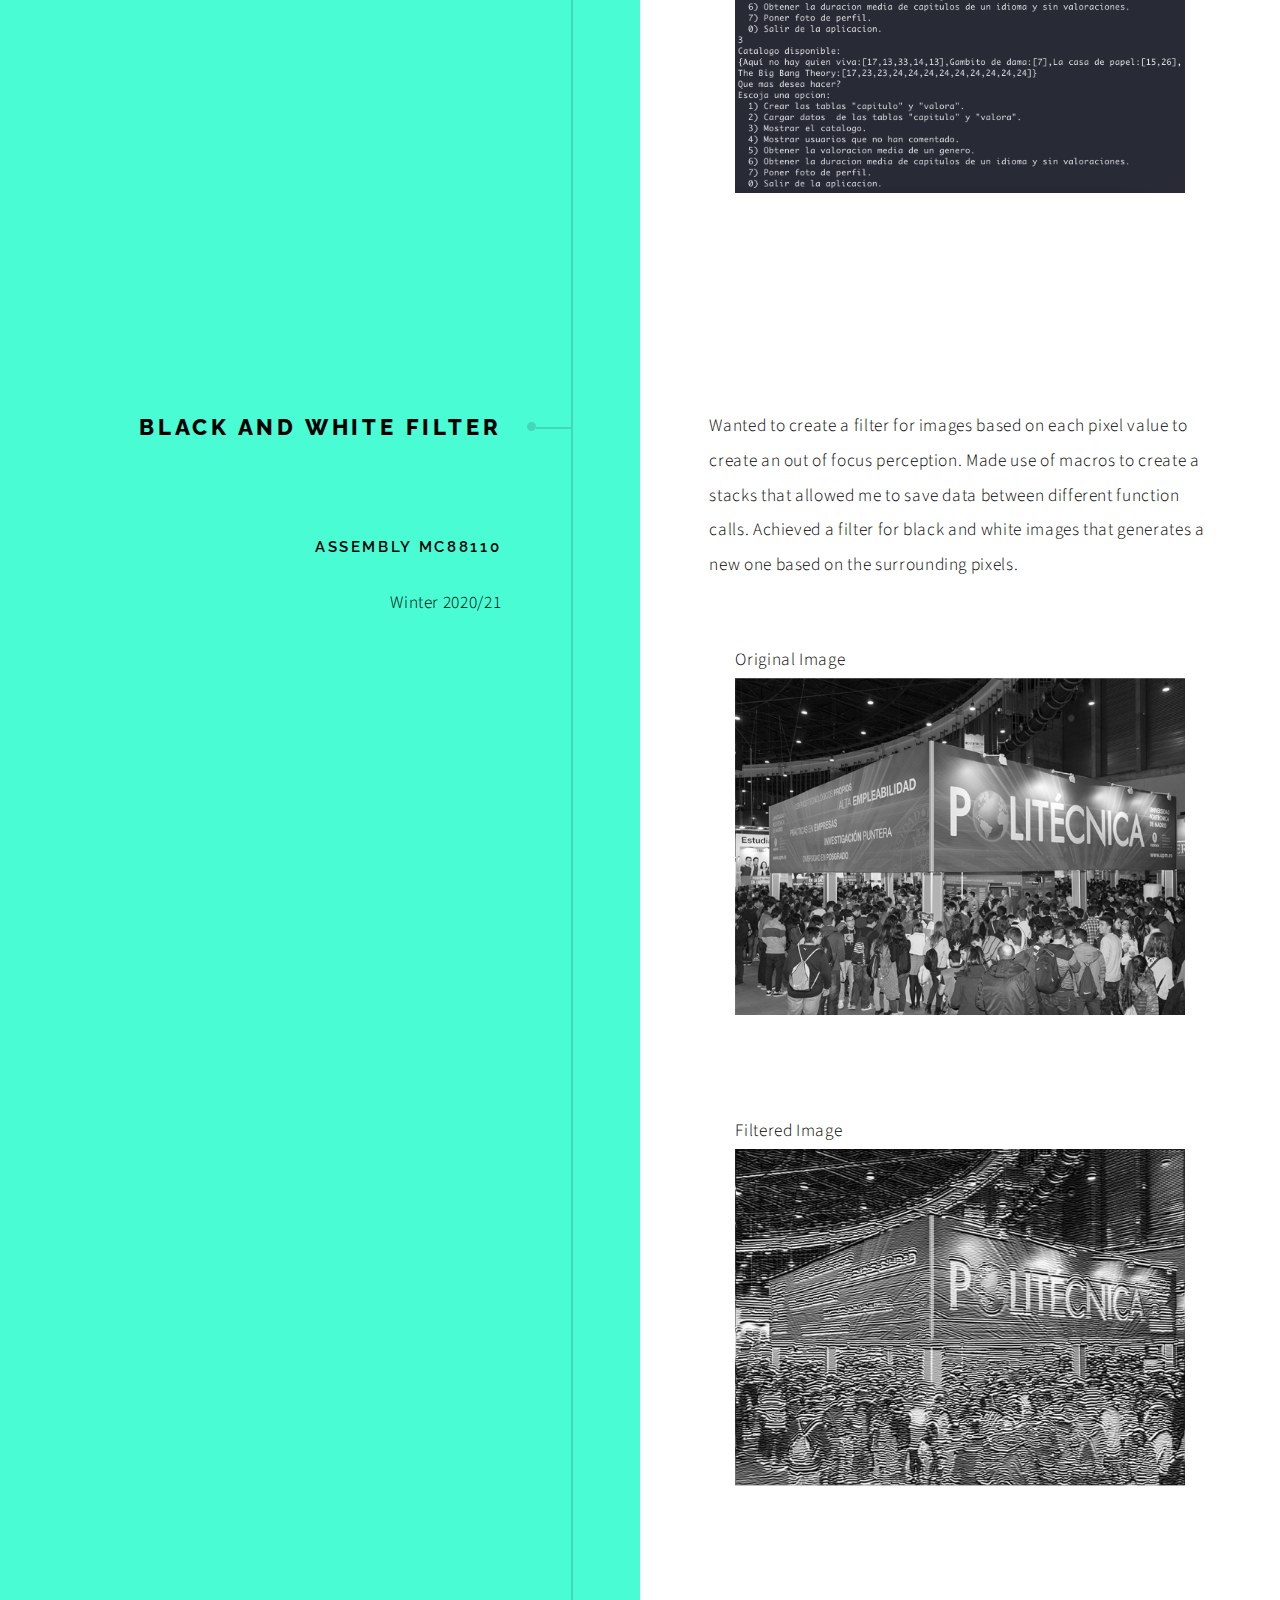
==== commit 8601536a: "Included ecomobility" ====
--- a/index.html
+++ b/index.html
@@ -47,6 +47,31 @@
 				<!-- Section -->
 				<section id="first">
 					<header>
+						<h2>Ecomobility</h2>
+						<h3>Semantic Web, Linked Data, Ontologies</h3>
+						<p> Autumn 2022</p>
+						<a href="https://github.com/FacultadInformatica-LinkedData/Curso2022-2023/tree/master/HandsOn/Group02" class="icon brands fa-github"><span class="label">GitHub</span></a>
+					</header>
+					<div class="content">
+						<p>Created a web that uses public csv's to display data from bike stations and charging points of Madrid. Cleaned original data with OpenRefine and created RML mappings used to publish data on new RDFs. Designed a user interface which helps the user find all these points and information on a dynamic map.</p>
+						<div class="box">
+							<figure>
+								<figcaption>Full Map</figcaption>
+								<img src="images/ecomobility/full_map.png" alt="Full Map" /></a>
+						</div>	
+						</figure>
+						<div class="box">
+							<figure>
+								<figcaption>Selected District</figcaption>
+								<img src="images/ecomobility/district_map.png" alt="District Map" /></a>
+							</figure>
+						</div>
+					</div>
+				</section>
+
+				<!-- Section -->
+				<section>
+					<header>
 						<h2>Figbot</h2>
 						<h3>AI, Java & Rest Services</h3>
 						<p> Summer 2022</p>
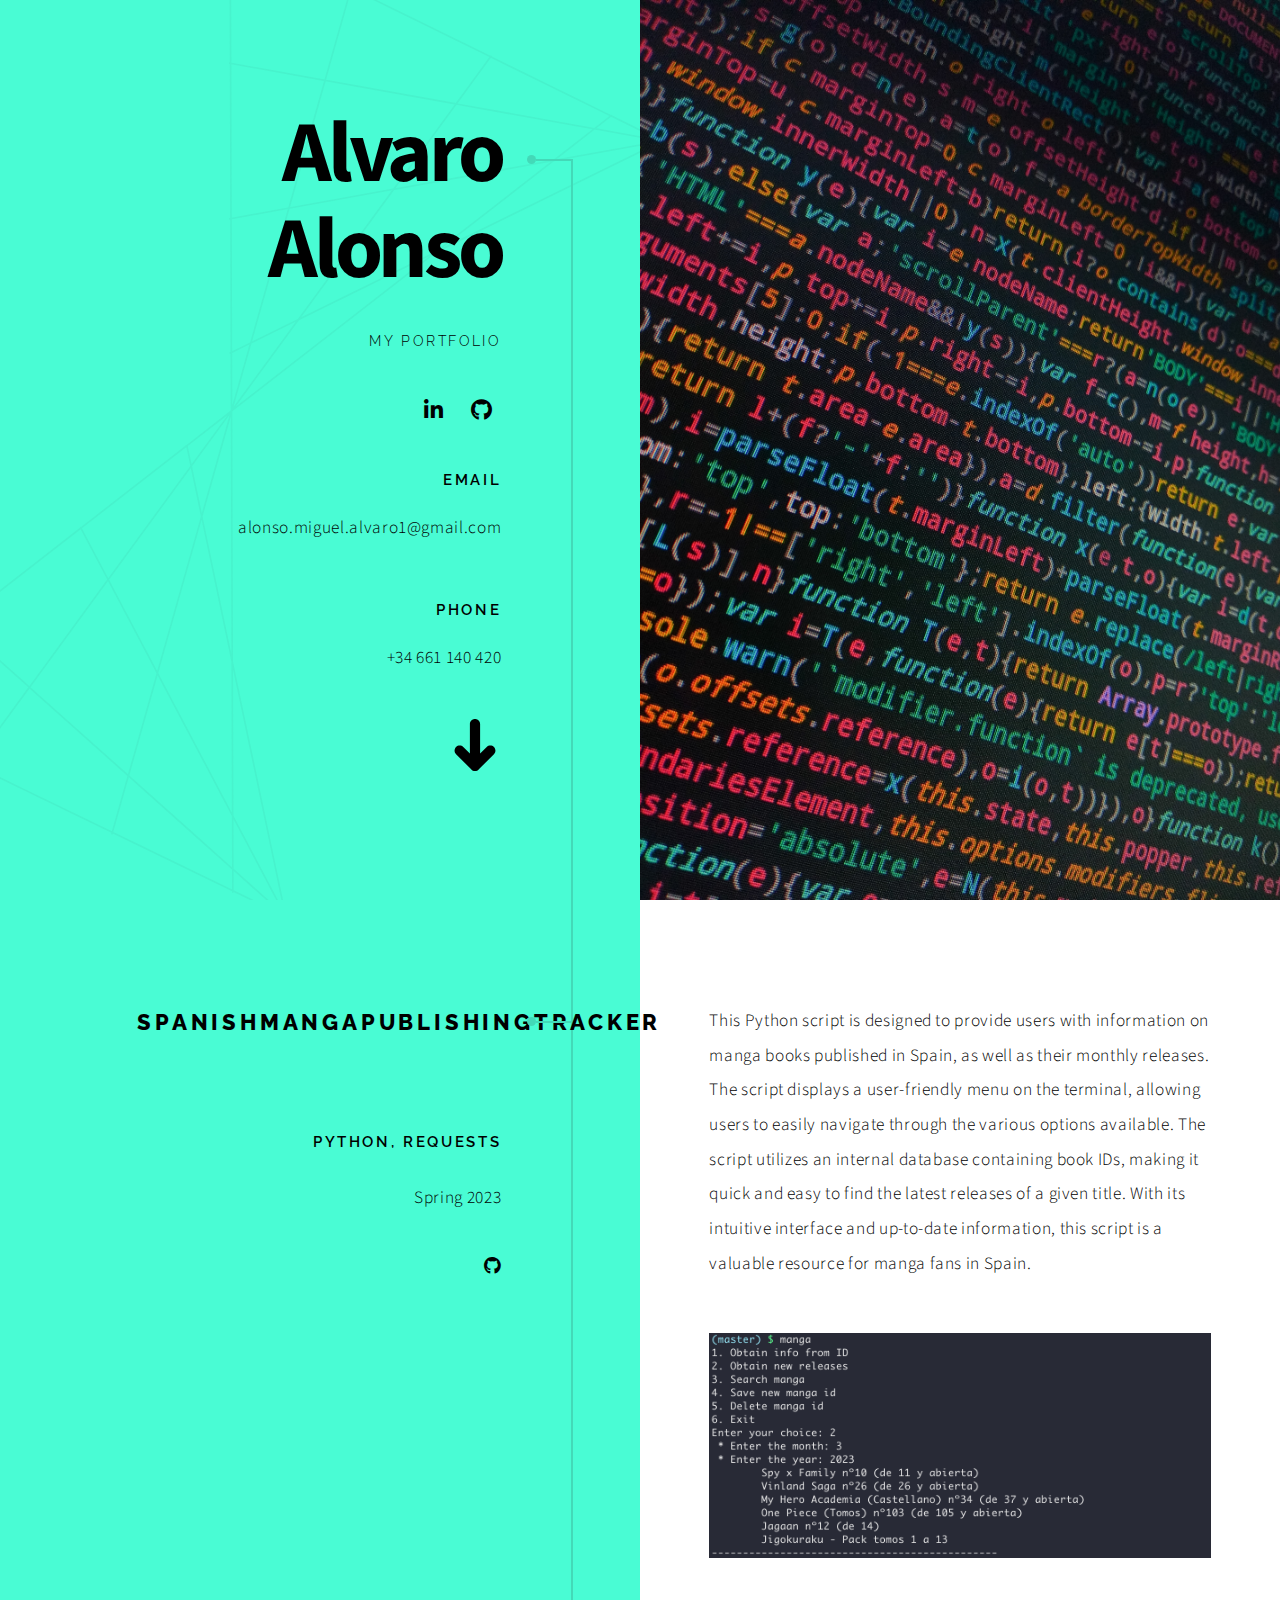
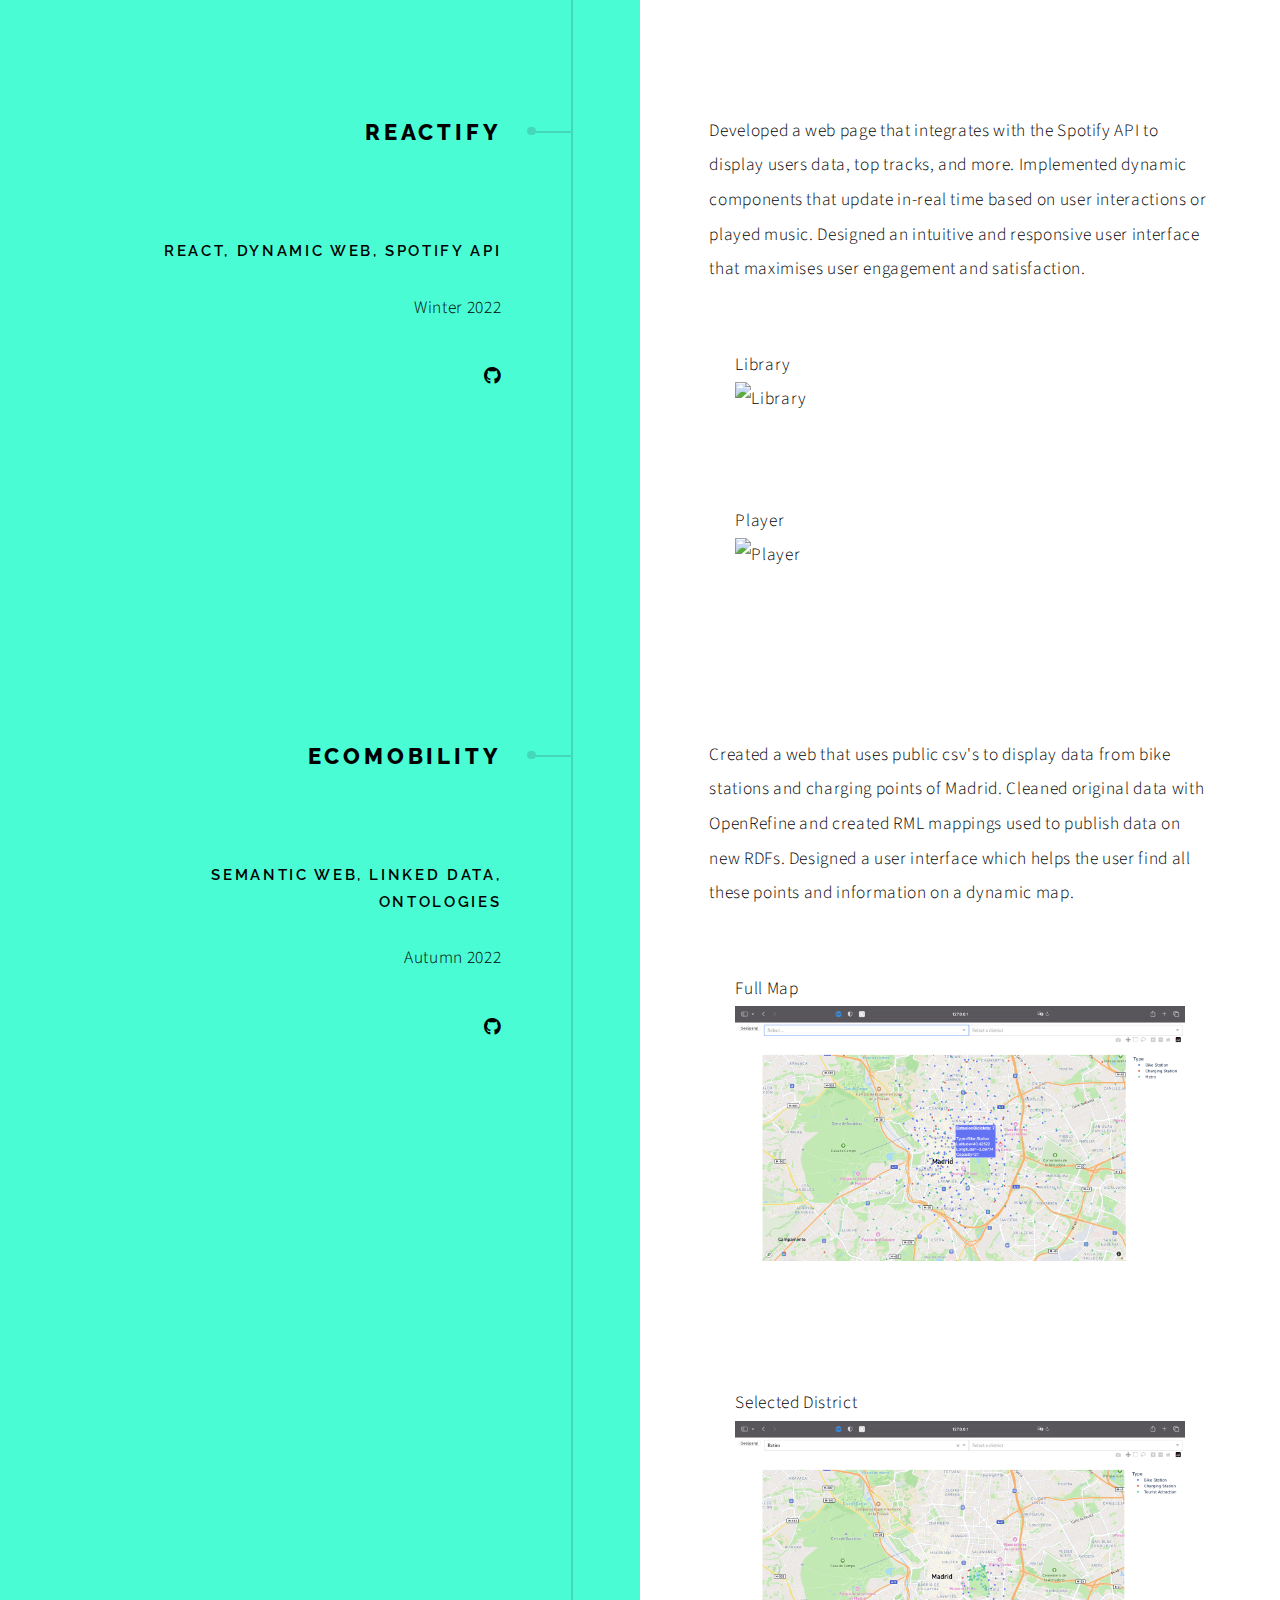
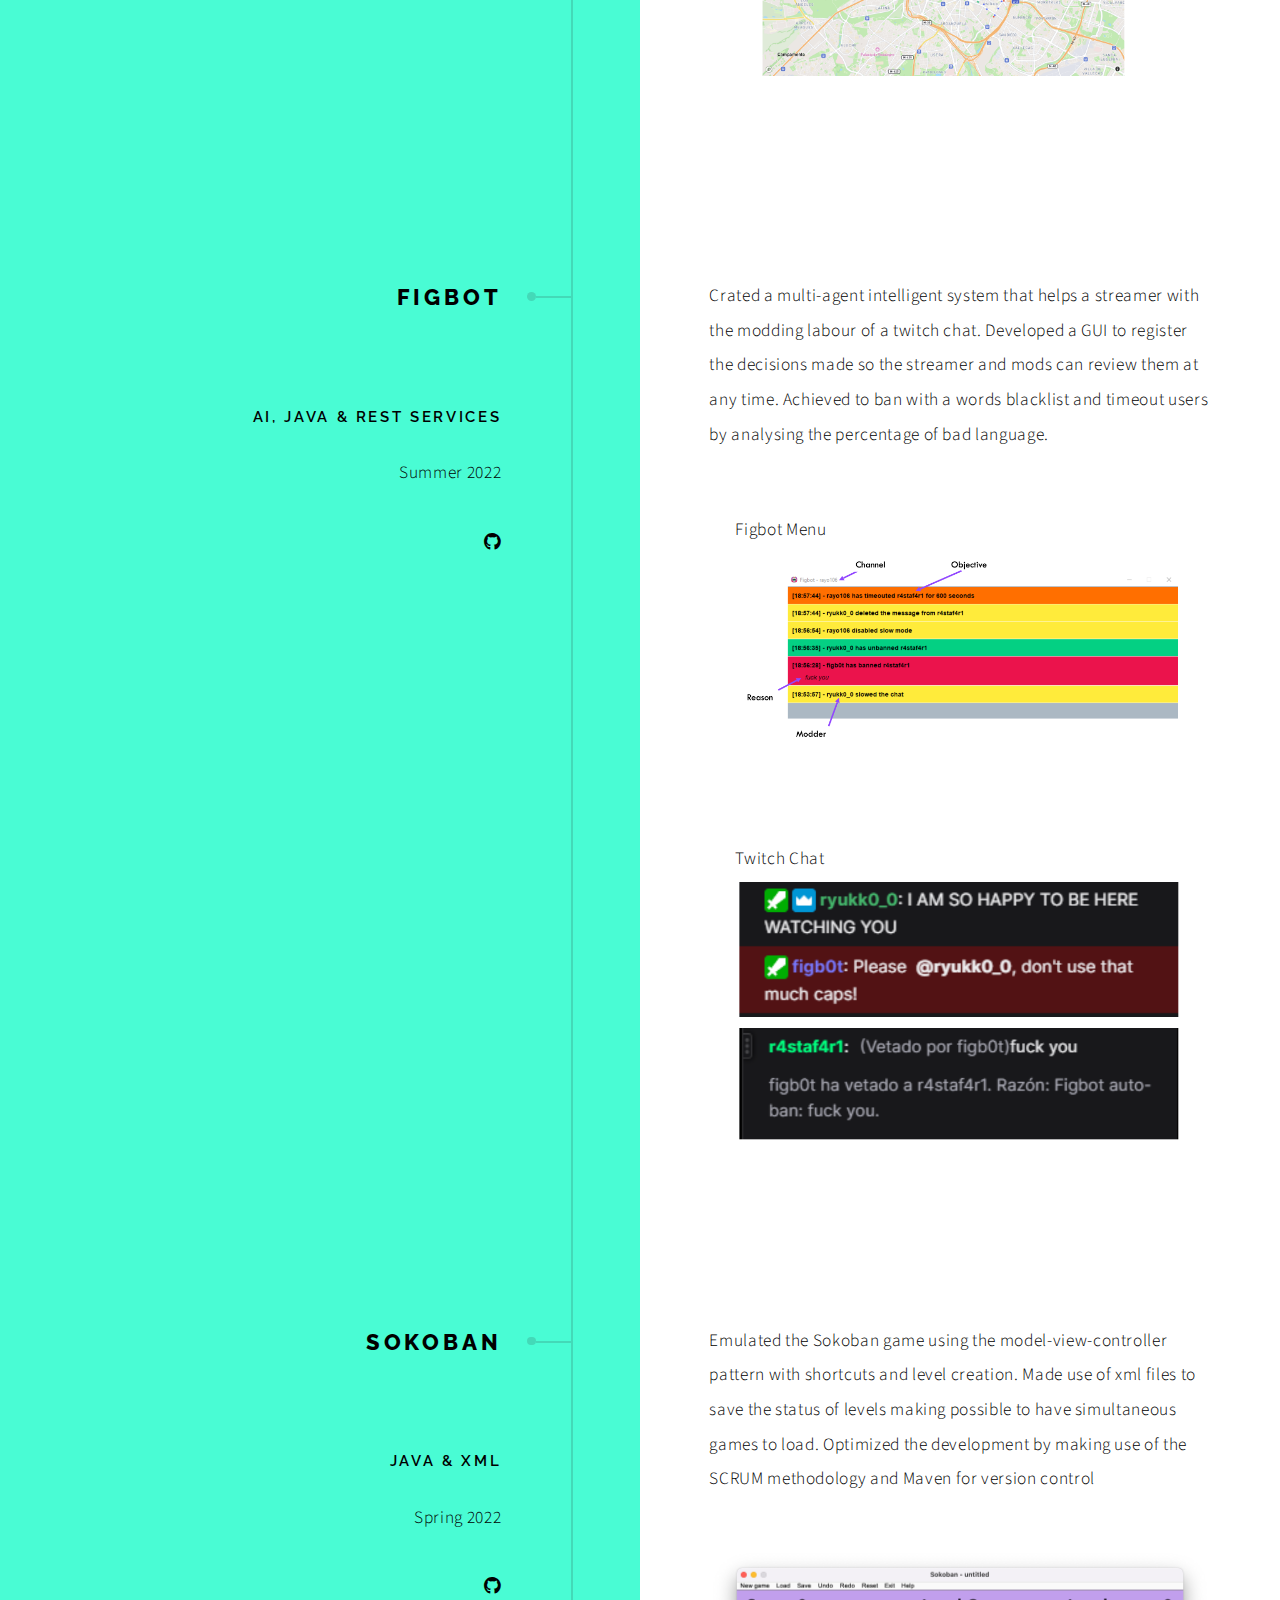
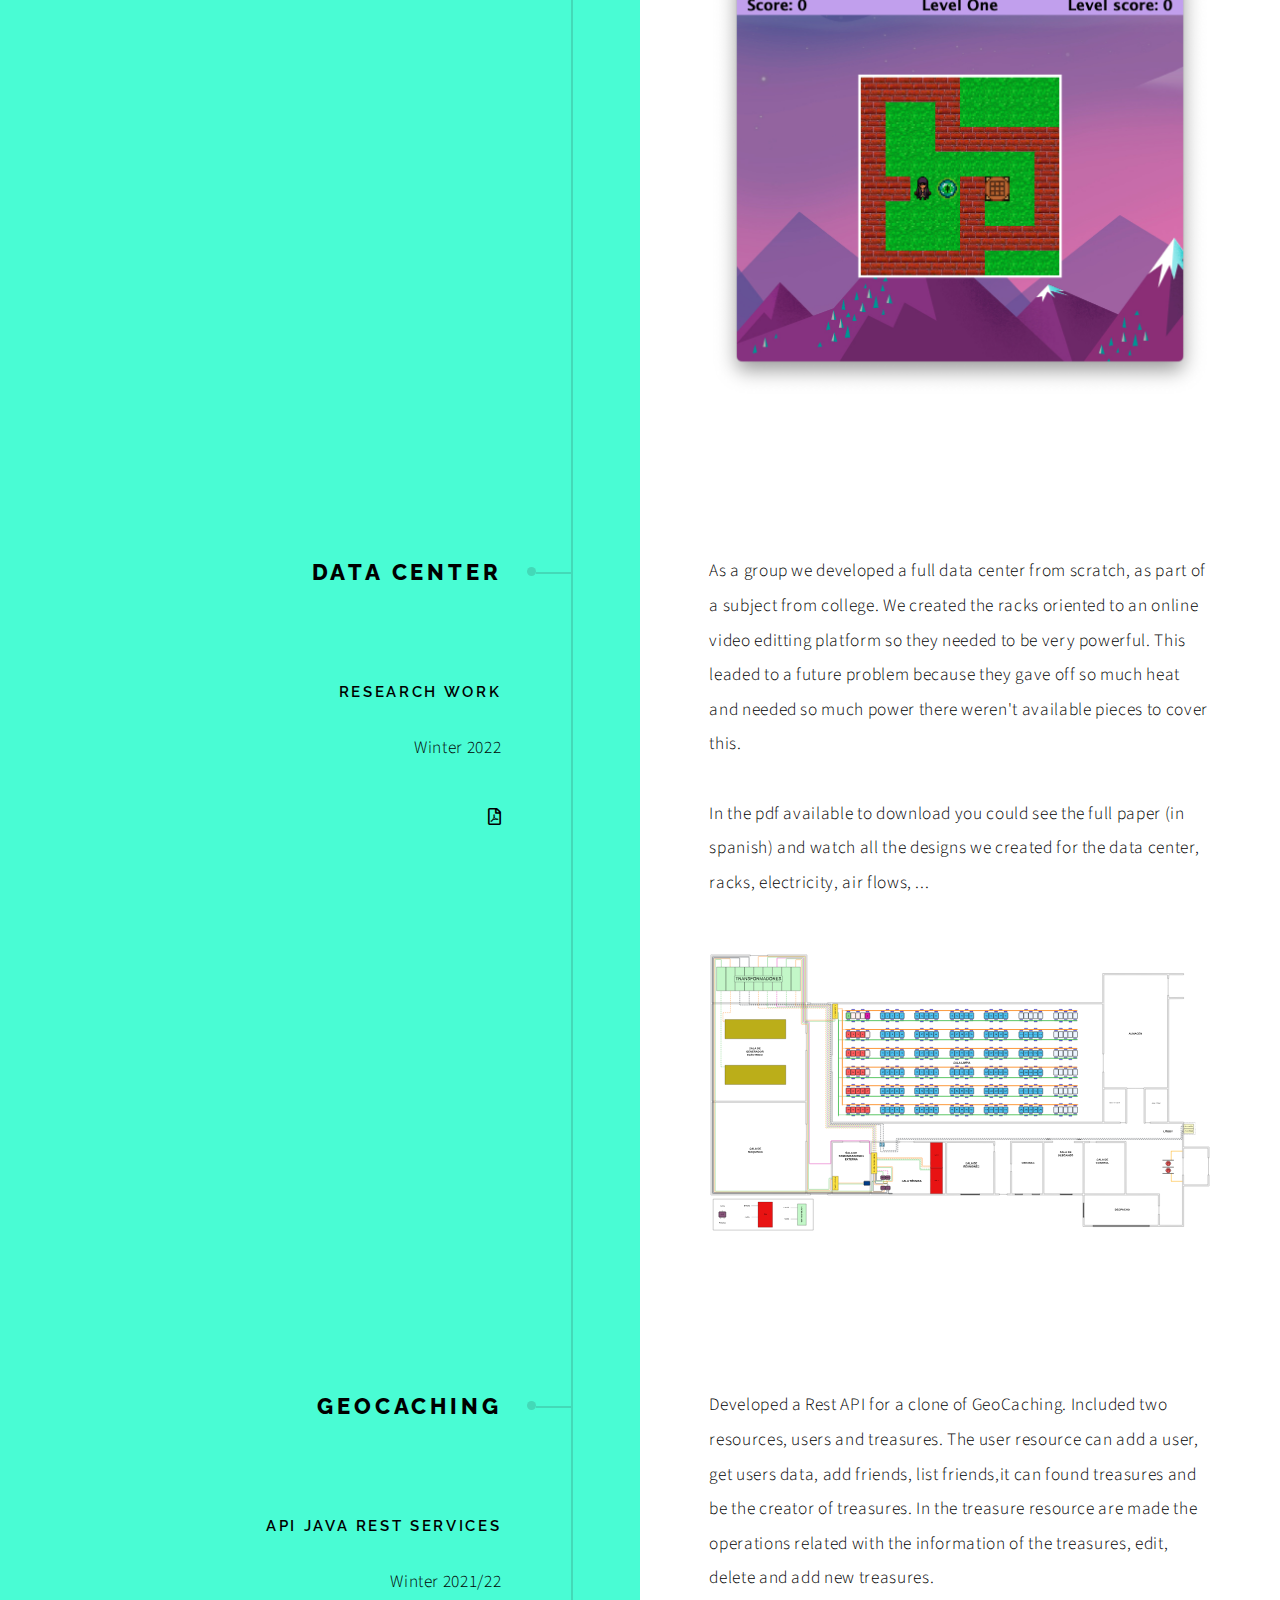
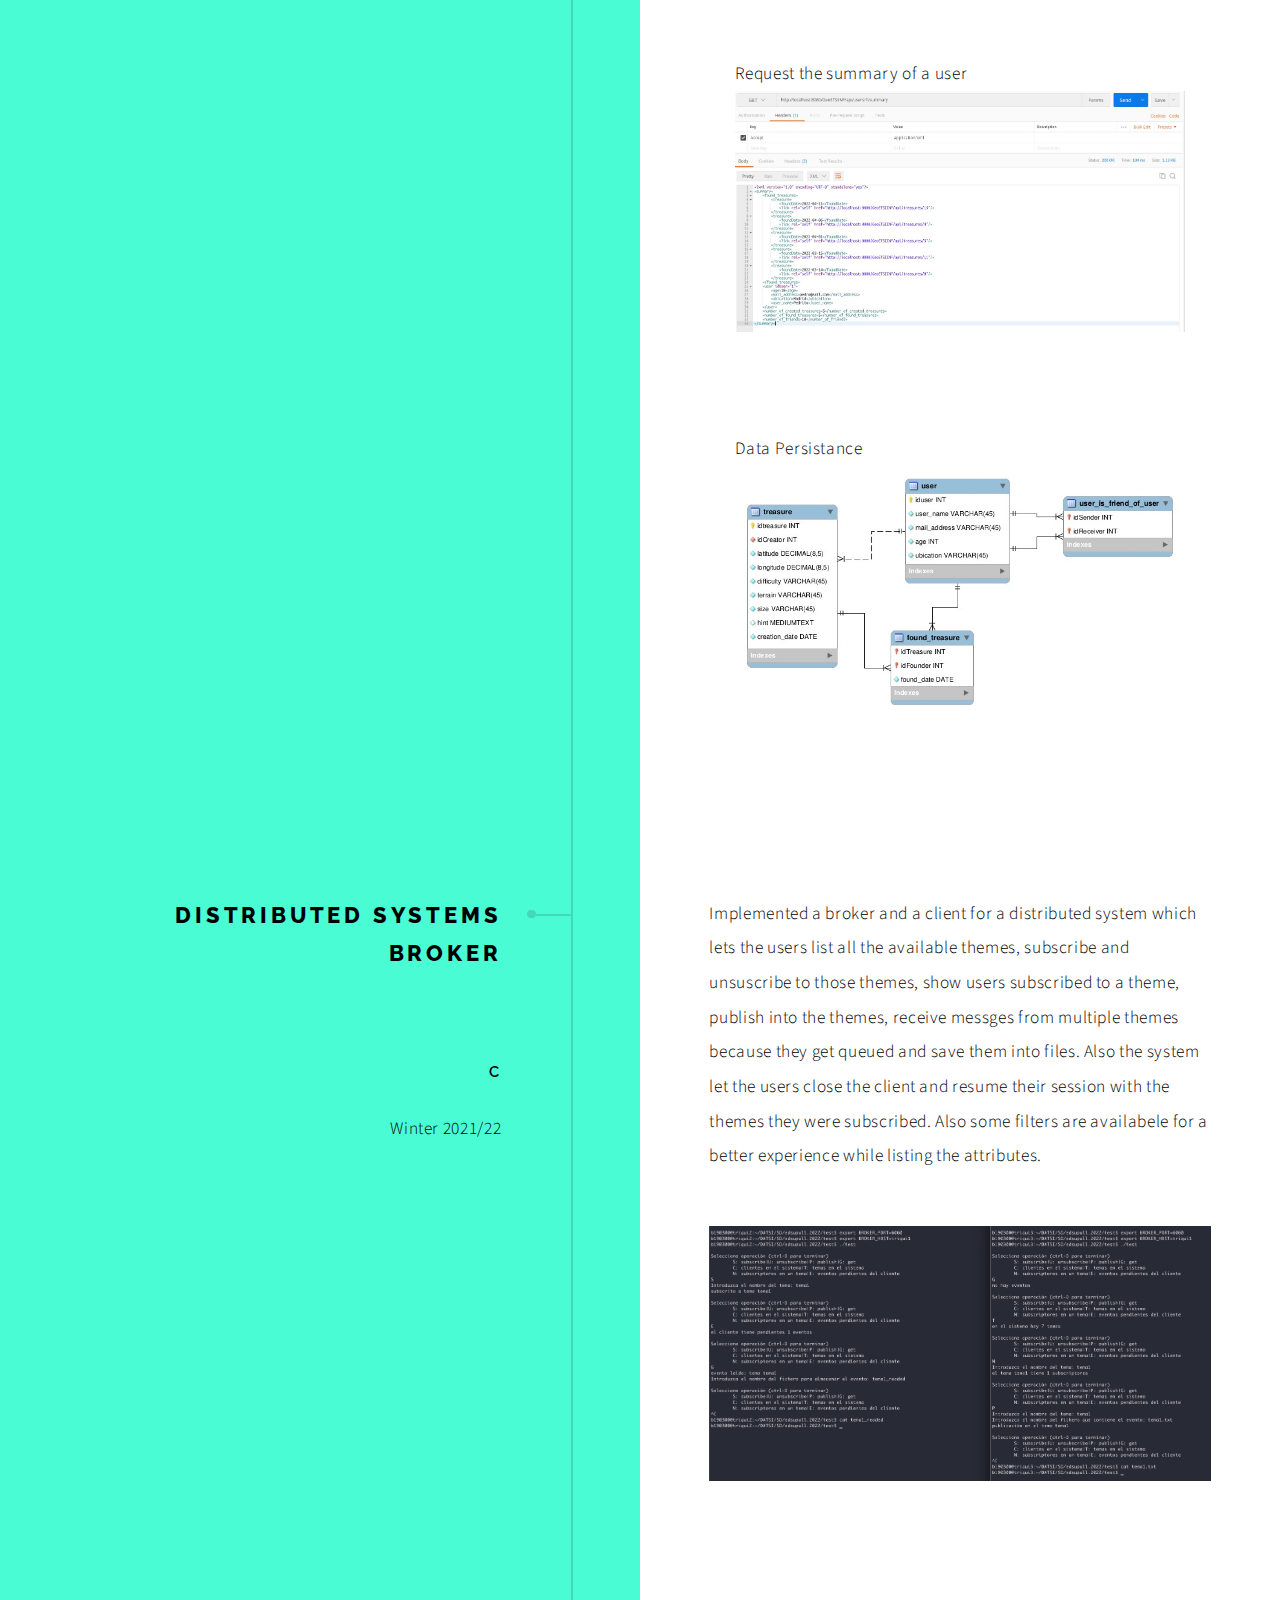
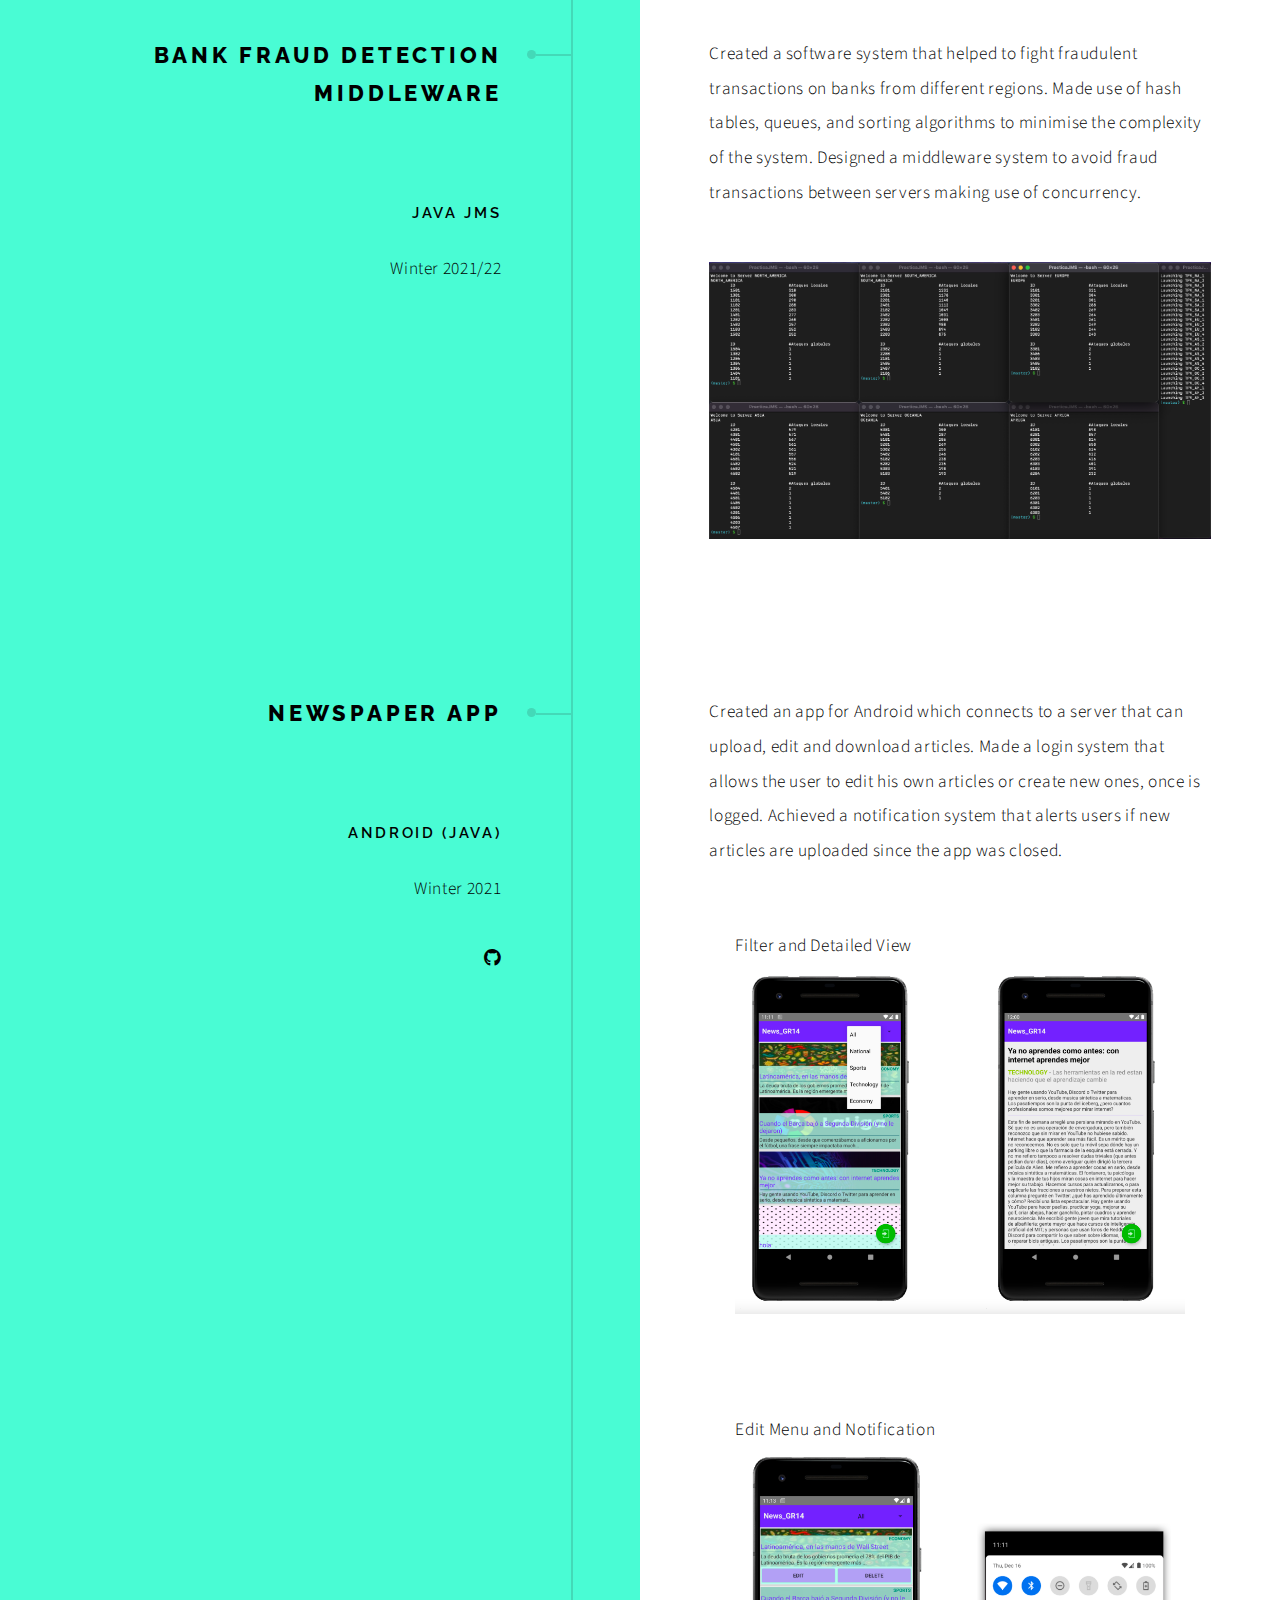
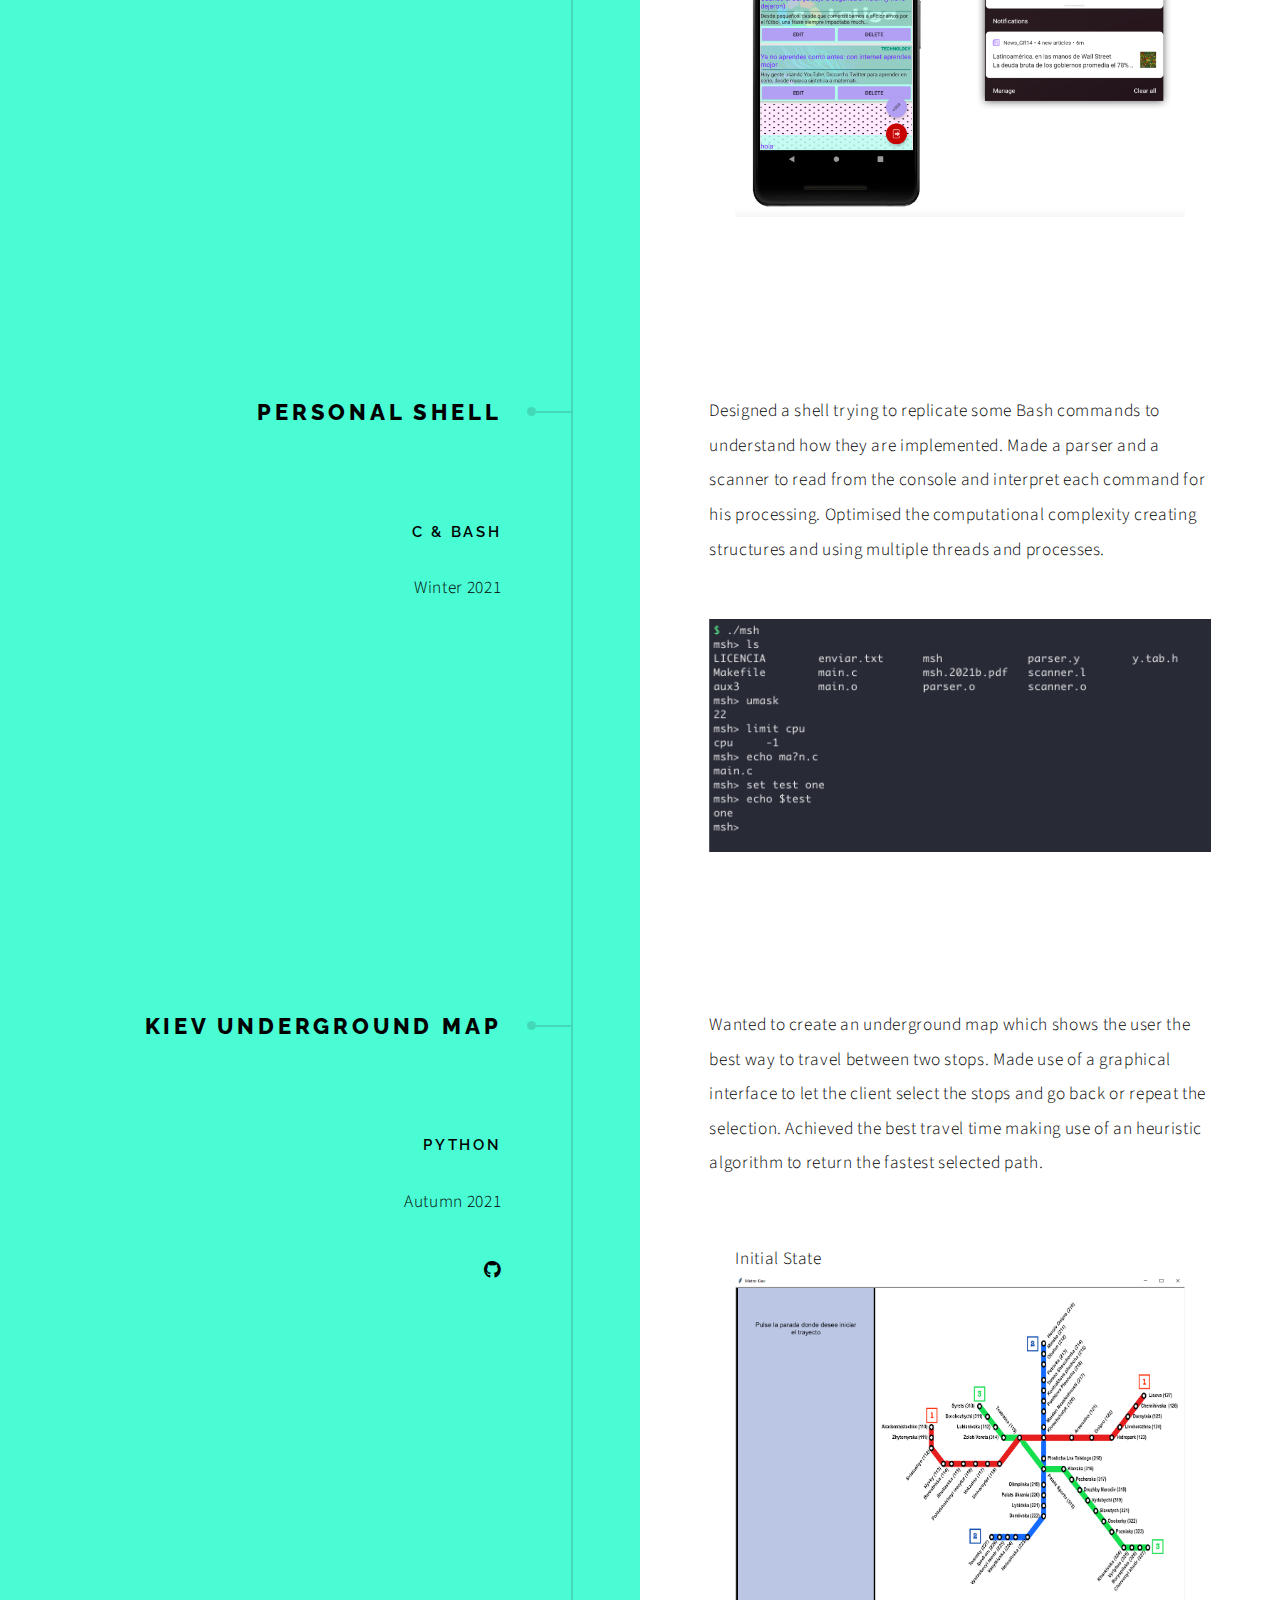
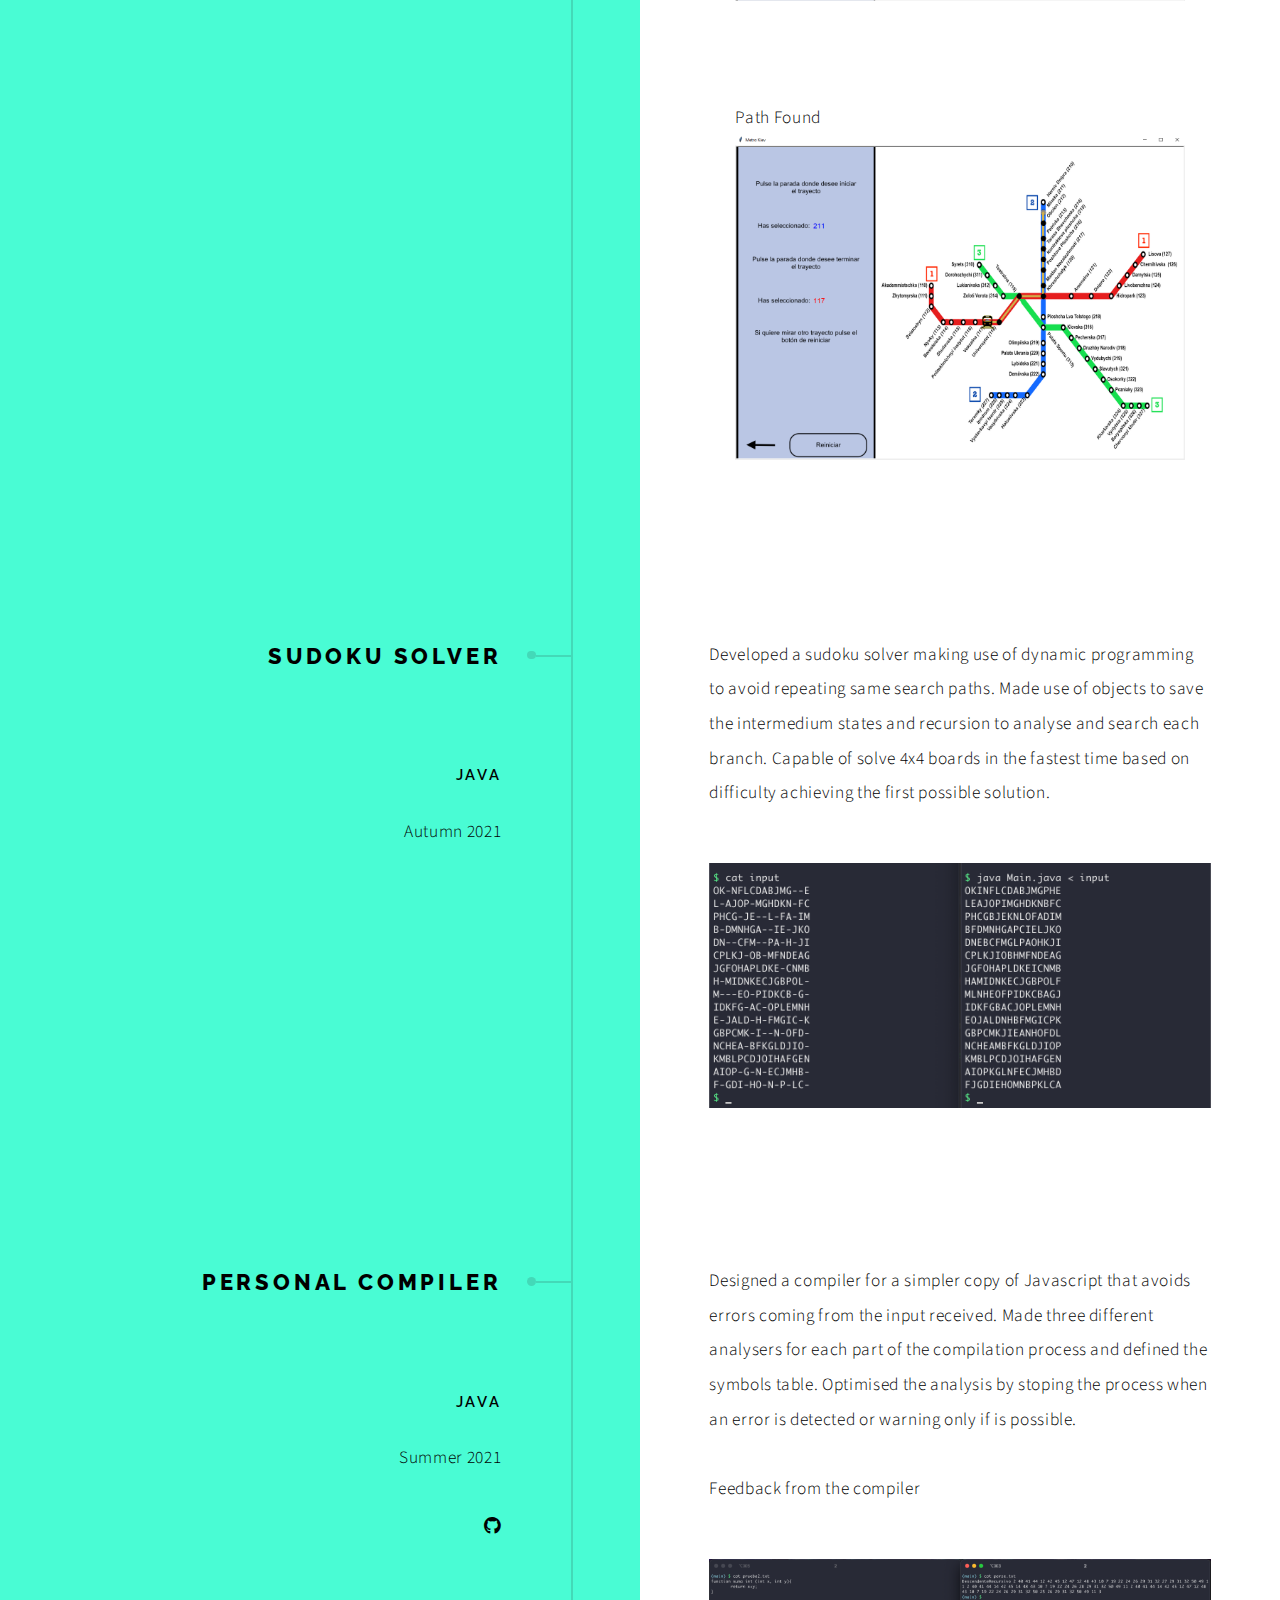
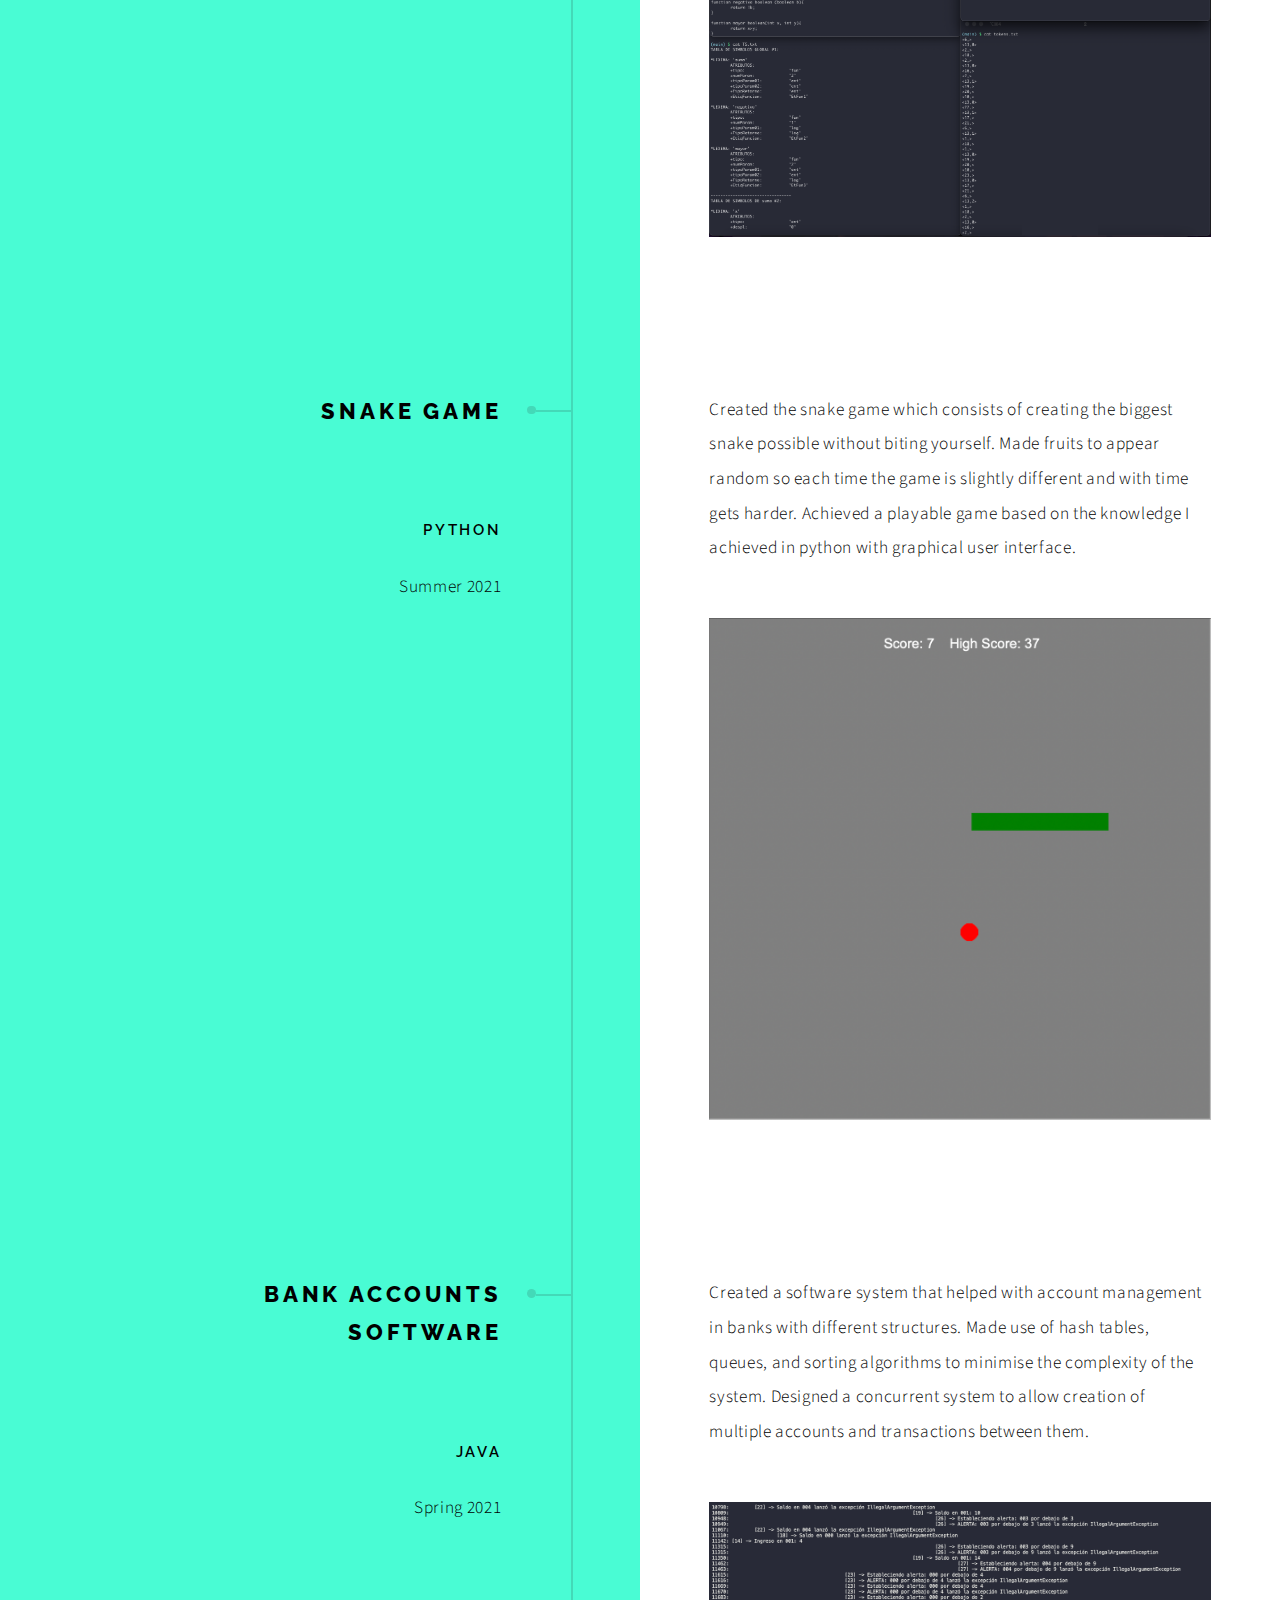
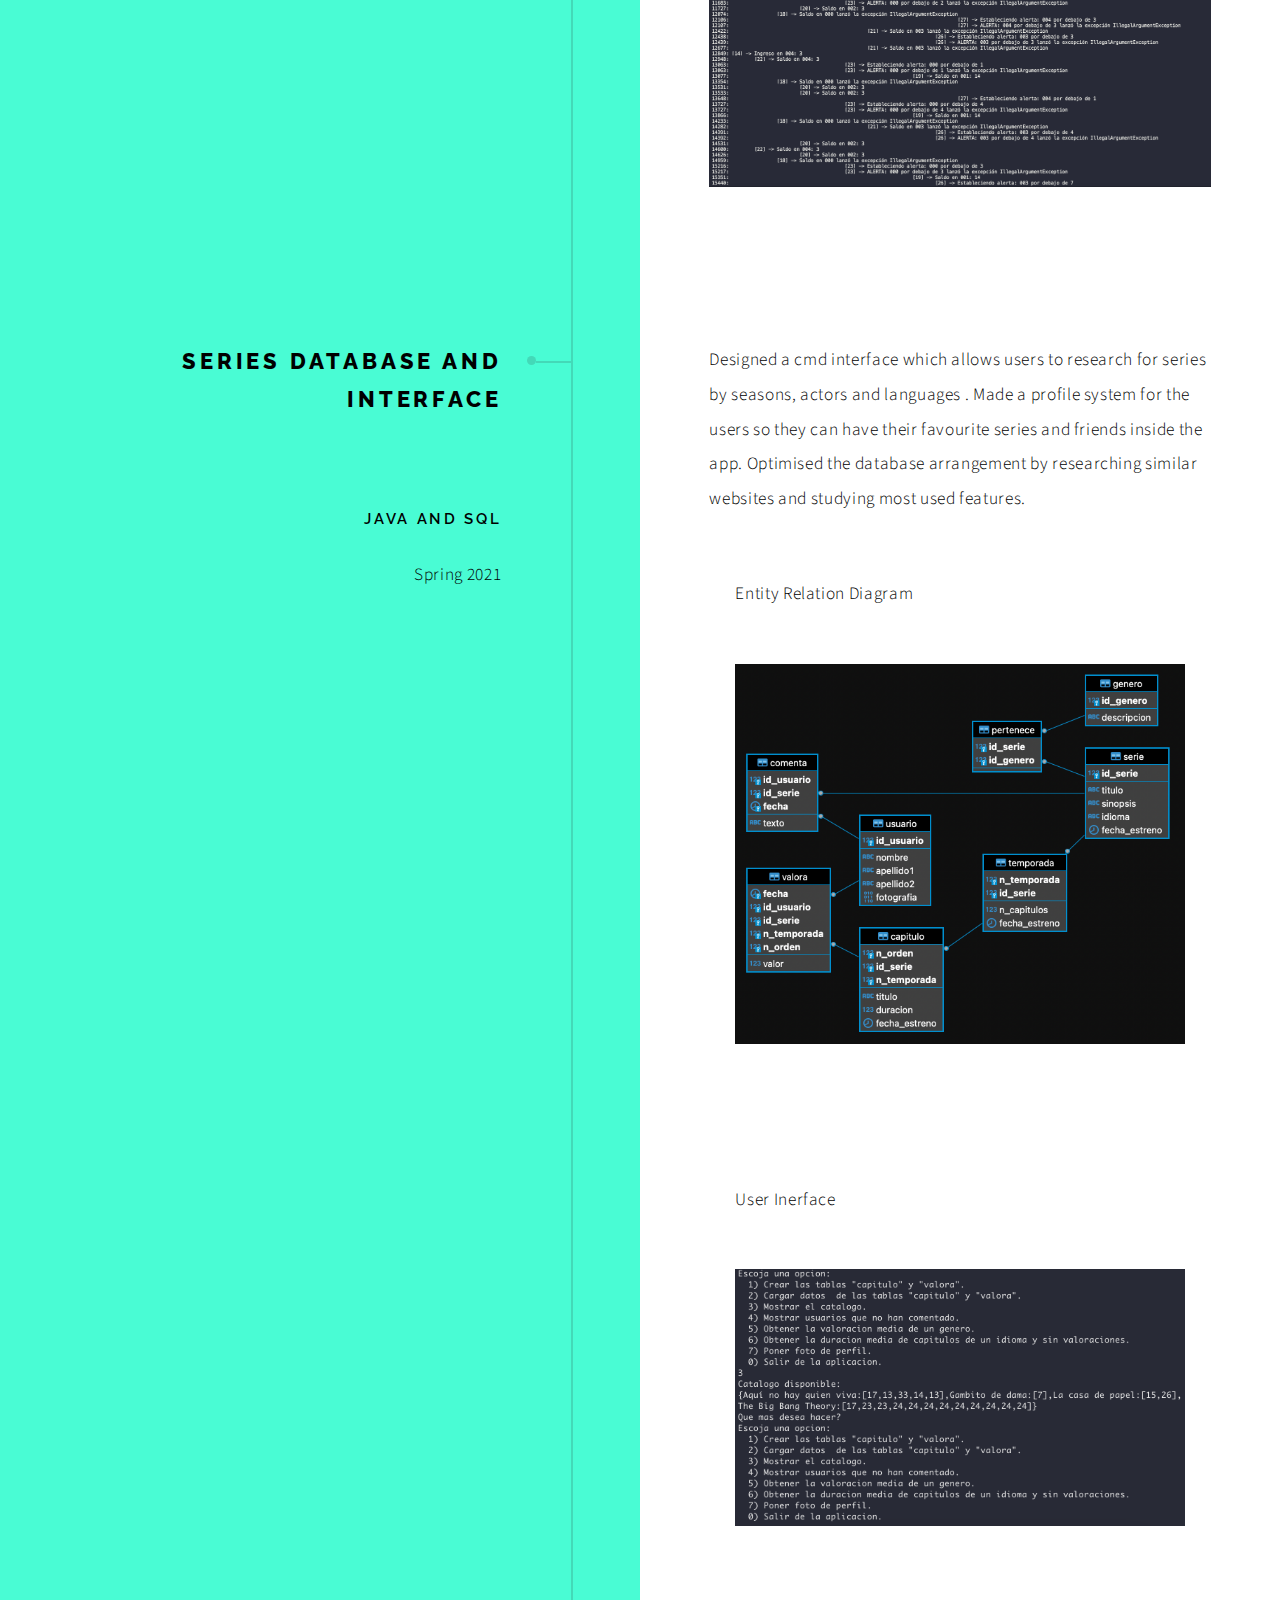
==== commit 7b42b033: "Reactify & MangaTracker" ====
--- a/index.html
+++ b/index.html
@@ -29,7 +29,7 @@
 							</ul>
 							<ul class="items">
 								<li>
-									<h3>Email</h3><p> alvaro.alonso.miguel@alumnos.upm.es </p>
+									<h3>Email</h3><p> alonso.miguel.alvaro1@gmail.com</p>
 								</li>
 								<li>
 									<h3>Phone</h3><p>+34 661 140 420</p>
@@ -46,6 +46,45 @@
 				
 				<!-- Section -->
 				<section id="first">
+					<header>
+						<h2>SpanishMangaPublishingTracker</h2>
+						<h3>Python, Requests</h3>
+						<p> Spring 2023</p>
+						<a href="https://github.com/AlvaroAlonso-0/SpanishMangaPublishingTracker" class="icon brands fa-github"><span class="label">GitHub</span></a>
+					</header>
+					<div class="content">
+						<p>This Python script is designed to provide users with information on manga books published in Spain, as well as their monthly releases. The script displays a user-friendly menu on the terminal, allowing users to easily navigate through the various options available. The script utilizes an internal database containing book IDs, making it quick and easy to find the latest releases of a given title. With its intuitive interface and up-to-date information, this script is a valuable resource for manga fans in Spain.</p>
+						<span class="image main"><img src="images/manga/menu.png" alt="manga_menu" /></span>
+					</div>
+				</section>
+
+				<!-- Section -->
+				<section>
+					<header>
+						<h2>Reactify</h2>
+						<h3>React, Dynamic Web, Spotify API</h3>
+						<p> Winter 2022</p>
+						<a href="https://github.com/AlvaroAlonso-0/react-music-player" class="icon brands fa-github"><span class="label">GitHub</span></a>
+					</header>
+					<div class="content">
+						<p>Developed a web page that integrates with the Spotify API to display users data, top tracks, and more. Implemented dynamic components that update in-real time based on user interactions or played music. Designed an intuitive and responsive user interface that maximises user engagement and satisfaction.</p>
+						<div class="box">
+							<figure>
+								<figcaption>Library</figcaption>
+								<img src="images/reactify/library.png" alt="Library" /></a>
+						</div>	
+						</figure>
+						<div class="box">
+							<figure>
+								<figcaption>Player</figcaption>
+								<img src="images/reactify/player.png" alt="Player" /></a>
+							</figure>
+						</div>
+					</div>
+				</section>
+
+				<!-- Section -->
+				<section>
 					<header>
 						<h2>Ecomobility</h2>
 						<h3>Semantic Web, Linked Data, Ontologies</h3>
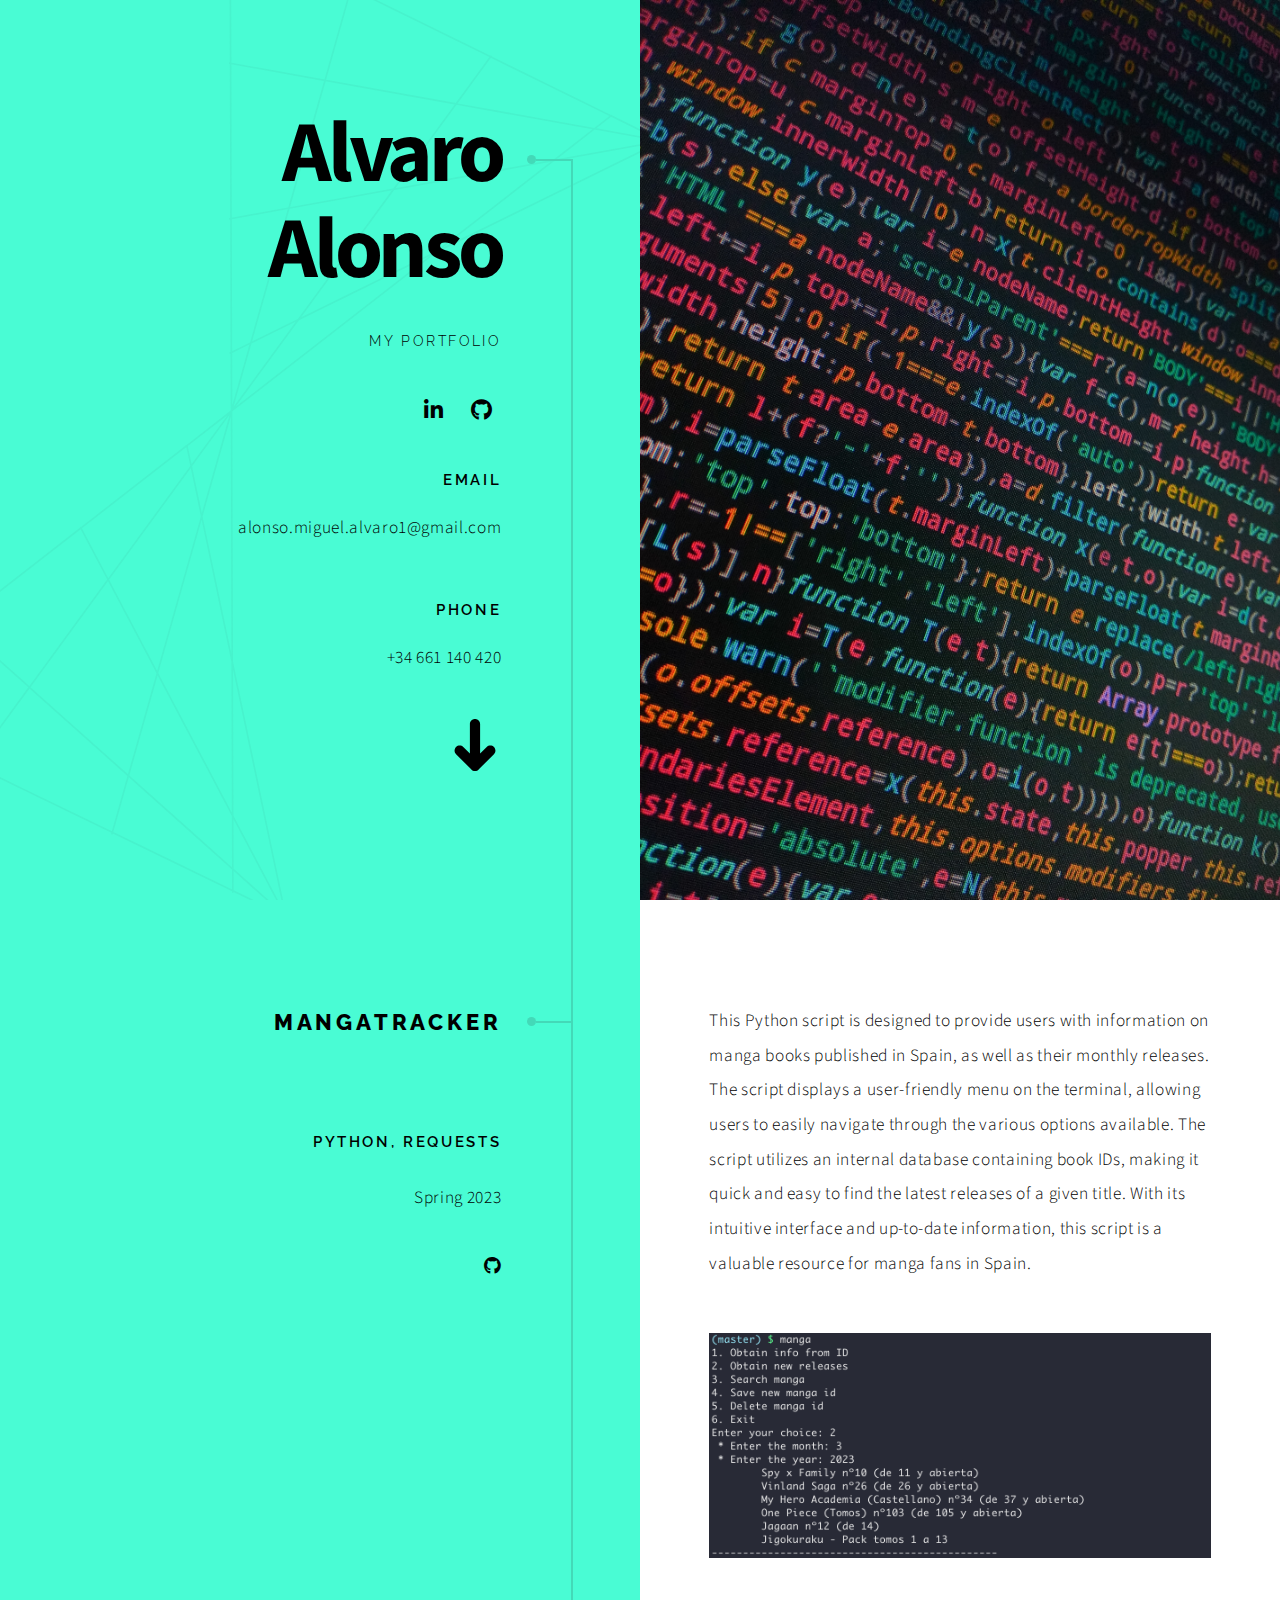
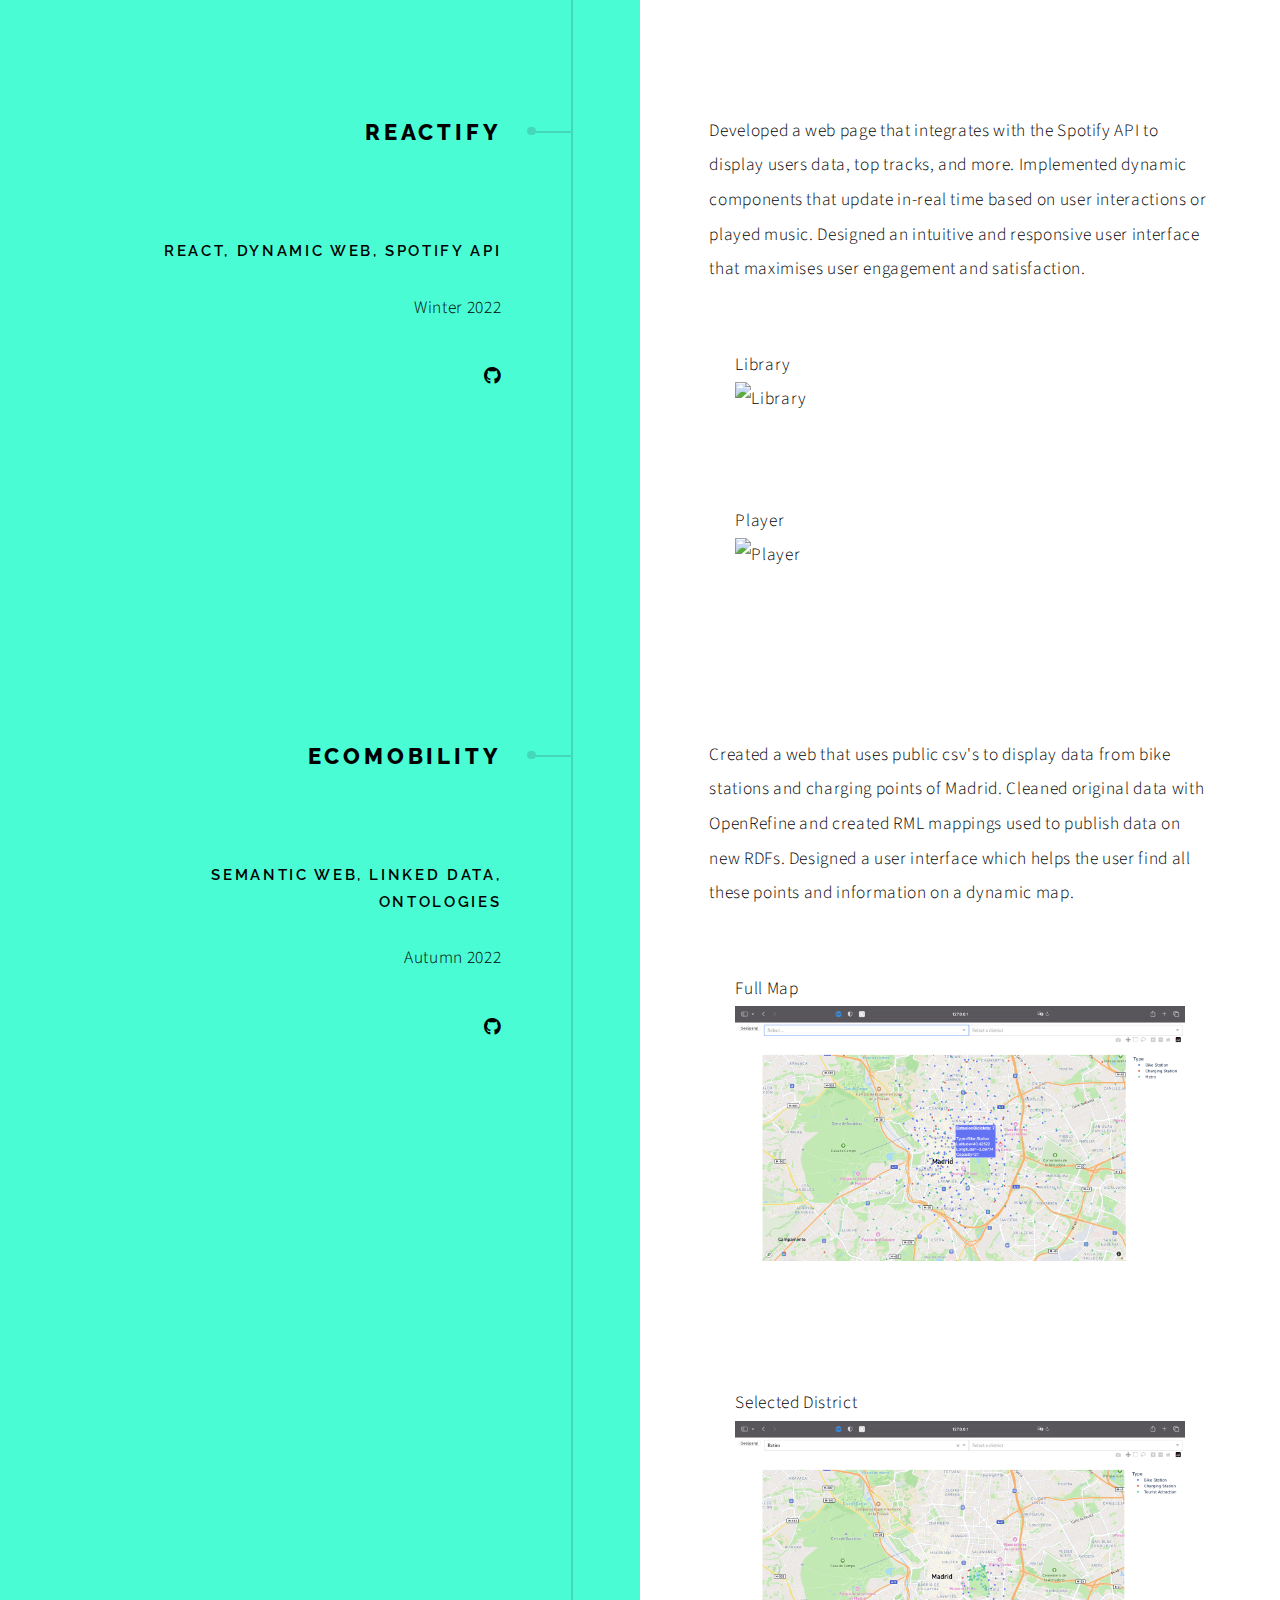
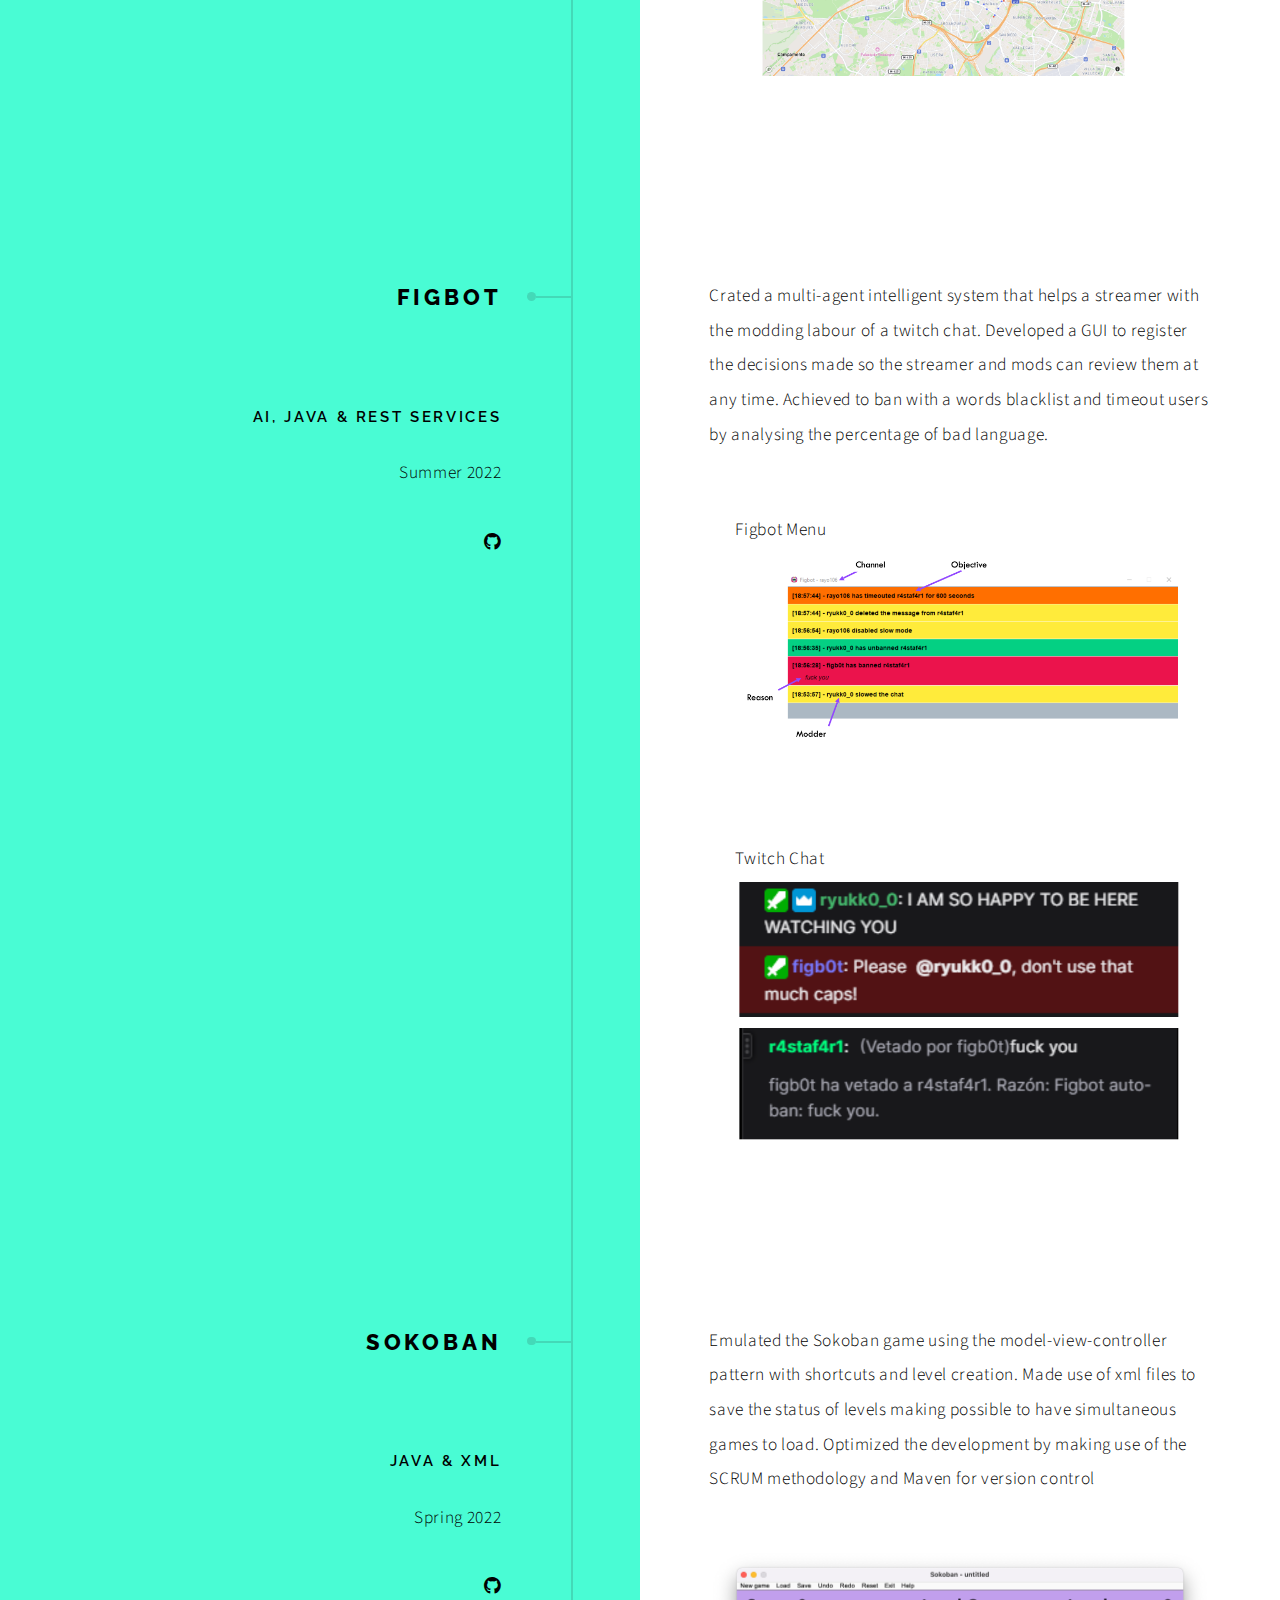
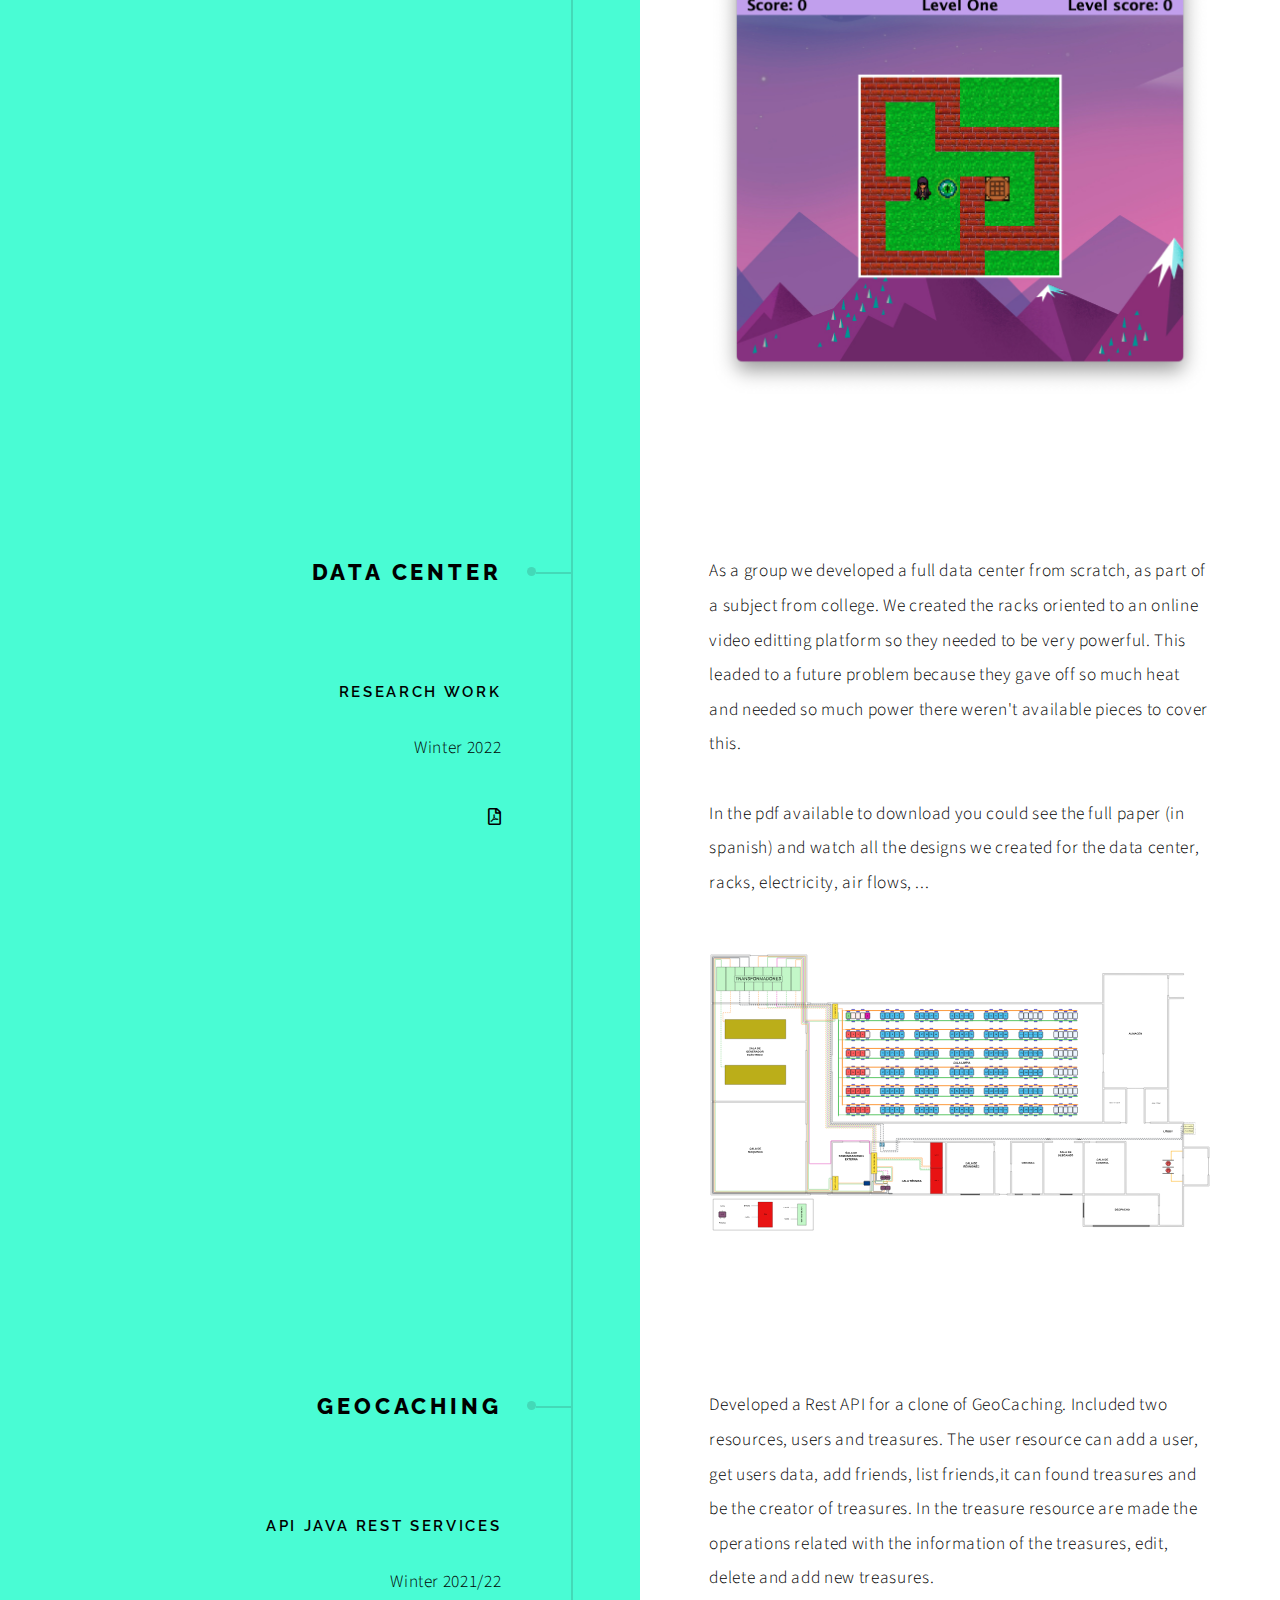
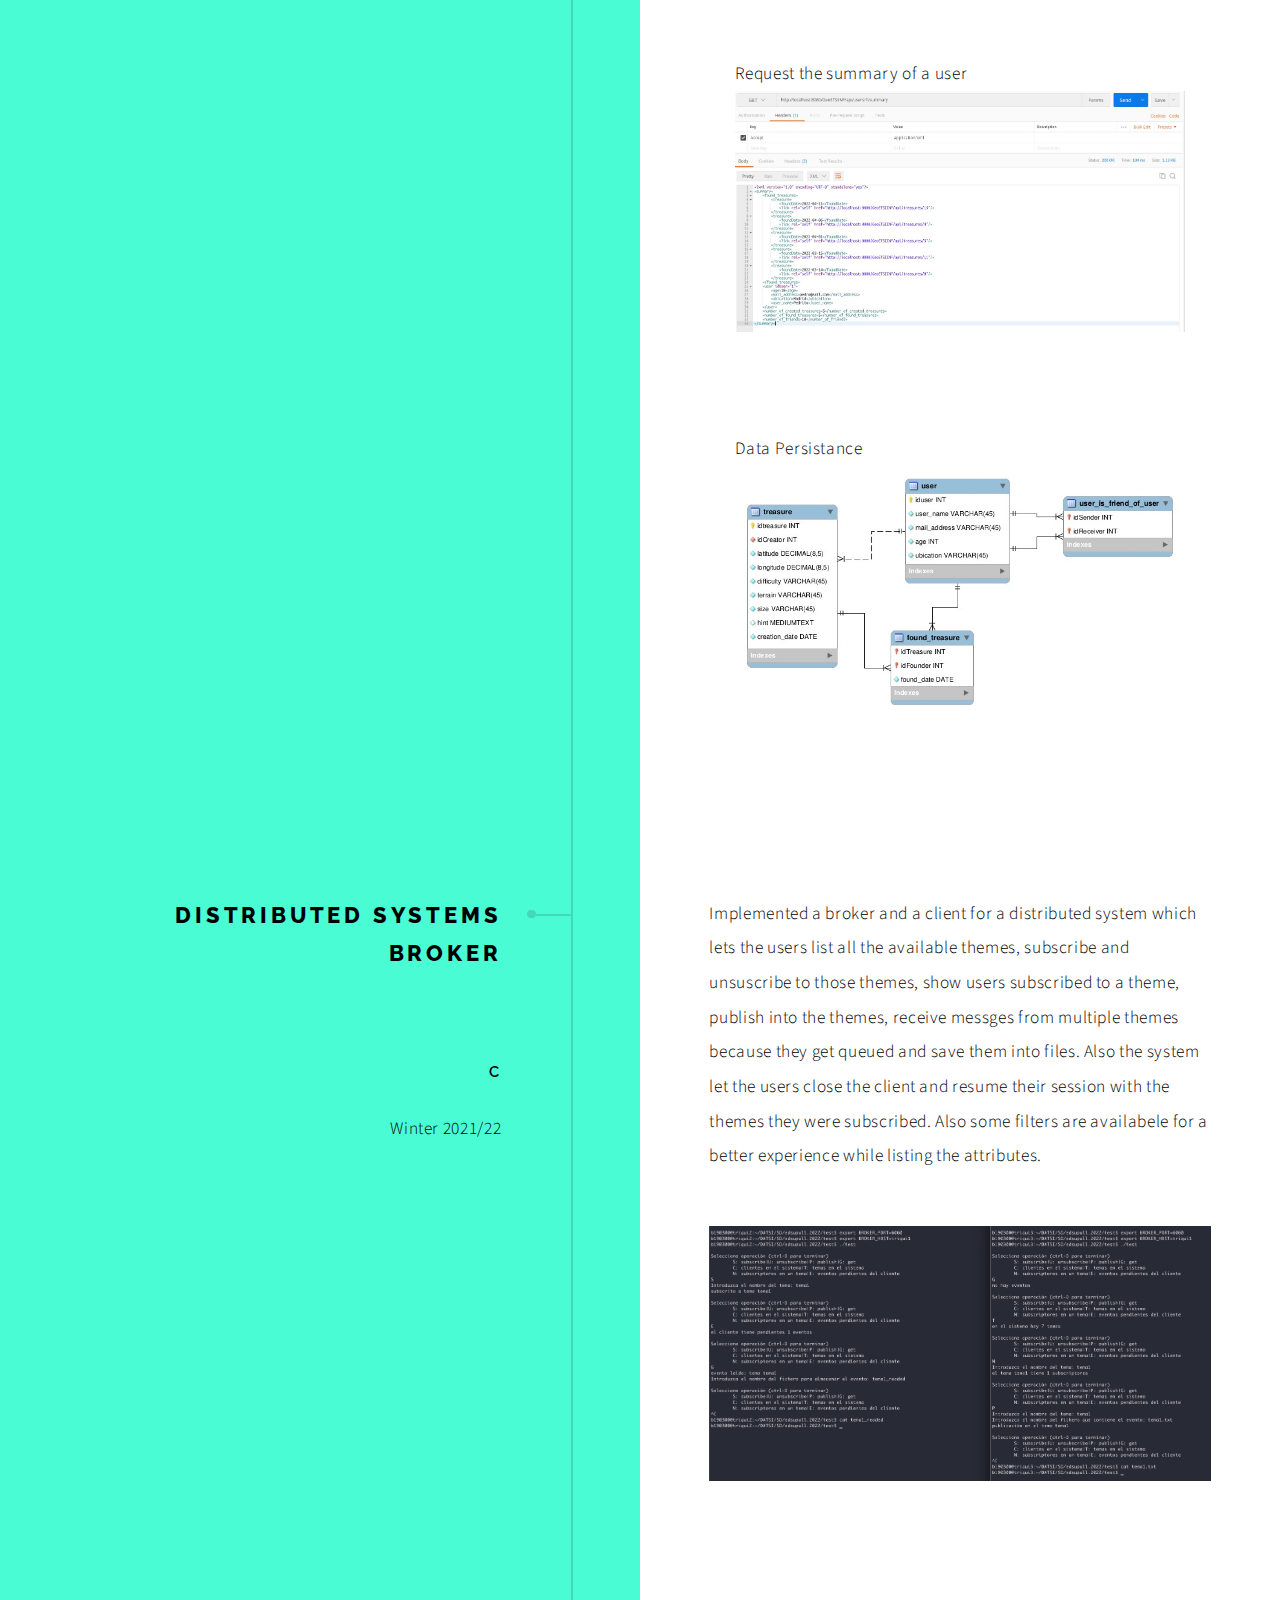
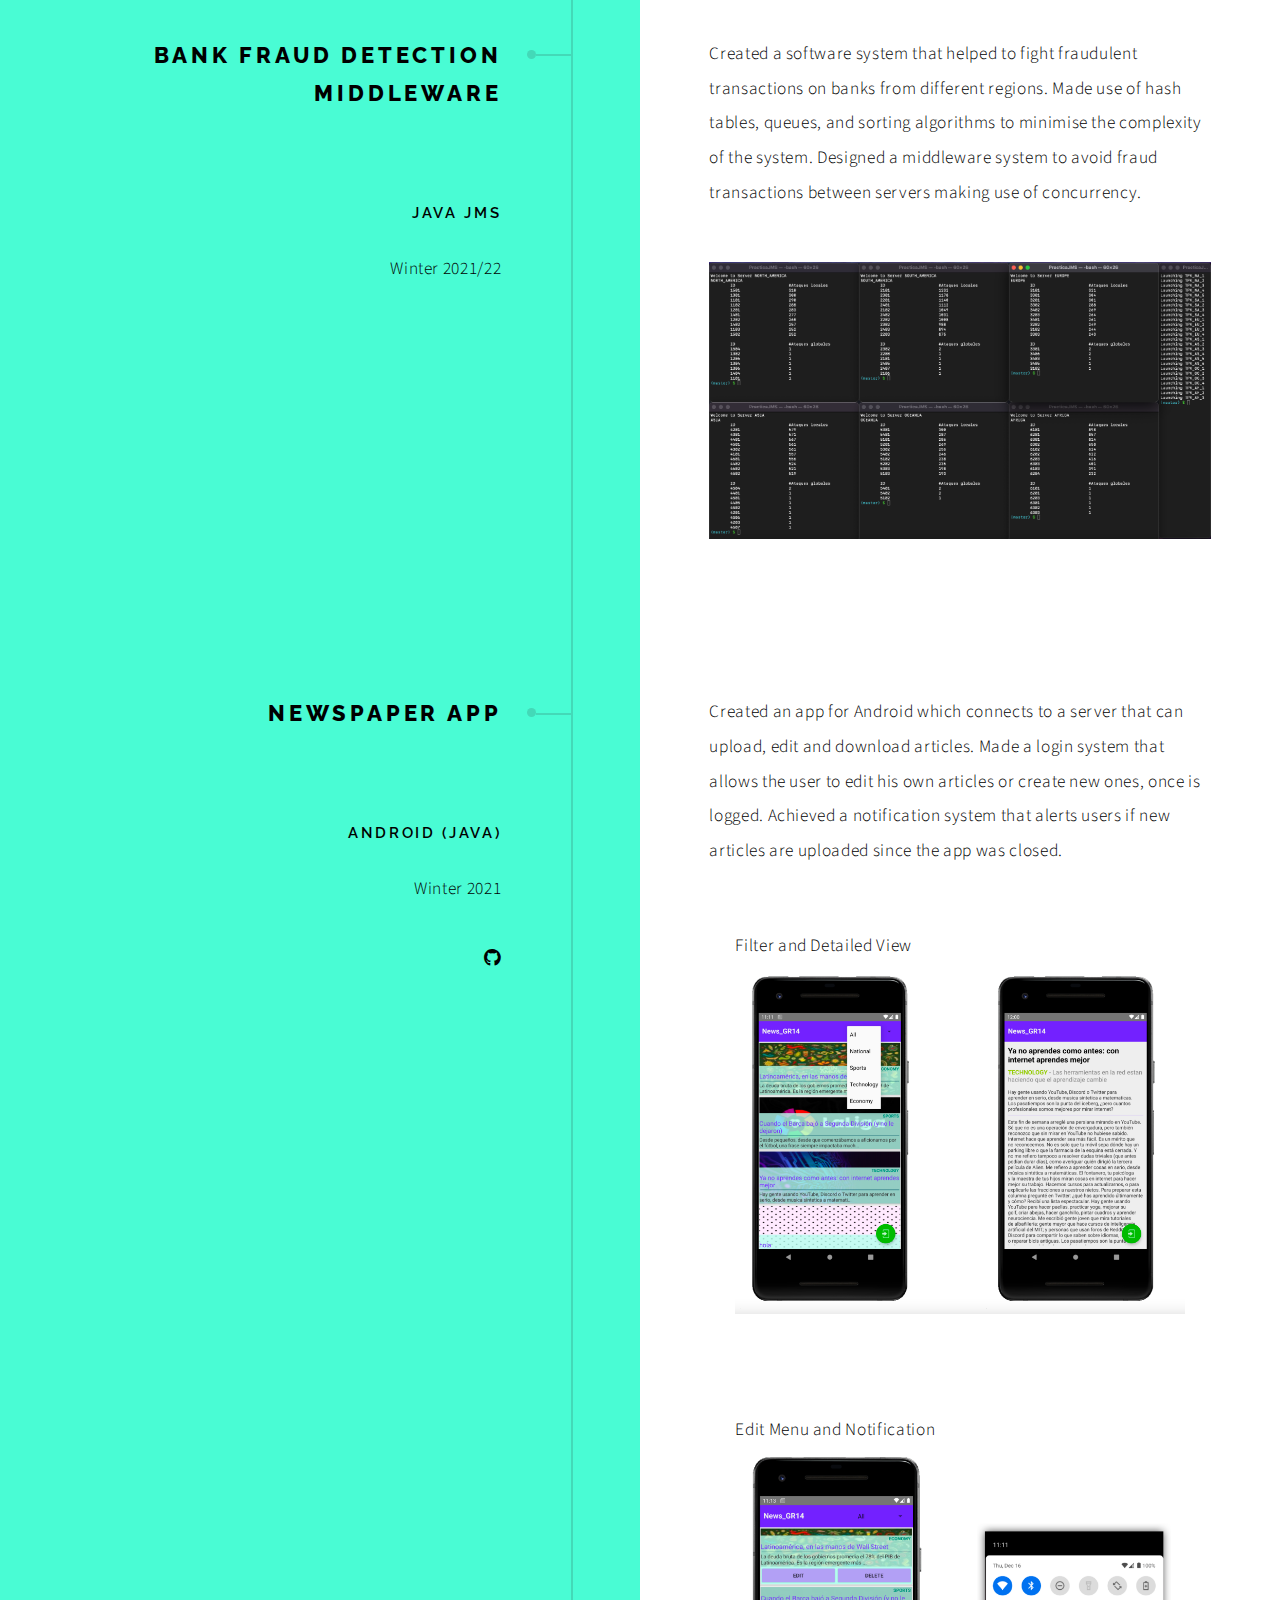
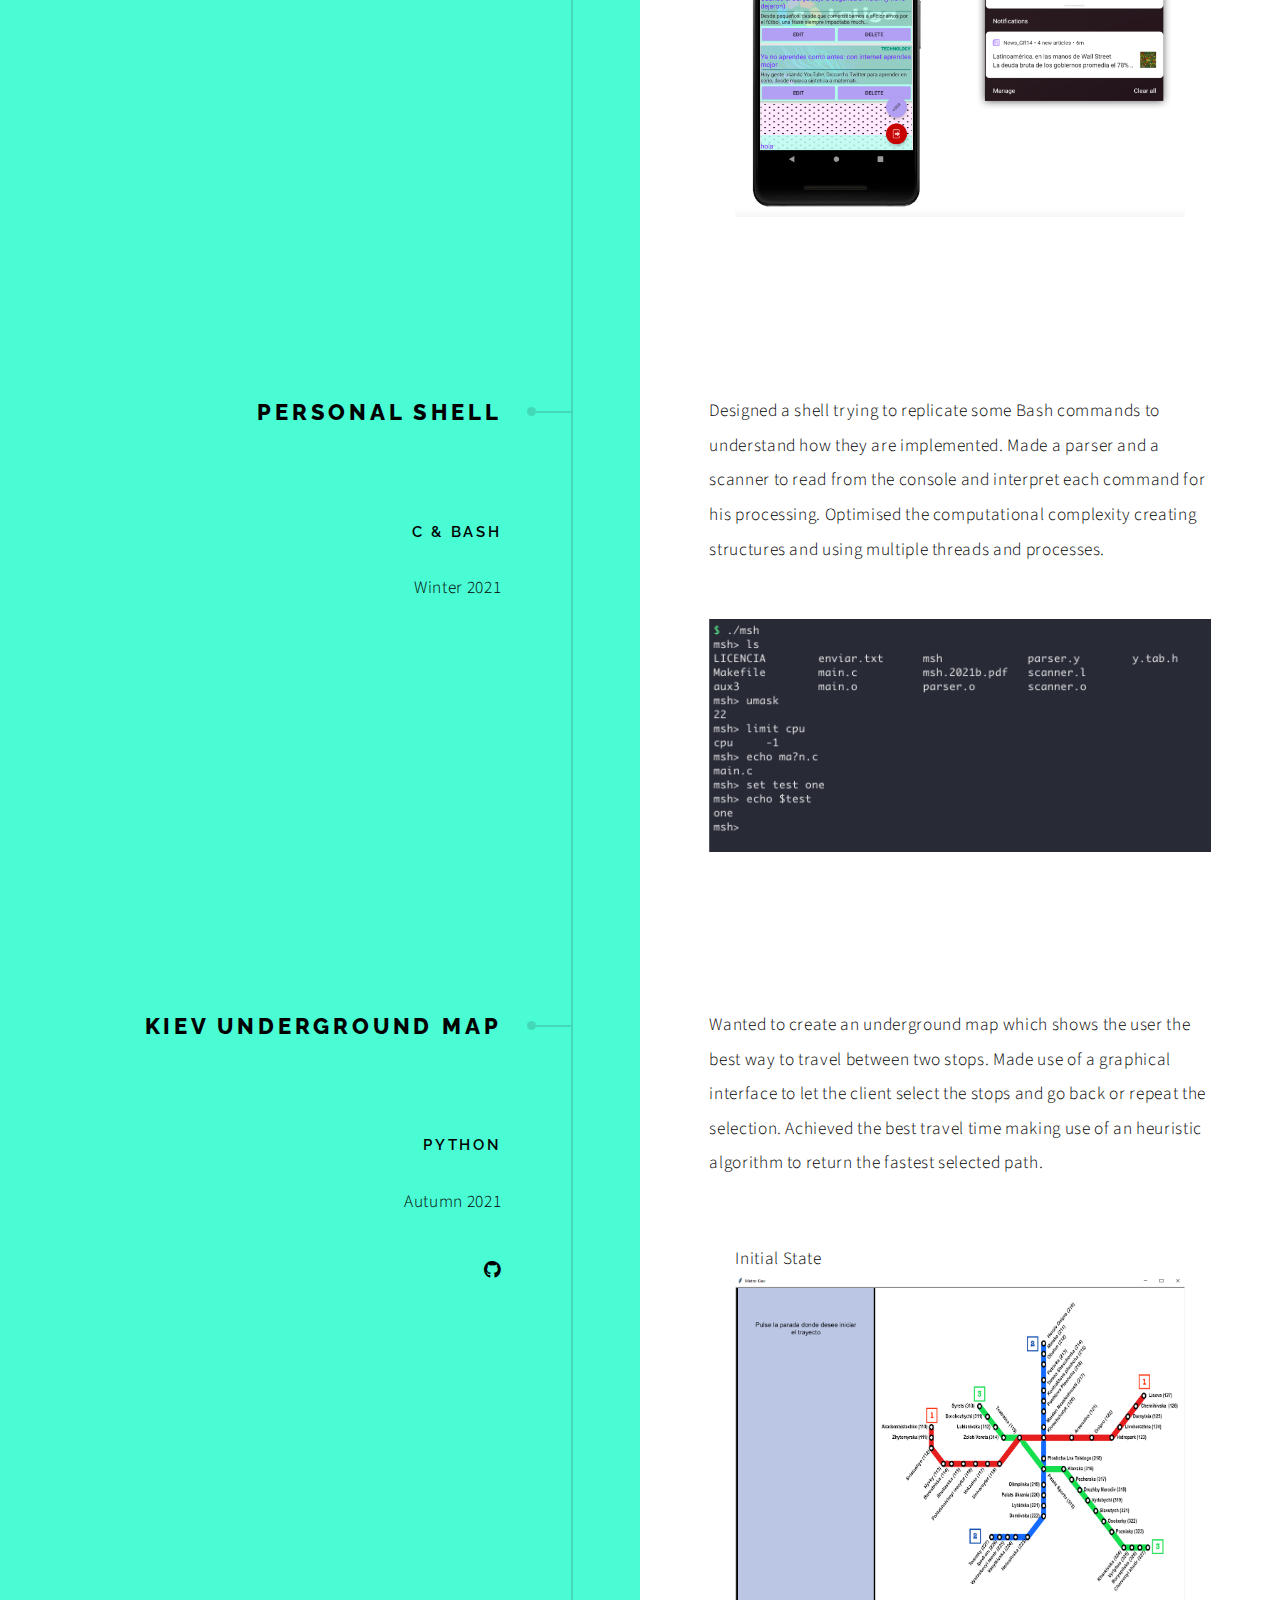
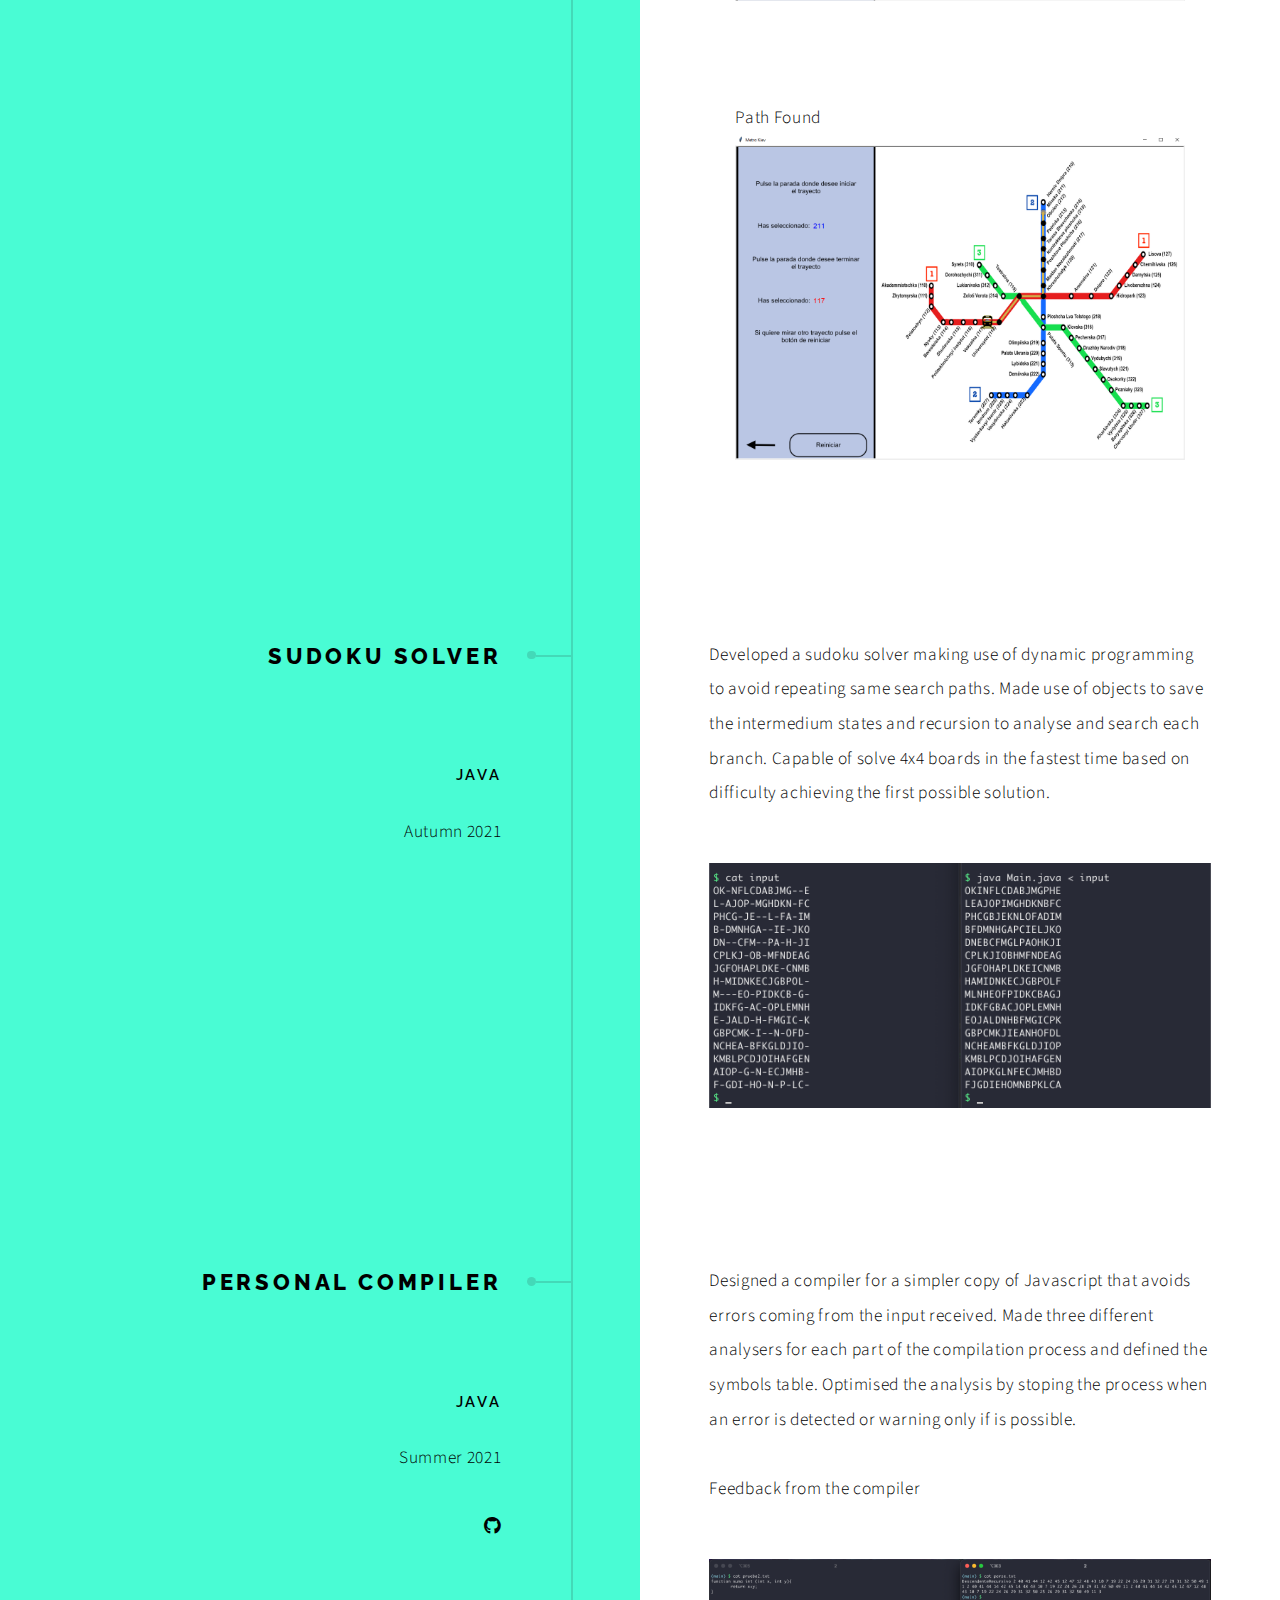
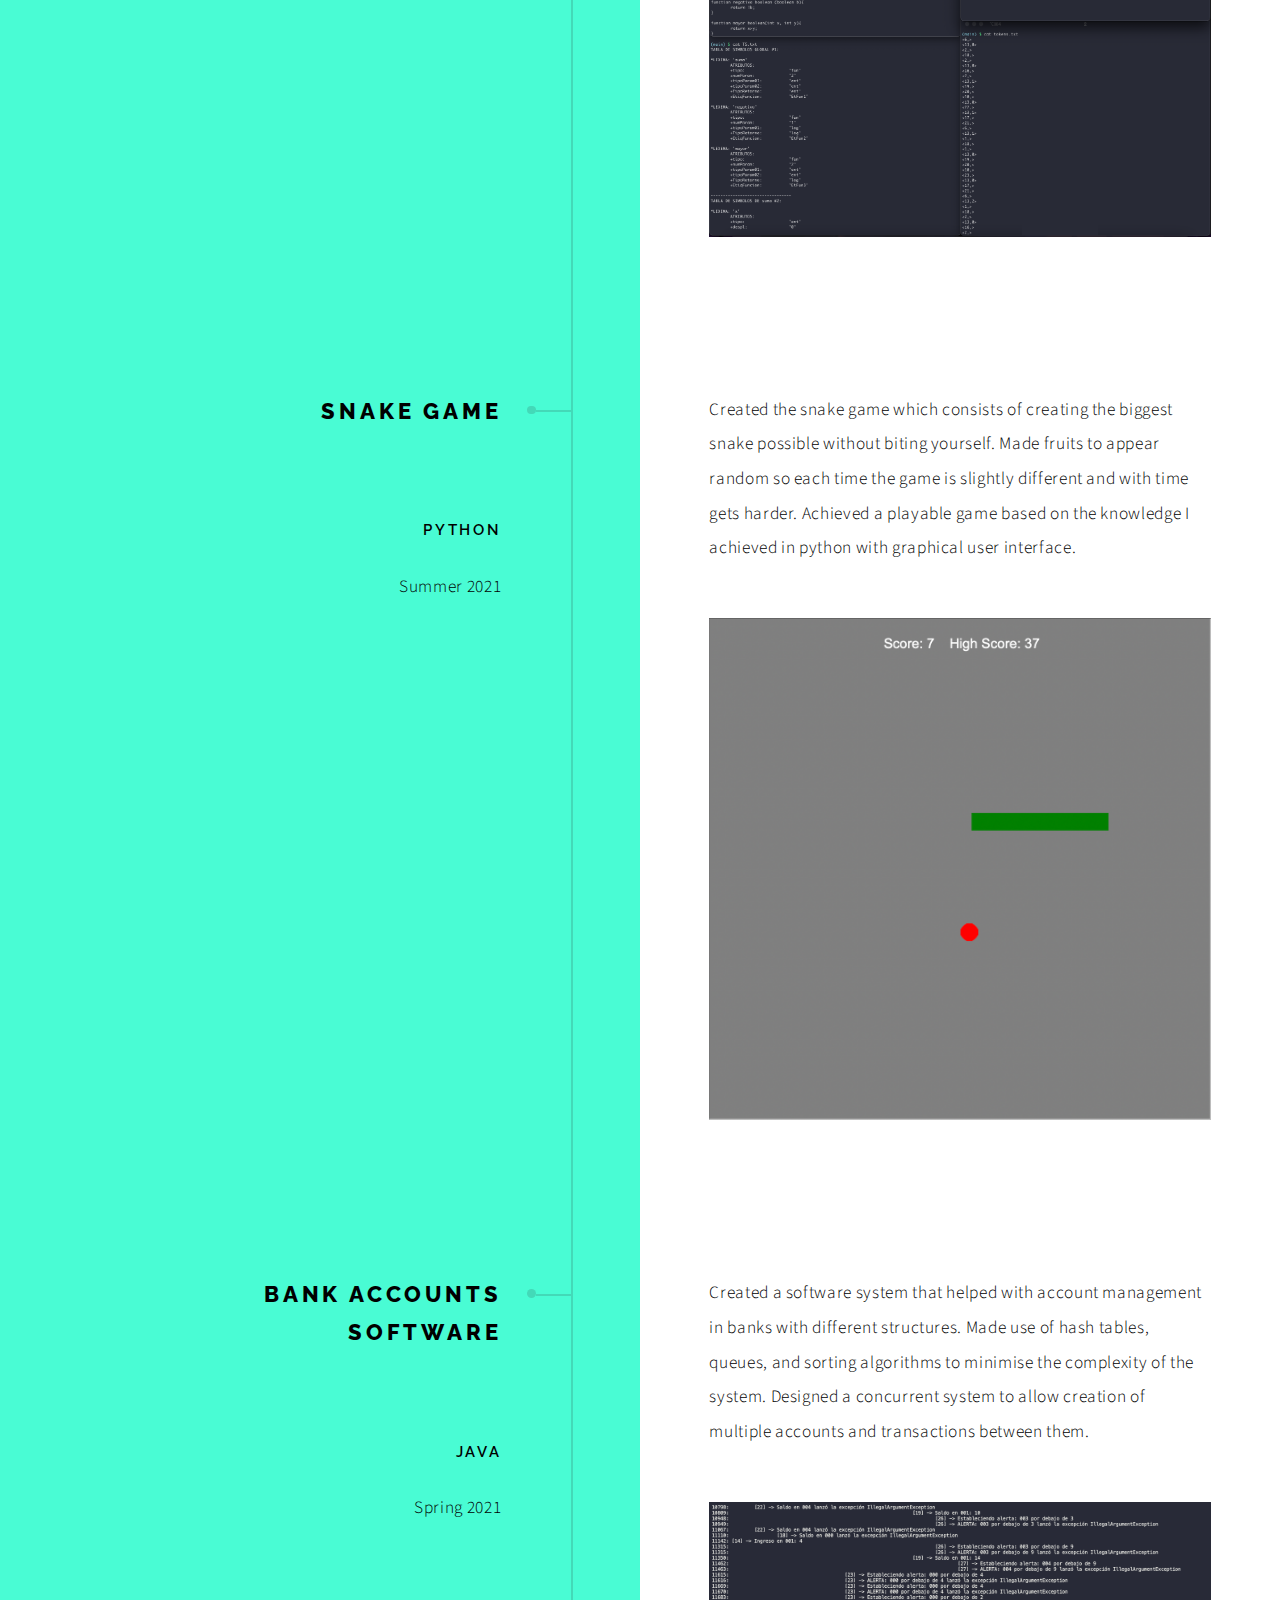
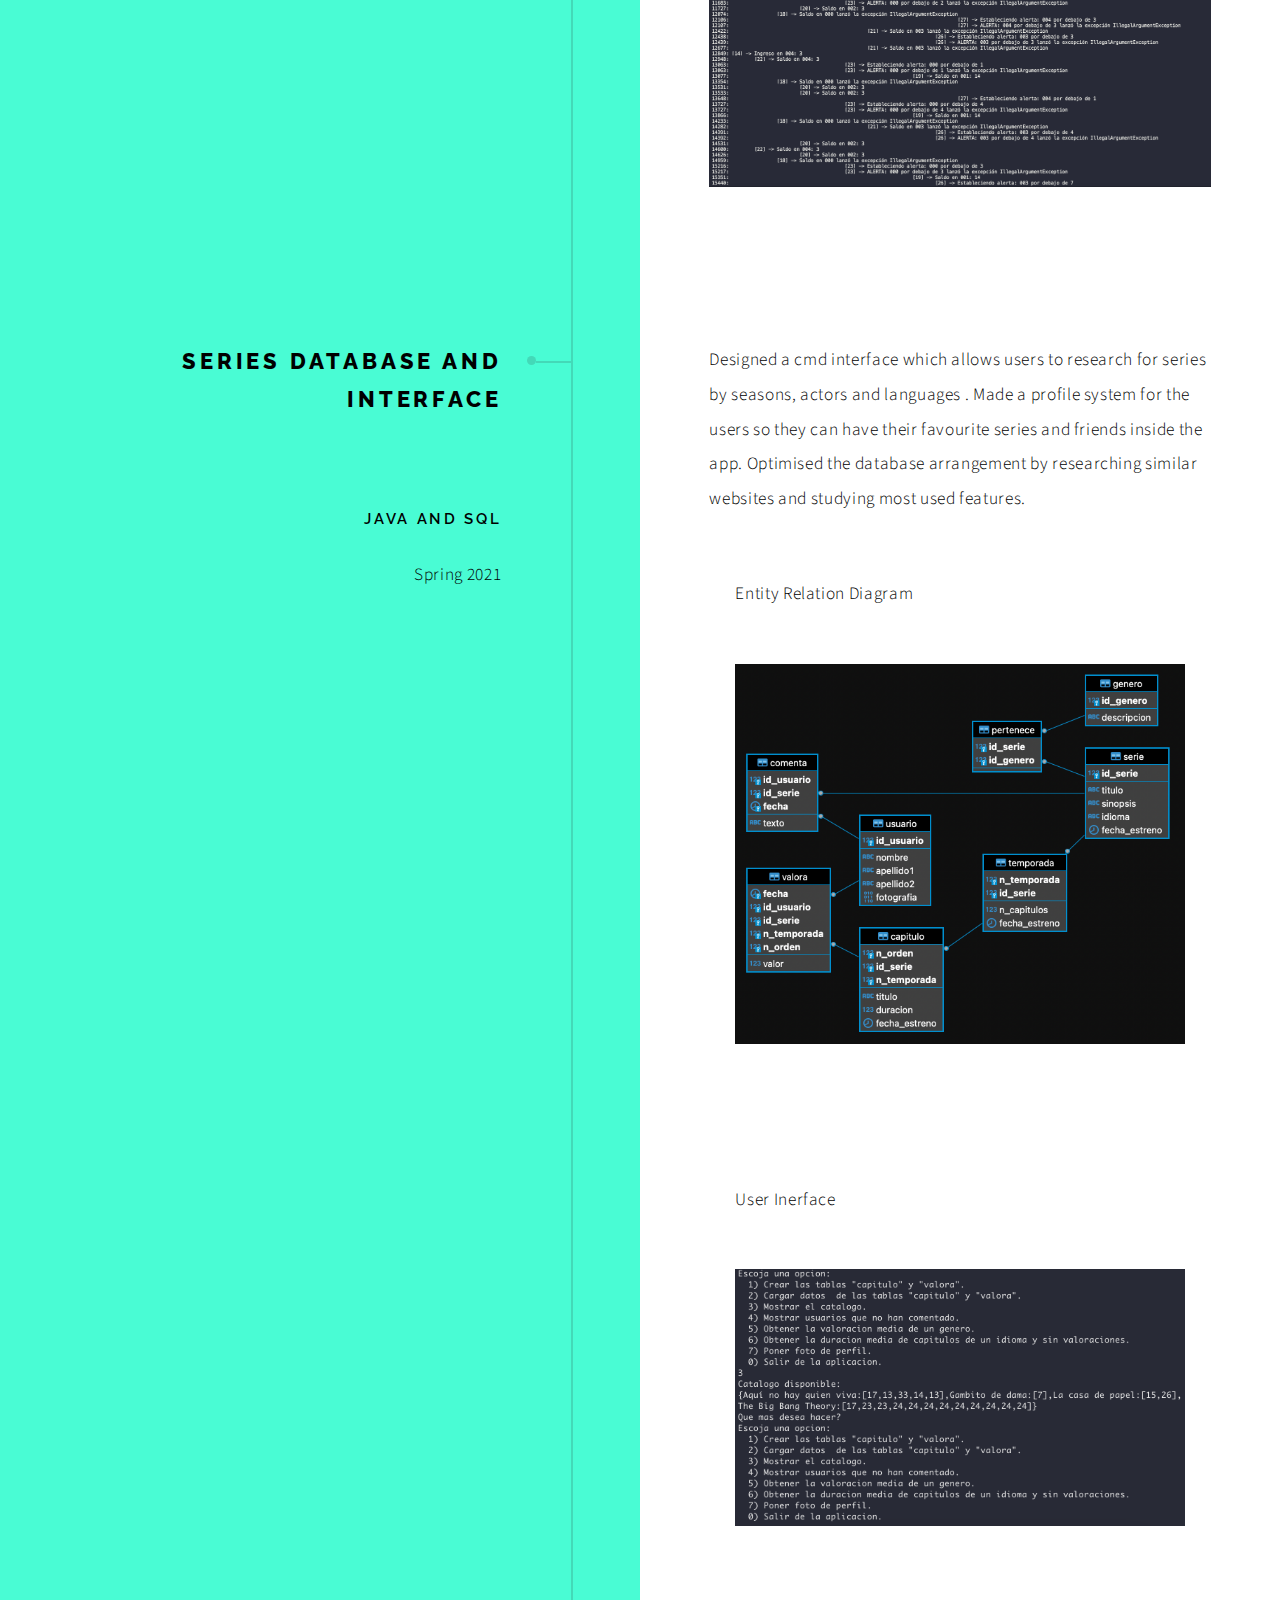
==== commit e5535850: "Fixed MangaTracker name" ====
--- a/index.html
+++ b/index.html
@@ -47,7 +47,7 @@
 				<!-- Section -->
 				<section id="first">
 					<header>
-						<h2>SpanishMangaPublishingTracker</h2>
+						<h2>MangaTracker</h2>
 						<h3>Python, Requests</h3>
 						<p> Spring 2023</p>
 						<a href="https://github.com/AlvaroAlonso-0/SpanishMangaPublishingTracker" class="icon brands fa-github"><span class="label">GitHub</span></a>
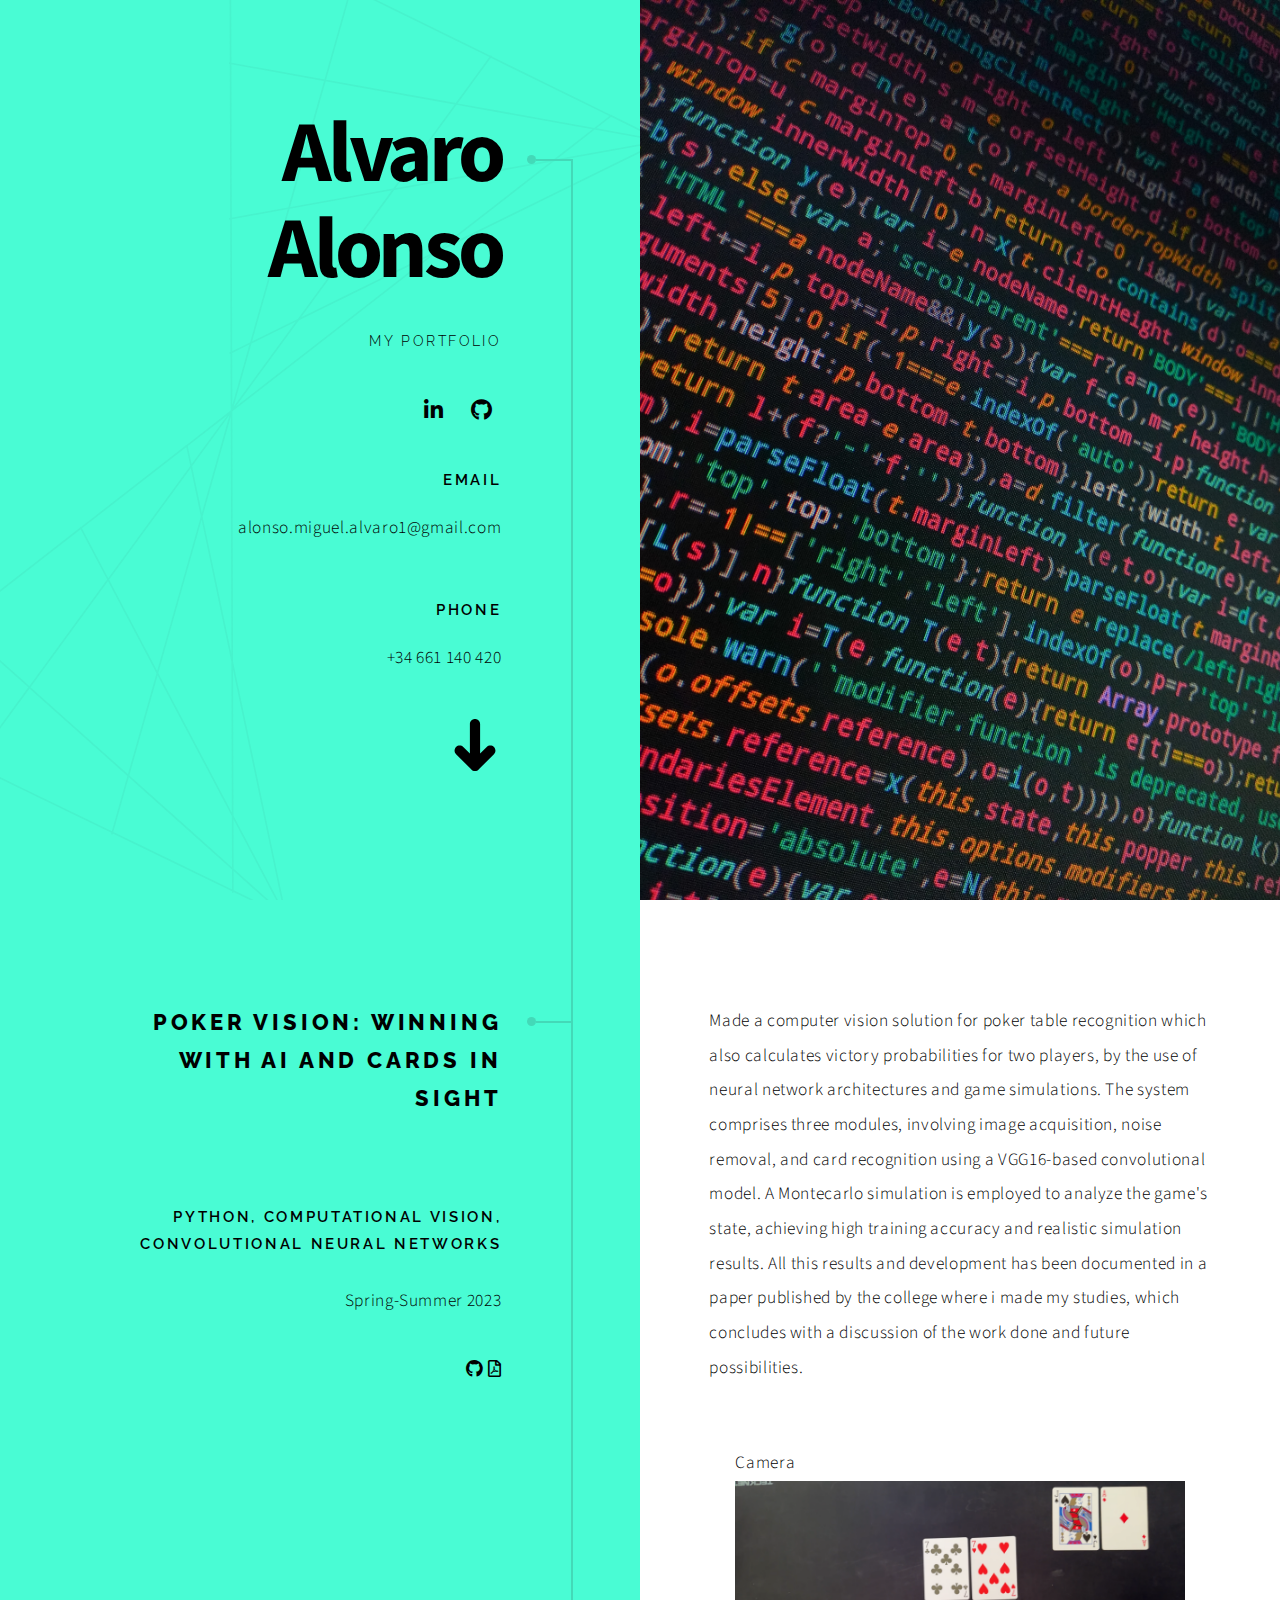
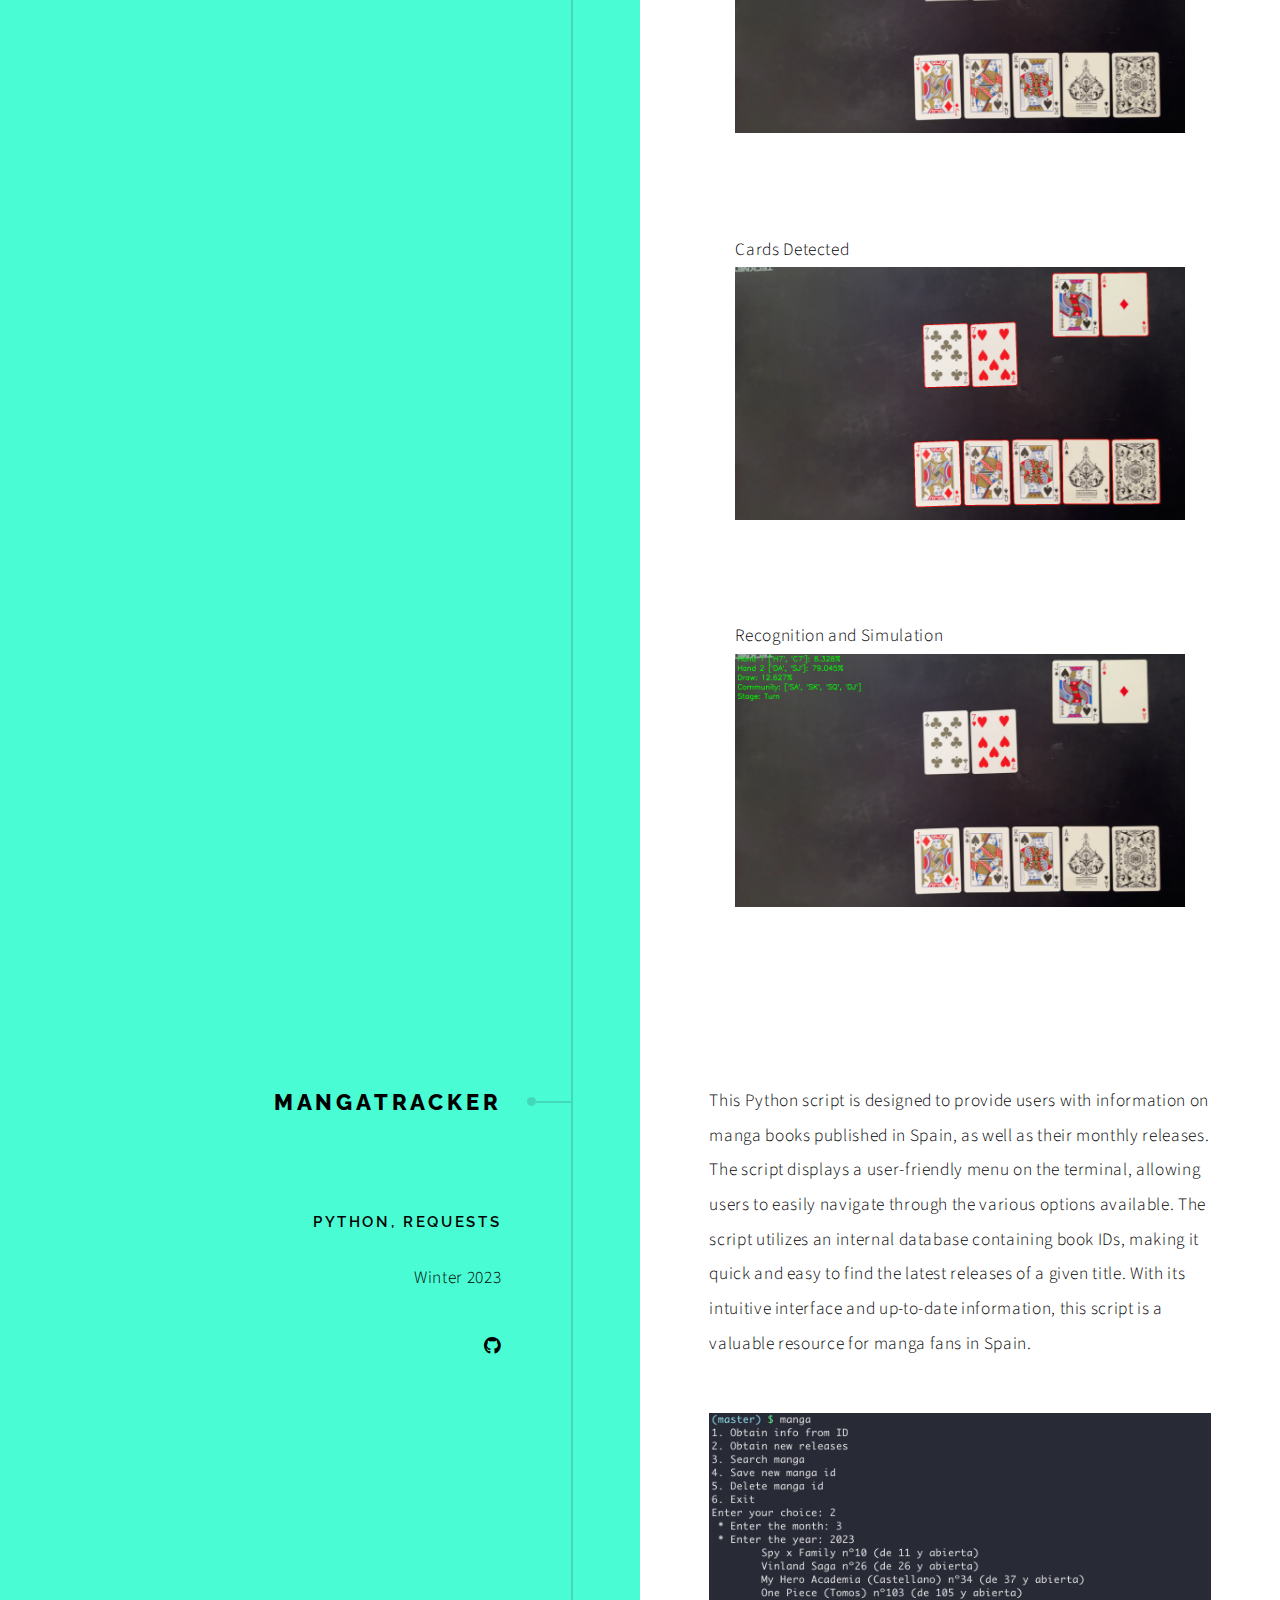
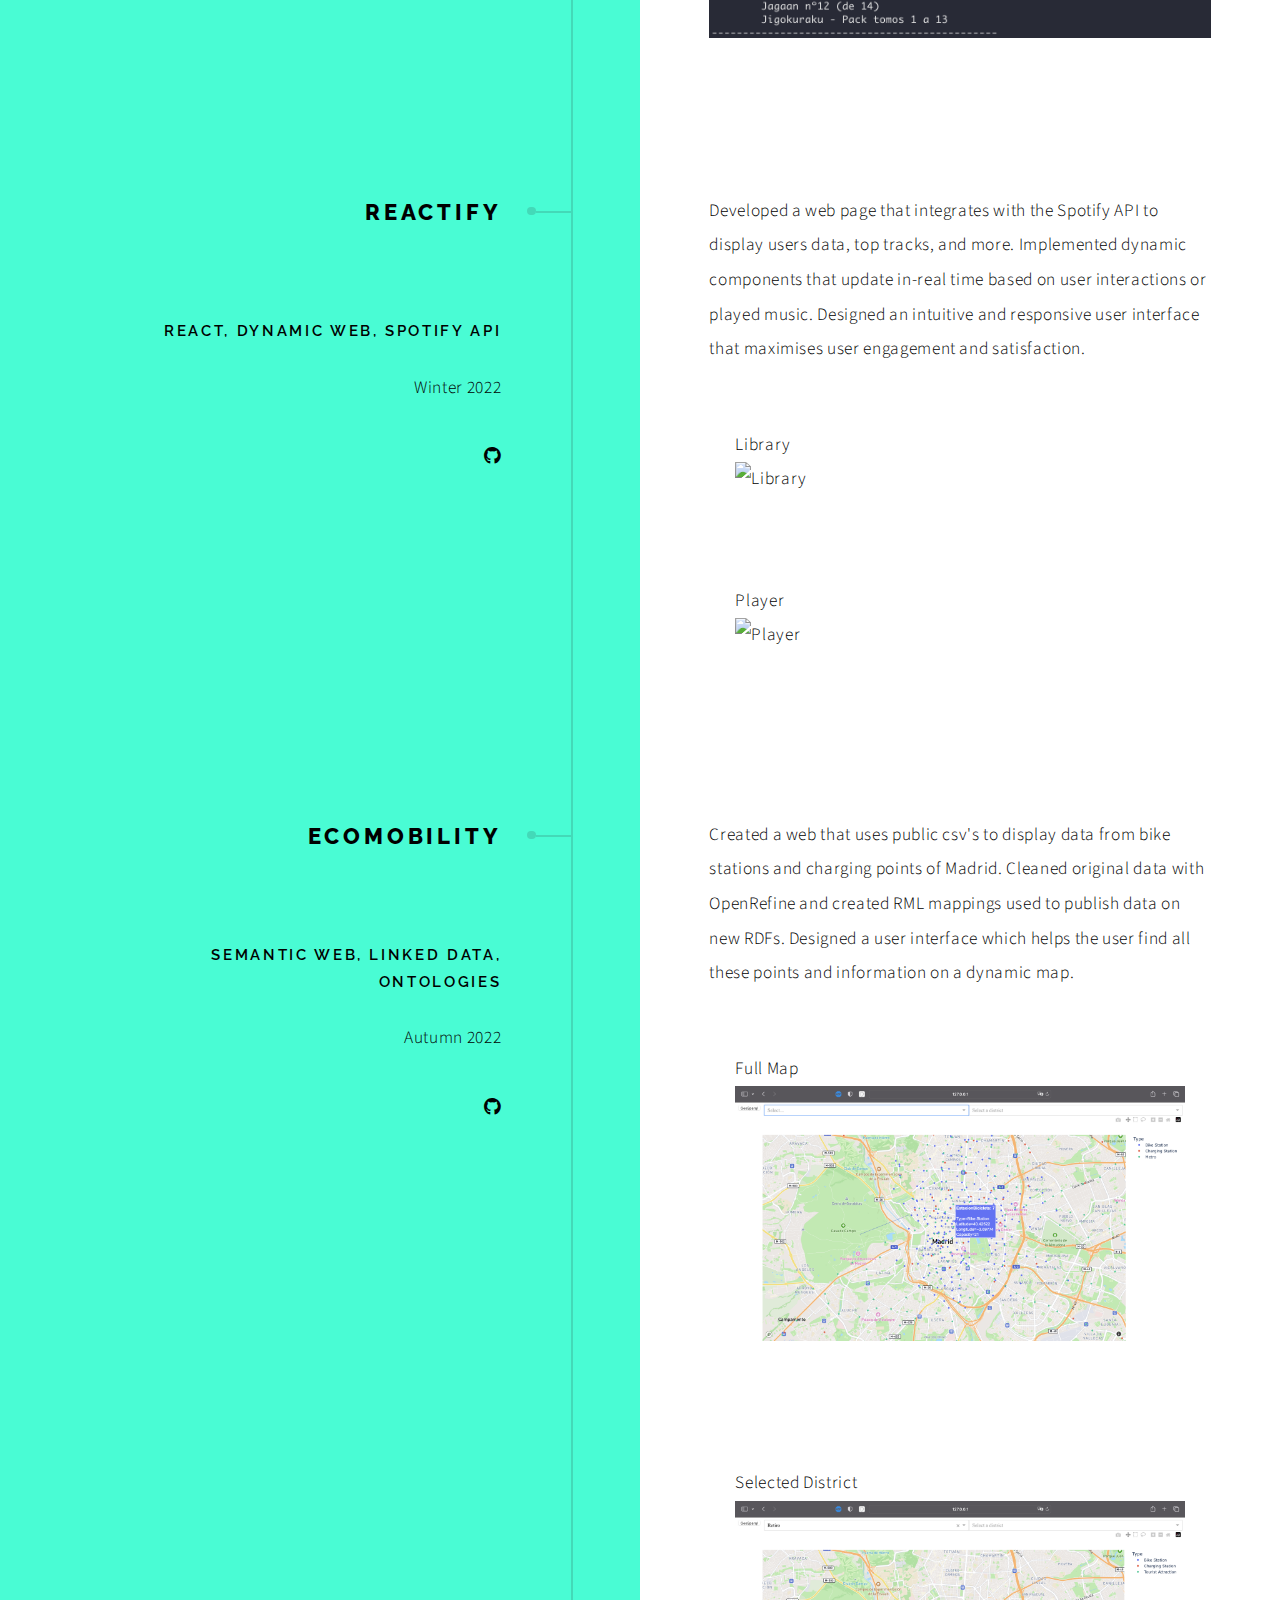
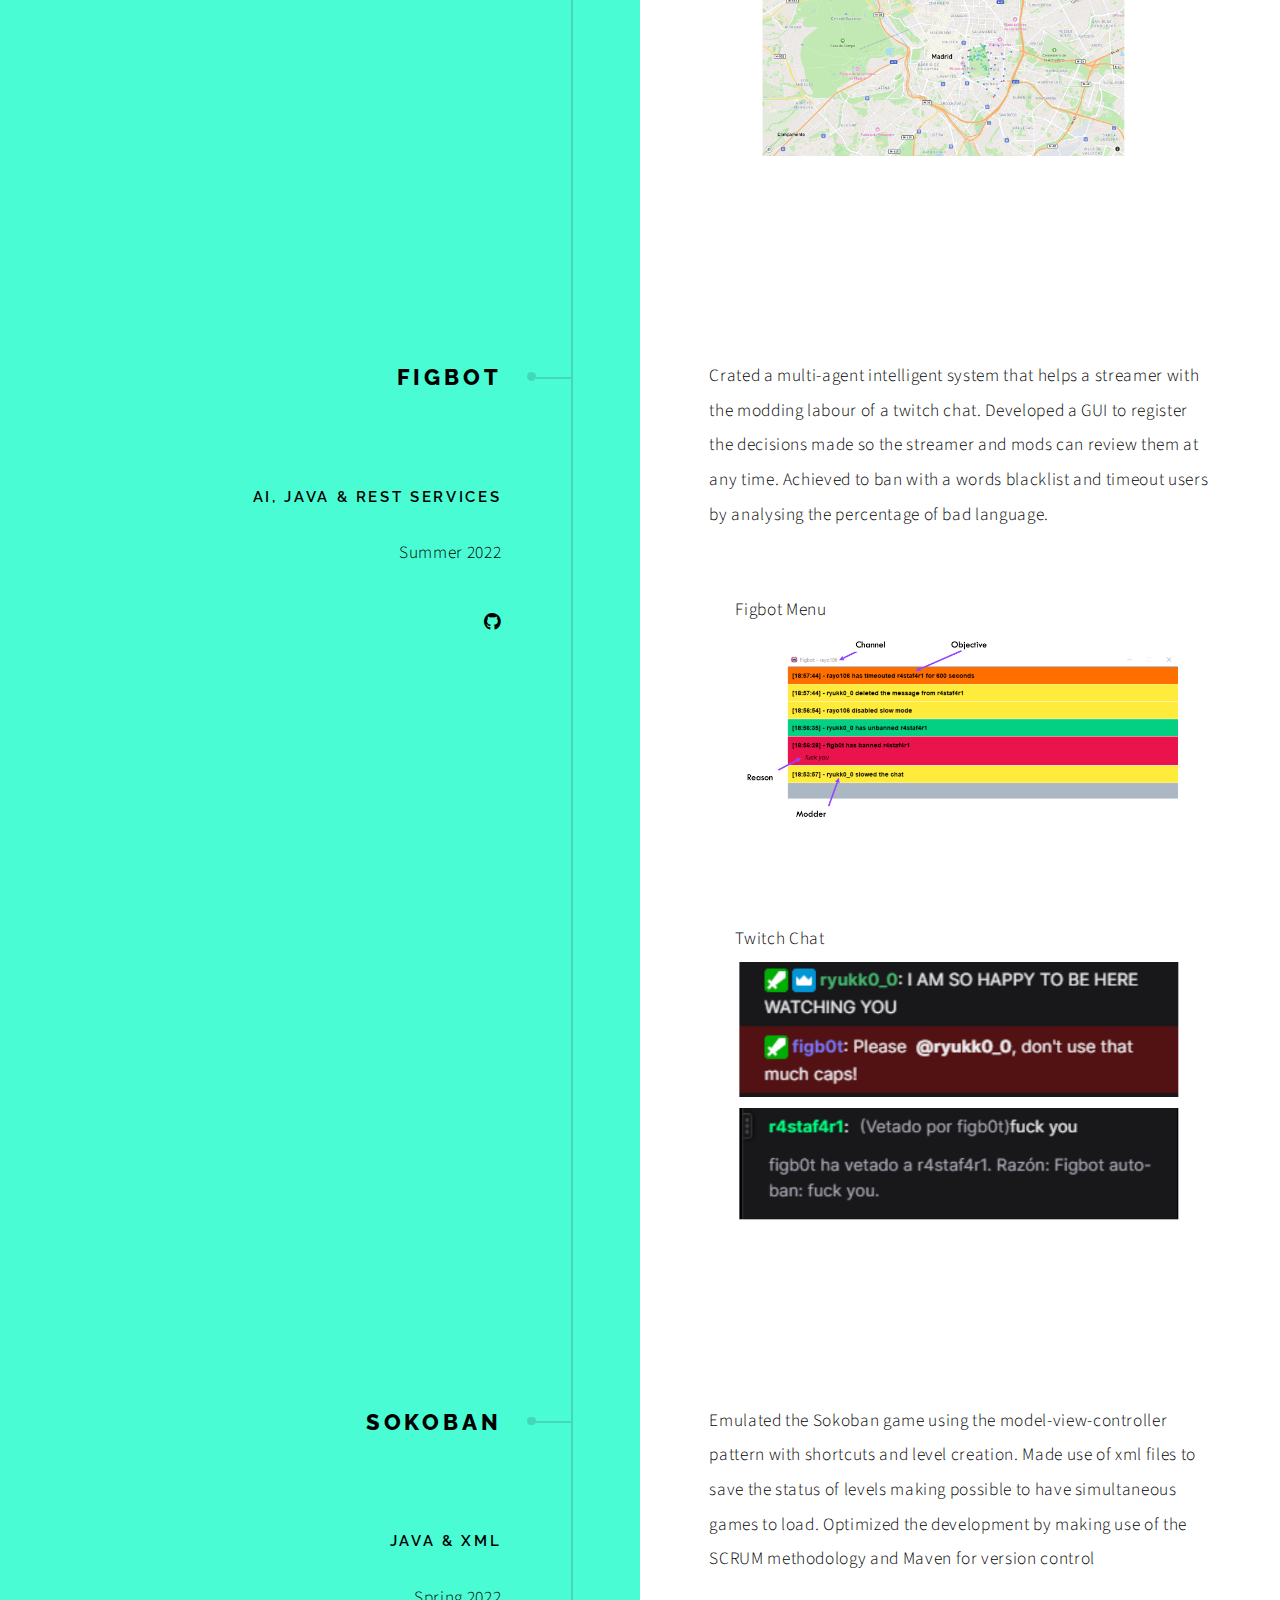
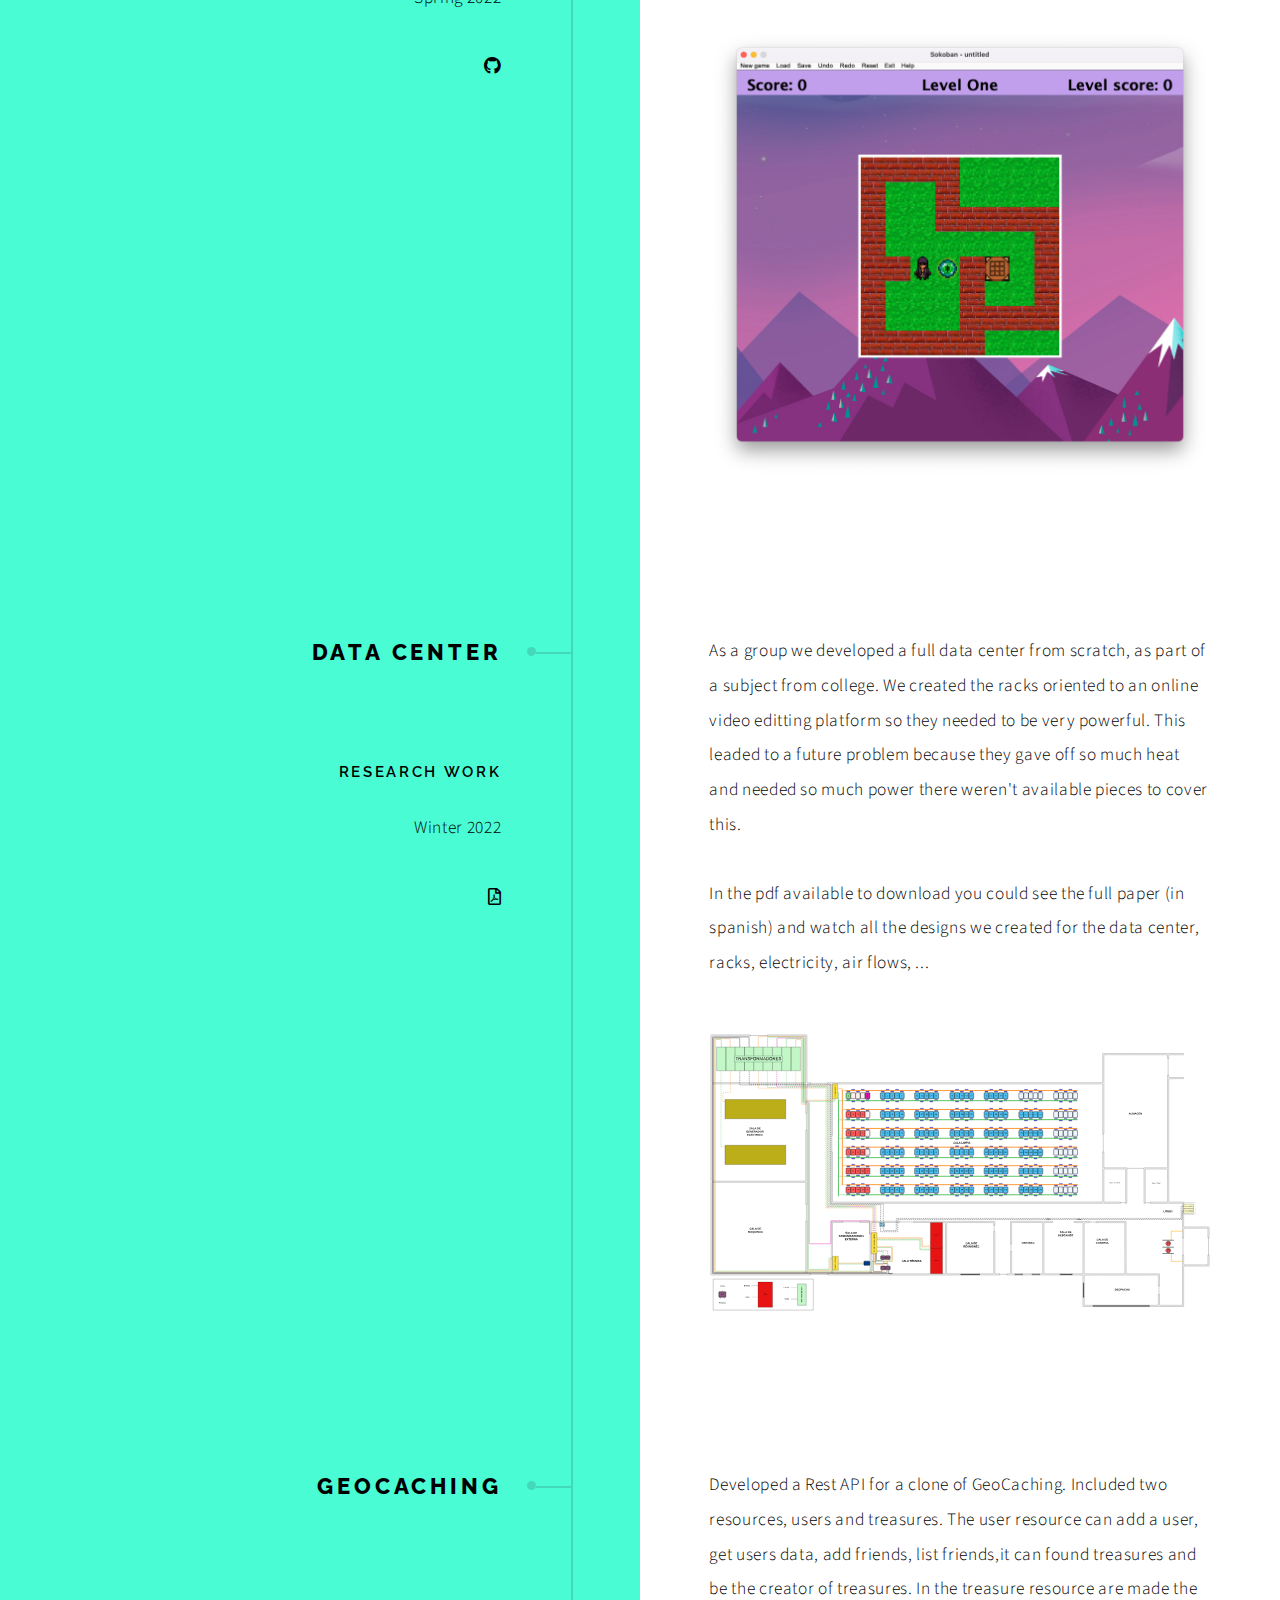
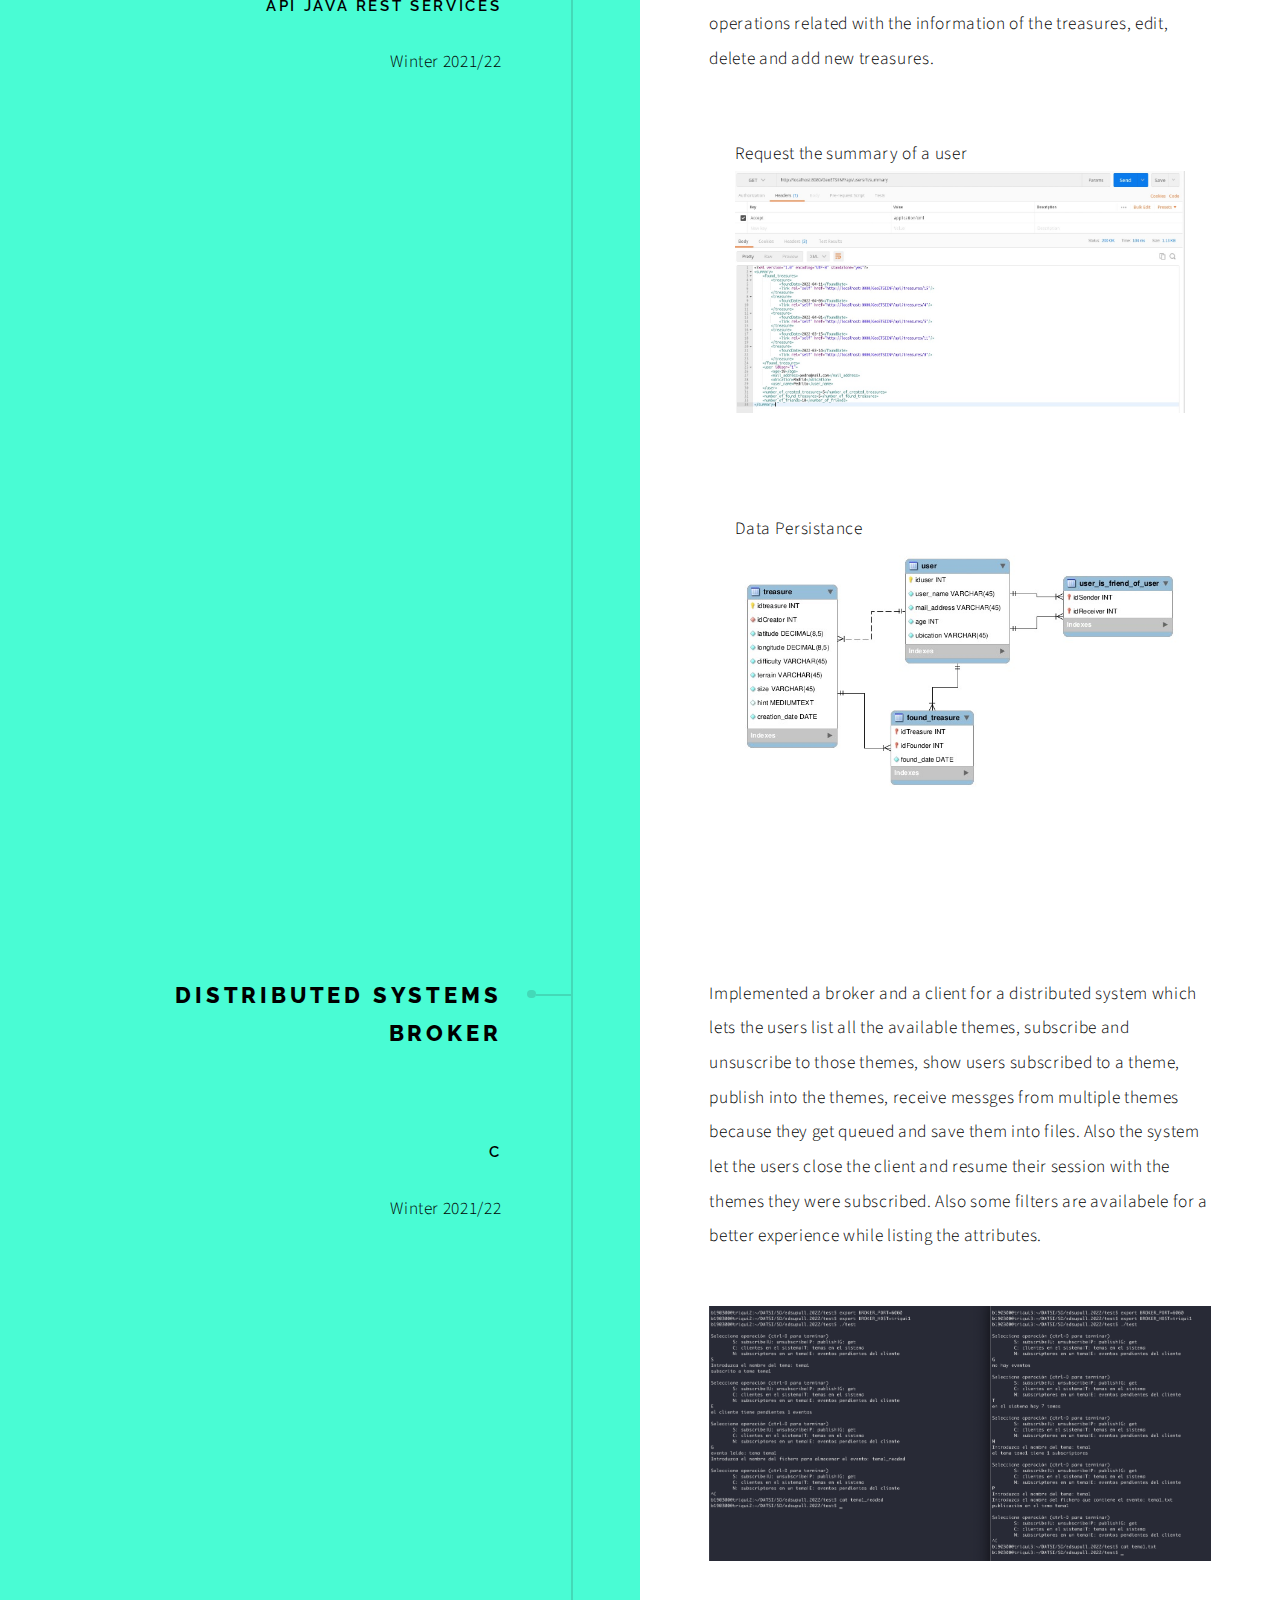
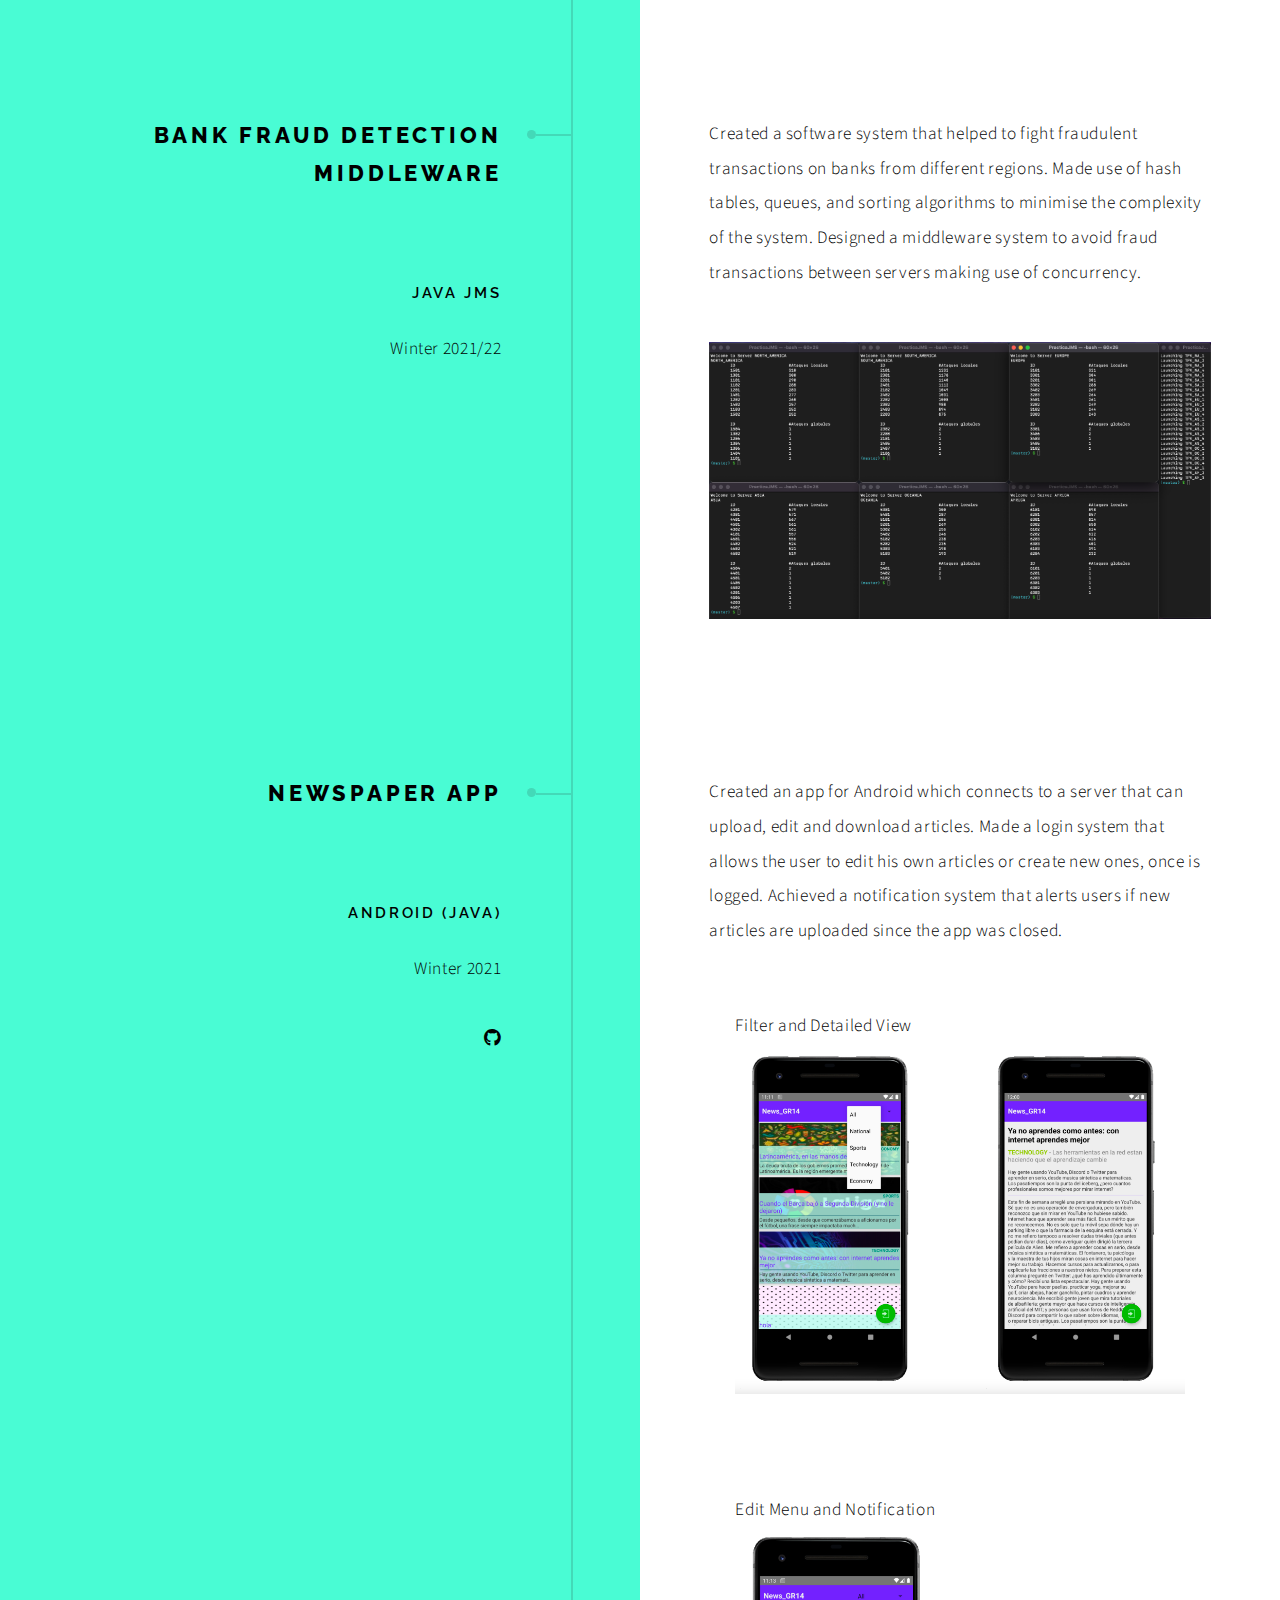
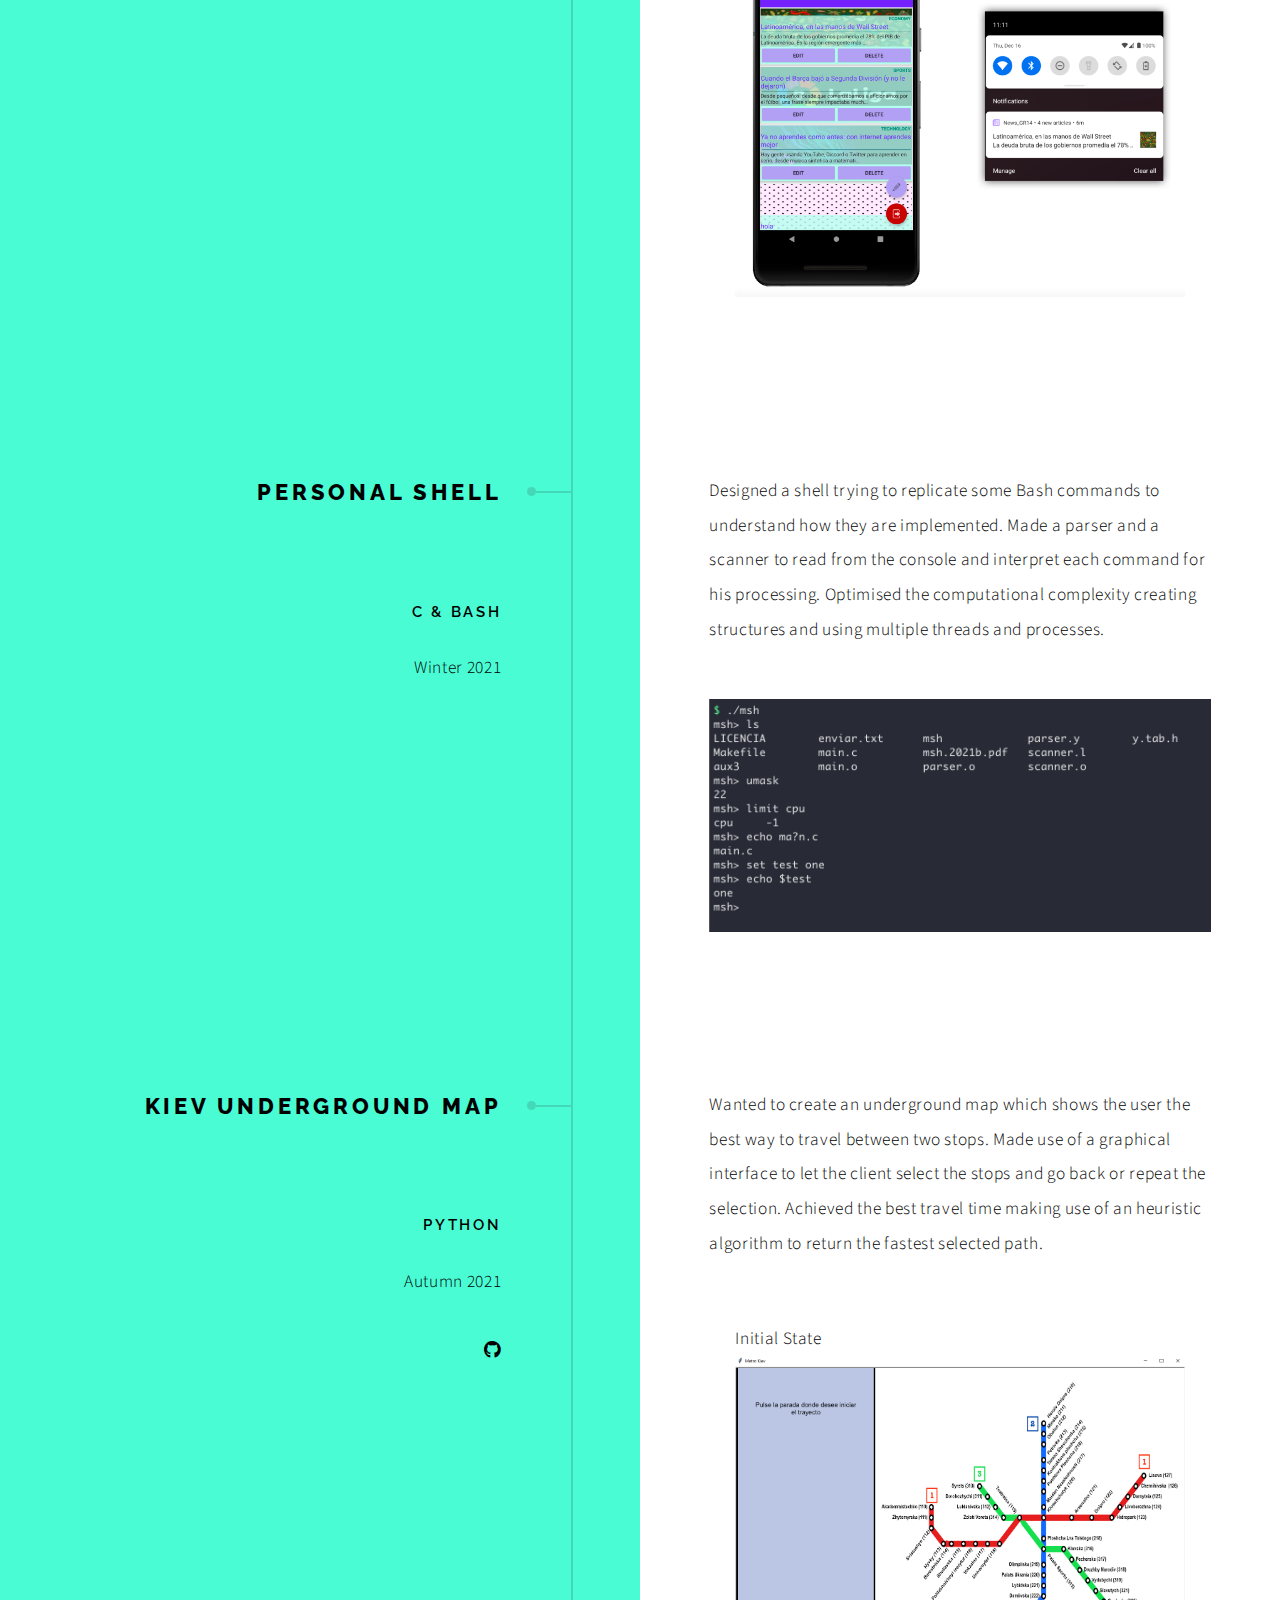
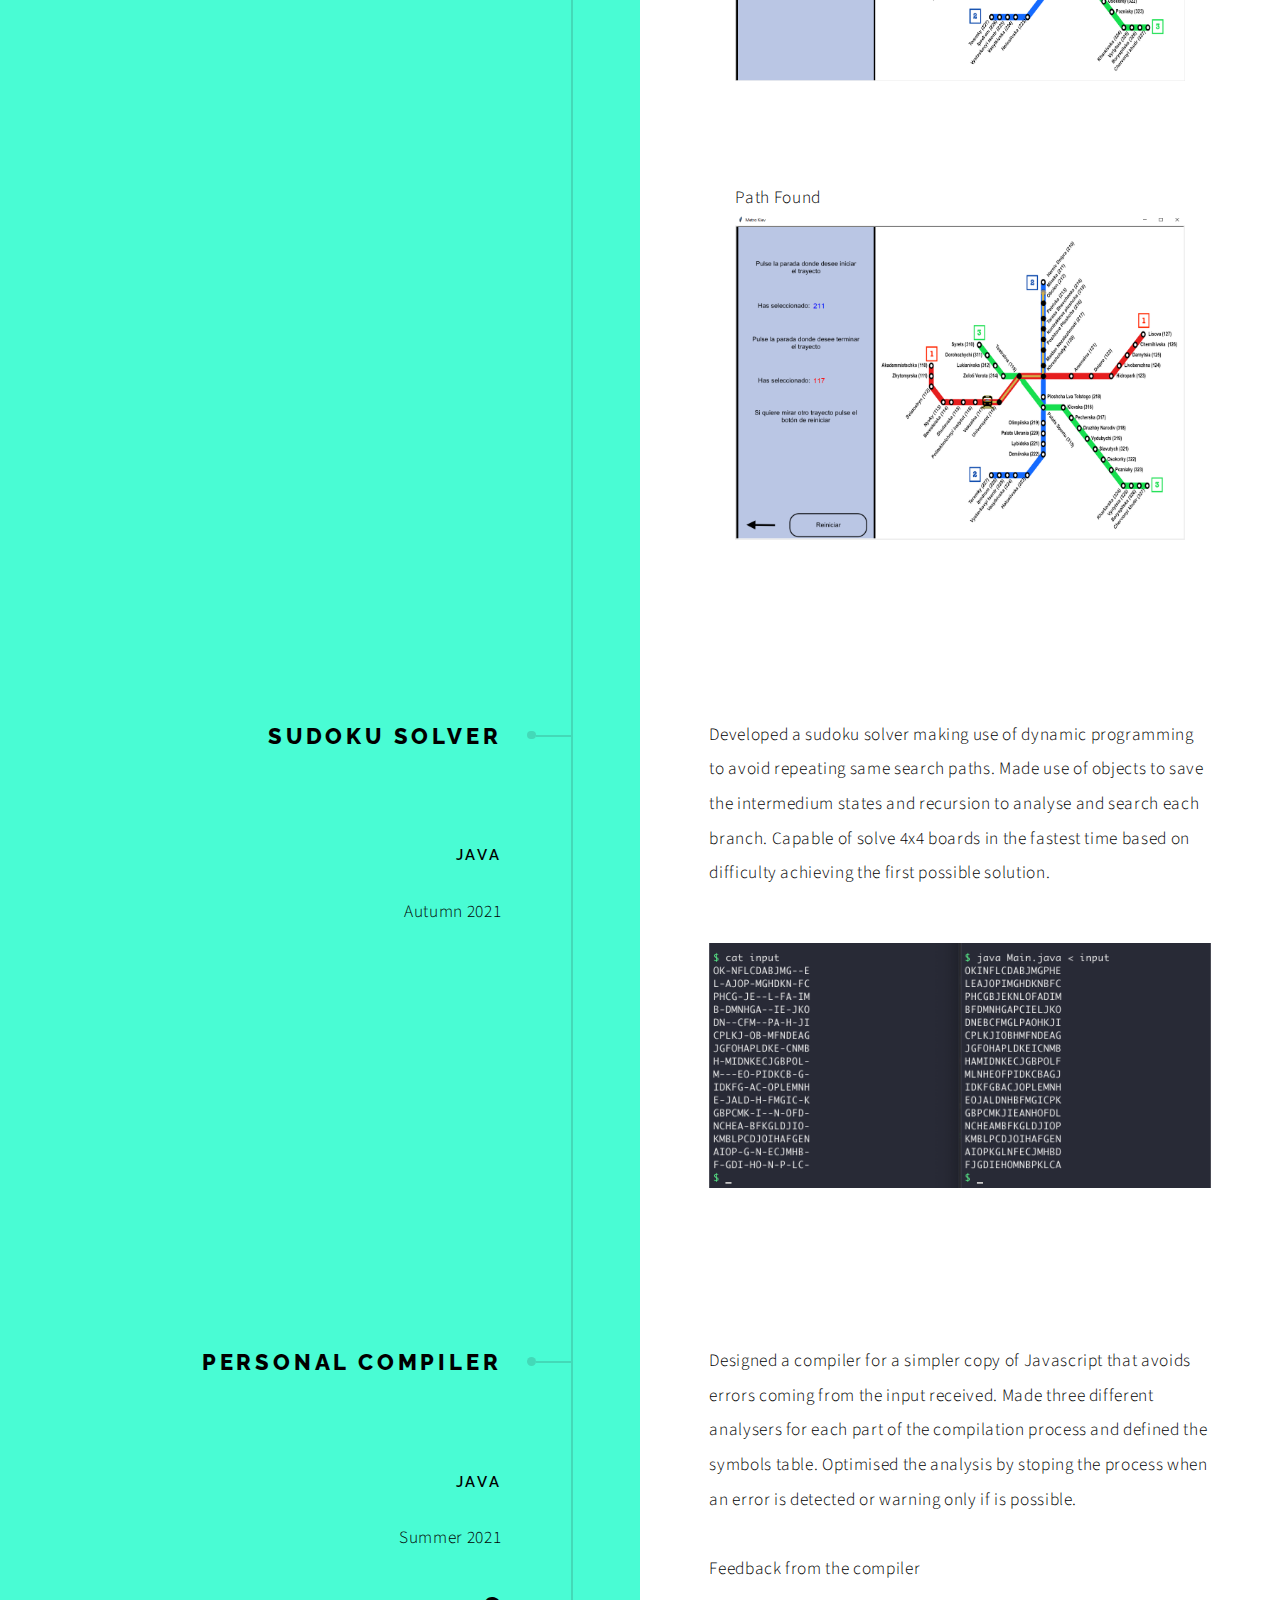
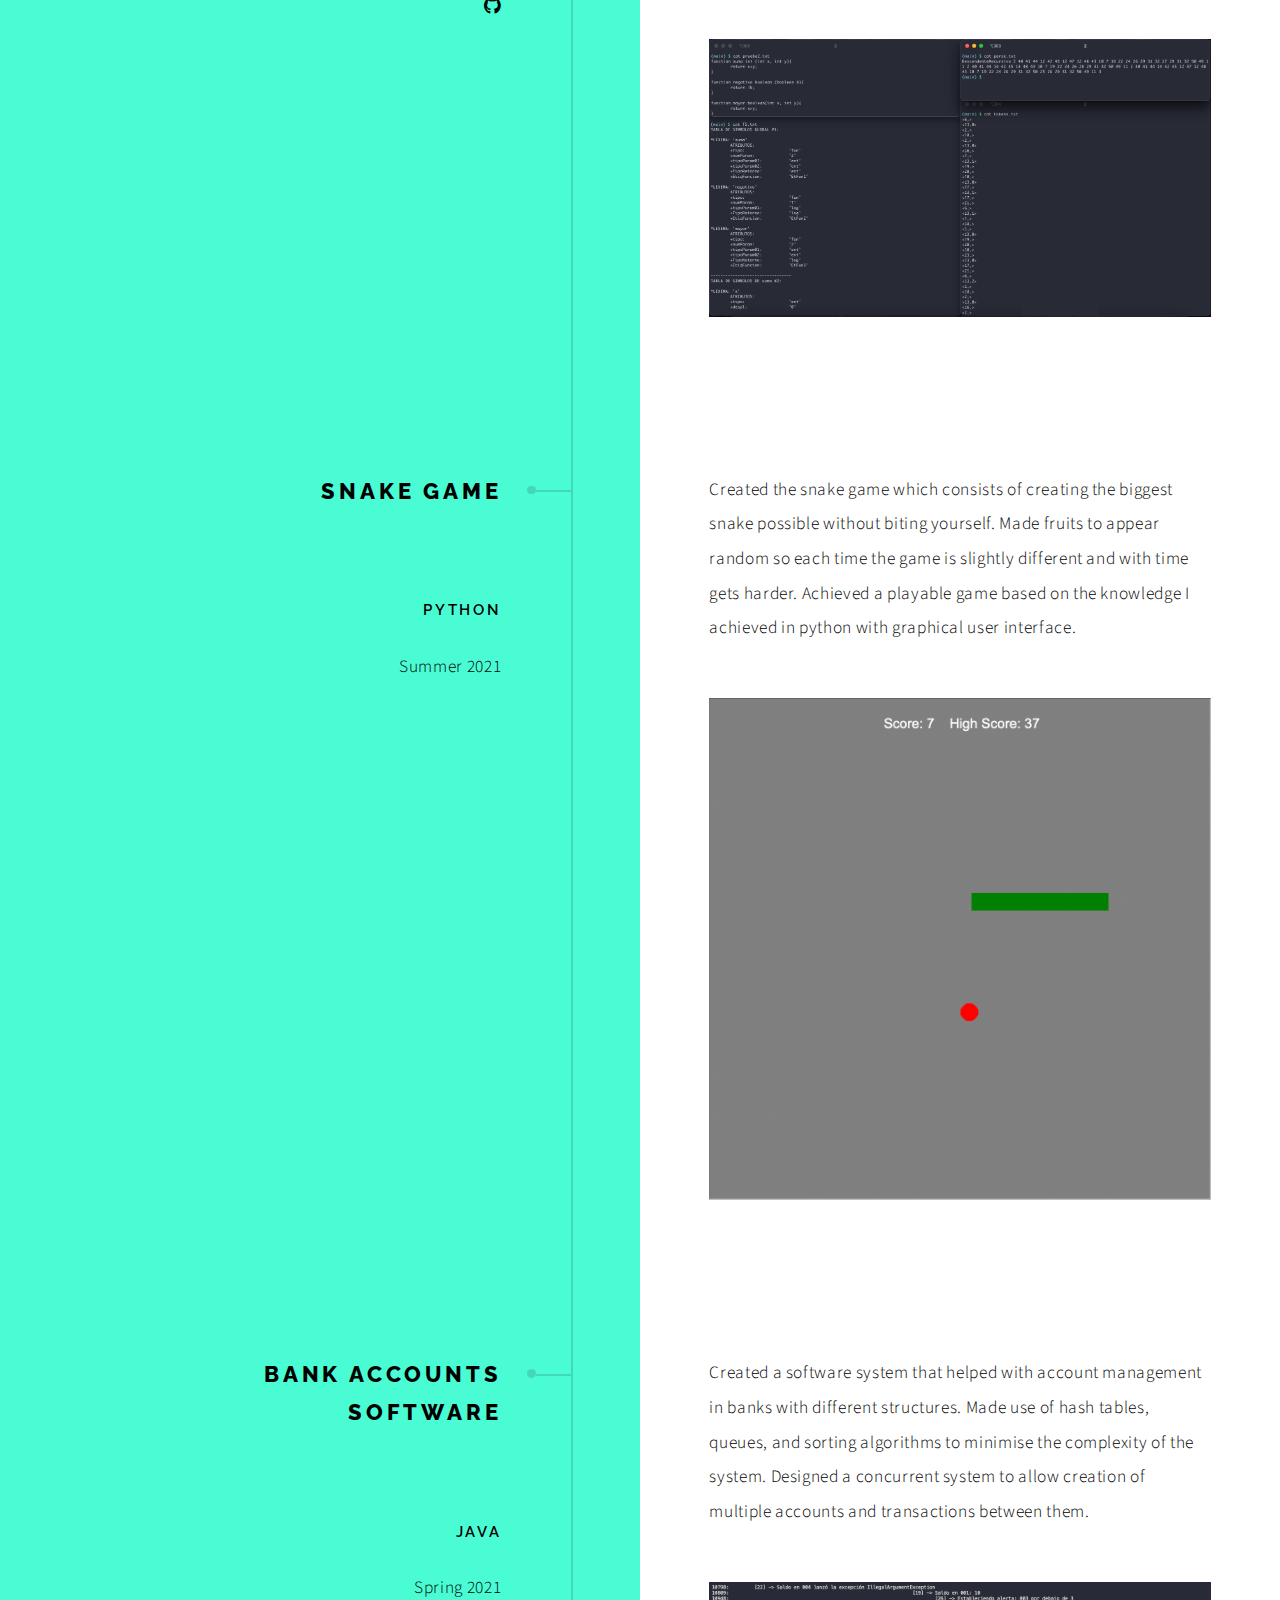
==== commit 621e479e: "Included degree final project" ====
--- a/index.html
+++ b/index.html
@@ -43,13 +43,47 @@
 							<span class="image fill" data-position="center"><img src="images/portada.jpg" alt="Cover" /></span>
 						</div>
 					</section>
+
+				<!-- Section -->
+				<section id="first">
+					<header>
+						<h2>Poker Vision: Winning with AI and Cards in Sight</h2>
+						<h3>Python, Computational Vision, Convolutional Neural Networks</h3>
+						<p> Spring-Summer 2023</p>
+						<a href="https://github.com/AlvaroAlonso-0/PokerHandsRecongition" class="icon brands fa-github"><span class="label">GitHub</span></a>
+						<a href="images/poker_recogn/ReconocimientoDeMesasDePokerMedianteVisionComputacional.pdf" class="icon regular fa-file-pdf" download><span class="label">PDF</span></a>
+					</header>
+					<div class="content">
+						<p>Made a computer vision solution for poker table recognition which also calculates victory probabilities for two players, by the use of neural network architectures and game simulations. The system comprises three modules, involving image acquisition, noise removal, and card recognition using a VGG16-based convolutional model. A Montecarlo simulation is employed to analyze the game's state, achieving high training accuracy and realistic simulation results. All this results and development has been documented in a paper published by the college where i made my studies, which concludes with a discussion of the work done and future possibilities.
+						</p>							
+						<div class="box">
+							<figure>
+								<figcaption>Camera</figcaption>
+								<img src="images/poker_recogn/table copy.png" alt="Camera" /></a>
+						</div>
+						</figure>
+						<div class="box">
+							<figure>
+								<figcaption>Cards Detected</figcaption>
+								<img src="images/poker_recogn/contours.png" alt="Cards Detected" /></a>
+							</figure>
+						</div>	
+						</figure>
+						<div class="box">
+							<figure>
+								<figcaption>Recognition and Simulation</figcaption>
+								<img src="images/poker_recogn/table_solved copy.png" alt="Recognition and Simulation" /></a>
+							</figure>
+						</div>
+					</div>
+				</section>
 				
 				<!-- Section -->
-				<section id="first">
+				<section>
 					<header>
 						<h2>MangaTracker</h2>
 						<h3>Python, Requests</h3>
-						<p> Spring 2023</p>
+						<p> Winter 2023</p>
 						<a href="https://github.com/AlvaroAlonso-0/SpanishMangaPublishingTracker" class="icon brands fa-github"><span class="label">GitHub</span></a>
 					</header>
 					<div class="content">
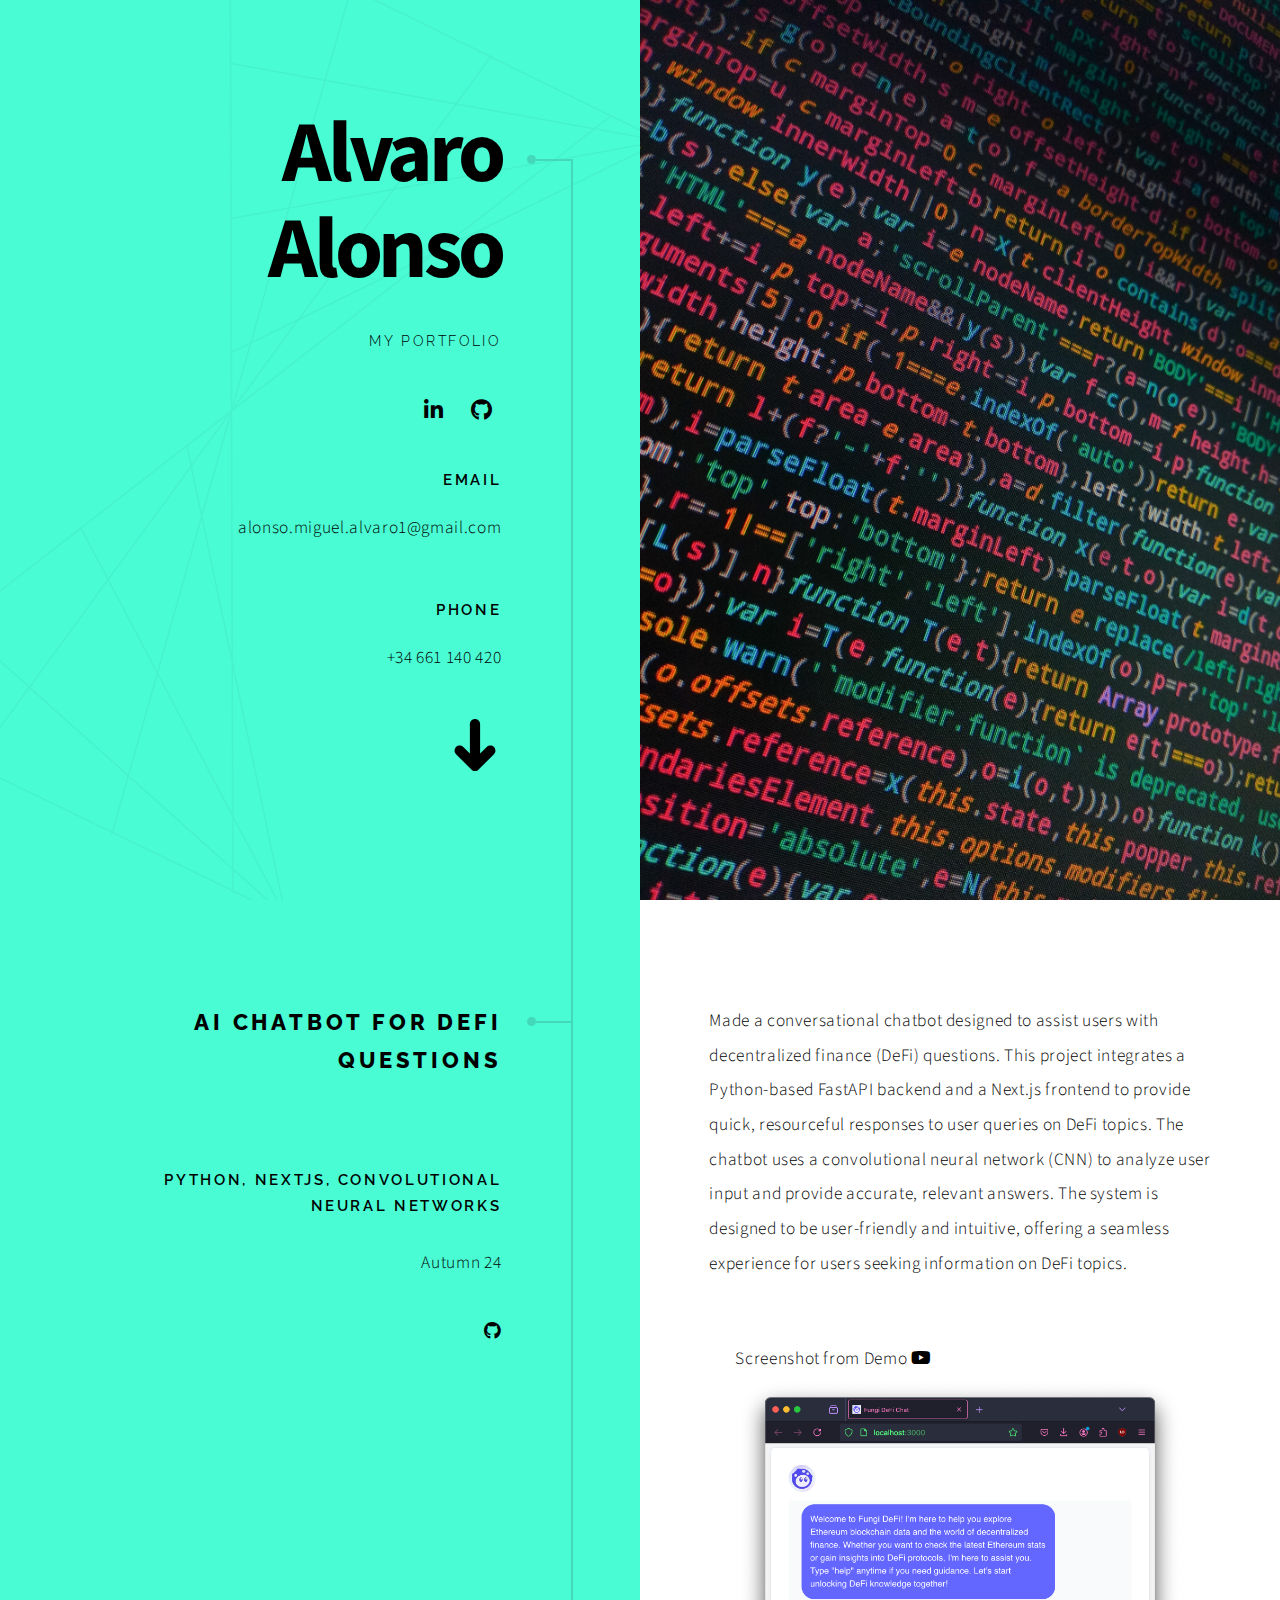
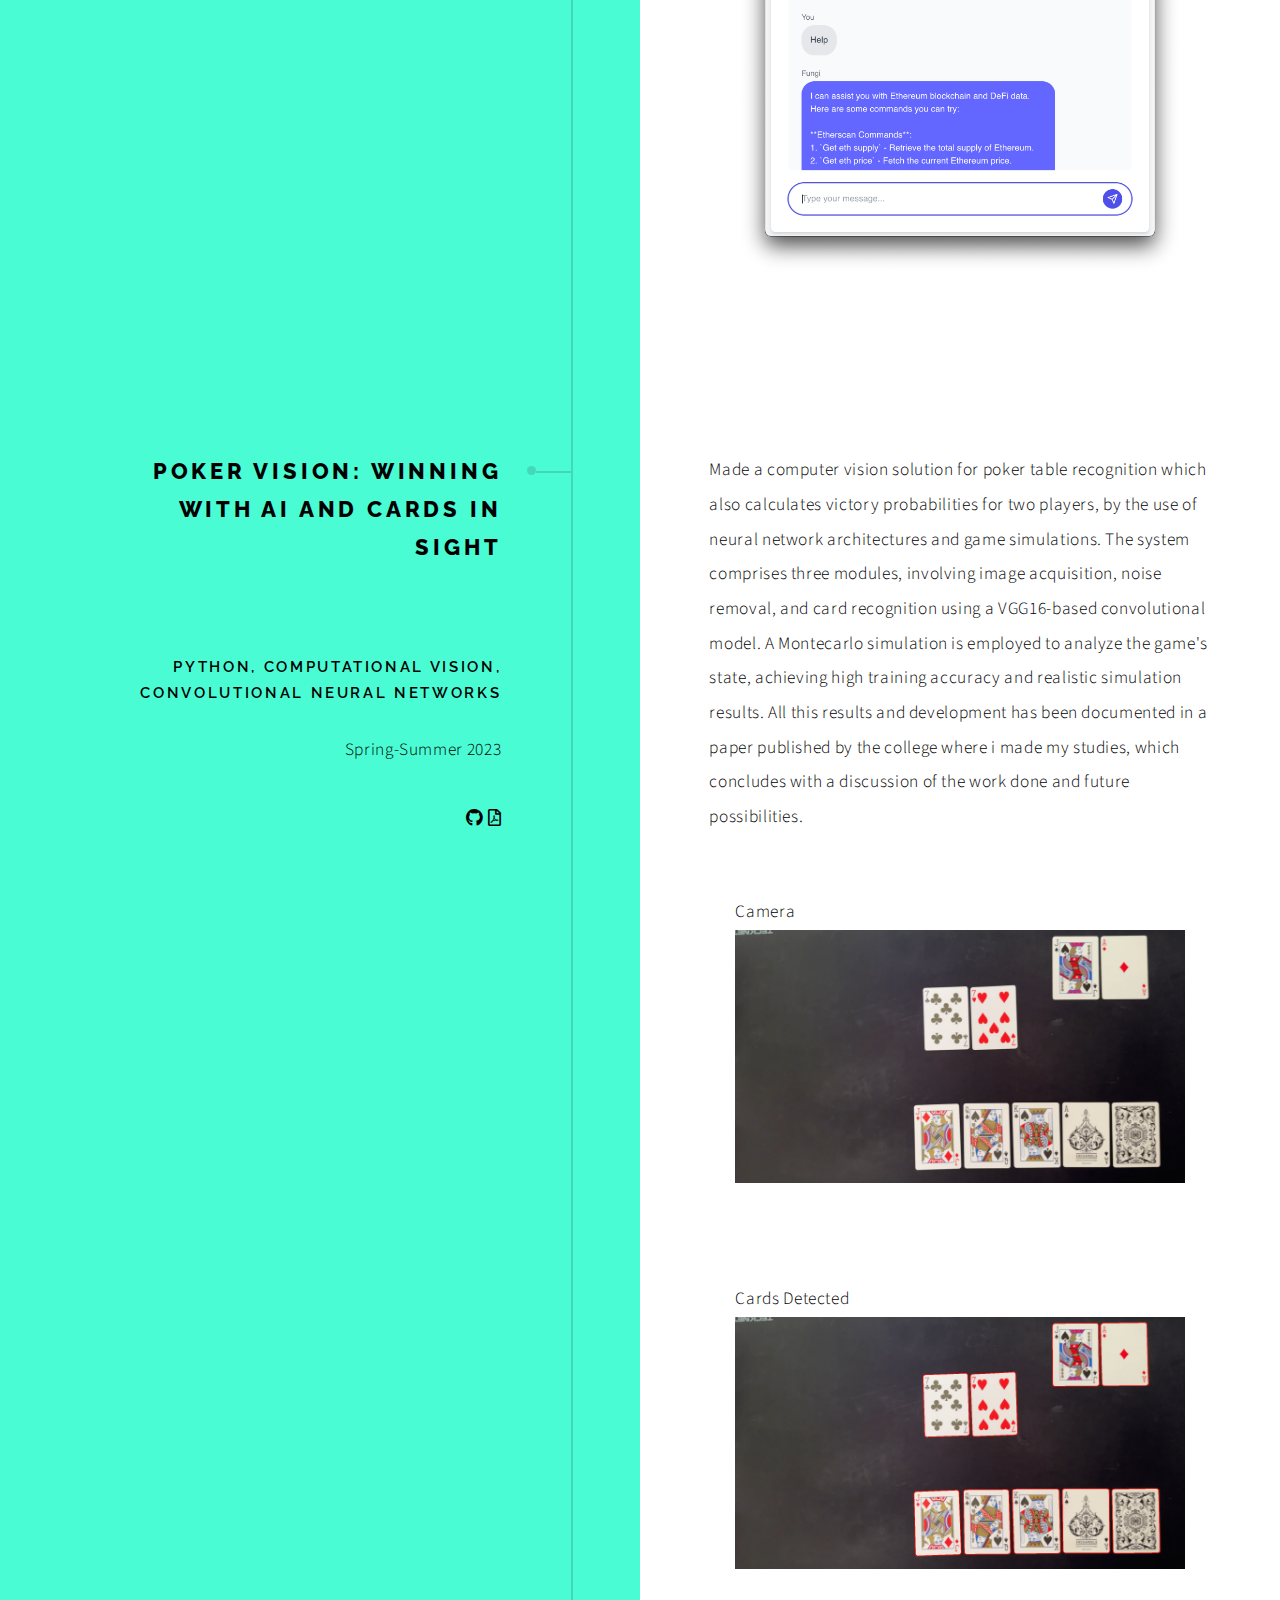
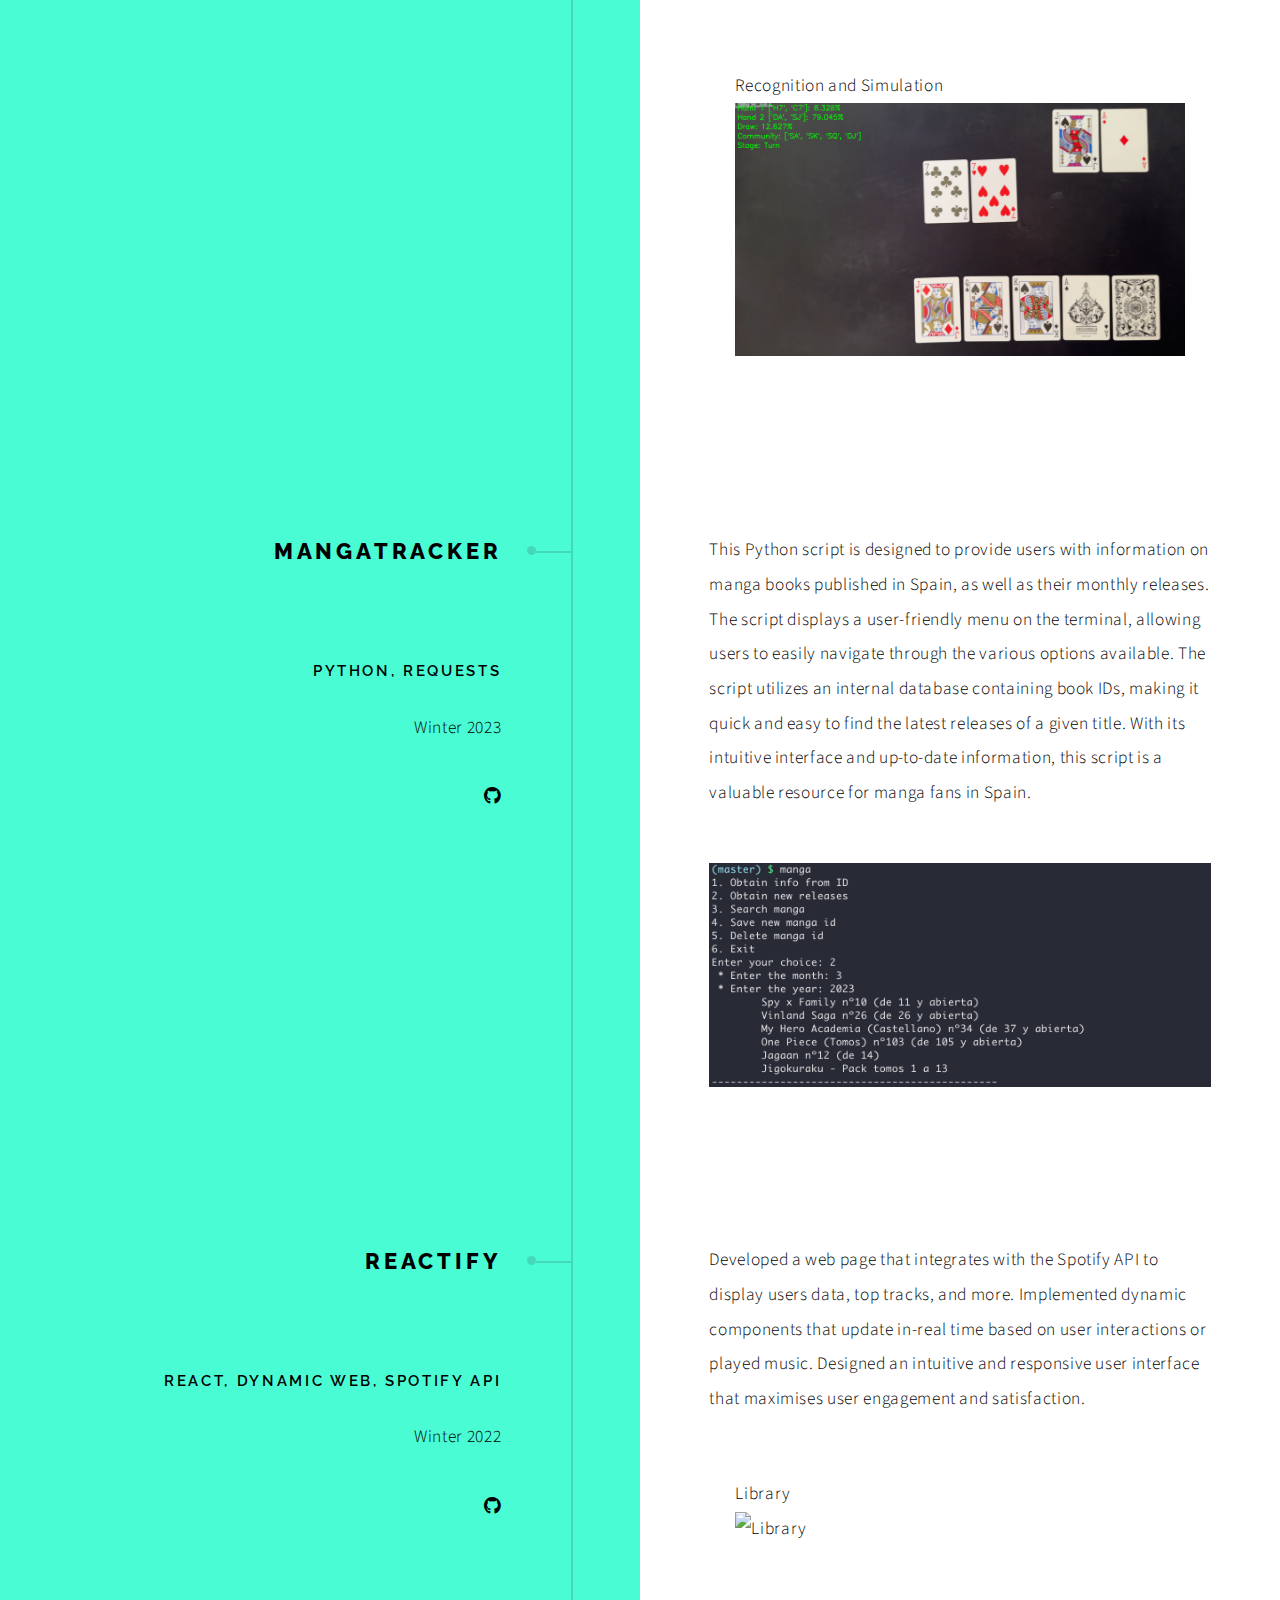
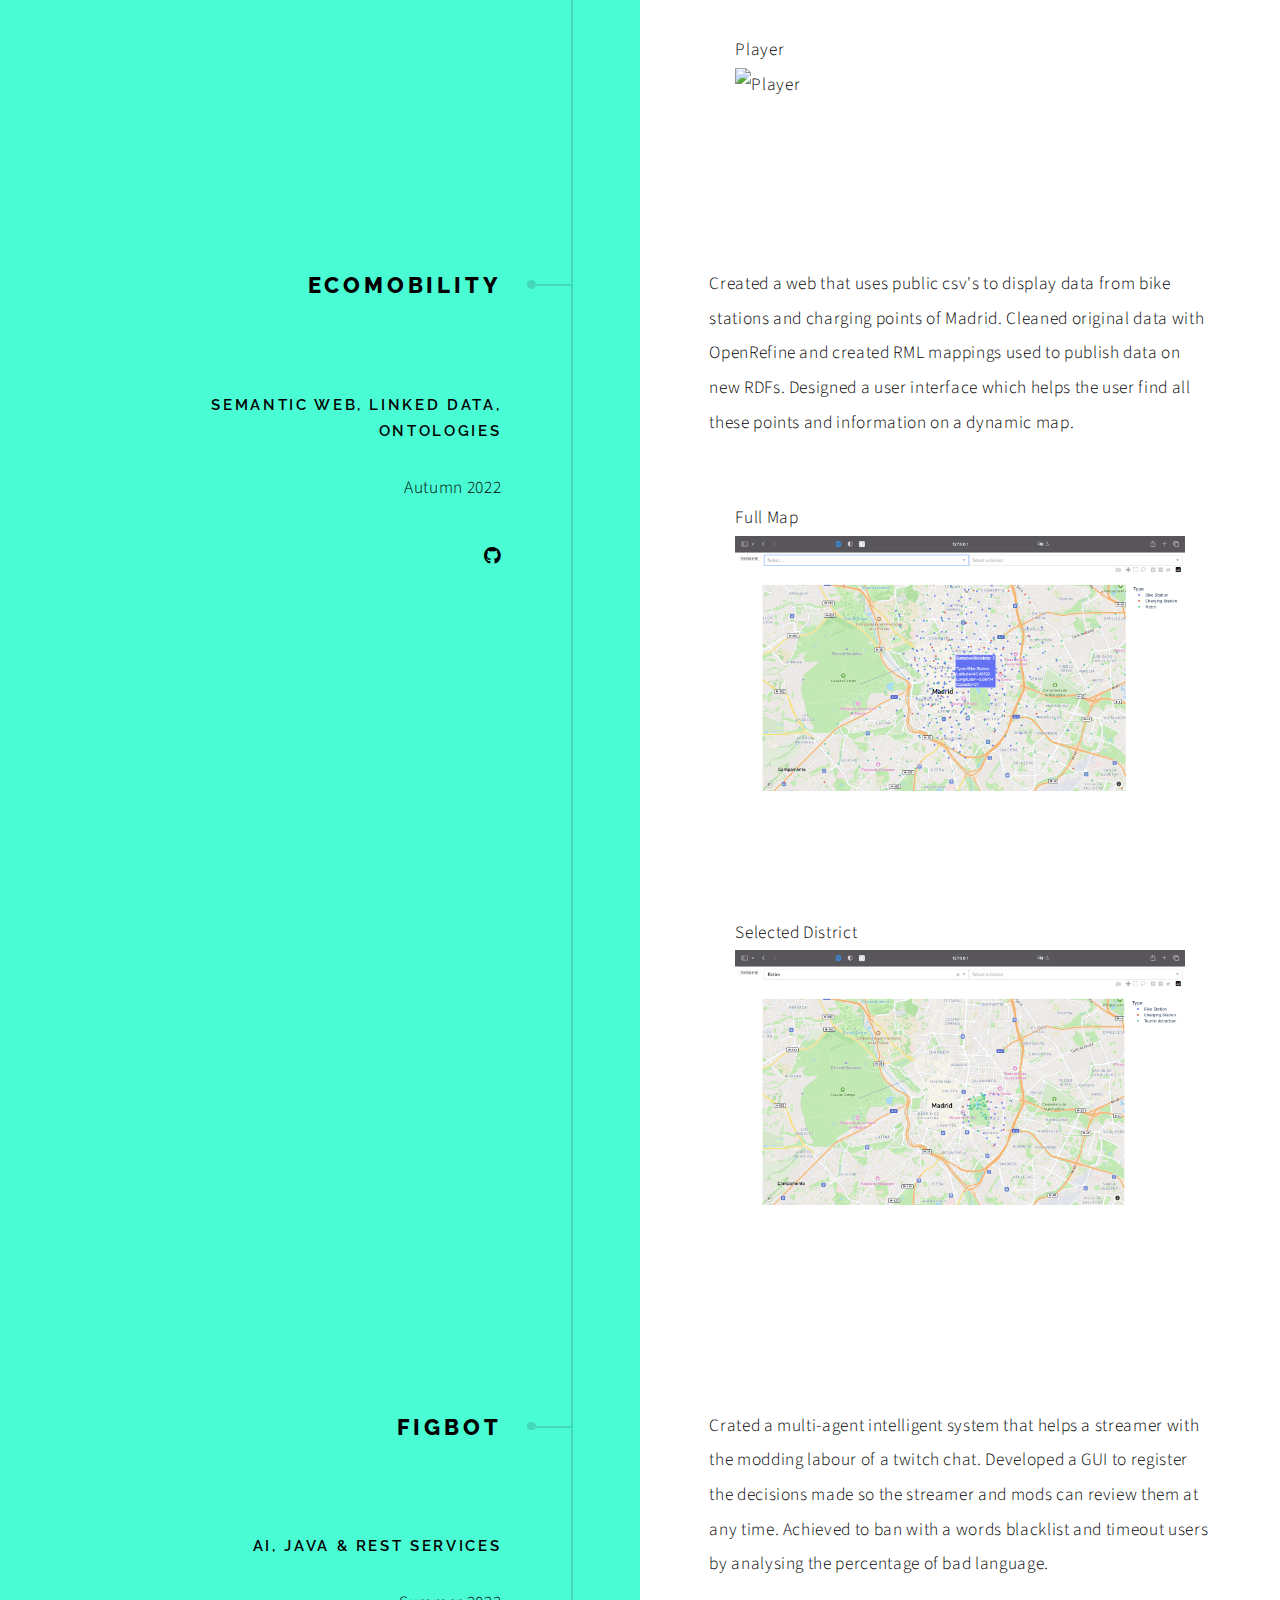
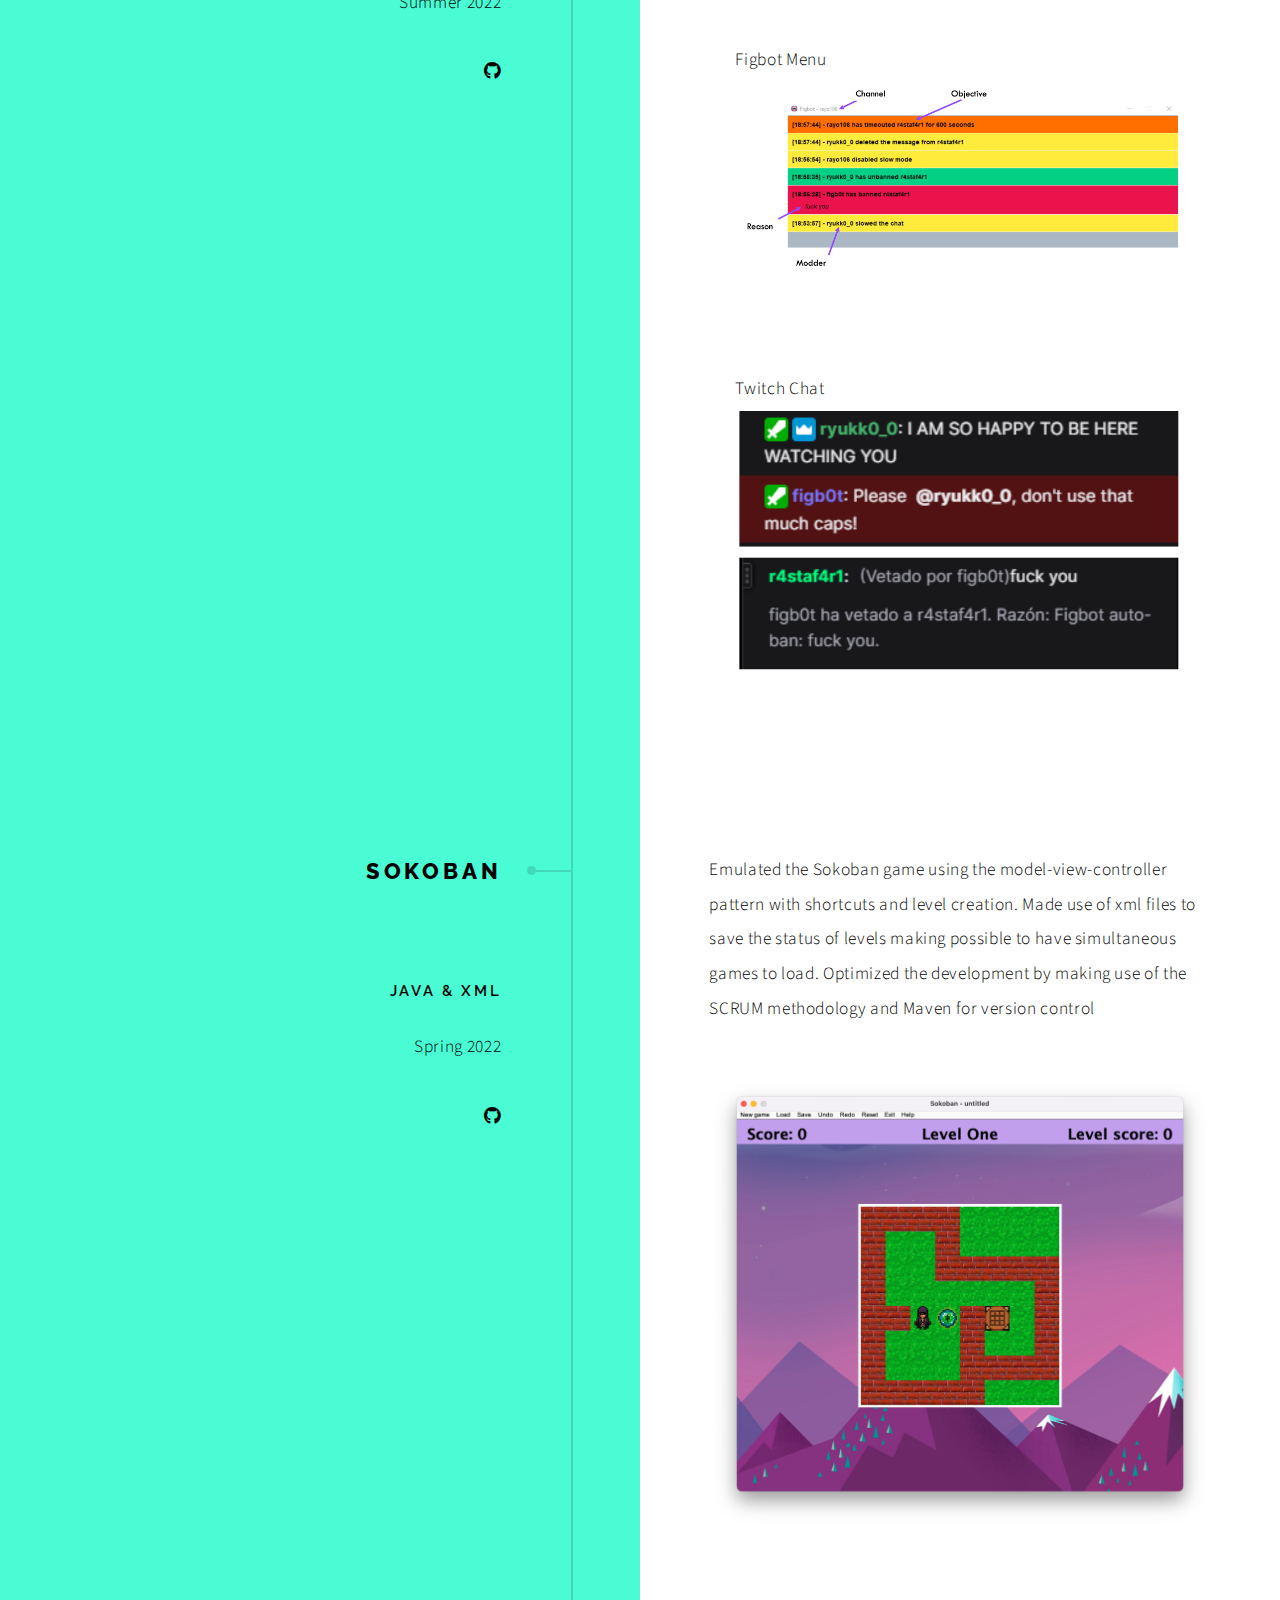
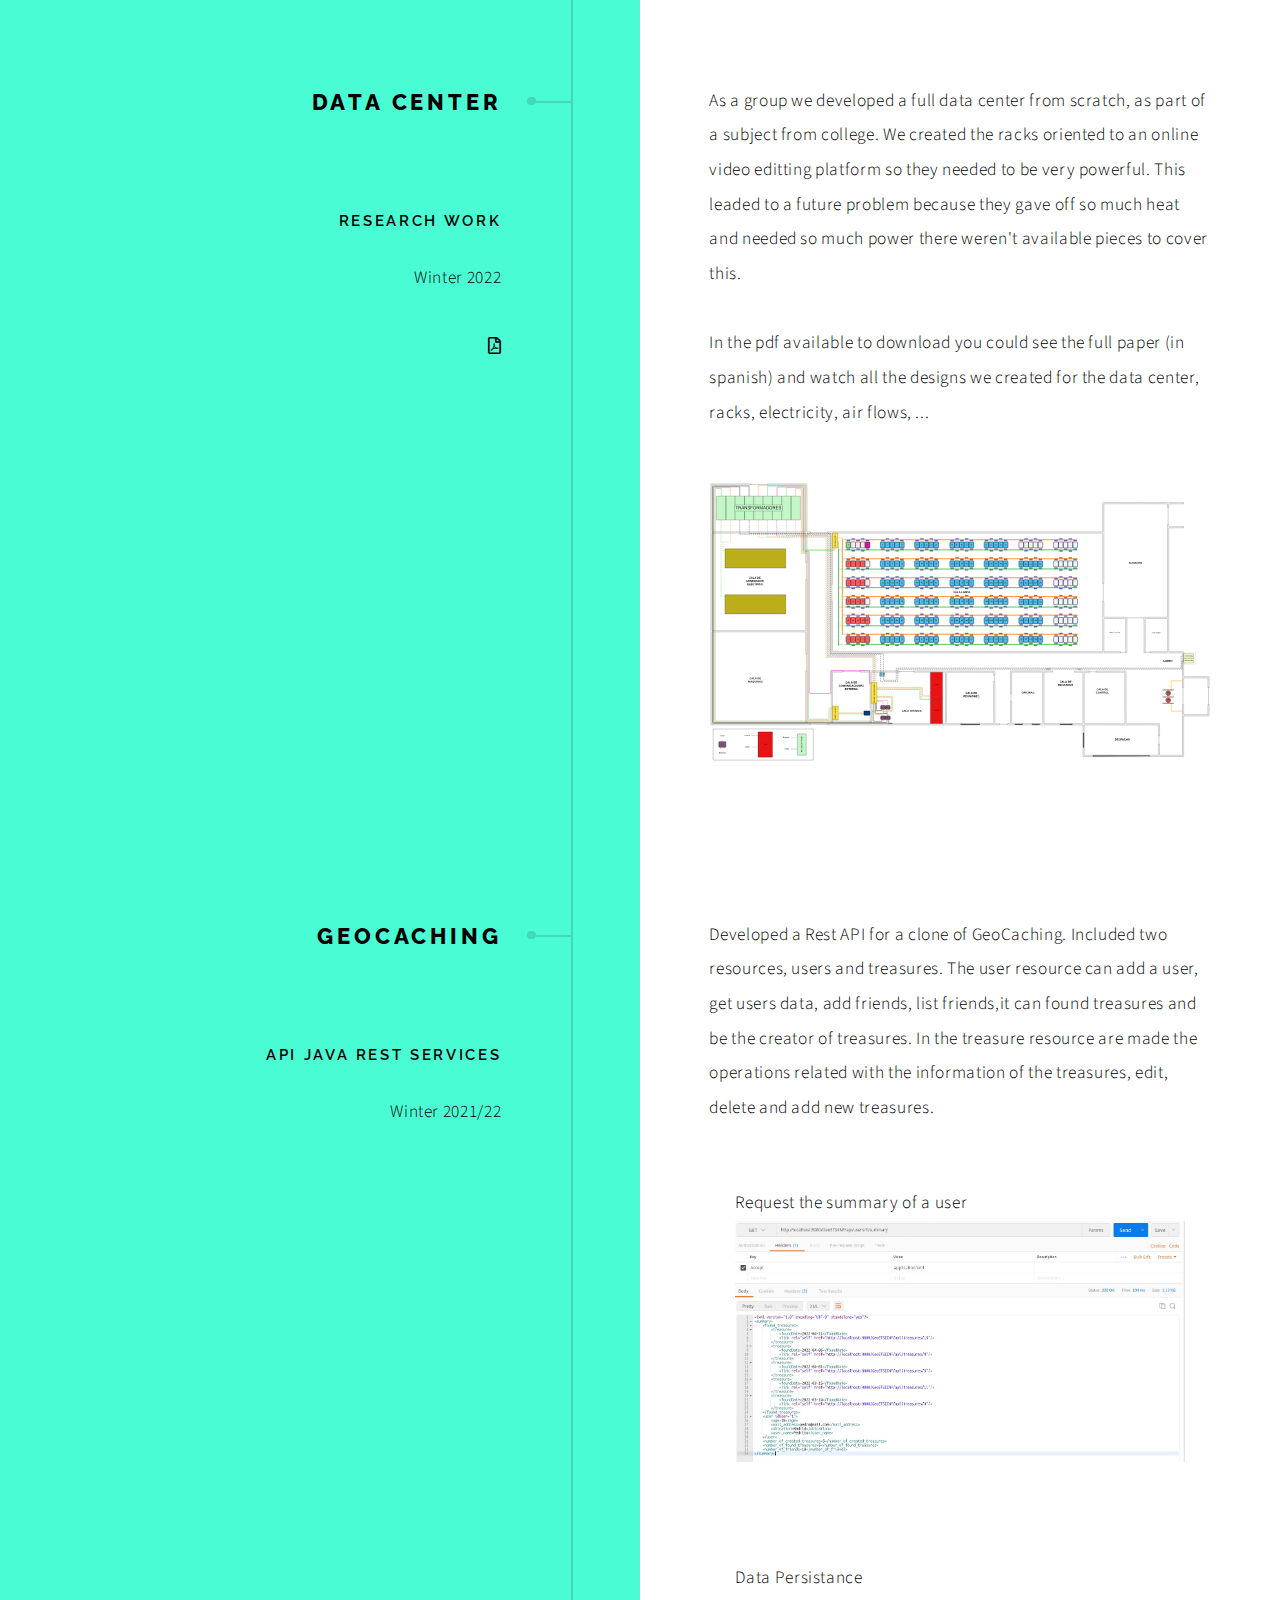
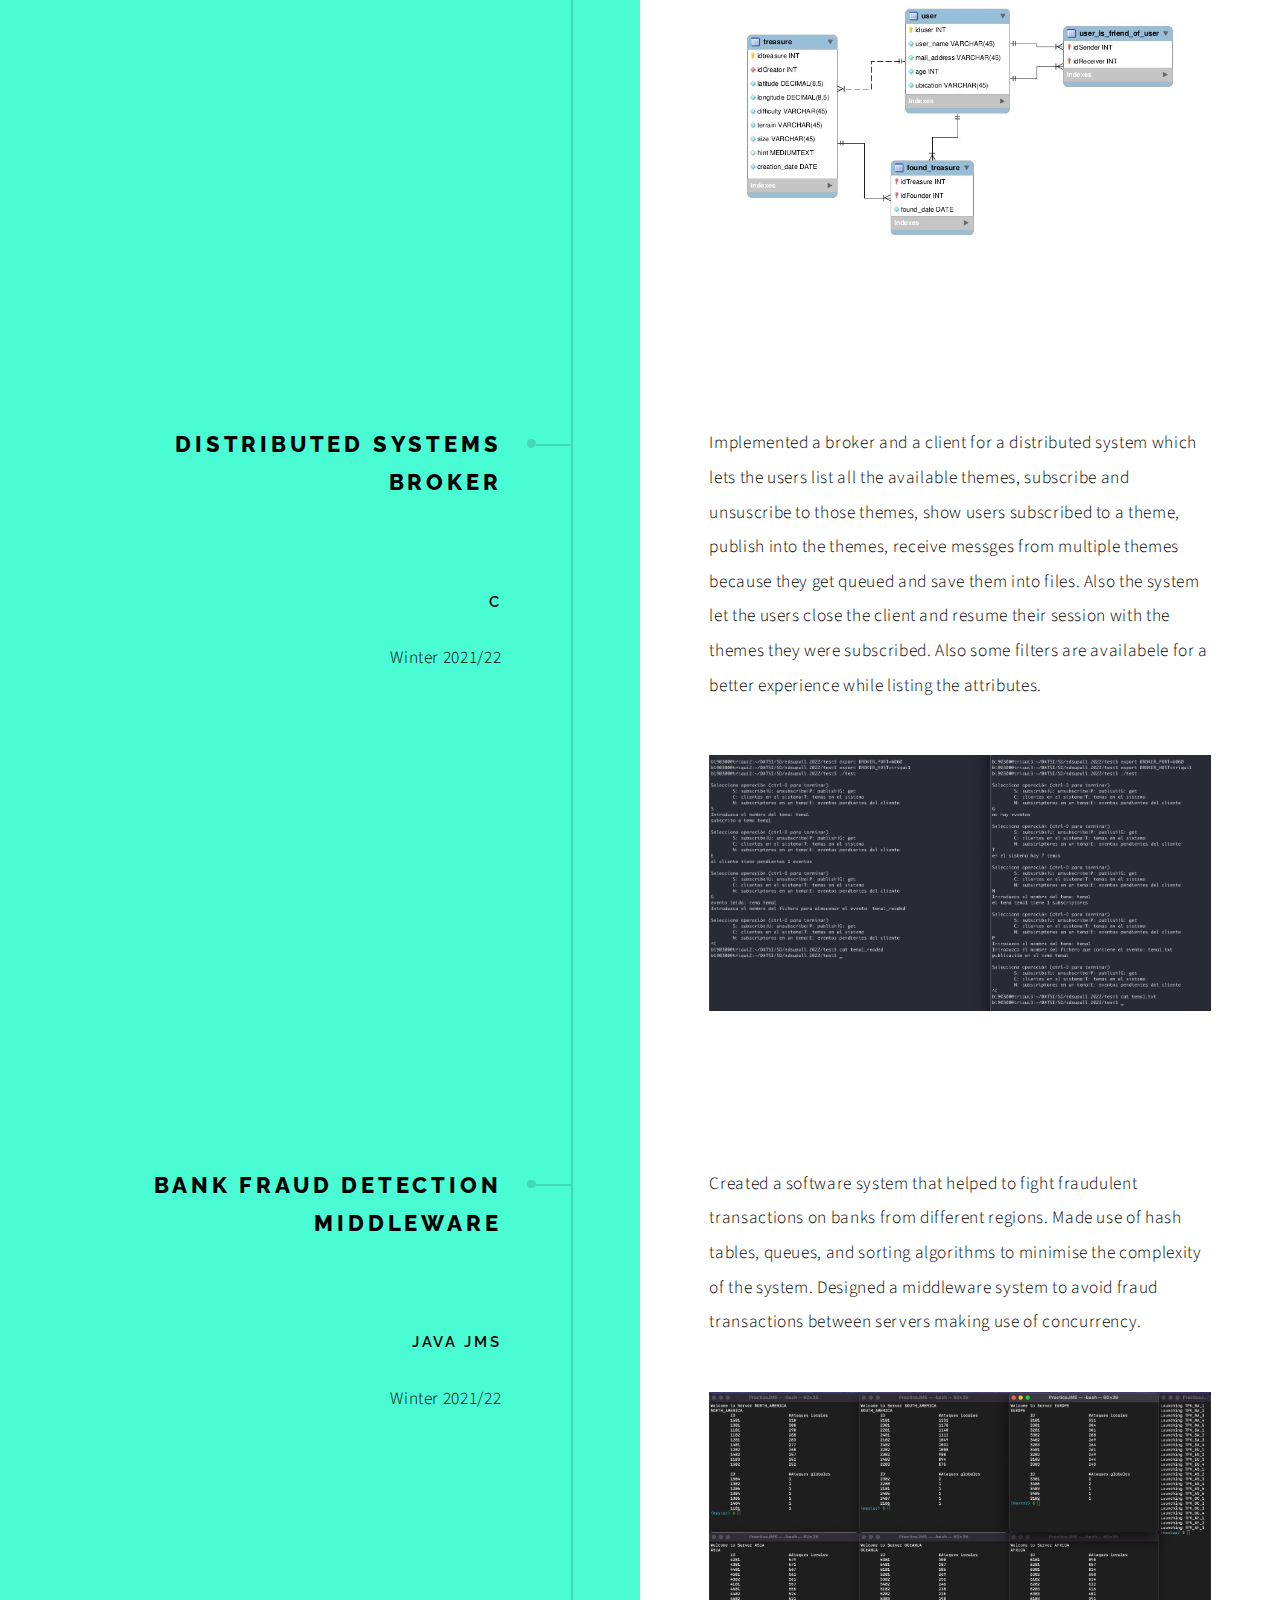
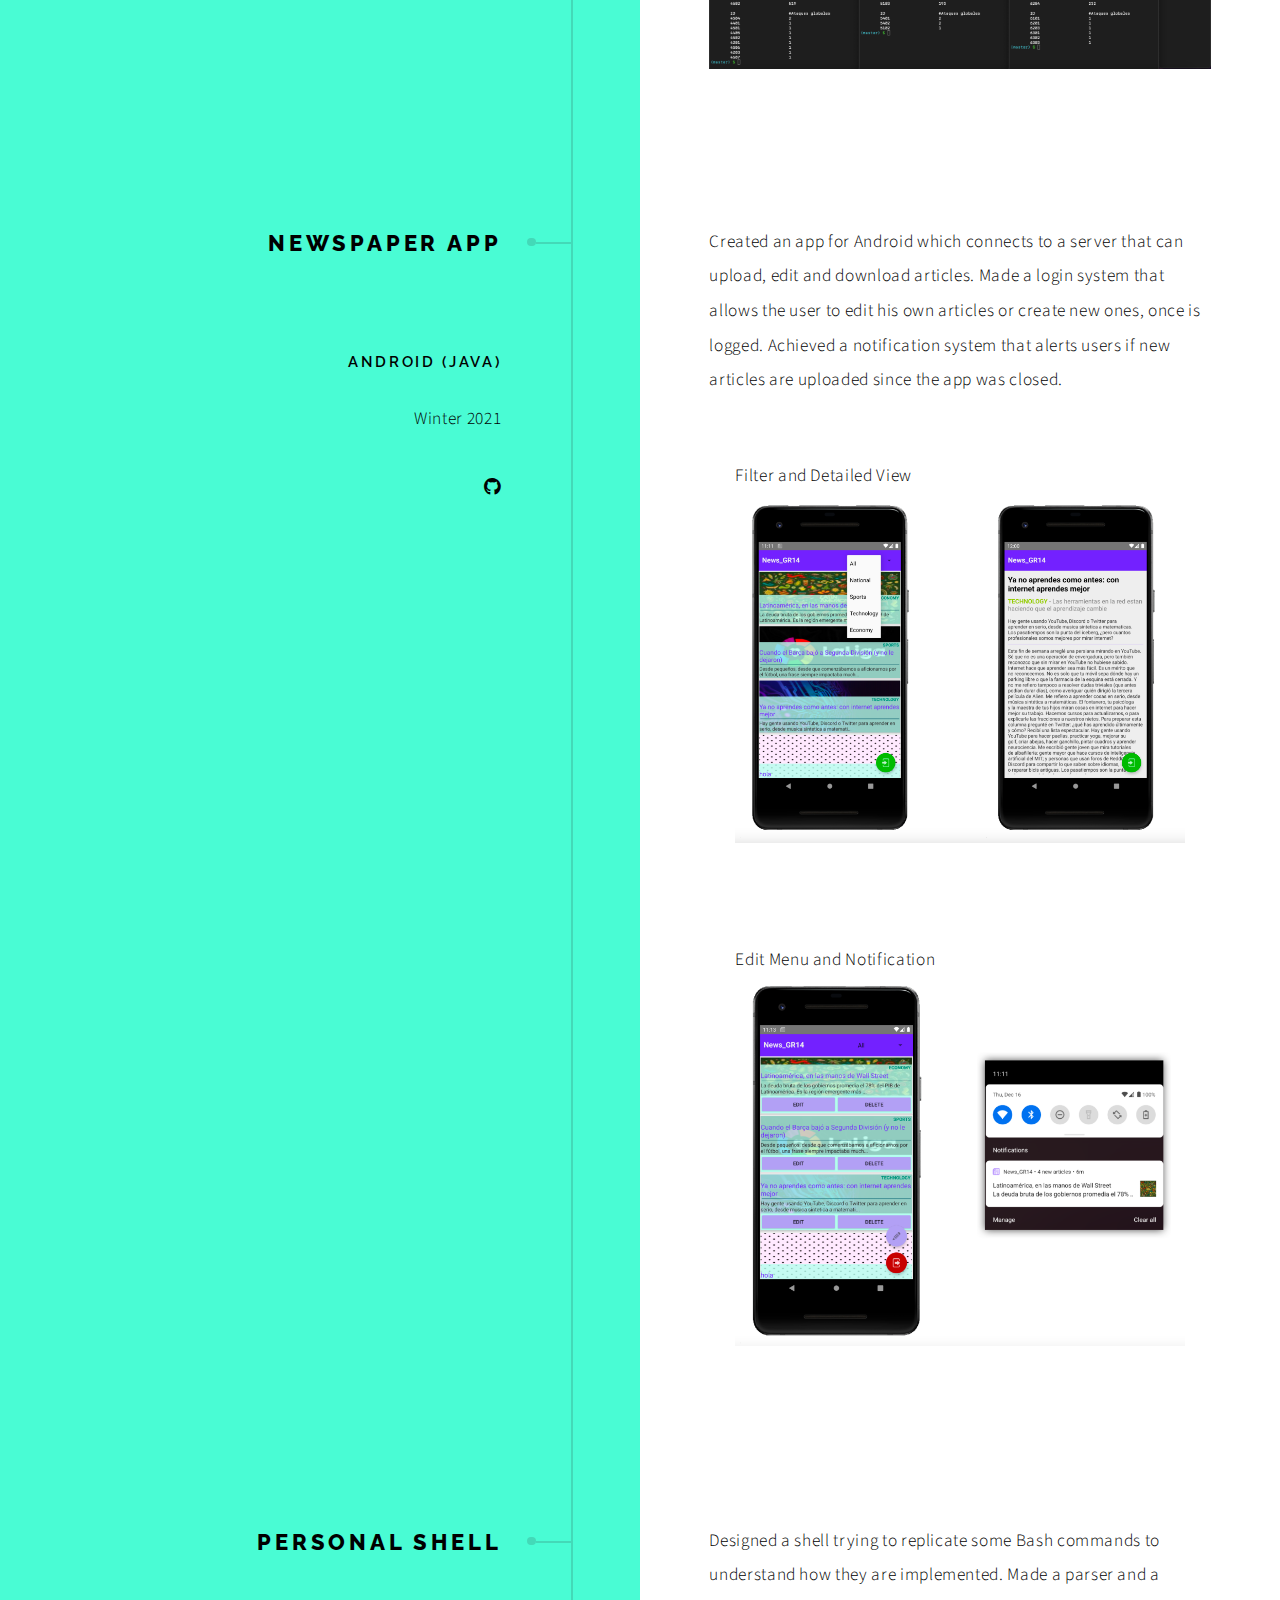
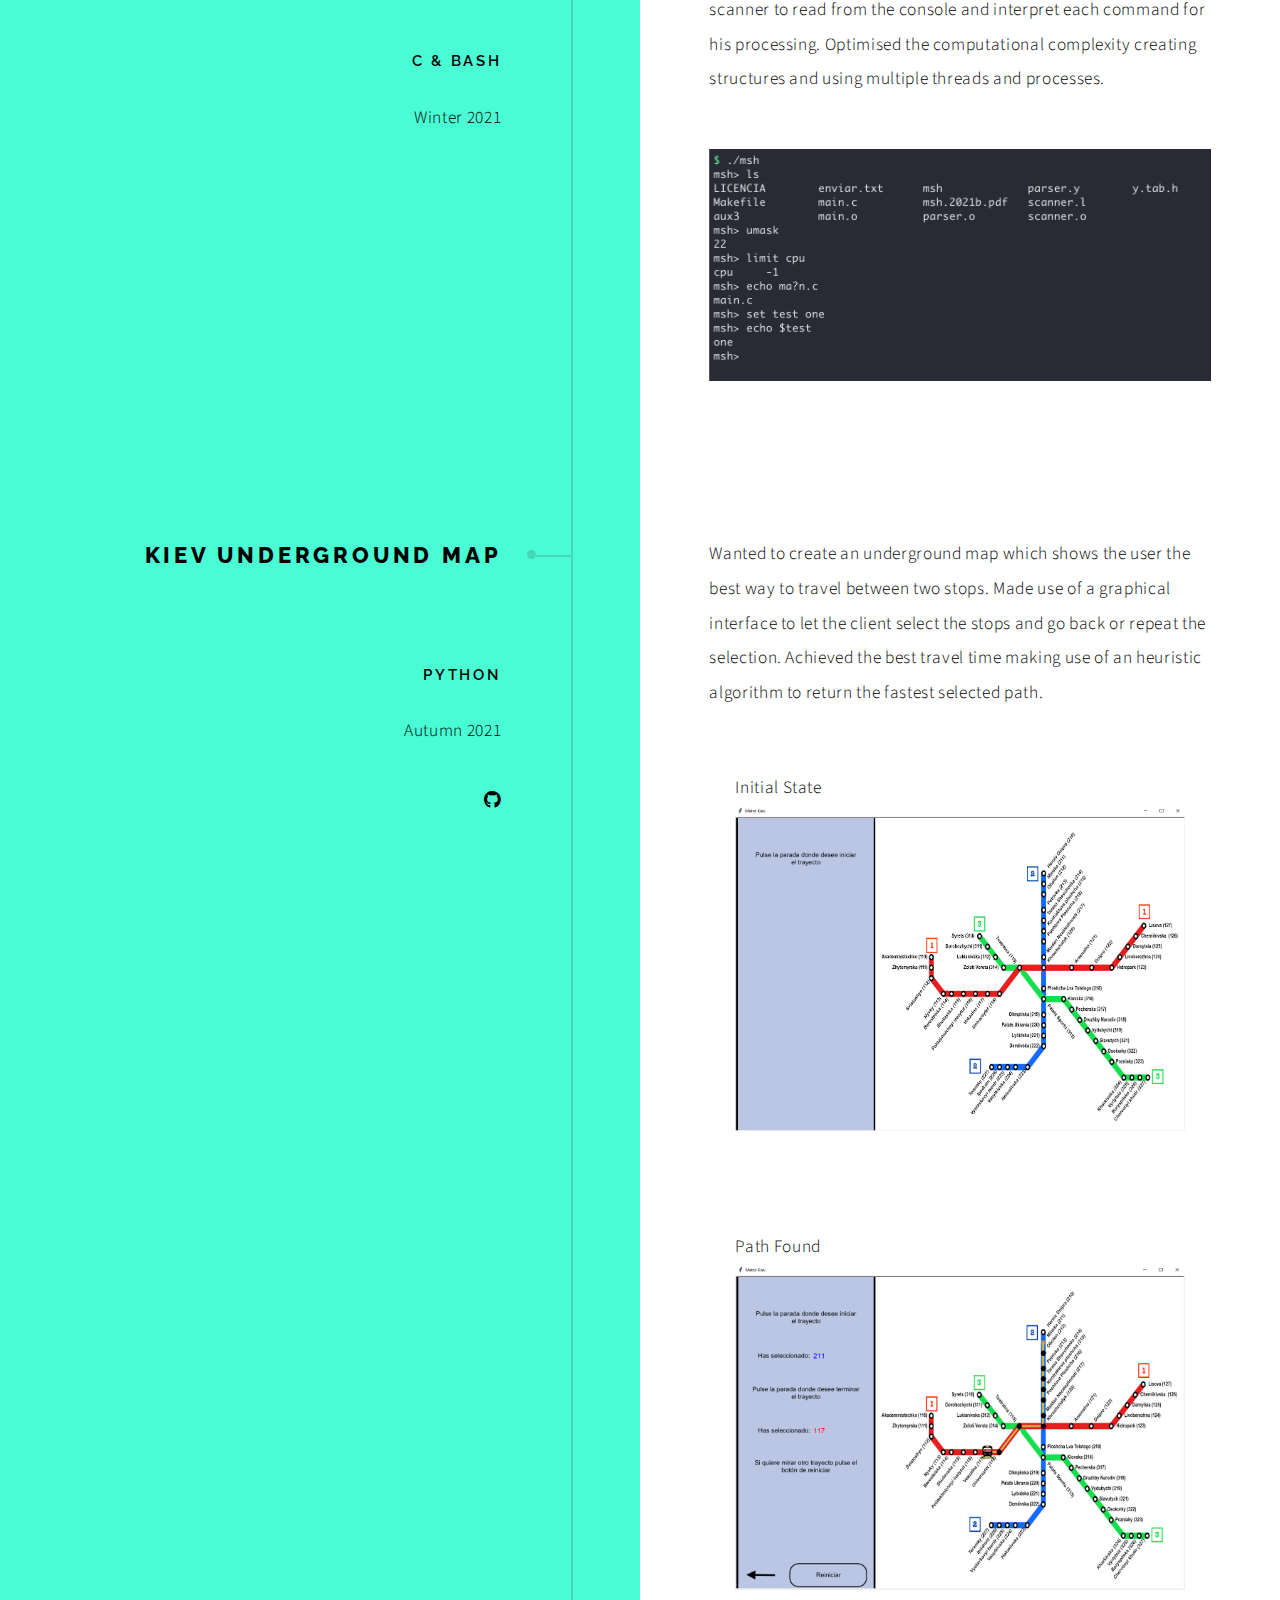
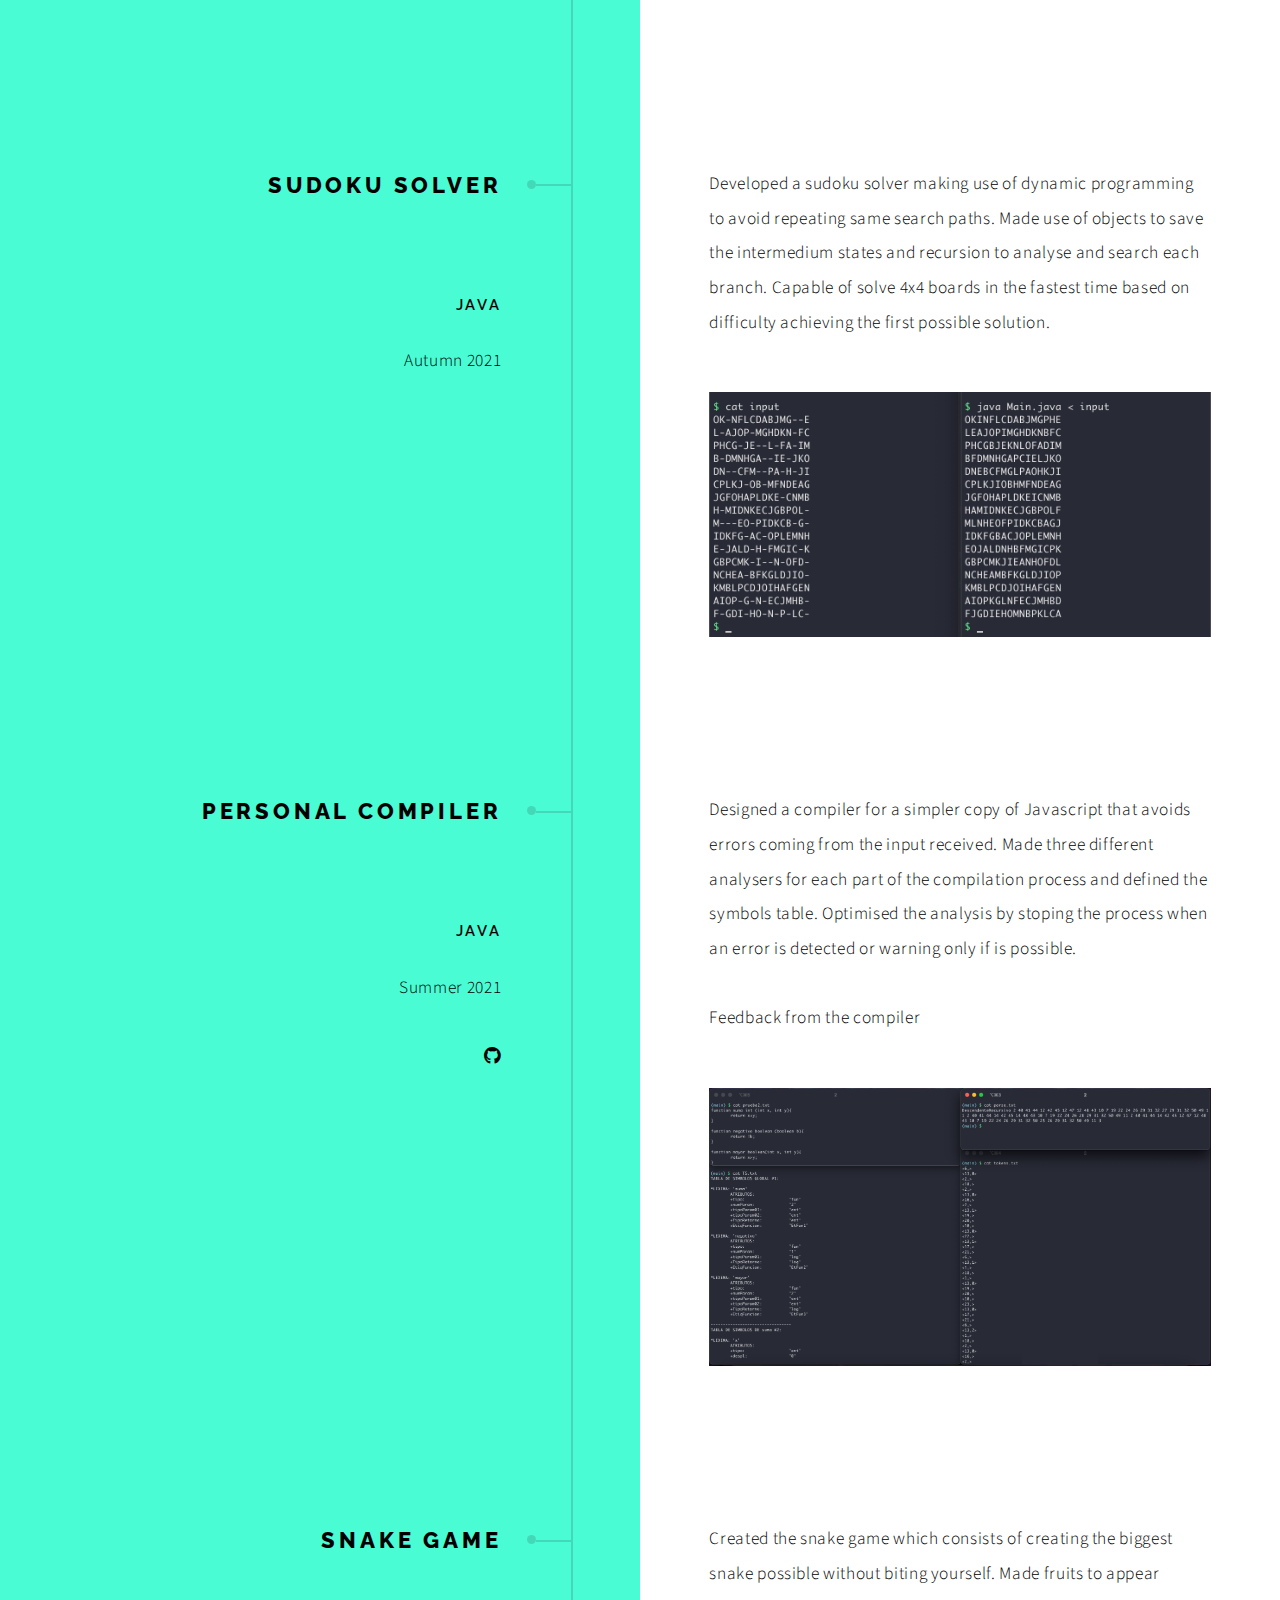
==== commit 2068e466: "DeFi Chatbot" ====
--- a/index.html
+++ b/index.html
@@ -47,6 +47,29 @@
 				<!-- Section -->
 				<section id="first">
 					<header>
+						<h2>AI chatbot for DeFi questions</h2>
+						<h3>Python, NextJS, Convolutional Neural Networks</h3>
+						<p> Autumn 24</p>
+						<a href="https://github.com/AlvaroAlonso-0/fungi-chatbot" class="icon brands fa-github"><span class="label">GitHub</span></a>
+					</header>
+					<div class="content">
+						<p>Made a conversational chatbot designed to assist users with decentralized finance (DeFi) questions. This project integrates a Python-based FastAPI backend and a Next.js frontend to provide quick, resourceful responses to user queries on DeFi topics. The chatbot uses a convolutional neural network (CNN) to analyze user input and provide accurate, relevant answers. The system is designed to be user-friendly and intuitive, offering a seamless experience for users seeking information on DeFi topics.
+						</p>							
+						<div class="box">
+							<figure>
+								<figcaption>
+									Screenshot from Demo
+									<a href="https://youtu.be/-NLH3tmKEXk" class="icon brands fa-youtube"><span class="label">YouTube</span></a>
+								</figcaption>
+								<img src="images/fungichatbot/screenshot_demo.png" alt="Chatbot" /></a>
+							</figure>
+						</div>
+					</div>
+				</section>
+
+				<!-- Section -->
+				<section>
+					<header>
 						<h2>Poker Vision: Winning with AI and Cards in Sight</h2>
 						<h3>Python, Computational Vision, Convolutional Neural Networks</h3>
 						<p> Spring-Summer 2023</p>
